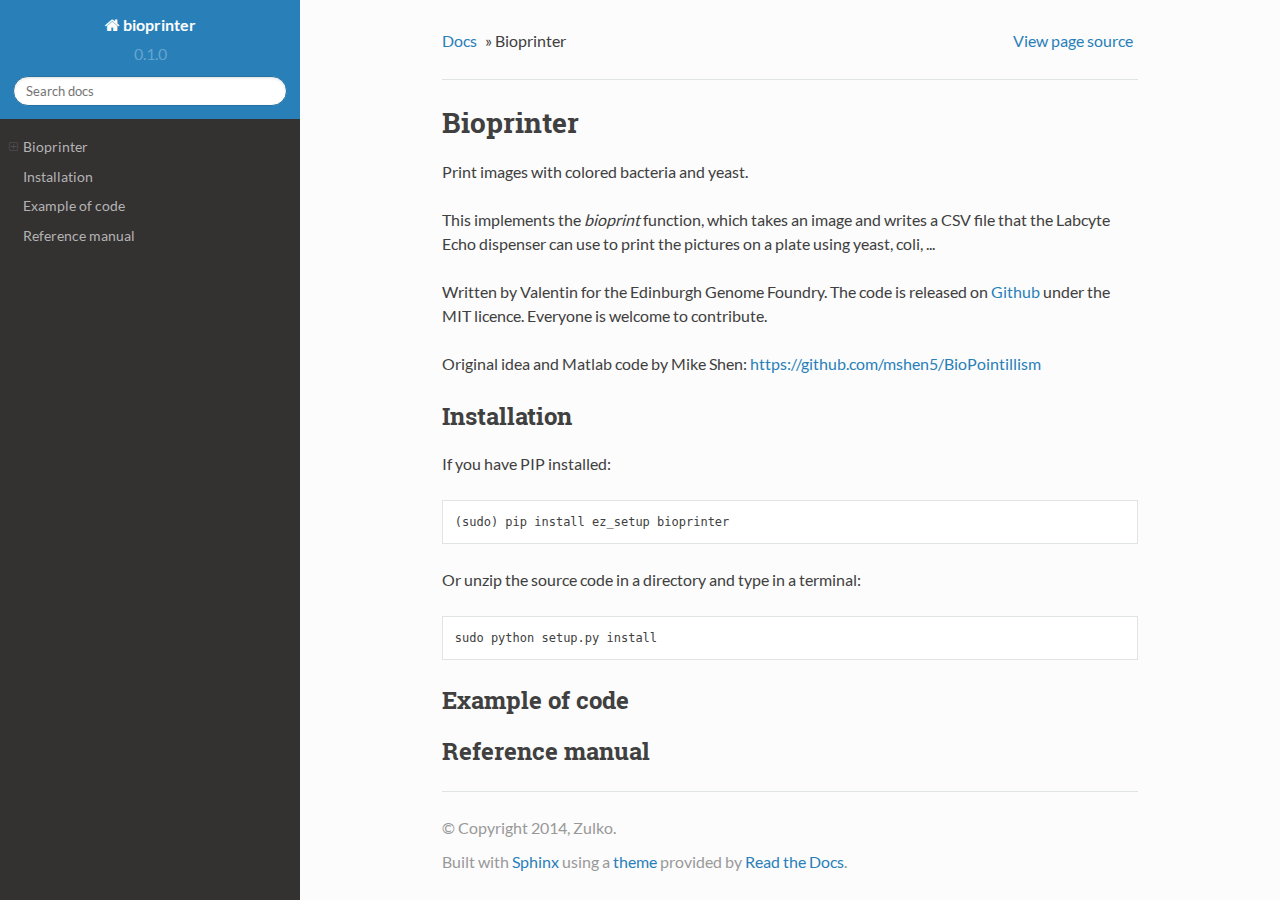
==== index.html @ d65697dc "First documentation commit" ====
<!DOCTYPE html>
<!--[if IE 8]><html class="no-js lt-ie9" lang="en" > <![endif]-->
<!--[if gt IE 8]><!--> <html class="no-js" lang="en" > <!--<![endif]-->
<head>
  <meta charset="utf-8">
  
  <meta name="viewport" content="width=device-width, initial-scale=1.0">
  
  <title>Bioprinter &mdash; bioprinter 0.1.0 documentation</title>
  

  
  

  

  
  
    

  

  
  
    <link rel="stylesheet" href="_static/css/theme.css" type="text/css" />
  

  

  
    <link rel="top" title="bioprinter 0.1.0 documentation" href="#"/> 

  
  <script src="_static/js/modernizr.min.js"></script>

</head>

<body class="wy-body-for-nav" role="document">

  <div class="wy-grid-for-nav">

    
    <nav data-toggle="wy-nav-shift" class="wy-nav-side">
      <div class="wy-side-scroll">
        <div class="wy-side-nav-search">
          

          
            <a href="#" class="icon icon-home"> bioprinter
          

          
          </a>

          
            
            
              <div class="version">
                0.1.0
              </div>
            
          

          
<div role="search">
  <form id="rtd-search-form" class="wy-form" action="search.html" method="get">
    <input type="text" name="q" placeholder="Search docs" />
    <input type="hidden" name="check_keywords" value="yes" />
    <input type="hidden" name="area" value="default" />
  </form>
</div>

          
        </div>

        <div class="wy-menu wy-menu-vertical" data-spy="affix" role="navigation" aria-label="main navigation">
          
            
            
                <!-- Local TOC -->
                <div class="local-toc"><ul>
<li><a class="reference internal" href="#">Bioprinter</a><ul>
<li><a class="reference internal" href="#installation">Installation</a></li>
<li><a class="reference internal" href="#example-of-code">Example of code</a></li>
<li><a class="reference internal" href="#reference-manual">Reference manual</a></li>
</ul>
</li>
</ul>
</div>
            
          
        </div>
      </div>
    </nav>

    <section data-toggle="wy-nav-shift" class="wy-nav-content-wrap">

      
      <nav class="wy-nav-top" role="navigation" aria-label="top navigation">
        <i data-toggle="wy-nav-top" class="fa fa-bars"></i>
        <a href="#">bioprinter</a>
      </nav>


      
      <div class="wy-nav-content">
        <div class="rst-content">
          

 



<div role="navigation" aria-label="breadcrumbs navigation">
  <ul class="wy-breadcrumbs">
    <li><a href="#">Docs</a> &raquo;</li>
      
    <li>Bioprinter</li>
      <li class="wy-breadcrumbs-aside">
        
          
            <a href="_sources/index.txt" rel="nofollow"> View page source</a>
          
        
      </li>
  </ul>
  <hr/>
</div>
          <div role="main" class="document" itemscope="itemscope" itemtype="http://schema.org/Article">
           <div itemprop="articleBody">
            
  <div class="section" id="bioprinter">
<h1>Bioprinter<a class="headerlink" href="#bioprinter" title="Permalink to this headline">¶</a></h1>
<p>Print images with colored bacteria and yeast.</p>
<p>This implements the <cite>bioprint</cite> function, which takes an image and writes a CSV
file that the Labcyte Echo dispenser can use to print the pictures on a plate
using yeast, coli, ...</p>
<p>Written by Valentin for the Edinburgh Genome Foundry. The code is released on <a class="reference external" href="https://github.com/Edinburgh-Genome-Foundry/bioprinter">Github</a> under the MIT licence. Everyone is welcome to contribute.</p>
<p>Original idea and Matlab code by Mike Shen:
<a class="reference external" href="https://github.com/mshen5/BioPointillism">https://github.com/mshen5/BioPointillism</a></p>
<div class="section" id="installation">
<h2>Installation<a class="headerlink" href="#installation" title="Permalink to this headline">¶</a></h2>
<p>If you have PIP installed:</p>
<div class="highlight-python"><div class="highlight"><pre>(sudo) pip install ez_setup bioprinter
</pre></div>
</div>
<p>Or unzip the source code in a directory and type in a terminal:</p>
<div class="highlight-python"><div class="highlight"><pre>sudo python setup.py install
</pre></div>
</div>
</div>
<div class="section" id="example-of-code">
<h2>Example of code<a class="headerlink" href="#example-of-code" title="Permalink to this headline">¶</a></h2>
</div>
<div class="section" id="reference-manual">
<h2>Reference manual<a class="headerlink" href="#reference-manual" title="Permalink to this headline">¶</a></h2>
</div>
</div>


           </div>
          </div>
          <footer>
  

  <hr/>

  <div role="contentinfo">
    <p>
        &copy; Copyright 2014, Zulko.

    </p>
  </div>
  Built with <a href="http://sphinx-doc.org/">Sphinx</a> using a <a href="https://github.com/snide/sphinx_rtd_theme">theme</a> provided by <a href="https://readthedocs.org">Read the Docs</a>. 

</footer>

        </div>
      </div>

    </section>

  </div>
  


  

    <script type="text/javascript">
        var DOCUMENTATION_OPTIONS = {
            URL_ROOT:'./',
            VERSION:'0.1.0',
            COLLAPSE_INDEX:false,
            FILE_SUFFIX:'.html',
            HAS_SOURCE:  true
        };
    </script>
      <script type="text/javascript" src="_static/jquery.js"></script>
      <script type="text/javascript" src="_static/underscore.js"></script>
      <script type="text/javascript" src="_static/doctools.js"></script>

  

  
  
    <script type="text/javascript" src="_static/js/theme.js"></script>
  

  
  
  <script type="text/javascript">
      jQuery(function () {
          SphinxRtdTheme.StickyNav.enable();
      });
  </script>
   

</body>
</html>
---- _static/css/theme.css ----
﻿*{-webkit-box-sizing:border-box;-moz-box-sizing:border-box;box-sizing:border-box}article,aside,details,figcaption,figure,footer,header,hgroup,nav,section{display:block}audio,canvas,video{display:inline-block;*display:inline;*zoom:1}audio:not([controls]){display:none}[hidden]{display:none}*{-webkit-box-sizing:border-box;-moz-box-sizing:border-box;box-sizing:border-box}html{font-size:100%;-webkit-text-size-adjust:100%;-ms-text-size-adjust:100%}body{margin:0}a:hover,a:active{outline:0}abbr[title]{border-bottom:1px dotted}b,strong{font-weight:bold}blockquote{margin:0}dfn{font-style:italic}ins{background:#ff9;color:#000;text-decoration:none}mark{background:#ff0;color:#000;font-style:italic;font-weight:bold}pre,code,.rst-content tt,.rst-content code,kbd,samp{font-family:monospace,serif;_font-family:"courier new",monospace;font-size:1em}pre{white-space:pre}q{quotes:none}q:before,q:after{content:"";content:none}small{font-size:85%}sub,sup{font-size:75%;line-height:0;position:relative;vertical-align:baseline}sup{top:-0.5em}sub{bottom:-0.25em}ul,ol,dl{margin:0;padding:0;list-style:none;list-style-image:none}li{list-style:none}dd{margin:0}img{border:0;-ms-interpolation-mode:bicubic;vertical-align:middle;max-width:100%}svg:not(:root){overflow:hidden}figure{margin:0}form{margin:0}fieldset{border:0;margin:0;padding:0}label{cursor:pointer}legend{border:0;*margin-left:-7px;padding:0;white-space:normal}button,input,select,textarea{font-size:100%;margin:0;vertical-align:baseline;*vertical-align:middle}button,input{line-height:normal}button,input[type="button"],input[type="reset"],input[type="submit"]{cursor:pointer;-webkit-appearance:button;*overflow:visible}button[disabled],input[disabled]{cursor:default}input[type="checkbox"],input[type="radio"]{box-sizing:border-box;padding:0;*width:13px;*height:13px}input[type="search"]{-webkit-appearance:textfield;-moz-box-sizing:content-box;-webkit-box-sizing:content-box;box-sizing:content-box}input[type="search"]::-webkit-search-decoration,input[type="search"]::-webkit-search-cancel-button{-webkit-appearance:none}button::-moz-focus-inner,input::-moz-focus-inner{border:0;padding:0}textarea{overflow:auto;vertical-align:top;resize:vertical}table{border-collapse:collapse;border-spacing:0}td{vertical-align:top}.chromeframe{margin:0.2em 0;background:#ccc;color:#000;padding:0.2em 0}.ir{display:block;border:0;text-indent:-999em;overflow:hidden;background-color:transparent;background-repeat:no-repeat;text-align:left;direction:ltr;*line-height:0}.ir br{display:none}.hidden{display:none !important;visibility:hidden}.visuallyhidden{border:0;clip:rect(0 0 0 0);height:1px;margin:-1px;overflow:hidden;padding:0;position:absolute;width:1px}.visuallyhidden.focusable:active,.visuallyhidden.focusable:focus{clip:auto;height:auto;margin:0;overflow:visible;position:static;width:auto}.invisible{visibility:hidden}.relative{position:relative}big,small{font-size:100%}@media print{html,body,section{background:none !important}*{box-shadow:none !important;text-shadow:none !important;filter:none !important;-ms-filter:none !important}a,a:visited{text-decoration:underline}.ir a:after,a[href^="javascript:"]:after,a[href^="#"]:after{content:""}pre,blockquote{page-break-inside:avoid}thead{display:table-header-group}tr,img{page-break-inside:avoid}img{max-width:100% !important}@page{margin:0.5cm}p,h2,.rst-content .toctree-wrapper p.caption,h3{orphans:3;widows:3}h2,.rst-content .toctree-wrapper p.caption,h3{page-break-after:avoid}}.fa:before,.wy-menu-vertical li span.toctree-expand:before,.wy-menu-vertical li.on a span.toctree-expand:before,.wy-menu-vertical li.current>a span.toctree-expand:before,.rst-content .admonition-title:before,.rst-content h1 .headerlink:before,.rst-content h2 .headerlink:before,.rst-content h3 .headerlink:before,.rst-content h4 .headerlink:before,.rst-content h5 .headerlink:before,.rst-content h6 .headerlink:before,.rst-content dl dt .headerlink:before,.rst-content p.caption .headerlink:before,.rst-content tt.download span:first-child:before,.rst-content code.download span:first-child:before,.icon:before,.wy-dropdown .caret:before,.wy-inline-validate.wy-inline-validate-success .wy-input-context:before,.wy-inline-validate.wy-inline-validate-danger .wy-input-context:before,.wy-inline-validate.wy-inline-validate-warning .wy-input-context:before,.wy-inline-validate.wy-inline-validate-info .wy-input-context:before,.wy-alert,.rst-content .note,.rst-content .attention,.rst-content .caution,.rst-content .danger,.rst-content .error,.rst-content .hint,.rst-content .important,.rst-content .tip,.rst-content .warning,.rst-content .seealso,.rst-content .admonition-todo,.btn,input[type="text"],input[type="password"],input[type="email"],input[type="url"],input[type="date"],input[type="month"],input[type="time"],input[type="datetime"],input[type="datetime-local"],input[type="week"],input[type="number"],input[type="search"],input[type="tel"],input[type="color"],select,textarea,.wy-menu-vertical li.on a,.wy-menu-vertical li.current>a,.wy-side-nav-search>a,.wy-side-nav-search .wy-dropdown>a,.wy-nav-top a{-webkit-font-smoothing:antialiased}.clearfix{*zoom:1}.clearfix:before,.clearfix:after{display:table;content:""}.clearfix:after{clear:both}/*!
 *  Font Awesome 4.2.0 by @davegandy - http://fontawesome.io - @fontawesome
 *  License - http://fontawesome.io/license (Font: SIL OFL 1.1, CSS: MIT License)
 */@font-face{font-family:'FontAwesome';src:url("../fonts/fontawesome-webfont.eot?v=4.2.0");src:url("../fonts/fontawesome-webfont.eot?#iefix&v=4.2.0") format("embedded-opentype"),url("../fonts/fontawesome-webfont.woff?v=4.2.0") format("woff"),url("../fonts/fontawesome-webfont.ttf?v=4.2.0") format("truetype"),url("../fonts/fontawesome-webfont.svg?v=4.2.0#fontawesomeregular") format("svg");font-weight:normal;font-style:normal}.fa,.wy-menu-vertical li span.toctree-expand,.wy-menu-vertical li.on a span.toctree-expand,.wy-menu-vertical li.current>a span.toctree-expand,.rst-content .admonition-title,.rst-content h1 .headerlink,.rst-content h2 .headerlink,.rst-content h3 .headerlink,.rst-content h4 .headerlink,.rst-content h5 .headerlink,.rst-content h6 .headerlink,.rst-content dl dt .headerlink,.rst-content p.caption .headerlink,.rst-content tt.download span:first-child,.rst-content code.download span:first-child,.icon{display:inline-block;font:normal normal normal 14px/1 FontAwesome;font-size:inherit;text-rendering:auto;-webkit-font-smoothing:antialiased;-moz-osx-font-smoothing:grayscale}.fa-lg{font-size:1.33333em;line-height:0.75em;vertical-align:-15%}.fa-2x{font-size:2em}.fa-3x{font-size:3em}.fa-4x{font-size:4em}.fa-5x{font-size:5em}.fa-fw{width:1.28571em;text-align:center}.fa-ul{padding-left:0;margin-left:2.14286em;list-style-type:none}.fa-ul>li{position:relative}.fa-li{position:absolute;left:-2.14286em;width:2.14286em;top:0.14286em;text-align:center}.fa-li.fa-lg{left:-1.85714em}.fa-border{padding:.2em .25em .15em;border:solid 0.08em #eee;border-radius:.1em}.pull-right{float:right}.pull-left{float:left}.fa.pull-left,.wy-menu-vertical li span.pull-left.toctree-expand,.wy-menu-vertical li.on a span.pull-left.toctree-expand,.wy-menu-vertical li.current>a span.pull-left.toctree-expand,.rst-content .pull-left.admonition-title,.rst-content h1 .pull-left.headerlink,.rst-content h2 .pull-left.headerlink,.rst-content h3 .pull-left.headerlink,.rst-content h4 .pull-left.headerlink,.rst-content h5 .pull-left.headerlink,.rst-content h6 .pull-left.headerlink,.rst-content dl dt .pull-left.headerlink,.rst-content p.caption .pull-left.headerlink,.rst-content tt.download span.pull-left:first-child,.rst-content code.download span.pull-left:first-child,.pull-left.icon{margin-right:.3em}.fa.pull-right,.wy-menu-vertical li span.pull-right.toctree-expand,.wy-menu-vertical li.on a span.pull-right.toctree-expand,.wy-menu-vertical li.current>a span.pull-right.toctree-expand,.rst-content .pull-right.admonition-title,.rst-content h1 .pull-right.headerlink,.rst-content h2 .pull-right.headerlink,.rst-content h3 .pull-right.headerlink,.rst-content h4 .pull-right.headerlink,.rst-content h5 .pull-right.headerlink,.rst-content h6 .pull-right.headerlink,.rst-content dl dt .pull-right.headerlink,.rst-content p.caption .pull-right.headerlink,.rst-content tt.download span.pull-right:first-child,.rst-content code.download span.pull-right:first-child,.pull-right.icon{margin-left:.3em}.fa-spin{-webkit-animation:fa-spin 2s infinite linear;animation:fa-spin 2s infinite linear}@-webkit-keyframes fa-spin{0%{-webkit-transform:rotate(0deg);transform:rotate(0deg)}100%{-webkit-transform:rotate(359deg);transform:rotate(359deg)}}@keyframes fa-spin{0%{-webkit-transform:rotate(0deg);transform:rotate(0deg)}100%{-webkit-transform:rotate(359deg);transform:rotate(359deg)}}.fa-rotate-90{filter:progid:DXImageTransform.Microsoft.BasicImage(rotation=1);-webkit-transform:rotate(90deg);-ms-transform:rotate(90deg);transform:rotate(90deg)}.fa-rotate-180{filter:progid:DXImageTransform.Microsoft.BasicImage(rotation=2);-webkit-transform:rotate(180deg);-ms-transform:rotate(180deg);transform:rotate(180deg)}.fa-rotate-270{filter:progid:DXImageTransform.Microsoft.BasicImage(rotation=3);-webkit-transform:rotate(270deg);-ms-transform:rotate(270deg);transform:rotate(270deg)}.fa-flip-horizontal{filter:progid:DXImageTransform.Microsoft.BasicImage(rotation=0);-webkit-transform:scale(-1, 1);-ms-transform:scale(-1, 1);transform:scale(-1, 1)}.fa-flip-vertical{filter:progid:DXImageTransform.Microsoft.BasicImage(rotation=2);-webkit-transform:scale(1, -1);-ms-transform:scale(1, -1);transform:scale(1, -1)}:root .fa-rotate-90,:root .fa-rotate-180,:root .fa-rotate-270,:root .fa-flip-horizontal,:root .fa-flip-vertical{filter:none}.fa-stack{position:relative;display:inline-block;width:2em;height:2em;line-height:2em;vertical-align:middle}.fa-stack-1x,.fa-stack-2x{position:absolute;left:0;width:100%;text-align:center}.fa-stack-1x{line-height:inherit}.fa-stack-2x{font-size:2em}.fa-inverse{color:#fff}.fa-glass:before{content:""}.fa-music:before{content:""}.fa-search:before,.icon-search:before{content:""}.fa-envelope-o:before{content:""}.fa-heart:before{content:""}.fa-star:before{content:""}.fa-star-o:before{content:""}.fa-user:before{content:""}.fa-film:before{content:""}.fa-th-large:before{content:""}.fa-th:before{content:""}.fa-th-list:before{content:""}.fa-check:before{content:""}.fa-remove:before,.fa-close:before,.fa-times:before{content:""}.fa-search-plus:before{content:""}.fa-search-minus:before{content:""}.fa-power-off:before{content:""}.fa-signal:before{content:""}.fa-gear:before,.fa-cog:before{content:""}.fa-trash-o:before{content:""}.fa-home:before,.icon-home:before{content:""}.fa-file-o:before{content:""}.fa-clock-o:before{content:""}.fa-road:before{content:""}.fa-download:before,.rst-content tt.download span:first-child:before,.rst-content code.download span:first-child:before{content:""}.fa-arrow-circle-o-down:before{content:""}.fa-arrow-circle-o-up:before{content:""}.fa-inbox:before{content:""}.fa-play-circle-o:before{content:""}.fa-rotate-right:before,.fa-repeat:before{content:""}.fa-refresh:before{content:""}.fa-list-alt:before{content:""}.fa-lock:before{content:""}.fa-flag:before{content:""}.fa-headphones:before{content:""}.fa-volume-off:before{content:""}.fa-volume-down:before{content:""}.fa-volume-up:before{content:""}.fa-qrcode:before{content:""}.fa-barcode:before{content:""}.fa-tag:before{content:""}.fa-tags:before{content:""}.fa-book:before,.icon-book:before{content:""}.fa-bookmark:before{content:""}.fa-print:before{content:""}.fa-camera:before{content:""}.fa-font:before{content:""}.fa-bold:before{content:""}.fa-italic:before{content:""}.fa-text-height:before{content:""}.fa-text-width:before{content:""}.fa-align-left:before{content:""}.fa-align-center:before{content:""}.fa-align-right:before{content:""}.fa-align-justify:before{content:""}.fa-list:before{content:""}.fa-dedent:before,.fa-outdent:before{content:""}.fa-indent:before{content:""}.fa-video-camera:before{content:""}.fa-photo:before,.fa-image:before,.fa-picture-o:before{content:""}.fa-pencil:before{content:""}.fa-map-marker:before{content:""}.fa-adjust:before{content:""}.fa-tint:before{content:""}.fa-edit:before,.fa-pencil-square-o:before{content:""}.fa-share-square-o:before{content:""}.fa-check-square-o:before{content:""}.fa-arrows:before{content:""}.fa-step-backward:before{content:""}.fa-fast-backward:before{content:""}.fa-backward:before{content:""}.fa-play:before{content:""}.fa-pause:before{content:""}.fa-stop:before{content:""}.fa-forward:before{content:""}.fa-fast-forward:before{content:""}.fa-step-forward:before{content:""}.fa-eject:before{content:""}.fa-chevron-left:before{content:""}.fa-chevron-right:before{content:""}.fa-plus-circle:before{content:""}.fa-minus-circle:before{content:""}.fa-times-circle:before,.wy-inline-validate.wy-inline-validate-danger .wy-input-context:before{content:""}.fa-check-circle:before,.wy-inline-validate.wy-inline-validate-success .wy-input-context:before{content:""}.fa-question-circle:before{content:""}.fa-info-circle:before{content:""}.fa-crosshairs:before{content:""}.fa-times-circle-o:before{content:""}.fa-check-circle-o:before{content:""}.fa-ban:before{content:""}.fa-arrow-left:before{content:""}.fa-arrow-right:before{content:""}.fa-arrow-up:before{content:""}.fa-arrow-down:before{content:""}.fa-mail-forward:before,.fa-share:before{content:""}.fa-expand:before{content:""}.fa-compress:before{content:""}.fa-plus:before{content:""}.fa-minus:before{content:""}.fa-asterisk:before{content:""}.fa-exclamation-circle:before,.wy-inline-validate.wy-inline-validate-warning .wy-input-context:before,.wy-inline-validate.wy-inline-validate-info .wy-input-context:before,.rst-content .admonition-title:before{content:""}.fa-gift:before{content:""}.fa-leaf:before{content:""}.fa-fire:before,.icon-fire:before{content:""}.fa-eye:before{content:""}.fa-eye-slash:before{content:""}.fa-warning:before,.fa-exclamation-triangle:before{content:""}.fa-plane:before{content:""}.fa-calendar:before{content:""}.fa-random:before{content:""}.fa-comment:before{content:""}.fa-magnet:before{content:""}.fa-chevron-up:before{content:""}.fa-chevron-down:before{content:""}.fa-retweet:before{content:""}.fa-shopping-cart:before{content:""}.fa-folder:before{content:""}.fa-folder-open:before{content:""}.fa-arrows-v:before{content:""}.fa-arrows-h:before{content:""}.fa-bar-chart-o:before,.fa-bar-chart:before{content:""}.fa-twitter-square:before{content:""}.fa-facebook-square:before{content:""}.fa-camera-retro:before{content:""}.fa-key:before{content:""}.fa-gears:before,.fa-cogs:before{content:""}.fa-comments:before{content:""}.fa-thumbs-o-up:before{content:""}.fa-thumbs-o-down:before{content:""}.fa-star-half:before{content:""}.fa-heart-o:before{content:""}.fa-sign-out:before{content:""}.fa-linkedin-square:before{content:""}.fa-thumb-tack:before{content:""}.fa-external-link:before{content:""}.fa-sign-in:before{content:""}.fa-trophy:before{content:""}.fa-github-square:before{content:""}.fa-upload:before{content:""}.fa-lemon-o:before{content:""}.fa-phone:before{content:""}.fa-square-o:before{content:""}.fa-bookmark-o:before{content:""}.fa-phone-square:before{content:""}.fa-twitter:before{content:""}.fa-facebook:before{content:""}.fa-github:before,.icon-github:before{content:""}.fa-unlock:before{content:""}.fa-credit-card:before{content:""}.fa-rss:before{content:""}.fa-hdd-o:before{content:""}.fa-bullhorn:before{content:""}.fa-bell:before{content:""}.fa-certificate:before{content:""}.fa-hand-o-right:before{content:""}.fa-hand-o-left:before{content:""}.fa-hand-o-up:before{content:""}.fa-hand-o-down:before{content:""}.fa-arrow-circle-left:before,.icon-circle-arrow-left:before{content:""}.fa-arrow-circle-right:before,.icon-circle-arrow-right:before{content:""}.fa-arrow-circle-up:before{content:""}.fa-arrow-circle-down:before{content:""}.fa-globe:before{content:""}.fa-wrench:before{content:""}.fa-tasks:before{content:""}.fa-filter:before{content:""}.fa-briefcase:before{content:""}.fa-arrows-alt:before{content:""}.fa-group:before,.fa-users:before{content:""}.fa-chain:before,.fa-link:before,.icon-link:before{content:""}.fa-cloud:before{content:""}.fa-flask:before{content:""}.fa-cut:before,.fa-scissors:before{content:""}.fa-copy:before,.fa-files-o:before{content:""}.fa-paperclip:before{content:""}.fa-save:before,.fa-floppy-o:before{content:""}.fa-square:before{content:""}.fa-navicon:before,.fa-reorder:before,.fa-bars:before{content:""}.fa-list-ul:before{content:""}.fa-list-ol:before{content:""}.fa-strikethrough:before{content:""}.fa-underline:before{content:""}.fa-table:before{content:""}.fa-magic:before{content:""}.fa-truck:before{content:""}.fa-pinterest:before{content:""}.fa-pinterest-square:before{content:""}.fa-google-plus-square:before{content:""}.fa-google-plus:before{content:""}.fa-money:before{content:""}.fa-caret-down:before,.wy-dropdown .caret:before,.icon-caret-down:before{content:""}.fa-caret-up:before{content:""}.fa-caret-left:before{content:""}.fa-caret-right:before{content:""}.fa-columns:before{content:""}.fa-unsorted:before,.fa-sort:before{content:""}.fa-sort-down:before,.fa-sort-desc:before{content:""}.fa-sort-up:before,.fa-sort-asc:before{content:""}.fa-envelope:before{content:""}.fa-linkedin:before{content:""}.fa-rotate-left:before,.fa-undo:before{content:""}.fa-legal:before,.fa-gavel:before{content:""}.fa-dashboard:before,.fa-tachometer:before{content:""}.fa-comment-o:before{content:""}.fa-comments-o:before{content:""}.fa-flash:before,.fa-bolt:before{content:""}.fa-sitemap:before{content:""}.fa-umbrella:before{content:""}.fa-paste:before,.fa-clipboard:before{content:""}.fa-lightbulb-o:before{content:""}.fa-exchange:before{content:""}.fa-cloud-download:before{content:""}.fa-cloud-upload:before{content:""}.fa-user-md:before{content:""}.fa-stethoscope:before{content:""}.fa-suitcase:before{content:""}.fa-bell-o:before{content:""}.fa-coffee:before{content:""}.fa-cutlery:before{content:""}.fa-file-text-o:before{content:""}.fa-building-o:before{content:""}.fa-hospital-o:before{content:""}.fa-ambulance:before{content:""}.fa-medkit:before{content:""}.fa-fighter-jet:before{content:""}.fa-beer:before{content:""}.fa-h-square:before{content:""}.fa-plus-square:before{content:""}.fa-angle-double-left:before{content:""}.fa-angle-double-right:before{content:""}.fa-angle-double-up:before{content:""}.fa-angle-double-down:before{content:""}.fa-angle-left:before{content:""}.fa-angle-right:before{content:""}.fa-angle-up:before{content:""}.fa-angle-down:before{content:""}.fa-desktop:before{content:""}.fa-laptop:before{content:""}.fa-tablet:before{content:""}.fa-mobile-phone:before,.fa-mobile:before{content:""}.fa-circle-o:before{content:""}.fa-quote-left:before{content:""}.fa-quote-right:before{content:""}.fa-spinner:before{content:""}.fa-circle:before{content:""}.fa-mail-reply:before,.fa-reply:before{content:""}.fa-github-alt:before{content:""}.fa-folder-o:before{content:""}.fa-folder-open-o:before{content:""}.fa-smile-o:before{content:""}.fa-frown-o:before{content:""}.fa-meh-o:before{content:""}.fa-gamepad:before{content:""}.fa-keyboard-o:before{content:""}.fa-flag-o:before{content:""}.fa-flag-checkered:before{content:""}.fa-terminal:before{content:""}.fa-code:before{content:""}.fa-mail-reply-all:before,.fa-reply-all:before{content:""}.fa-star-half-empty:before,.fa-star-half-full:before,.fa-star-half-o:before{content:""}.fa-location-arrow:before{content:""}.fa-crop:before{content:""}.fa-code-fork:before{content:""}.fa-unlink:before,.fa-chain-broken:before{content:""}.fa-question:before{content:""}.fa-info:before{content:""}.fa-exclamation:before{content:""}.fa-superscript:before{content:""}.fa-subscript:before{content:""}.fa-eraser:before{content:""}.fa-puzzle-piece:before{content:""}.fa-microphone:before{content:""}.fa-microphone-slash:before{content:""}.fa-shield:before{content:""}.fa-calendar-o:before{content:""}.fa-fire-extinguisher:before{content:""}.fa-rocket:before{content:""}.fa-maxcdn:before{content:""}.fa-chevron-circle-left:before{content:""}.fa-chevron-circle-right:before{content:""}.fa-chevron-circle-up:before{content:""}.fa-chevron-circle-down:before{content:""}.fa-html5:before{content:""}.fa-css3:before{content:""}.fa-anchor:before{content:""}.fa-unlock-alt:before{content:""}.fa-bullseye:before{content:""}.fa-ellipsis-h:before{content:""}.fa-ellipsis-v:before{content:""}.fa-rss-square:before{content:""}.fa-play-circle:before{content:""}.fa-ticket:before{content:""}.fa-minus-square:before{content:""}.fa-minus-square-o:before,.wy-menu-vertical li.on a span.toctree-expand:before,.wy-menu-vertical li.current>a span.toctree-expand:before{content:""}.fa-level-up:before{content:""}.fa-level-down:before{content:""}.fa-check-square:before{content:""}.fa-pencil-square:before{content:""}.fa-external-link-square:before{content:""}.fa-share-square:before{content:""}.fa-compass:before{content:""}.fa-toggle-down:before,.fa-caret-square-o-down:before{content:""}.fa-toggle-up:before,.fa-caret-square-o-up:before{content:""}.fa-toggle-right:before,.fa-caret-square-o-right:before{content:""}.fa-euro:before,.fa-eur:before{content:""}.fa-gbp:before{content:""}.fa-dollar:before,.fa-usd:before{content:""}.fa-rupee:before,.fa-inr:before{content:""}.fa-cny:before,.fa-rmb:before,.fa-yen:before,.fa-jpy:before{content:""}.fa-ruble:before,.fa-rouble:before,.fa-rub:before{content:""}.fa-won:before,.fa-krw:before{content:""}.fa-bitcoin:before,.fa-btc:before{content:""}.fa-file:before{content:""}.fa-file-text:before{content:""}.fa-sort-alpha-asc:before{content:""}.fa-sort-alpha-desc:before{content:""}.fa-sort-amount-asc:before{content:""}.fa-sort-amount-desc:before{content:""}.fa-sort-numeric-asc:before{content:""}.fa-sort-numeric-desc:before{content:""}.fa-thumbs-up:before{content:""}.fa-thumbs-down:before{content:""}.fa-youtube-square:before{content:""}.fa-youtube:before{content:""}.fa-xing:before{content:""}.fa-xing-square:before{content:""}.fa-youtube-play:before{content:""}.fa-dropbox:before{content:""}.fa-stack-overflow:before{content:""}.fa-instagram:before{content:""}.fa-flickr:before{content:""}.fa-adn:before{content:""}.fa-bitbucket:before,.icon-bitbucket:before{content:""}.fa-bitbucket-square:before{content:""}.fa-tumblr:before{content:""}.fa-tumblr-square:before{content:""}.fa-long-arrow-down:before{content:""}.fa-long-arrow-up:before{content:""}.fa-long-arrow-left:before{content:""}.fa-long-arrow-right:before{content:""}.fa-apple:before{content:""}.fa-windows:before{content:""}.fa-android:before{content:""}.fa-linux:before{content:""}.fa-dribbble:before{content:""}.fa-skype:before{content:""}.fa-foursquare:before{content:""}.fa-trello:before{content:""}.fa-female:before{content:""}.fa-male:before{content:""}.fa-gittip:before{content:""}.fa-sun-o:before{content:""}.fa-moon-o:before{content:""}.fa-archive:before{content:""}.fa-bug:before{content:""}.fa-vk:before{content:""}.fa-weibo:before{content:""}.fa-renren:before{content:""}.fa-pagelines:before{content:""}.fa-stack-exchange:before{content:""}.fa-arrow-circle-o-right:before{content:""}.fa-arrow-circle-o-left:before{content:""}.fa-toggle-left:before,.fa-caret-square-o-left:before{content:""}.fa-dot-circle-o:before{content:""}.fa-wheelchair:before{content:""}.fa-vimeo-square:before{content:""}.fa-turkish-lira:before,.fa-try:before{content:""}.fa-plus-square-o:before,.wy-menu-vertical li span.toctree-expand:before{content:""}.fa-space-shuttle:before{content:""}.fa-slack:before{content:""}.fa-envelope-square:before{content:""}.fa-wordpress:before{content:""}.fa-openid:before{content:""}.fa-institution:before,.fa-bank:before,.fa-university:before{content:""}.fa-mortar-board:before,.fa-graduation-cap:before{content:""}.fa-yahoo:before{content:""}.fa-google:before{content:""}.fa-reddit:before{content:""}.fa-reddit-square:before{content:""}.fa-stumbleupon-circle:before{content:""}.fa-stumbleupon:before{content:""}.fa-delicious:before{content:""}.fa-digg:before{content:""}.fa-pied-piper:before{content:""}.fa-pied-piper-alt:before{content:""}.fa-drupal:before{content:""}.fa-joomla:before{content:""}.fa-language:before{content:""}.fa-fax:before{content:""}.fa-building:before{content:""}.fa-child:before{content:""}.fa-paw:before{content:""}.fa-spoon:before{content:""}.fa-cube:before{content:""}.fa-cubes:before{content:""}.fa-behance:before{content:""}.fa-behance-square:before{content:""}.fa-steam:before{content:""}.fa-steam-square:before{content:""}.fa-recycle:before{content:""}.fa-automobile:before,.fa-car:before{content:""}.fa-cab:before,.fa-taxi:before{content:""}.fa-tree:before{content:""}.fa-spotify:before{content:""}.fa-deviantart:before{content:""}.fa-soundcloud:before{content:""}.fa-database:before{content:""}.fa-file-pdf-o:before{content:""}.fa-file-word-o:before{content:""}.fa-file-excel-o:before{content:""}.fa-file-powerpoint-o:before{content:""}.fa-file-photo-o:before,.fa-file-picture-o:before,.fa-file-image-o:before{content:""}.fa-file-zip-o:before,.fa-file-archive-o:before{content:""}.fa-file-sound-o:before,.fa-file-audio-o:before{content:""}.fa-file-movie-o:before,.fa-file-video-o:before{content:""}.fa-file-code-o:before{content:""}.fa-vine:before{content:""}.fa-codepen:before{content:""}.fa-jsfiddle:before{content:""}.fa-life-bouy:before,.fa-life-buoy:before,.fa-life-saver:before,.fa-support:before,.fa-life-ring:before{content:""}.fa-circle-o-notch:before{content:""}.fa-ra:before,.fa-rebel:before{content:""}.fa-ge:before,.fa-empire:before{content:""}.fa-git-square:before{content:""}.fa-git:before{content:""}.fa-hacker-news:before{content:""}.fa-tencent-weibo:before{content:""}.fa-qq:before{content:""}.fa-wechat:before,.fa-weixin:before{content:""}.fa-send:before,.fa-paper-plane:before{content:""}.fa-send-o:before,.fa-paper-plane-o:before{content:""}.fa-history:before{content:""}.fa-circle-thin:before{content:""}.fa-header:before{content:""}.fa-paragraph:before{content:""}.fa-sliders:before{content:""}.fa-share-alt:before{content:""}.fa-share-alt-square:before{content:""}.fa-bomb:before{content:""}.fa-soccer-ball-o:before,.fa-futbol-o:before{content:""}.fa-tty:before{content:""}.fa-binoculars:before{content:""}.fa-plug:before{content:""}.fa-slideshare:before{content:""}.fa-twitch:before{content:""}.fa-yelp:before{content:""}.fa-newspaper-o:before{content:""}.fa-wifi:before{content:""}.fa-calculator:before{content:""}.fa-paypal:before{content:""}.fa-google-wallet:before{content:""}.fa-cc-visa:before{content:""}.fa-cc-mastercard:before{content:""}.fa-cc-discover:before{content:""}.fa-cc-amex:before{content:""}.fa-cc-paypal:before{content:""}.fa-cc-stripe:before{content:""}.fa-bell-slash:before{content:""}.fa-bell-slash-o:before{content:""}.fa-trash:before{content:""}.fa-copyright:before{content:""}.fa-at:before{content:""}.fa-eyedropper:before{content:""}.fa-paint-brush:before{content:""}.fa-birthday-cake:before{content:""}.fa-area-chart:before{content:""}.fa-pie-chart:before{content:""}.fa-line-chart:before{content:""}.fa-lastfm:before{content:""}.fa-lastfm-square:before{content:""}.fa-toggle-off:before{content:""}.fa-toggle-on:before{content:""}.fa-bicycle:before{content:""}.fa-bus:before{content:""}.fa-ioxhost:before{content:""}.fa-angellist:before{content:""}.fa-cc:before{content:""}.fa-shekel:before,.fa-sheqel:before,.fa-ils:before{content:""}.fa-meanpath:before{content:""}.fa,.wy-menu-vertical li span.toctree-expand,.wy-menu-vertical li.on a span.toctree-expand,.wy-menu-vertical li.current>a span.toctree-expand,.rst-content .admonition-title,.rst-content h1 .headerlink,.rst-content h2 .headerlink,.rst-content h3 .headerlink,.rst-content h4 .headerlink,.rst-content h5 .headerlink,.rst-content h6 .headerlink,.rst-content dl dt .headerlink,.rst-content p.caption .headerlink,.rst-content tt.download span:first-child,.rst-content code.download span:first-child,.icon,.wy-dropdown .caret,.wy-inline-validate.wy-inline-validate-success .wy-input-context,.wy-inline-validate.wy-inline-validate-danger .wy-input-context,.wy-inline-validate.wy-inline-validate-warning .wy-input-context,.wy-inline-validate.wy-inline-validate-info .wy-input-context{font-family:inherit}.fa:before,.wy-menu-vertical li span.toctree-expand:before,.wy-menu-vertical li.on a span.toctree-expand:before,.wy-menu-vertical li.current>a span.toctree-expand:before,.rst-content .admonition-title:before,.rst-content h1 .headerlink:before,.rst-content h2 .headerlink:before,.rst-content h3 .headerlink:before,.rst-content h4 .headerlink:before,.rst-content h5 .headerlink:before,.rst-content h6 .headerlink:before,.rst-content dl dt .headerlink:before,.rst-content p.caption .headerlink:before,.rst-content tt.download span:first-child:before,.rst-content code.download span:first-child:before,.icon:before,.wy-dropdown .caret:before,.wy-inline-validate.wy-inline-validate-success .wy-input-context:before,.wy-inline-validate.wy-inline-validate-danger .wy-input-context:before,.wy-inline-validate.wy-inline-validate-warning .wy-input-context:before,.wy-inline-validate.wy-inline-validate-info .wy-input-context:before{font-family:"FontAwesome";display:inline-block;font-style:normal;font-weight:normal;line-height:1;text-decoration:inherit}a .fa,a .wy-menu-vertical li span.toctree-expand,.wy-menu-vertical li a span.toctree-expand,.wy-menu-vertical li.on a span.toctree-expand,.wy-menu-vertical li.current>a span.toctree-expand,a .rst-content .admonition-title,.rst-content a .admonition-title,a .rst-content h1 .headerlink,.rst-content h1 a .headerlink,a .rst-content h2 .headerlink,.rst-content h2 a .headerlink,a .rst-content h3 .headerlink,.rst-content h3 a .headerlink,a .rst-content h4 .headerlink,.rst-content h4 a .headerlink,a .rst-content h5 .headerlink,.rst-content h5 a .headerlink,a .rst-content h6 .headerlink,.rst-content h6 a .headerlink,a .rst-content dl dt .headerlink,.rst-content dl dt a .headerlink,a .rst-content p.caption .headerlink,.rst-content p.caption a .headerlink,a .rst-content tt.download span:first-child,.rst-content tt.download a span:first-child,a .rst-content code.download span:first-child,.rst-content code.download a span:first-child,a .icon{display:inline-block;text-decoration:inherit}.btn .fa,.btn .wy-menu-vertical li span.toctree-expand,.wy-menu-vertical li .btn span.toctree-expand,.btn .wy-menu-vertical li.on a span.toctree-expand,.wy-menu-vertical li.on a .btn span.toctree-expand,.btn .wy-menu-vertical li.current>a span.toctree-expand,.wy-menu-vertical li.current>a .btn span.toctree-expand,.btn .rst-content .admonition-title,.rst-content .btn .admonition-title,.btn .rst-content h1 .headerlink,.rst-content h1 .btn .headerlink,.btn .rst-content h2 .headerlink,.rst-content h2 .btn .headerlink,.btn .rst-content h3 .headerlink,.rst-content h3 .btn .headerlink,.btn .rst-content h4 .headerlink,.rst-content h4 .btn .headerlink,.btn .rst-content h5 .headerlink,.rst-content h5 .btn .headerlink,.btn .rst-content h6 .headerlink,.rst-content h6 .btn .headerlink,.btn .rst-content dl dt .headerlink,.rst-content dl dt .btn .headerlink,.btn .rst-content p.caption .headerlink,.rst-content p.caption .btn .headerlink,.btn .rst-content tt.download span:first-child,.rst-content tt.download .btn span:first-child,.btn .rst-content code.download span:first-child,.rst-content code.download .btn span:first-child,.btn .icon,.nav .fa,.nav .wy-menu-vertical li span.toctree-expand,.wy-menu-vertical li .nav span.toctree-expand,.nav .wy-menu-vertical li.on a span.toctree-expand,.wy-menu-vertical li.on a .nav span.toctree-expand,.nav .wy-menu-vertical li.current>a span.toctree-expand,.wy-menu-vertical li.current>a .nav span.toctree-expand,.nav .rst-content .admonition-title,.rst-content .nav .admonition-title,.nav .rst-content h1 .headerlink,.rst-content h1 .nav .headerlink,.nav .rst-content h2 .headerlink,.rst-content h2 .nav .headerlink,.nav .rst-content h3 .headerlink,.rst-content h3 .nav .headerlink,.nav .rst-content h4 .headerlink,.rst-content h4 .nav .headerlink,.nav .rst-content h5 .headerlink,.rst-content h5 .nav .headerlink,.nav .rst-content h6 .headerlink,.rst-content h6 .nav .headerlink,.nav .rst-content dl dt .headerlink,.rst-content dl dt .nav .headerlink,.nav .rst-content p.caption .headerlink,.rst-content p.caption .nav .headerlink,.nav .rst-content tt.download span:first-child,.rst-content tt.download .nav span:first-child,.nav .rst-content code.download span:first-child,.rst-content code.download .nav span:first-child,.nav .icon{display:inline}.btn .fa.fa-large,.btn .wy-menu-vertical li span.fa-large.toctree-expand,.wy-menu-vertical li .btn span.fa-large.toctree-expand,.btn .rst-content .fa-large.admonition-title,.rst-content .btn .fa-large.admonition-title,.btn .rst-content h1 .fa-large.headerlink,.rst-content h1 .btn .fa-large.headerlink,.btn .rst-content h2 .fa-large.headerlink,.rst-content h2 .btn .fa-large.headerlink,.btn .rst-content h3 .fa-large.headerlink,.rst-content h3 .btn .fa-large.headerlink,.btn .rst-content h4 .fa-large.headerlink,.rst-content h4 .btn .fa-large.headerlink,.btn .rst-content h5 .fa-large.headerlink,.rst-content h5 .btn .fa-large.headerlink,.btn .rst-content h6 .fa-large.headerlink,.rst-content h6 .btn .fa-large.headerlink,.btn .rst-content dl dt .fa-large.headerlink,.rst-content dl dt .btn .fa-large.headerlink,.btn .rst-content p.caption .fa-large.headerlink,.rst-content p.caption .btn .fa-large.headerlink,.btn .rst-content tt.download span.fa-large:first-child,.rst-content tt.download .btn span.fa-large:first-child,.btn .rst-content code.download span.fa-large:first-child,.rst-content code.download .btn span.fa-large:first-child,.btn .fa-large.icon,.nav .fa.fa-large,.nav .wy-menu-vertical li span.fa-large.toctree-expand,.wy-menu-vertical li .nav span.fa-large.toctree-expand,.nav .rst-content .fa-large.admonition-title,.rst-content .nav .fa-large.admonition-title,.nav .rst-content h1 .fa-large.headerlink,.rst-content h1 .nav .fa-large.headerlink,.nav .rst-content h2 .fa-large.headerlink,.rst-content h2 .nav .fa-large.headerlink,.nav .rst-content h3 .fa-large.headerlink,.rst-content h3 .nav .fa-large.headerlink,.nav .rst-content h4 .fa-large.headerlink,.rst-content h4 .nav .fa-large.headerlink,.nav .rst-content h5 .fa-large.headerlink,.rst-content h5 .nav .fa-large.headerlink,.nav .rst-content h6 .fa-large.headerlink,.rst-content h6 .nav .fa-large.headerlink,.nav .rst-content dl dt .fa-large.headerlink,.rst-content dl dt .nav .fa-large.headerlink,.nav .rst-content p.caption .fa-large.headerlink,.rst-content p.caption .nav .fa-large.headerlink,.nav .rst-content tt.download span.fa-large:first-child,.rst-content tt.download .nav span.fa-large:first-child,.nav .rst-content code.download span.fa-large:first-child,.rst-content code.download .nav span.fa-large:first-child,.nav .fa-large.icon{line-height:0.9em}.btn .fa.fa-spin,.btn .wy-menu-vertical li span.fa-spin.toctree-expand,.wy-menu-vertical li .btn span.fa-spin.toctree-expand,.btn .rst-content .fa-spin.admonition-title,.rst-content .btn .fa-spin.admonition-title,.btn .rst-content h1 .fa-spin.headerlink,.rst-content h1 .btn .fa-spin.headerlink,.btn .rst-content h2 .fa-spin.headerlink,.rst-content h2 .btn .fa-spin.headerlink,.btn .rst-content h3 .fa-spin.headerlink,.rst-content h3 .btn .fa-spin.headerlink,.btn .rst-content h4 .fa-spin.headerlink,.rst-content h4 .btn .fa-spin.headerlink,.btn .rst-content h5 .fa-spin.headerlink,.rst-content h5 .btn .fa-spin.headerlink,.btn .rst-content h6 .fa-spin.headerlink,.rst-content h6 .btn .fa-spin.headerlink,.btn .rst-content dl dt .fa-spin.headerlink,.rst-content dl dt .btn .fa-spin.headerlink,.btn .rst-content p.caption .fa-spin.headerlink,.rst-content p.caption .btn .fa-spin.headerlink,.btn .rst-content tt.download span.fa-spin:first-child,.rst-content tt.download .btn span.fa-spin:first-child,.btn .rst-content code.download span.fa-spin:first-child,.rst-content code.download .btn span.fa-spin:first-child,.btn .fa-spin.icon,.nav .fa.fa-spin,.nav .wy-menu-vertical li span.fa-spin.toctree-expand,.wy-menu-vertical li .nav span.fa-spin.toctree-expand,.nav .rst-content .fa-spin.admonition-title,.rst-content .nav .fa-spin.admonition-title,.nav .rst-content h1 .fa-spin.headerlink,.rst-content h1 .nav .fa-spin.headerlink,.nav .rst-content h2 .fa-spin.headerlink,.rst-content h2 .nav .fa-spin.headerlink,.nav .rst-content h3 .fa-spin.headerlink,.rst-content h3 .nav .fa-spin.headerlink,.nav .rst-content h4 .fa-spin.headerlink,.rst-content h4 .nav .fa-spin.headerlink,.nav .rst-content h5 .fa-spin.headerlink,.rst-content h5 .nav .fa-spin.headerlink,.nav .rst-content h6 .fa-spin.headerlink,.rst-content h6 .nav .fa-spin.headerlink,.nav .rst-content dl dt .fa-spin.headerlink,.rst-content dl dt .nav .fa-spin.headerlink,.nav .rst-content p.caption .fa-spin.headerlink,.rst-content p.caption .nav .fa-spin.headerlink,.nav .rst-content tt.download span.fa-spin:first-child,.rst-content tt.download .nav span.fa-spin:first-child,.nav .rst-content code.download span.fa-spin:first-child,.rst-content code.download .nav span.fa-spin:first-child,.nav .fa-spin.icon{display:inline-block}.btn.fa:before,.wy-menu-vertical li span.btn.toctree-expand:before,.rst-content .btn.admonition-title:before,.rst-content h1 .btn.headerlink:before,.rst-content h2 .btn.headerlink:before,.rst-content h3 .btn.headerlink:before,.rst-content h4 .btn.headerlink:before,.rst-content h5 .btn.headerlink:before,.rst-content h6 .btn.headerlink:before,.rst-content dl dt .btn.headerlink:before,.rst-content p.caption .btn.headerlink:before,.rst-content tt.download span.btn:first-child:before,.rst-content code.download span.btn:first-child:before,.btn.icon:before{opacity:0.5;-webkit-transition:opacity 0.05s ease-in;-moz-transition:opacity 0.05s ease-in;transition:opacity 0.05s ease-in}.btn.fa:hover:before,.wy-menu-vertical li span.btn.toctree-expand:hover:before,.rst-content .btn.admonition-title:hover:before,.rst-content h1 .btn.headerlink:hover:before,.rst-content h2 .btn.headerlink:hover:before,.rst-content h3 .btn.headerlink:hover:before,.rst-content h4 .btn.headerlink:hover:before,.rst-content h5 .btn.headerlink:hover:before,.rst-content h6 .btn.headerlink:hover:before,.rst-content dl dt .btn.headerlink:hover:before,.rst-content p.caption .btn.headerlink:hover:before,.rst-content tt.download span.btn:first-child:hover:before,.rst-content code.download span.btn:first-child:hover:before,.btn.icon:hover:before{opacity:1}.btn-mini .fa:before,.btn-mini .wy-menu-vertical li span.toctree-expand:before,.wy-menu-vertical li .btn-mini span.toctree-expand:before,.btn-mini .rst-content .admonition-title:before,.rst-content .btn-mini .admonition-title:before,.btn-mini .rst-content h1 .headerlink:before,.rst-content h1 .btn-mini .headerlink:before,.btn-mini .rst-content h2 .headerlink:before,.rst-content h2 .btn-mini .headerlink:before,.btn-mini .rst-content h3 .headerlink:before,.rst-content h3 .btn-mini .headerlink:before,.btn-mini .rst-content h4 .headerlink:before,.rst-content h4 .btn-mini .headerlink:before,.btn-mini .rst-content h5 .headerlink:before,.rst-content h5 .btn-mini .headerlink:before,.btn-mini .rst-content h6 .headerlink:before,.rst-content h6 .btn-mini .headerlink:before,.btn-mini .rst-content dl dt .headerlink:before,.rst-content dl dt .btn-mini .headerlink:before,.btn-mini .rst-content p.caption .headerlink:before,.rst-content p.caption .btn-mini .headerlink:before,.btn-mini .rst-content tt.download span:first-child:before,.rst-content tt.download .btn-mini span:first-child:before,.btn-mini .rst-content code.download span:first-child:before,.rst-content code.download .btn-mini span:first-child:before,.btn-mini .icon:before{font-size:14px;vertical-align:-15%}.wy-alert,.rst-content .note,.rst-content .attention,.rst-content .caution,.rst-content .danger,.rst-content .error,.rst-content .hint,.rst-content .important,.rst-content .tip,.rst-content .warning,.rst-content .seealso,.rst-content .admonition-todo{padding:12px;line-height:24px;margin-bottom:24px;background:#e7f2fa}.wy-alert-title,.rst-content .admonition-title{color:#fff;font-weight:bold;display:block;color:#fff;background:#6ab0de;margin:-12px;padding:6px 12px;margin-bottom:12px}.wy-alert.wy-alert-danger,.rst-content .wy-alert-danger.note,.rst-content .wy-alert-danger.attention,.rst-content .wy-alert-danger.caution,.rst-content .danger,.rst-content .error,.rst-content .wy-alert-danger.hint,.rst-content .wy-alert-danger.important,.rst-content .wy-alert-danger.tip,.rst-content .wy-alert-danger.warning,.rst-content .wy-alert-danger.seealso,.rst-content .wy-alert-danger.admonition-todo{background:#fdf3f2}.wy-alert.wy-alert-danger .wy-alert-title,.rst-content .wy-alert-danger.note .wy-alert-title,.rst-content .wy-alert-danger.attention .wy-alert-title,.rst-content .wy-alert-danger.caution .wy-alert-title,.rst-content .danger .wy-alert-title,.rst-content .error .wy-alert-title,.rst-content .wy-alert-danger.hint .wy-alert-title,.rst-content .wy-alert-danger.important .wy-alert-title,.rst-content .wy-alert-danger.tip .wy-alert-title,.rst-content .wy-alert-danger.warning .wy-alert-title,.rst-content .wy-alert-danger.seealso .wy-alert-title,.rst-content .wy-alert-danger.admonition-todo .wy-alert-title,.wy-alert.wy-alert-danger .rst-content .admonition-title,.rst-content .wy-alert.wy-alert-danger .admonition-title,.rst-content .wy-alert-danger.note .admonition-title,.rst-content .wy-alert-danger.attention .admonition-title,.rst-content .wy-alert-danger.caution .admonition-title,.rst-content .danger .admonition-title,.rst-content .error .admonition-title,.rst-content .wy-alert-danger.hint .admonition-title,.rst-content .wy-alert-danger.important .admonition-title,.rst-content .wy-alert-danger.tip .admonition-title,.rst-content .wy-alert-danger.warning .admonition-title,.rst-content .wy-alert-danger.seealso .admonition-title,.rst-content .wy-alert-danger.admonition-todo .admonition-title{background:#f29f97}.wy-alert.wy-alert-warning,.rst-content .wy-alert-warning.note,.rst-content .attention,.rst-content .caution,.rst-content .wy-alert-warning.danger,.rst-content .wy-alert-warning.error,.rst-content .wy-alert-warning.hint,.rst-content .wy-alert-warning.important,.rst-content .wy-alert-warning.tip,.rst-content .warning,.rst-content .wy-alert-warning.seealso,.rst-content .admonition-todo{background:#ffedcc}.wy-alert.wy-alert-warning .wy-alert-title,.rst-content .wy-alert-warning.note .wy-alert-title,.rst-content .attention .wy-alert-title,.rst-content .caution .wy-alert-title,.rst-content .wy-alert-warning.danger .wy-alert-title,.rst-content .wy-alert-warning.error .wy-alert-title,.rst-content .wy-alert-warning.hint .wy-alert-title,.rst-content .wy-alert-warning.important .wy-alert-title,.rst-content .wy-alert-warning.tip .wy-alert-title,.rst-content .warning .wy-alert-title,.rst-content .wy-alert-warning.seealso .wy-alert-title,.rst-content .admonition-todo .wy-alert-title,.wy-alert.wy-alert-warning .rst-content .admonition-title,.rst-content .wy-alert.wy-alert-warning .admonition-title,.rst-content .wy-alert-warning.note .admonition-title,.rst-content .attention .admonition-title,.rst-content .caution .admonition-title,.rst-content .wy-alert-warning.danger .admonition-title,.rst-content .wy-alert-warning.error .admonition-title,.rst-content .wy-alert-warning.hint .admonition-title,.rst-content .wy-alert-warning.important .admonition-title,.rst-content .wy-alert-warning.tip .admonition-title,.rst-content .warning .admonition-title,.rst-content .wy-alert-warning.seealso .admonition-title,.rst-content .admonition-todo .admonition-title{background:#f0b37e}.wy-alert.wy-alert-info,.rst-content .note,.rst-content .wy-alert-info.attention,.rst-content .wy-alert-info.caution,.rst-content .wy-alert-info.danger,.rst-content .wy-alert-info.error,.rst-content .wy-alert-info.hint,.rst-content .wy-alert-info.important,.rst-content .wy-alert-info.tip,.rst-content .wy-alert-info.warning,.rst-content .seealso,.rst-content .wy-alert-info.admonition-todo{background:#e7f2fa}.wy-alert.wy-alert-info .wy-alert-title,.rst-content .note .wy-alert-title,.rst-content .wy-alert-info.attention .wy-alert-title,.rst-content .wy-alert-info.caution .wy-alert-title,.rst-content .wy-alert-info.danger .wy-alert-title,.rst-content .wy-alert-info.error .wy-alert-title,.rst-content .wy-alert-info.hint .wy-alert-title,.rst-content .wy-alert-info.important .wy-alert-title,.rst-content .wy-alert-info.tip .wy-alert-title,.rst-content .wy-alert-info.warning .wy-alert-title,.rst-content .seealso .wy-alert-title,.rst-content .wy-alert-info.admonition-todo .wy-alert-title,.wy-alert.wy-alert-info .rst-content .admonition-title,.rst-content .wy-alert.wy-alert-info .admonition-title,.rst-content .note .admonition-title,.rst-content .wy-alert-info.attention .admonition-title,.rst-content .wy-alert-info.caution .admonition-title,.rst-content .wy-alert-info.danger .admonition-title,.rst-content .wy-alert-info.error .admonition-title,.rst-content .wy-alert-info.hint .admonition-title,.rst-content .wy-alert-info.important .admonition-title,.rst-content .wy-alert-info.tip .admonition-title,.rst-content .wy-alert-info.warning .admonition-title,.rst-content .seealso .admonition-title,.rst-content .wy-alert-info.admonition-todo .admonition-title{background:#6ab0de}.wy-alert.wy-alert-success,.rst-content .wy-alert-success.note,.rst-content .wy-alert-success.attention,.rst-content .wy-alert-success.caution,.rst-content .wy-alert-success.danger,.rst-content .wy-alert-success.error,.rst-content .hint,.rst-content .important,.rst-content .tip,.rst-content .wy-alert-success.warning,.rst-content .wy-alert-success.seealso,.rst-content .wy-alert-success.admonition-todo{background:#dbfaf4}.wy-alert.wy-alert-success .wy-alert-title,.rst-content .wy-alert-success.note .wy-alert-title,.rst-content .wy-alert-success.attention .wy-alert-title,.rst-content .wy-alert-success.caution .wy-alert-title,.rst-content .wy-alert-success.danger .wy-alert-title,.rst-content .wy-alert-success.error .wy-alert-title,.rst-content .hint .wy-alert-title,.rst-content .important .wy-alert-title,.rst-content .tip .wy-alert-title,.rst-content .wy-alert-success.warning .wy-alert-title,.rst-content .wy-alert-success.seealso .wy-alert-title,.rst-content .wy-alert-success.admonition-todo .wy-alert-title,.wy-alert.wy-alert-success .rst-content .admonition-title,.rst-content .wy-alert.wy-alert-success .admonition-title,.rst-content .wy-alert-success.note .admonition-title,.rst-content .wy-alert-success.attention .admonition-title,.rst-content .wy-alert-success.caution .admonition-title,.rst-content .wy-alert-success.danger .admonition-title,.rst-content .wy-alert-success.error .admonition-title,.rst-content .hint .admonition-title,.rst-content .important .admonition-title,.rst-content .tip .admonition-title,.rst-content .wy-alert-success.warning .admonition-title,.rst-content .wy-alert-success.seealso .admonition-title,.rst-content .wy-alert-success.admonition-todo .admonition-title{background:#1abc9c}.wy-alert.wy-alert-neutral,.rst-content .wy-alert-neutral.note,.rst-content .wy-alert-neutral.attention,.rst-content .wy-alert-neutral.caution,.rst-content .wy-alert-neutral.danger,.rst-content .wy-alert-neutral.error,.rst-content .wy-alert-neutral.hint,.rst-content .wy-alert-neutral.important,.rst-content .wy-alert-neutral.tip,.rst-content .wy-alert-neutral.warning,.rst-content .wy-alert-neutral.seealso,.rst-content .wy-alert-neutral.admonition-todo{background:#f3f6f6}.wy-alert.wy-alert-neutral .wy-alert-title,.rst-content .wy-alert-neutral.note .wy-alert-title,.rst-content .wy-alert-neutral.attention .wy-alert-title,.rst-content .wy-alert-neutral.caution .wy-alert-title,.rst-content .wy-alert-neutral.danger .wy-alert-title,.rst-content .wy-alert-neutral.error .wy-alert-title,.rst-content .wy-alert-neutral.hint .wy-alert-title,.rst-content .wy-alert-neutral.important .wy-alert-title,.rst-content .wy-alert-neutral.tip .wy-alert-title,.rst-content .wy-alert-neutral.warning .wy-alert-title,.rst-content .wy-alert-neutral.seealso .wy-alert-title,.rst-content .wy-alert-neutral.admonition-todo .wy-alert-title,.wy-alert.wy-alert-neutral .rst-content .admonition-title,.rst-content .wy-alert.wy-alert-neutral .admonition-title,.rst-content .wy-alert-neutral.note .admonition-title,.rst-content .wy-alert-neutral.attention .admonition-title,.rst-content .wy-alert-neutral.caution .admonition-title,.rst-content .wy-alert-neutral.danger .admonition-title,.rst-content .wy-alert-neutral.error .admonition-title,.rst-content .wy-alert-neutral.hint .admonition-title,.rst-content .wy-alert-neutral.important .admonition-title,.rst-content .wy-alert-neutral.tip .admonition-title,.rst-content .wy-alert-neutral.warning .admonition-title,.rst-content .wy-alert-neutral.seealso .admonition-title,.rst-content .wy-alert-neutral.admonition-todo .admonition-title{color:#404040;background:#e1e4e5}.wy-alert.wy-alert-neutral a,.rst-content .wy-alert-neutral.note a,.rst-content .wy-alert-neutral.attention a,.rst-content .wy-alert-neutral.caution a,.rst-content .wy-alert-neutral.danger a,.rst-content .wy-alert-neutral.error a,.rst-content .wy-alert-neutral.hint a,.rst-content .wy-alert-neutral.important a,.rst-content .wy-alert-neutral.tip a,.rst-content .wy-alert-neutral.warning a,.rst-content .wy-alert-neutral.seealso a,.rst-content .wy-alert-neutral.admonition-todo a{color:#2980B9}.wy-alert p:last-child,.rst-content .note p:last-child,.rst-content .attention p:last-child,.rst-content .caution p:last-child,.rst-content .danger p:last-child,.rst-content .error p:last-child,.rst-content .hint p:last-child,.rst-content .important p:last-child,.rst-content .tip p:last-child,.rst-content .warning p:last-child,.rst-content .seealso p:last-child,.rst-content .admonition-todo p:last-child{margin-bottom:0}.wy-tray-container{position:fixed;bottom:0px;left:0;z-index:600}.wy-tray-container li{display:block;width:300px;background:transparent;color:#fff;text-align:center;box-shadow:0 5px 5px 0 rgba(0,0,0,0.1);padding:0 24px;min-width:20%;opacity:0;height:0;line-height:56px;overflow:hidden;-webkit-transition:all 0.3s ease-in;-moz-transition:all 0.3s ease-in;transition:all 0.3s ease-in}.wy-tray-container li.wy-tray-item-success{background:#27AE60}.wy-tray-container li.wy-tray-item-info{background:#2980B9}.wy-tray-container li.wy-tray-item-warning{background:#E67E22}.wy-tray-container li.wy-tray-item-danger{background:#E74C3C}.wy-tray-container li.on{opacity:1;height:56px}@media screen and (max-width: 768px){.wy-tray-container{bottom:auto;top:0;width:100%}.wy-tray-container li{width:100%}}button{font-size:100%;margin:0;vertical-align:baseline;*vertical-align:middle;cursor:pointer;line-height:normal;-webkit-appearance:button;*overflow:visible}button::-moz-focus-inner,input::-moz-focus-inner{border:0;padding:0}button[disabled]{cursor:default}.btn{display:inline-block;border-radius:2px;line-height:normal;white-space:nowrap;text-align:center;cursor:pointer;font-size:100%;padding:6px 12px 8px 12px;color:#fff;border:1px solid rgba(0,0,0,0.1);background-color:#27AE60;text-decoration:none;font-weight:normal;font-family:"Lato","proxima-nova","Helvetica Neue",Arial,sans-serif;box-shadow:0px 1px 2px -1px rgba(255,255,255,0.5) inset,0px -2px 0px 0px rgba(0,0,0,0.1) inset;outline-none:false;vertical-align:middle;*display:inline;zoom:1;-webkit-user-drag:none;-webkit-user-select:none;-moz-user-select:none;-ms-user-select:none;user-select:none;-webkit-transition:all 0.1s linear;-moz-transition:all 0.1s linear;transition:all 0.1s linear}.btn-hover{background:#2e8ece;color:#fff}.btn:hover{background:#2cc36b;color:#fff}.btn:focus{background:#2cc36b;outline:0}.btn:active{box-shadow:0px -1px 0px 0px rgba(0,0,0,0.05) inset,0px 2px 0px 0px rgba(0,0,0,0.1) inset;padding:8px 12px 6px 12px}.btn:visited{color:#fff}.btn:disabled{background-image:none;filter:progid:DXImageTransform.Microsoft.gradient(enabled = false);filter:alpha(opacity=40);opacity:0.4;cursor:not-allowed;box-shadow:none}.btn-disabled{background-image:none;filter:progid:DXImageTransform.Microsoft.gradient(enabled = false);filter:alpha(opacity=40);opacity:0.4;cursor:not-allowed;box-shadow:none}.btn-disabled:hover,.btn-disabled:focus,.btn-disabled:active{background-image:none;filter:progid:DXImageTransform.Microsoft.gradient(enabled = false);filter:alpha(opacity=40);opacity:0.4;cursor:not-allowed;box-shadow:none}.btn::-moz-focus-inner{padding:0;border:0}.btn-small{font-size:80%}.btn-info{background-color:#2980B9 !important}.btn-info:hover{background-color:#2e8ece !important}.btn-neutral{background-color:#f3f6f6 !important;color:#404040 !important}.btn-neutral:hover{background-color:#e5ebeb !important;color:#404040}.btn-neutral:visited{color:#404040 !important}.btn-success{background-color:#27AE60 !important}.btn-success:hover{background-color:#295 !important}.btn-danger{background-color:#E74C3C !important}.btn-danger:hover{background-color:#ea6153 !important}.btn-warning{background-color:#E67E22 !important}.btn-warning:hover{background-color:#e98b39 !important}.btn-invert{background-color:#222}.btn-invert:hover{background-color:#2f2f2f !important}.btn-link{background-color:transparent !important;color:#2980B9;box-shadow:none;border-color:transparent !important}.btn-link:hover{background-color:transparent !important;color:#409ad5 !important;box-shadow:none}.btn-link:active{background-color:transparent !important;color:#409ad5 !important;box-shadow:none}.btn-link:visited{color:#9B59B6}.wy-btn-group .btn,.wy-control .btn{vertical-align:middle}.wy-btn-group{margin-bottom:24px;*zoom:1}.wy-btn-group:before,.wy-btn-group:after{display:table;content:""}.wy-btn-group:after{clear:both}.wy-dropdown{position:relative;display:inline-block}.wy-dropdown-active .wy-dropdown-menu{display:block}.wy-dropdown-menu{position:absolute;left:0;display:none;float:left;top:100%;min-width:100%;background:#fcfcfc;z-index:100;border:solid 1px #cfd7dd;box-shadow:0 2px 2px 0 rgba(0,0,0,0.1);padding:12px}.wy-dropdown-menu>dd>a{display:block;clear:both;color:#404040;white-space:nowrap;font-size:90%;padding:0 12px;cursor:pointer}.wy-dropdown-menu>dd>a:hover{background:#2980B9;color:#fff}.wy-dropdown-menu>dd.divider{border-top:solid 1px #cfd7dd;margin:6px 0}.wy-dropdown-menu>dd.search{padding-bottom:12px}.wy-dropdown-menu>dd.search input[type="search"]{width:100%}.wy-dropdown-menu>dd.call-to-action{background:#e3e3e3;text-transform:uppercase;font-weight:500;font-size:80%}.wy-dropdown-menu>dd.call-to-action:hover{background:#e3e3e3}.wy-dropdown-menu>dd.call-to-action .btn{color:#fff}.wy-dropdown.wy-dropdown-up .wy-dropdown-menu{bottom:100%;top:auto;left:auto;right:0}.wy-dropdown.wy-dropdown-bubble .wy-dropdown-menu{background:#fcfcfc;margin-top:2px}.wy-dropdown.wy-dropdown-bubble .wy-dropdown-menu a{padding:6px 12px}.wy-dropdown.wy-dropdown-bubble .wy-dropdown-menu a:hover{background:#2980B9;color:#fff}.wy-dropdown.wy-dropdown-left .wy-dropdown-menu{right:0;left:auto;text-align:right}.wy-dropdown-arrow:before{content:" ";border-bottom:5px solid #f5f5f5;border-left:5px solid transparent;border-right:5px solid transparent;position:absolute;display:block;top:-4px;left:50%;margin-left:-3px}.wy-dropdown-arrow.wy-dropdown-arrow-left:before{left:11px}.wy-form-stacked select{display:block}.wy-form-aligned input,.wy-form-aligned textarea,.wy-form-aligned select,.wy-form-aligned .wy-help-inline,.wy-form-aligned label{display:inline-block;*display:inline;*zoom:1;vertical-align:middle}.wy-form-aligned .wy-control-group>label{display:inline-block;vertical-align:middle;width:10em;margin:6px 12px 0 0;float:left}.wy-form-aligned .wy-control{float:left}.wy-form-aligned .wy-control label{display:block}.wy-form-aligned .wy-control select{margin-top:6px}fieldset{border:0;margin:0;padding:0}legend{display:block;width:100%;border:0;padding:0;white-space:normal;margin-bottom:24px;font-size:150%;*margin-left:-7px}label{display:block;margin:0 0 0.3125em 0;color:#333;font-size:90%}input,select,textarea{font-size:100%;margin:0;vertical-align:baseline;*vertical-align:middle}.wy-control-group{margin-bottom:24px;*zoom:1;max-width:68em;margin-left:auto;margin-right:auto;*zoom:1}.wy-control-group:before,.wy-control-group:after{display:table;content:""}.wy-control-group:after{clear:both}.wy-control-group:before,.wy-control-group:after{display:table;content:""}.wy-control-group:after{clear:both}.wy-control-group.wy-control-group-required>label:after{content:" *";color:#E74C3C}.wy-control-group .wy-form-full,.wy-control-group .wy-form-halves,.wy-control-group .wy-form-thirds{padding-bottom:12px}.wy-control-group .wy-form-full select,.wy-control-group .wy-form-halves select,.wy-control-group .wy-form-thirds select{width:100%}.wy-control-group .wy-form-full input[type="text"],.wy-control-group .wy-form-full input[type="password"],.wy-control-group .wy-form-full input[type="email"],.wy-control-group .wy-form-full input[type="url"],.wy-control-group .wy-form-full input[type="date"],.wy-control-group .wy-form-full input[type="month"],.wy-control-group .wy-form-full input[type="time"],.wy-control-group .wy-form-full input[type="datetime"],.wy-control-group .wy-form-full input[type="datetime-local"],.wy-control-group .wy-form-full input[type="week"],.wy-control-group .wy-form-full input[type="number"],.wy-control-group .wy-form-full input[type="search"],.wy-control-group .wy-form-full input[type="tel"],.wy-control-group .wy-form-full input[type="color"],.wy-control-group .wy-form-halves input[type="text"],.wy-control-group .wy-form-halves input[type="password"],.wy-control-group .wy-form-halves input[type="email"],.wy-control-group .wy-form-halves input[type="url"],.wy-control-group .wy-form-halves input[type="date"],.wy-control-group .wy-form-halves input[type="month"],.wy-control-group .wy-form-halves input[type="time"],.wy-control-group .wy-form-halves input[type="datetime"],.wy-control-group .wy-form-halves input[type="datetime-local"],.wy-control-group .wy-form-halves input[type="week"],.wy-control-group .wy-form-halves input[type="number"],.wy-control-group .wy-form-halves input[type="search"],.wy-control-group .wy-form-halves input[type="tel"],.wy-control-group .wy-form-halves input[type="color"],.wy-control-group .wy-form-thirds input[type="text"],.wy-control-group .wy-form-thirds input[type="password"],.wy-control-group .wy-form-thirds input[type="email"],.wy-control-group .wy-form-thirds input[type="url"],.wy-control-group .wy-form-thirds input[type="date"],.wy-control-group .wy-form-thirds input[type="month"],.wy-control-group .wy-form-thirds input[type="time"],.wy-control-group .wy-form-thirds input[type="datetime"],.wy-control-group .wy-form-thirds input[type="datetime-local"],.wy-control-group .wy-form-thirds input[type="week"],.wy-control-group .wy-form-thirds input[type="number"],.wy-control-group .wy-form-thirds input[type="search"],.wy-control-group .wy-form-thirds input[type="tel"],.wy-control-group .wy-form-thirds input[type="color"]{width:100%}.wy-control-group .wy-form-full{float:left;display:block;margin-right:2.35765%;width:100%;margin-right:0}.wy-control-group .wy-form-full:last-child{margin-right:0}.wy-control-group .wy-form-halves{float:left;display:block;margin-right:2.35765%;width:48.82117%}.wy-control-group .wy-form-halves:last-child{margin-right:0}.wy-control-group .wy-form-halves:nth-of-type(2n){margin-right:0}.wy-control-group .wy-form-halves:nth-of-type(2n+1){clear:left}.wy-control-group .wy-form-thirds{float:left;display:block;margin-right:2.35765%;width:31.76157%}.wy-control-group .wy-form-thirds:last-child{margin-right:0}.wy-control-group .wy-form-thirds:nth-of-type(3n){margin-right:0}.wy-control-group .wy-form-thirds:nth-of-type(3n+1){clear:left}.wy-control-group.wy-control-group-no-input .wy-control{margin:6px 0 0 0;font-size:90%}.wy-control-no-input{display:inline-block;margin:6px 0 0 0;font-size:90%}.wy-control-group.fluid-input input[type="text"],.wy-control-group.fluid-input input[type="password"],.wy-control-group.fluid-input input[type="email"],.wy-control-group.fluid-input input[type="url"],.wy-control-group.fluid-input input[type="date"],.wy-control-group.fluid-input input[type="month"],.wy-control-group.fluid-input input[type="time"],.wy-control-group.fluid-input input[type="datetime"],.wy-control-group.fluid-input input[type="datetime-local"],.wy-control-group.fluid-input input[type="week"],.wy-control-group.fluid-input input[type="number"],.wy-control-group.fluid-input input[type="search"],.wy-control-group.fluid-input input[type="tel"],.wy-control-group.fluid-input input[type="color"]{width:100%}.wy-form-message-inline{display:inline-block;padding-left:0.3em;color:#666;vertical-align:middle;font-size:90%}.wy-form-message{display:block;color:#999;font-size:70%;margin-top:0.3125em;font-style:italic}.wy-form-message p{font-size:inherit;font-style:italic;margin-bottom:6px}.wy-form-message p:last-child{margin-bottom:0}input{line-height:normal}input[type="button"],input[type="reset"],input[type="submit"]{-webkit-appearance:button;cursor:pointer;font-family:"Lato","proxima-nova","Helvetica Neue",Arial,sans-serif;*overflow:visible}input[type="text"],input[type="password"],input[type="email"],input[type="url"],input[type="date"],input[type="month"],input[type="time"],input[type="datetime"],input[type="datetime-local"],input[type="week"],input[type="number"],input[type="search"],input[type="tel"],input[type="color"]{-webkit-appearance:none;padding:6px;display:inline-block;border:1px solid #ccc;font-size:80%;font-family:"Lato","proxima-nova","Helvetica Neue",Arial,sans-serif;box-shadow:inset 0 1px 3px #ddd;border-radius:0;-webkit-transition:border 0.3s linear;-moz-transition:border 0.3s linear;transition:border 0.3s linear}input[type="datetime-local"]{padding:0.34375em 0.625em}input[disabled]{cursor:default}input[type="checkbox"],input[type="radio"]{-webkit-box-sizing:border-box;-moz-box-sizing:border-box;box-sizing:border-box;padding:0;margin-right:0.3125em;*height:13px;*width:13px}input[type="search"]{-webkit-box-sizing:border-box;-moz-box-sizing:border-box;box-sizing:border-box}input[type="search"]::-webkit-search-cancel-button,input[type="search"]::-webkit-search-decoration{-webkit-appearance:none}input[type="text"]:focus,input[type="password"]:focus,input[type="email"]:focus,input[type="url"]:focus,input[type="date"]:focus,input[type="month"]:focus,input[type="time"]:focus,input[type="datetime"]:focus,input[type="datetime-local"]:focus,input[type="week"]:focus,input[type="number"]:focus,input[type="search"]:focus,input[type="tel"]:focus,input[type="color"]:focus{outline:0;outline:thin dotted \9;border-color:#333}input.no-focus:focus{border-color:#ccc !important}input[type="file"]:focus,input[type="radio"]:focus,input[type="checkbox"]:focus{outline:thin dotted #333;outline:1px auto #129FEA}input[type="text"][disabled],input[type="password"][disabled],input[type="email"][disabled],input[type="url"][disabled],input[type="date"][disabled],input[type="month"][disabled],input[type="time"][disabled],input[type="datetime"][disabled],input[type="datetime-local"][disabled],input[type="week"][disabled],input[type="number"][disabled],input[type="search"][disabled],input[type="tel"][disabled],input[type="color"][disabled]{cursor:not-allowed;background-color:#fafafa}input:focus:invalid,textarea:focus:invalid,select:focus:invalid{color:#E74C3C;border:1px solid #E74C3C}input:focus:invalid:focus,textarea:focus:invalid:focus,select:focus:invalid:focus{border-color:#E74C3C}input[type="file"]:focus:invalid:focus,input[type="radio"]:focus:invalid:focus,input[type="checkbox"]:focus:invalid:focus{outline-color:#E74C3C}input.wy-input-large{padding:12px;font-size:100%}textarea{overflow:auto;vertical-align:top;width:100%;font-family:"Lato","proxima-nova","Helvetica Neue",Arial,sans-serif}select,textarea{padding:0.5em 0.625em;display:inline-block;border:1px solid #ccc;font-size:80%;box-shadow:inset 0 1px 3px #ddd;-webkit-transition:border 0.3s linear;-moz-transition:border 0.3s linear;transition:border 0.3s linear}select{border:1px solid #ccc;background-color:#fff}select[multiple]{height:auto}select:focus,textarea:focus{outline:0}select[disabled],textarea[disabled],input[readonly],select[readonly],textarea[readonly]{cursor:not-allowed;background-color:#fafafa}input[type="radio"][disabled],input[type="checkbox"][disabled]{cursor:not-allowed}.wy-checkbox,.wy-radio{margin:6px 0;color:#404040;display:block}.wy-checkbox input,.wy-radio input{vertical-align:baseline}.wy-form-message-inline{display:inline-block;*display:inline;*zoom:1;vertical-align:middle}.wy-input-prefix,.wy-input-suffix{white-space:nowrap;padding:6px}.wy-input-prefix .wy-input-context,.wy-input-suffix .wy-input-context{line-height:27px;padding:0 8px;display:inline-block;font-size:80%;background-color:#f3f6f6;border:solid 1px #ccc;color:#999}.wy-input-suffix .wy-input-context{border-left:0}.wy-input-prefix .wy-input-context{border-right:0}.wy-switch{width:36px;height:12px;margin:12px 0;position:relative;border-radius:4px;background:#ccc;cursor:pointer;-webkit-transition:all 0.2s ease-in-out;-moz-transition:all 0.2s ease-in-out;transition:all 0.2s ease-in-out}.wy-switch:before{position:absolute;content:"";display:block;width:18px;height:18px;border-radius:4px;background:#999;left:-3px;top:-3px;-webkit-transition:all 0.2s ease-in-out;-moz-transition:all 0.2s ease-in-out;transition:all 0.2s ease-in-out}.wy-switch:after{content:"false";position:absolute;left:48px;display:block;font-size:12px;color:#ccc}.wy-switch.active{background:#1e8449}.wy-switch.active:before{left:24px;background:#27AE60}.wy-switch.active:after{content:"true"}.wy-switch.disabled,.wy-switch.active.disabled{cursor:not-allowed}.wy-control-group.wy-control-group-error .wy-form-message,.wy-control-group.wy-control-group-error>label{color:#E74C3C}.wy-control-group.wy-control-group-error input[type="text"],.wy-control-group.wy-control-group-error input[type="password"],.wy-control-group.wy-control-group-error input[type="email"],.wy-control-group.wy-control-group-error input[type="url"],.wy-control-group.wy-control-group-error input[type="date"],.wy-control-group.wy-control-group-error input[type="month"],.wy-control-group.wy-control-group-error input[type="time"],.wy-control-group.wy-control-group-error input[type="datetime"],.wy-control-group.wy-control-group-error input[type="datetime-local"],.wy-control-group.wy-control-group-error input[type="week"],.wy-control-group.wy-control-group-error input[type="number"],.wy-control-group.wy-control-group-error input[type="search"],.wy-control-group.wy-control-group-error input[type="tel"],.wy-control-group.wy-control-group-error input[type="color"]{border:solid 1px #E74C3C}.wy-control-group.wy-control-group-error textarea{border:solid 1px #E74C3C}.wy-inline-validate{white-space:nowrap}.wy-inline-validate .wy-input-context{padding:0.5em 0.625em;display:inline-block;font-size:80%}.wy-inline-validate.wy-inline-validate-success .wy-input-context{color:#27AE60}.wy-inline-validate.wy-inline-validate-danger .wy-input-context{color:#E74C3C}.wy-inline-validate.wy-inline-validate-warning .wy-input-context{color:#E67E22}.wy-inline-validate.wy-inline-validate-info .wy-input-context{color:#2980B9}.rotate-90{-webkit-transform:rotate(90deg);-moz-transform:rotate(90deg);-ms-transform:rotate(90deg);-o-transform:rotate(90deg);transform:rotate(90deg)}.rotate-180{-webkit-transform:rotate(180deg);-moz-transform:rotate(180deg);-ms-transform:rotate(180deg);-o-transform:rotate(180deg);transform:rotate(180deg)}.rotate-270{-webkit-transform:rotate(270deg);-moz-transform:rotate(270deg);-ms-transform:rotate(270deg);-o-transform:rotate(270deg);transform:rotate(270deg)}.mirror{-webkit-transform:scaleX(-1);-moz-transform:scaleX(-1);-ms-transform:scaleX(-1);-o-transform:scaleX(-1);transform:scaleX(-1)}.mirror.rotate-90{-webkit-transform:scaleX(-1) rotate(90deg);-moz-transform:scaleX(-1) rotate(90deg);-ms-transform:scaleX(-1) rotate(90deg);-o-transform:scaleX(-1) rotate(90deg);transform:scaleX(-1) rotate(90deg)}.mirror.rotate-180{-webkit-transform:scaleX(-1) rotate(180deg);-moz-transform:scaleX(-1) rotate(180deg);-ms-transform:scaleX(-1) rotate(180deg);-o-transform:scaleX(-1) rotate(180deg);transform:scaleX(-1) rotate(180deg)}.mirror.rotate-270{-webkit-transform:scaleX(-1) rotate(270deg);-moz-transform:scaleX(-1) rotate(270deg);-ms-transform:scaleX(-1) rotate(270deg);-o-transform:scaleX(-1) rotate(270deg);transform:scaleX(-1) rotate(270deg)}@media only screen and (max-width: 480px){.wy-form button[type="submit"]{margin:0.7em 0 0}.wy-form input[type="text"],.wy-form input[type="password"],.wy-form input[type="email"],.wy-form input[type="url"],.wy-form input[type="date"],.wy-form input[type="month"],.wy-form input[type="time"],.wy-form input[type="datetime"],.wy-form input[type="datetime-local"],.wy-form input[type="week"],.wy-form input[type="number"],.wy-form input[type="search"],.wy-form input[type="tel"],.wy-form input[type="color"]{margin-bottom:0.3em;display:block}.wy-form label{margin-bottom:0.3em;display:block}.wy-form input[type="password"],.wy-form input[type="email"],.wy-form input[type="url"],.wy-form input[type="date"],.wy-form input[type="month"],.wy-form input[type="time"],.wy-form input[type="datetime"],.wy-form input[type="datetime-local"],.wy-form input[type="week"],.wy-form input[type="number"],.wy-form input[type="search"],.wy-form input[type="tel"],.wy-form input[type="color"]{margin-bottom:0}.wy-form-aligned .wy-control-group label{margin-bottom:0.3em;text-align:left;display:block;width:100%}.wy-form-aligned .wy-control{margin:1.5em 0 0 0}.wy-form .wy-help-inline,.wy-form-message-inline,.wy-form-message{display:block;font-size:80%;padding:6px 0}}@media screen and (max-width: 768px){.tablet-hide{display:none}}@media screen and (max-width: 480px){.mobile-hide{display:none}}.float-left{float:left}.float-right{float:right}.full-width{width:100%}.wy-table,.rst-content table.docutils,.rst-content table.field-list{border-collapse:collapse;border-spacing:0;empty-cells:show;margin-bottom:24px}.wy-table caption,.rst-content table.docutils caption,.rst-content table.field-list caption{color:#000;font:italic 85%/1 arial,sans-serif;padding:1em 0;text-align:center}.wy-table td,.rst-content table.docutils td,.rst-content table.field-list td,.wy-table th,.rst-content table.docutils th,.rst-content table.field-list th{font-size:90%;margin:0;overflow:visible;padding:8px 16px}.wy-table td:first-child,.rst-content table.docutils td:first-child,.rst-content table.field-list td:first-child,.wy-table th:first-child,.rst-content table.docutils th:first-child,.rst-content table.field-list th:first-child{border-left-width:0}.wy-table thead,.rst-content table.docutils thead,.rst-content table.field-list thead{color:#000;text-align:left;vertical-align:bottom;white-space:nowrap}.wy-table thead th,.rst-content table.docutils thead th,.rst-content table.field-list thead th{font-weight:bold;border-bottom:solid 2px #e1e4e5}.wy-table td,.rst-content table.docutils td,.rst-content table.field-list td{background-color:transparent;vertical-align:middle}.wy-table td p,.rst-content table.docutils td p,.rst-content table.field-list td p{line-height:18px}.wy-table td p:last-child,.rst-content table.docutils td p:last-child,.rst-content table.field-list td p:last-child{margin-bottom:0}.wy-table .wy-table-cell-min,.rst-content table.docutils .wy-table-cell-min,.rst-content table.field-list .wy-table-cell-min{width:1%;padding-right:0}.wy-table .wy-table-cell-min input[type=checkbox],.rst-content table.docutils .wy-table-cell-min input[type=checkbox],.rst-content table.field-list .wy-table-cell-min input[type=checkbox],.wy-table .wy-table-cell-min input[type=checkbox],.rst-content table.docutils .wy-table-cell-min input[type=checkbox],.rst-content table.field-list .wy-table-cell-min input[type=checkbox]{margin:0}.wy-table-secondary{color:gray;font-size:90%}.wy-table-tertiary{color:gray;font-size:80%}.wy-table-odd td,.wy-table-striped tr:nth-child(2n-1) td,.rst-content table.docutils:not(.field-list) tr:nth-child(2n-1) td{background-color:#f3f6f6}.wy-table-backed{background-color:#f3f6f6}.wy-table-bordered-all,.rst-content table.docutils{border:1px solid #e1e4e5}.wy-table-bordered-all td,.rst-content table.docutils td{border-bottom:1px solid #e1e4e5;border-left:1px solid #e1e4e5}.wy-table-bordered-all tbody>tr:last-child td,.rst-content table.docutils tbody>tr:last-child td{border-bottom-width:0}.wy-table-bordered{border:1px solid #e1e4e5}.wy-table-bordered-rows td{border-bottom:1px solid #e1e4e5}.wy-table-bordered-rows tbody>tr:last-child td{border-bottom-width:0}.wy-table-horizontal tbody>tr:last-child td{border-bottom-width:0}.wy-table-horizontal td,.wy-table-horizontal th{border-width:0 0 1px 0;border-bottom:1px solid #e1e4e5}.wy-table-horizontal tbody>tr:last-child td{border-bottom-width:0}.wy-table-responsive{margin-bottom:24px;max-width:100%;overflow:auto}.wy-table-responsive table{margin-bottom:0 !important}.wy-table-responsive table td,.wy-table-responsive table th{white-space:nowrap}a{color:#2980B9;text-decoration:none;cursor:pointer}a:hover{color:#3091d1}a:visited{color:#9B59B6}html{height:100%;overflow-x:hidden}body{font-family:"Lato","proxima-nova","Helvetica Neue",Arial,sans-serif;font-weight:normal;color:#404040;min-height:100%;overflow-x:hidden;background:#edf0f2}.wy-text-left{text-align:left}.wy-text-center{text-align:center}.wy-text-right{text-align:right}.wy-text-large{font-size:120%}.wy-text-normal{font-size:100%}.wy-text-small,small{font-size:80%}.wy-text-strike{text-decoration:line-through}.wy-text-warning{color:#E67E22 !important}a.wy-text-warning:hover{color:#eb9950 !important}.wy-text-info{color:#2980B9 !important}a.wy-text-info:hover{color:#409ad5 !important}.wy-text-success{color:#27AE60 !important}a.wy-text-success:hover{color:#36d278 !important}.wy-text-danger{color:#E74C3C !important}a.wy-text-danger:hover{color:#ed7669 !important}.wy-text-neutral{color:#404040 !important}a.wy-text-neutral:hover{color:#595959 !important}h1,h2,.rst-content .toctree-wrapper p.caption,h3,h4,h5,h6,legend{margin-top:0;font-weight:700;font-family:"Roboto Slab","ff-tisa-web-pro","Georgia",Arial,sans-serif}p{line-height:24px;margin:0;font-size:16px;margin-bottom:24px}h1{font-size:175%}h2,.rst-content .toctree-wrapper p.caption{font-size:150%}h3{font-size:125%}h4{font-size:115%}h5{font-size:110%}h6{font-size:100%}hr{display:block;height:1px;border:0;border-top:1px solid #e1e4e5;margin:24px 0;padding:0}code,.rst-content tt,.rst-content code{white-space:nowrap;max-width:100%;background:#fff;border:solid 1px #e1e4e5;font-size:75%;padding:0 5px;font-family:Consolas,"Andale Mono WT","Andale Mono","Lucida Console","Lucida Sans Typewriter","DejaVu Sans Mono","Bitstream Vera Sans Mono","Liberation Mono","Nimbus Mono L",Monaco,"Courier New",Courier,monospace;color:#E74C3C;overflow-x:auto}code.code-large,.rst-content tt.code-large{font-size:90%}.wy-plain-list-disc,.rst-content .section ul,.rst-content .toctree-wrapper ul,article ul{list-style:disc;line-height:24px;margin-bottom:24px}.wy-plain-list-disc li,.rst-content .section ul li,.rst-content .toctree-wrapper ul li,article ul li{list-style:disc;margin-left:24px}.wy-plain-list-disc li p:last-child,.rst-content .section ul li p:last-child,.rst-content .toctree-wrapper ul li p:last-child,article ul li p:last-child{margin-bottom:0}.wy-plain-list-disc li ul,.rst-content .section ul li ul,.rst-content .toctree-wrapper ul li ul,article ul li ul{margin-bottom:0}.wy-plain-list-disc li li,.rst-content .section ul li li,.rst-content .toctree-wrapper ul li li,article ul li li{list-style:circle}.wy-plain-list-disc li li li,.rst-content .section ul li li li,.rst-content .toctree-wrapper ul li li li,article ul li li li{list-style:square}.wy-plain-list-disc li ol li,.rst-content .section ul li ol li,.rst-content .toctree-wrapper ul li ol li,article ul li ol li{list-style:decimal}.wy-plain-list-decimal,.rst-content .section ol,.rst-content ol.arabic,article ol{list-style:decimal;line-height:24px;margin-bottom:24px}.wy-plain-list-decimal li,.rst-content .section ol li,.rst-content ol.arabic li,article ol li{list-style:decimal;margin-left:24px}.wy-plain-list-decimal li p:last-child,.rst-content .section ol li p:last-child,.rst-content ol.arabic li p:last-child,article ol li p:last-child{margin-bottom:0}.wy-plain-list-decimal li ul,.rst-content .section ol li ul,.rst-content ol.arabic li ul,article ol li ul{margin-bottom:0}.wy-plain-list-decimal li ul li,.rst-content .section ol li ul li,.rst-content ol.arabic li ul li,article ol li ul li{list-style:disc}.codeblock-example{border:1px solid #e1e4e5;border-bottom:none;padding:24px;padding-top:48px;font-weight:500;background:#fff;position:relative}.codeblock-example:after{content:"Example";position:absolute;top:0px;left:0px;background:#9B59B6;color:#fff;padding:6px 12px}.codeblock-example.prettyprint-example-only{border:1px solid #e1e4e5;margin-bottom:24px}.codeblock,pre.literal-block,.rst-content .literal-block,.rst-content pre.literal-block,div[class^='highlight']{border:1px solid #e1e4e5;padding:0px;overflow-x:auto;background:#fff;margin:1px 0 24px 0}.codeblock div[class^='highlight'],pre.literal-block div[class^='highlight'],.rst-content .literal-block div[class^='highlight'],div[class^='highlight'] div[class^='highlight']{border:none;background:none;margin:0}div[class^='highlight'] td.code{width:100%}.linenodiv pre{border-right:solid 1px #e6e9ea;margin:0;padding:12px 12px;font-family:Consolas,"Andale Mono WT","Andale Mono","Lucida Console","Lucida Sans Typewriter","DejaVu Sans Mono","Bitstream Vera Sans Mono","Liberation Mono","Nimbus Mono L",Monaco,"Courier New",Courier,monospace;font-size:12px;line-height:1.5;color:#d9d9d9}div[class^='highlight'] pre{white-space:pre;margin:0;padding:12px 12px;font-family:Consolas,"Andale Mono WT","Andale Mono","Lucida Console","Lucida Sans Typewriter","DejaVu Sans Mono","Bitstream Vera Sans Mono","Liberation Mono","Nimbus Mono L",Monaco,"Courier New",Courier,monospace;font-size:12px;line-height:1.5;display:block;overflow:auto;color:#404040}@media print{.codeblock,pre.literal-block,.rst-content .literal-block,.rst-content pre.literal-block,div[class^='highlight'],div[class^='highlight'] pre{white-space:pre-wrap}}.hll{background-color:#ffc;margin:0 -12px;padding:0 12px;display:block}.c{color:#998;font-style:italic}.err{color:#a61717;background-color:#e3d2d2}.k{font-weight:bold}.o{font-weight:bold}.cm{color:#998;font-style:italic}.cp{color:#999;font-weight:bold}.c1{color:#998;font-style:italic}.cs{color:#999;font-weight:bold;font-style:italic}.gd{color:#000;background-color:#fdd}.gd .x{color:#000;background-color:#faa}.ge{font-style:italic}.gr{color:#a00}.gh{color:#999}.gi{color:#000;background-color:#dfd}.gi .x{color:#000;background-color:#afa}.go{color:#888}.gp{color:#555}.gs{font-weight:bold}.gu{color:purple;font-weight:bold}.gt{color:#a00}.kc{font-weight:bold}.kd{font-weight:bold}.kn{font-weight:bold}.kp{font-weight:bold}.kr{font-weight:bold}.kt{color:#458;font-weight:bold}.m{color:#099}.s{color:#d14}.n{color:#333}.na{color:teal}.nb{color:#0086b3}.nc{color:#458;font-weight:bold}.no{color:teal}.ni{color:purple}.ne{color:#900;font-weight:bold}.nf{color:#900;font-weight:bold}.nn{color:#555}.nt{color:navy}.nv{color:teal}.ow{font-weight:bold}.w{color:#bbb}.mf{color:#099}.mh{color:#099}.mi{color:#099}.mo{color:#099}.sb{color:#d14}.sc{color:#d14}.sd{color:#d14}.s2{color:#d14}.se{color:#d14}.sh{color:#d14}.si{color:#d14}.sx{color:#d14}.sr{color:#009926}.s1{color:#d14}.ss{color:#990073}.bp{color:#999}.vc{color:teal}.vg{color:teal}.vi{color:teal}.il{color:#099}.gc{color:#999;background-color:#EAF2F5}.wy-breadcrumbs li{display:inline-block}.wy-breadcrumbs li.wy-breadcrumbs-aside{float:right}.wy-breadcrumbs li a{display:inline-block;padding:5px}.wy-breadcrumbs li a:first-child{padding-left:0}.wy-breadcrumbs li code,.wy-breadcrumbs li .rst-content tt,.rst-content .wy-breadcrumbs li tt{padding:5px;border:none;background:none}.wy-breadcrumbs li code.literal,.wy-breadcrumbs li .rst-content tt.literal,.rst-content .wy-breadcrumbs li tt.literal{color:#404040}.wy-breadcrumbs-extra{margin-bottom:0;color:#b3b3b3;font-size:80%;display:inline-block}@media screen and (max-width: 480px){.wy-breadcrumbs-extra{display:none}.wy-breadcrumbs li.wy-breadcrumbs-aside{display:none}}@media print{.wy-breadcrumbs li.wy-breadcrumbs-aside{display:none}}.wy-affix{position:fixed;top:1.618em}.wy-menu a:hover{text-decoration:none}.wy-menu-horiz{*zoom:1}.wy-menu-horiz:before,.wy-menu-horiz:after{display:table;content:""}.wy-menu-horiz:after{clear:both}.wy-menu-horiz ul,.wy-menu-horiz li{display:inline-block}.wy-menu-horiz li:hover{background:rgba(255,255,255,0.1)}.wy-menu-horiz li.divide-left{border-left:solid 1px #404040}.wy-menu-horiz li.divide-right{border-right:solid 1px #404040}.wy-menu-horiz a{height:32px;display:inline-block;line-height:32px;padding:0 16px}.wy-menu-vertical{width:300px}.wy-menu-vertical header,.wy-menu-vertical p.caption{height:32px;display:inline-block;line-height:32px;padding:0 1.618em;margin-bottom:0;display:block;font-weight:bold;text-transform:uppercase;font-size:80%;color:#555;white-space:nowrap}.wy-menu-vertical ul{margin-bottom:0}.wy-menu-vertical li.divide-top{border-top:solid 1px #404040}.wy-menu-vertical li.divide-bottom{border-bottom:solid 1px #404040}.wy-menu-vertical li.current{background:#e3e3e3}.wy-menu-vertical li.current a{color:gray;border-right:solid 1px #c9c9c9;padding:0.4045em 2.427em}.wy-menu-vertical li.current a:hover{background:#d6d6d6}.wy-menu-vertical li code,.wy-menu-vertical li .rst-content tt,.rst-content .wy-menu-vertical li tt{border:none;background:inherit;color:inherit;padding-left:0;padding-right:0}.wy-menu-vertical li span.toctree-expand{display:block;float:left;margin-left:-1.2em;font-size:0.8em;line-height:1.6em;color:#4d4d4d}.wy-menu-vertical li.on a,.wy-menu-vertical li.current>a{color:#404040;padding:0.4045em 1.618em;font-weight:bold;position:relative;background:#fcfcfc;border:none;border-bottom:solid 1px #c9c9c9;border-top:solid 1px #c9c9c9;padding-left:1.618em -4px}.wy-menu-vertical li.on a:hover,.wy-menu-vertical li.current>a:hover{background:#fcfcfc}.wy-menu-vertical li.on a:hover span.toctree-expand,.wy-menu-vertical li.current>a:hover span.toctree-expand{color:gray}.wy-menu-vertical li.on a span.toctree-expand,.wy-menu-vertical li.current>a span.toctree-expand{display:block;font-size:0.8em;line-height:1.6em;color:#333}.wy-menu-vertical li.toctree-l1.current li.toctree-l2>ul,.wy-menu-vertical li.toctree-l2.current li.toctree-l3>ul{display:none}.wy-menu-vertical li.toctree-l1.current li.toctree-l2.current>ul,.wy-menu-vertical li.toctree-l2.current li.toctree-l3.current>ul{display:block}.wy-menu-vertical li.toctree-l2.current>a{background:#c9c9c9;padding:0.4045em 2.427em}.wy-menu-vertical li.toctree-l2.current li.toctree-l3>a{display:block;background:#c9c9c9;padding:0.4045em 4.045em}.wy-menu-vertical li.toctree-l2 a:hover span.toctree-expand{color:gray}.wy-menu-vertical li.toctree-l2 span.toctree-expand{color:#a3a3a3}.wy-menu-vertical li.toctree-l3{font-size:0.9em}.wy-menu-vertical li.toctree-l3.current>a{background:#bdbdbd;padding:0.4045em 4.045em}.wy-menu-vertical li.toctree-l3.current li.toctree-l4>a{display:block;background:#bdbdbd;padding:0.4045em 5.663em;border-top:none;border-bottom:none}.wy-menu-vertical li.toctree-l3 a:hover span.toctree-expand{color:gray}.wy-menu-vertical li.toctree-l3 span.toctree-expand{color:#969696}.wy-menu-vertical li.toctree-l4{font-size:0.9em}.wy-menu-vertical li.current ul{display:block}.wy-menu-vertical li ul{margin-bottom:0;display:none}.wy-menu-vertical .local-toc li ul{display:block}.wy-menu-vertical li ul li a{margin-bottom:0;color:#b3b3b3;font-weight:normal}.wy-menu-vertical a{display:inline-block;line-height:18px;padding:0.4045em 1.618em;display:block;position:relative;font-size:90%;color:#b3b3b3}.wy-menu-vertical a:hover{background-color:#4e4a4a;cursor:pointer}.wy-menu-vertical a:hover span.toctree-expand{color:#b3b3b3}.wy-menu-vertical a:active{background-color:#2980B9;cursor:pointer;color:#fff}.wy-menu-vertical a:active span.toctree-expand{color:#fff}.wy-side-nav-search{display:block;width:300px;padding:0.809em;margin-bottom:0.809em;z-index:200;background-color:#2980B9;text-align:center;padding:0.809em;display:block;color:#fcfcfc;margin-bottom:0.809em}.wy-side-nav-search input[type=text]{width:100%;border-radius:50px;padding:6px 12px;border-color:#2472a4}.wy-side-nav-search img{display:block;margin:auto auto 0.809em auto;height:45px;width:45px;background-color:#2980B9;padding:5px;border-radius:100%}.wy-side-nav-search>a,.wy-side-nav-search .wy-dropdown>a{color:#fcfcfc;font-size:100%;font-weight:bold;display:inline-block;padding:4px 6px;margin-bottom:0.809em}.wy-side-nav-search>a:hover,.wy-side-nav-search .wy-dropdown>a:hover{background:rgba(255,255,255,0.1)}.wy-side-nav-search>a img.logo,.wy-side-nav-search .wy-dropdown>a img.logo{display:block;margin:0 auto;height:auto;width:auto;border-radius:0;max-width:100%;background:transparent}.wy-side-nav-search>a.icon img.logo,.wy-side-nav-search .wy-dropdown>a.icon img.logo{margin-top:0.85em}.wy-side-nav-search>div.version{margin-top:-0.4045em;margin-bottom:0.809em;font-weight:normal;color:rgba(255,255,255,0.3)}.wy-nav .wy-menu-vertical header{color:#2980B9}.wy-nav .wy-menu-vertical a{color:#b3b3b3}.wy-nav .wy-menu-vertical a:hover{background-color:#2980B9;color:#fff}[data-menu-wrap]{-webkit-transition:all 0.2s ease-in;-moz-transition:all 0.2s ease-in;transition:all 0.2s ease-in;position:absolute;opacity:1;width:100%;opacity:0}[data-menu-wrap].move-center{left:0;right:auto;opacity:1}[data-menu-wrap].move-left{right:auto;left:-100%;opacity:0}[data-menu-wrap].move-right{right:-100%;left:auto;opacity:0}.wy-body-for-nav{background:left repeat-y #fcfcfc;background-image:url([data-uri]);background-size:300px 1px}.wy-grid-for-nav{position:absolute;width:100%;height:100%}.wy-nav-side{position:fixed;top:0;bottom:0;left:0;padding-bottom:2em;width:300px;overflow-x:hidden;overflow-y:hidden;min-height:100%;background:#343131;z-index:200}.wy-side-scroll{width:320px;position:relative;overflow-x:hidden;overflow-y:scroll;height:100%}.wy-nav-top{display:none;background:#2980B9;color:#fff;padding:0.4045em 0.809em;position:relative;line-height:50px;text-align:center;font-size:100%;*zoom:1}.wy-nav-top:before,.wy-nav-top:after{display:table;content:""}.wy-nav-top:after{clear:both}.wy-nav-top a{color:#fff;font-weight:bold}.wy-nav-top img{margin-right:12px;height:45px;width:45px;background-color:#2980B9;padding:5px;border-radius:100%}.wy-nav-top i{font-size:30px;float:left;cursor:pointer}.wy-nav-content-wrap{margin-left:300px;background:#fcfcfc;min-height:100%}.wy-nav-content{padding:1.618em 3.236em;height:100%;max-width:800px;margin:auto}.wy-body-mask{position:fixed;width:100%;height:100%;background:rgba(0,0,0,0.2);display:none;z-index:499}.wy-body-mask.on{display:block}footer{color:#999}footer p{margin-bottom:12px}footer span.commit code,footer span.commit .rst-content tt,.rst-content footer span.commit tt{padding:0px;font-family:Consolas,"Andale Mono WT","Andale Mono","Lucida Console","Lucida Sans Typewriter","DejaVu Sans Mono","Bitstream Vera Sans Mono","Liberation Mono","Nimbus Mono L",Monaco,"Courier New",Courier,monospace;font-size:1em;background:none;border:none;color:#999}.rst-footer-buttons{*zoom:1}.rst-footer-buttons:before,.rst-footer-buttons:after{display:table;content:""}.rst-footer-buttons:after{clear:both}#search-results .search li{margin-bottom:24px;border-bottom:solid 1px #e1e4e5;padding-bottom:24px}#search-results .search li:first-child{border-top:solid 1px #e1e4e5;padding-top:24px}#search-results .search li a{font-size:120%;margin-bottom:12px;display:inline-block}#search-results .context{color:gray;font-size:90%}@media screen and (max-width: 768px){.wy-body-for-nav{background:#fcfcfc}.wy-nav-top{display:block}.wy-nav-side{left:-300px}.wy-nav-side.shift{width:85%;left:0}.wy-side-scroll{width:auto}.wy-side-nav-search{width:auto}.wy-menu.wy-menu-vertical{width:auto}.wy-nav-content-wrap{margin-left:0}.wy-nav-content-wrap .wy-nav-content{padding:1.618em}.wy-nav-content-wrap.shift{position:fixed;min-width:100%;left:85%;top:0;height:100%;overflow:hidden}}@media screen and (min-width: 1400px){.wy-nav-content-wrap{background:rgba(0,0,0,0.05)}.wy-nav-content{margin:0;background:#fcfcfc}}@media print{.rst-versions,footer,.wy-nav-side{display:none}.wy-nav-content-wrap{margin-left:0}}.rst-versions{position:fixed;bottom:0;left:0;width:300px;color:#fcfcfc;background:#1f1d1d;border-top:solid 10px #343131;font-family:"Lato","proxima-nova","Helvetica Neue",Arial,sans-serif;z-index:400}.rst-versions a{color:#2980B9;text-decoration:none}.rst-versions .rst-badge-small{display:none}.rst-versions .rst-current-version{padding:12px;background-color:#272525;display:block;text-align:right;font-size:90%;cursor:pointer;color:#27AE60;*zoom:1}.rst-versions .rst-current-version:before,.rst-versions .rst-current-version:after{display:table;content:""}.rst-versions .rst-current-version:after{clear:both}.rst-versions .rst-current-version .fa,.rst-versions .rst-current-version .wy-menu-vertical li span.toctree-expand,.wy-menu-vertical li .rst-versions .rst-current-version span.toctree-expand,.rst-versions .rst-current-version .rst-content .admonition-title,.rst-content .rst-versions .rst-current-version .admonition-title,.rst-versions .rst-current-version .rst-content h1 .headerlink,.rst-content h1 .rst-versions .rst-current-version .headerlink,.rst-versions .rst-current-version .rst-content h2 .headerlink,.rst-content h2 .rst-versions .rst-current-version .headerlink,.rst-versions .rst-current-version .rst-content h3 .headerlink,.rst-content h3 .rst-versions .rst-current-version .headerlink,.rst-versions .rst-current-version .rst-content h4 .headerlink,.rst-content h4 .rst-versions .rst-current-version .headerlink,.rst-versions .rst-current-version .rst-content h5 .headerlink,.rst-content h5 .rst-versions .rst-current-version .headerlink,.rst-versions .rst-current-version .rst-content h6 .headerlink,.rst-content h6 .rst-versions .rst-current-version .headerlink,.rst-versions .rst-current-version .rst-content dl dt .headerlink,.rst-content dl dt .rst-versions .rst-current-version .headerlink,.rst-versions .rst-current-version .rst-content p.caption .headerlink,.rst-content p.caption .rst-versions .rst-current-version .headerlink,.rst-versions .rst-current-version .rst-content tt.download span:first-child,.rst-content tt.download .rst-versions .rst-current-version span:first-child,.rst-versions .rst-current-version .rst-content code.download span:first-child,.rst-content code.download .rst-versions .rst-current-version span:first-child,.rst-versions .rst-current-version .icon{color:#fcfcfc}.rst-versions .rst-current-version .fa-book,.rst-versions .rst-current-version .icon-book{float:left}.rst-versions .rst-current-version .icon-book{float:left}.rst-versions .rst-current-version.rst-out-of-date{background-color:#E74C3C;color:#fff}.rst-versions .rst-current-version.rst-active-old-version{background-color:#F1C40F;color:#000}.rst-versions.shift-up .rst-other-versions{display:block}.rst-versions .rst-other-versions{font-size:90%;padding:12px;color:gray;display:none}.rst-versions .rst-other-versions hr{display:block;height:1px;border:0;margin:20px 0;padding:0;border-top:solid 1px #413d3d}.rst-versions .rst-other-versions dd{display:inline-block;margin:0}.rst-versions .rst-other-versions dd a{display:inline-block;padding:6px;color:#fcfcfc}.rst-versions.rst-badge{width:auto;bottom:20px;right:20px;left:auto;border:none;max-width:300px}.rst-versions.rst-badge .icon-book{float:none}.rst-versions.rst-badge .fa-book,.rst-versions.rst-badge .icon-book{float:none}.rst-versions.rst-badge.shift-up .rst-current-version{text-align:right}.rst-versions.rst-badge.shift-up .rst-current-version .fa-book,.rst-versions.rst-badge.shift-up .rst-current-version .icon-book{float:left}.rst-versions.rst-badge.shift-up .rst-current-version .icon-book{float:left}.rst-versions.rst-badge .rst-current-version{width:auto;height:30px;line-height:30px;padding:0 6px;display:block;text-align:center}@media screen and (max-width: 768px){.rst-versions{width:85%;display:none}.rst-versions.shift{display:block}img{width:100%;height:auto}}.rst-content img{max-width:100%;height:auto !important}.rst-content div.figure{margin-bottom:24px}.rst-content div.figure p.caption{font-style:italic}.rst-content div.figure.align-center{text-align:center}.rst-content .section>img,.rst-content .section>a>img{margin-bottom:24px}.rst-content blockquote{margin-left:24px;line-height:24px;margin-bottom:24px}.rst-content .note .last,.rst-content .attention .last,.rst-content .caution .last,.rst-content .danger .last,.rst-content .error .last,.rst-content .hint .last,.rst-content .important .last,.rst-content .tip .last,.rst-content .warning .last,.rst-content .seealso .last,.rst-content .admonition-todo .last{margin-bottom:0}.rst-content .admonition-title:before{margin-right:4px}.rst-content .admonition table{border-color:rgba(0,0,0,0.1)}.rst-content .admonition table td,.rst-content .admonition table th{background:transparent !important;border-color:rgba(0,0,0,0.1) !important}.rst-content .section ol.loweralpha,.rst-content .section ol.loweralpha li{list-style:lower-alpha}.rst-content .section ol.upperalpha,.rst-content .section ol.upperalpha li{list-style:upper-alpha}.rst-content .section ol p,.rst-content .section ul p{margin-bottom:12px}.rst-content .line-block{margin-left:24px}.rst-content .topic-title{font-weight:bold;margin-bottom:12px}.rst-content .toc-backref{color:#404040}.rst-content .align-right{float:right;margin:0px 0px 24px 24px}.rst-content .align-left{float:left;margin:0px 24px 24px 0px}.rst-content .align-center{margin:auto;display:block}.rst-content h1 .headerlink,.rst-content h2 .headerlink,.rst-content .toctree-wrapper p.caption .headerlink,.rst-content h3 .headerlink,.rst-content h4 .headerlink,.rst-content h5 .headerlink,.rst-content h6 .headerlink,.rst-content dl dt .headerlink,.rst-content p.caption .headerlink{display:none;visibility:hidden;font-size:14px}.rst-content h1 .headerlink:after,.rst-content h2 .headerlink:after,.rst-content .toctree-wrapper p.caption .headerlink:after,.rst-content h3 .headerlink:after,.rst-content h4 .headerlink:after,.rst-content h5 .headerlink:after,.rst-content h6 .headerlink:after,.rst-content dl dt .headerlink:after,.rst-content p.caption .headerlink:after{visibility:visible;content:"";font-family:FontAwesome;display:inline-block}.rst-content h1:hover .headerlink,.rst-content h2:hover .headerlink,.rst-content .toctree-wrapper p.caption:hover .headerlink,.rst-content h3:hover .headerlink,.rst-content h4:hover .headerlink,.rst-content h5:hover .headerlink,.rst-content h6:hover .headerlink,.rst-content dl dt:hover .headerlink,.rst-content p.caption:hover .headerlink{display:inline-block}.rst-content .sidebar{float:right;width:40%;display:block;margin:0 0 24px 24px;padding:24px;background:#f3f6f6;border:solid 1px #e1e4e5}.rst-content .sidebar p,.rst-content .sidebar ul,.rst-content .sidebar dl{font-size:90%}.rst-content .sidebar .last{margin-bottom:0}.rst-content .sidebar .sidebar-title{display:block;font-family:"Roboto Slab","ff-tisa-web-pro","Georgia",Arial,sans-serif;font-weight:bold;background:#e1e4e5;padding:6px 12px;margin:-24px;margin-bottom:24px;font-size:100%}.rst-content .highlighted{background:#F1C40F;display:inline-block;font-weight:bold;padding:0 6px}.rst-content .footnote-reference,.rst-content .citation-reference{vertical-align:super;font-size:90%}.rst-content table.docutils.citation,.rst-content table.docutils.footnote{background:none;border:none;color:#999}.rst-content table.docutils.citation td,.rst-content table.docutils.citation tr,.rst-content table.docutils.footnote td,.rst-content table.docutils.footnote tr{border:none;background-color:transparent !important;white-space:normal}.rst-content table.docutils.citation td.label,.rst-content table.docutils.footnote td.label{padding-left:0;padding-right:0;vertical-align:top}.rst-content table.docutils.citation tt,.rst-content table.docutils.citation code,.rst-content table.docutils.footnote tt,.rst-content table.docutils.footnote code{color:#555}.rst-content table.field-list{border:none}.rst-content table.field-list td{border:none;padding-top:5px}.rst-content table.field-list td>strong{display:inline-block;margin-top:3px}.rst-content table.field-list .field-name{padding-right:10px;text-align:left;white-space:nowrap}.rst-content table.field-list .field-body{text-align:left;padding-left:0}.rst-content tt,.rst-content tt,.rst-content code{color:#000;padding:2px 5px}.rst-content tt big,.rst-content tt em,.rst-content tt big,.rst-content code big,.rst-content tt em,.rst-content code em{font-size:100% !important;line-height:normal}.rst-content tt.literal,.rst-content tt.literal,.rst-content code.literal{color:#E74C3C}.rst-content tt.xref,a .rst-content tt,.rst-content tt.xref,.rst-content code.xref,a .rst-content tt,a .rst-content code{font-weight:bold;color:#404040}.rst-content a tt,.rst-content a tt,.rst-content a code{color:#2980B9}.rst-content dl{margin-bottom:24px}.rst-content dl dt{font-weight:bold}.rst-content dl p,.rst-content dl table,.rst-content dl ul,.rst-content dl ol{margin-bottom:12px !important}.rst-content dl dd{margin:0 0 12px 24px}.rst-content dl:not(.docutils){margin-bottom:24px}.rst-content dl:not(.docutils) dt{display:inline-block;margin:6px 0;font-size:90%;line-height:normal;background:#e7f2fa;color:#2980B9;border-top:solid 3px #6ab0de;padding:6px;position:relative}.rst-content dl:not(.docutils) dt:before{color:#6ab0de}.rst-content dl:not(.docutils) dt .headerlink{color:#404040;font-size:100% !important}.rst-content dl:not(.docutils) dl dt{margin-bottom:6px;border:none;border-left:solid 3px #ccc;background:#f0f0f0;color:#555}.rst-content dl:not(.docutils) dl dt .headerlink{color:#404040;font-size:100% !important}.rst-content dl:not(.docutils) dt:first-child{margin-top:0}.rst-content dl:not(.docutils) tt,.rst-content dl:not(.docutils) tt,.rst-content dl:not(.docutils) code{font-weight:bold}.rst-content dl:not(.docutils) tt.descname,.rst-content dl:not(.docutils) tt.descclassname,.rst-content dl:not(.docutils) tt.descname,.rst-content dl:not(.docutils) code.descname,.rst-content dl:not(.docutils) tt.descclassname,.rst-content dl:not(.docutils) code.descclassname{background-color:transparent;border:none;padding:0;font-size:100% !important}.rst-content dl:not(.docutils) tt.descname,.rst-content dl:not(.docutils) tt.descname,.rst-content dl:not(.docutils) code.descname{font-weight:bold}.rst-content dl:not(.docutils) .optional{display:inline-block;padding:0 4px;color:#000;font-weight:bold}.rst-content dl:not(.docutils) .property{display:inline-block;padding-right:8px}.rst-content .viewcode-link,.rst-content .viewcode-back{display:inline-block;color:#27AE60;font-size:80%;padding-left:24px}.rst-content .viewcode-back{display:block;float:right}.rst-content p.rubric{margin-bottom:12px;font-weight:bold}.rst-content tt.download,.rst-content code.download{background:inherit;padding:inherit;font-family:inherit;font-size:inherit;color:inherit;border:inherit;white-space:inherit}.rst-content tt.download span:first-child:before,.rst-content code.download span:first-child:before{margin-right:4px}@media screen and (max-width: 480px){.rst-content .sidebar{width:100%}}span[id*='MathJax-Span']{color:#404040}.math{text-align:center}@font-face{font-family:"Inconsolata";font-style:normal;font-weight:400;src:local("Inconsolata"),local("Inconsolata-Regular"),url(../fonts/Inconsolata-Regular.ttf) format("truetype")}@font-face{font-family:"Inconsolata";font-style:normal;font-weight:700;src:local("Inconsolata Bold"),local("Inconsolata-Bold"),url(../fonts/Inconsolata-Bold.ttf) format("truetype")}@font-face{font-family:"Lato";font-style:normal;font-weight:400;src:local("Lato Regular"),local("Lato-Regular"),url(../fonts/Lato-Regular.ttf) format("truetype")}@font-face{font-family:"Lato";font-style:normal;font-weight:700;src:local("Lato Bold"),local("Lato-Bold"),url(../fonts/Lato-Bold.ttf) format("truetype")}@font-face{font-family:"Roboto Slab";font-style:normal;font-weight:400;src:local("Roboto Slab Regular"),local("RobotoSlab-Regular"),url(../fonts/RobotoSlab-Regular.ttf) format("truetype")}@font-face{font-family:"Roboto Slab";font-style:normal;font-weight:700;src:local("Roboto Slab Bold"),local("RobotoSlab-Bold"),url(../fonts/RobotoSlab-Bold.ttf) format("truetype")}
/*# sourceMappingURL=theme.css.map */
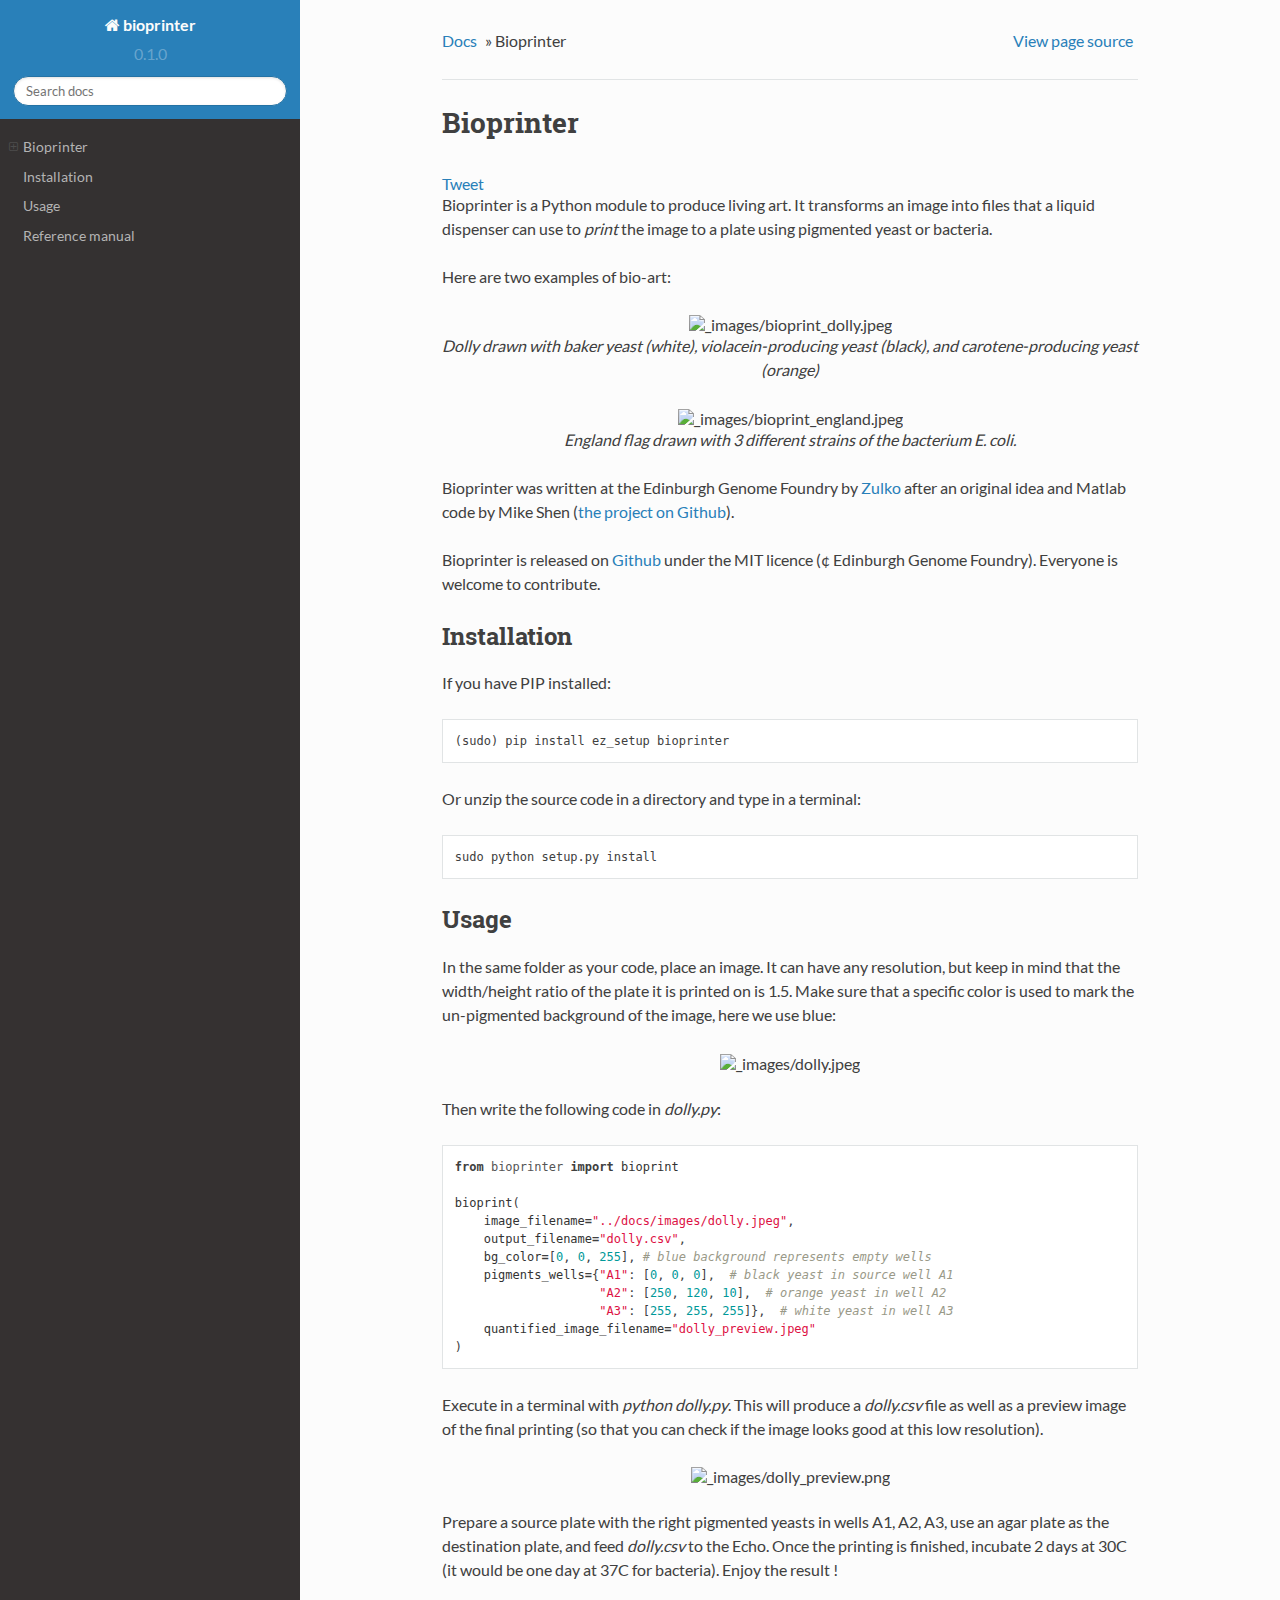
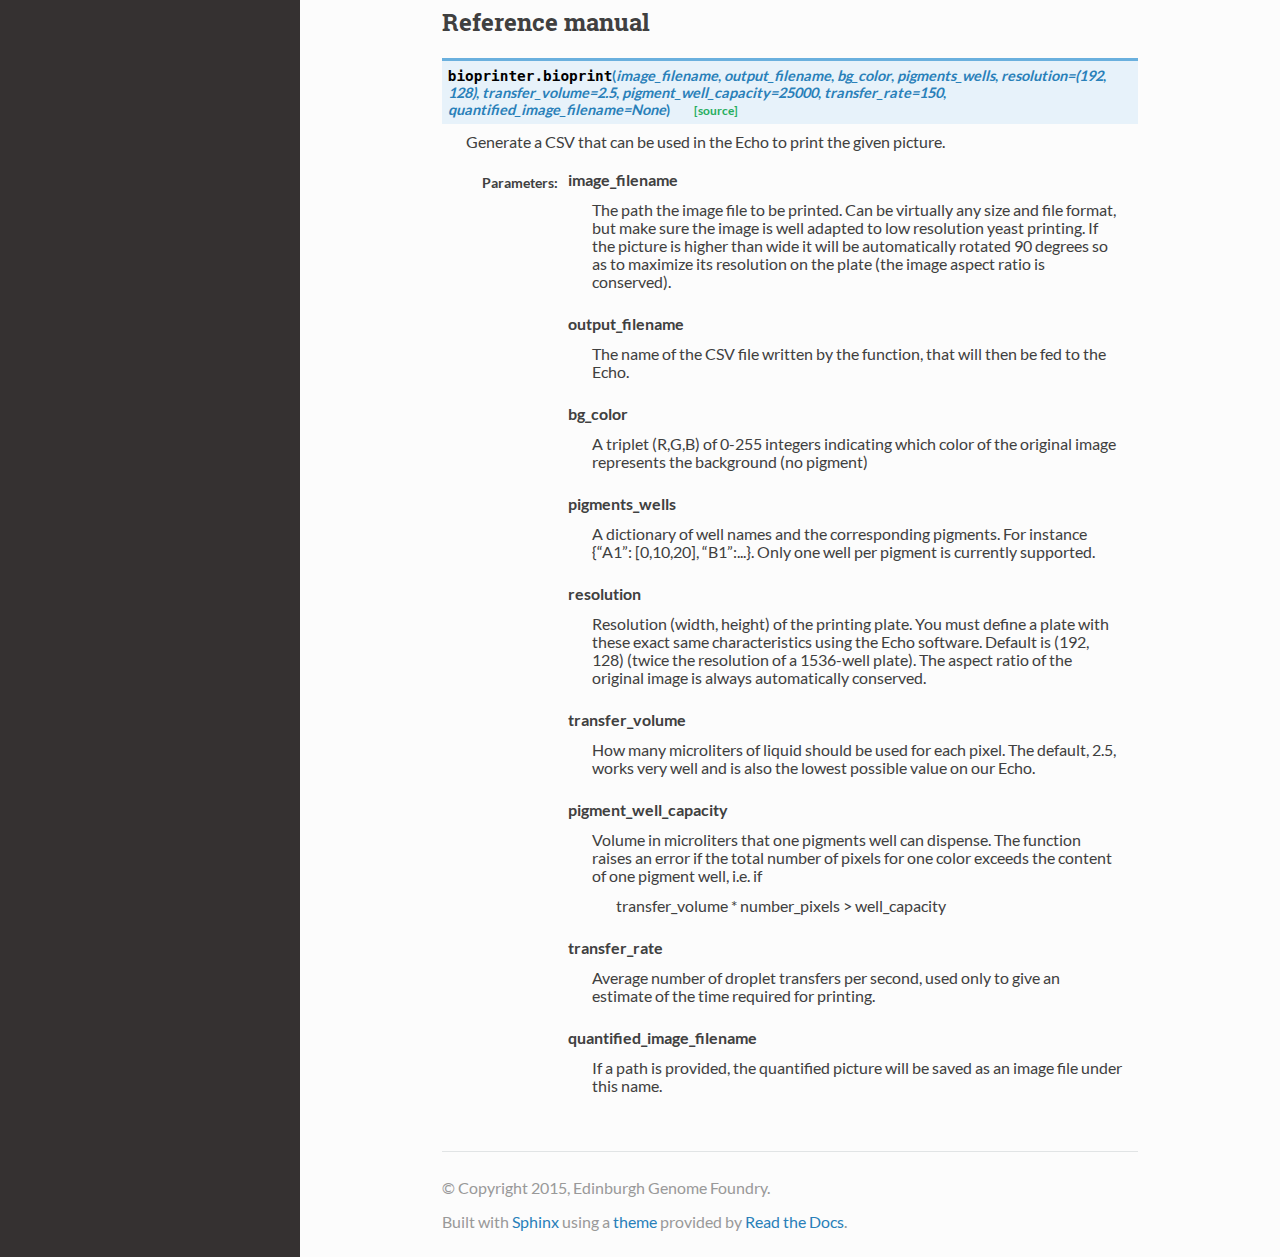
==== commit 90d1664f: "better docs" ====
--- a/index.html
+++ b/index.html
@@ -83,7 +83,7 @@
                 <div class="local-toc"><ul>
 <li><a class="reference internal" href="#">Bioprinter</a><ul>
 <li><a class="reference internal" href="#installation">Installation</a></li>
-<li><a class="reference internal" href="#example-of-code">Example of code</a></li>
+<li><a class="reference internal" href="#usage">Usage</a></li>
 <li><a class="reference internal" href="#reference-manual">Reference manual</a></li>
 </ul>
 </li>
@@ -133,13 +133,26 @@
             
   <div class="section" id="bioprinter">
 <h1>Bioprinter<a class="headerlink" href="#bioprinter" title="Permalink to this headline">¶</a></h1>
-<p>Print images with colored bacteria and yeast.</p>
-<p>This implements the <cite>bioprint</cite> function, which takes an image and writes a CSV
-file that the Labcyte Echo dispenser can use to print the pictures on a plate
-using yeast, coli, ...</p>
-<p>Written by Valentin for the Edinburgh Genome Foundry. The code is released on <a class="reference external" href="https://github.com/Edinburgh-Genome-Foundry/bioprinter">Github</a> under the MIT licence. Everyone is welcome to contribute.</p>
-<p>Original idea and Matlab code by Mike Shen:
-<a class="reference external" href="https://github.com/mshen5/BioPointillism">https://github.com/mshen5/BioPointillism</a></p>
+<a href="https://twitter.com/share" class="twitter-share-button"
+data-text="MoviePy - Video editing with Python" data-size="large" data-hashtags="Bioprinting">Tweet
+</a>
+<script>!function(d,s,id){var js,fjs=d.getElementsByTagName(s)[0],p=/^http:/.test(d.location)?'http':'https';
+if(!d.getElementById(id)){js=d.createElement(s);js.id=id;js.src=p+'://platform.twitter.com/widgets.js';
+fjs.parentNode.insertBefore(js,fjs);}}(document, 'script', 'twitter-wjs');
+</script>
+<iframe src="http://ghbtns.com/github-btn.html?user=Edinburgh-Genome-Foundry&repo=bioprinter&type=watch&count=true&size=large"
+allowtransparency="true" frameborder="0" scrolling="0" width="152px" height="30px" margin-bottom="30px"></iframe><p>Bioprinter is a Python module to produce living art. It transforms an image into files that a liquid dispenser can use to <em>print</em> the image to a plate using pigmented yeast or bacteria.</p>
+<p>Here are two examples of bio-art:</p>
+<div class="figure align-center" id="id1">
+<img alt="_images/bioprint_dolly.jpeg" src="_images/bioprint_dolly.jpeg" />
+<p class="caption"><span class="caption-text">Dolly drawn with baker yeast (white), violacein-producing yeast (black), and carotene-producing yeast (orange)</span></p>
+</div>
+<div class="figure align-center" id="id2">
+<img alt="_images/bioprint_england.jpeg" src="_images/bioprint_england.jpeg" />
+<p class="caption"><span class="caption-text">England flag drawn with 3 different strains of the bacterium <em>E. coli</em>.</span></p>
+</div>
+<p>Bioprinter was written at the Edinburgh Genome Foundry by <a class="reference external" href="https://github.com/Zulko/">Zulko</a> after an original idea and Matlab code by Mike Shen (<a class="reference external" href="https://github.com/mshen5/BioPointillism">the project on Github</a>).</p>
+<p>Bioprinter is released on <a class="reference external" href="https://github.com/Edinburgh-Genome-Foundry/bioprinter">Github</a> under the MIT licence (¢ Edinburgh Genome Foundry). Everyone is welcome to contribute.</p>
 <div class="section" id="installation">
 <h2>Installation<a class="headerlink" href="#installation" title="Permalink to this headline">¶</a></h2>
 <p>If you have PIP installed:</p>
@@ -151,11 +164,105 @@
 </pre></div>
 </div>
 </div>
-<div class="section" id="example-of-code">
-<h2>Example of code<a class="headerlink" href="#example-of-code" title="Permalink to this headline">¶</a></h2>
+<div class="section" id="usage">
+<h2>Usage<a class="headerlink" href="#usage" title="Permalink to this headline">¶</a></h2>
+<p>In the same folder as your code, place an image. It can have any resolution, but keep in mind that the width/height ratio of the plate it is printed on is 1.5. Make sure that a specific color is used to mark the un-pigmented background of the image, here we use blue:</p>
+<div class="figure align-center">
+<img alt="_images/dolly.jpeg" src="_images/dolly.jpeg" />
+</div>
+<p>Then write the following code in <cite>dolly.py</cite>:</p>
+<div class="highlight-python"><div class="highlight"><pre><span class="kn">from</span> <span class="nn">bioprinter</span> <span class="kn">import</span> <span class="n">bioprint</span>
+
+<span class="n">bioprint</span><span class="p">(</span>
+    <span class="n">image_filename</span><span class="o">=</span><span class="s">&quot;../docs/images/dolly.jpeg&quot;</span><span class="p">,</span>
+    <span class="n">output_filename</span><span class="o">=</span><span class="s">&quot;dolly.csv&quot;</span><span class="p">,</span>
+    <span class="n">bg_color</span><span class="o">=</span><span class="p">[</span><span class="mi">0</span><span class="p">,</span> <span class="mi">0</span><span class="p">,</span> <span class="mi">255</span><span class="p">],</span> <span class="c"># blue background represents empty wells</span>
+    <span class="n">pigments_wells</span><span class="o">=</span><span class="p">{</span><span class="s">&quot;A1&quot;</span><span class="p">:</span> <span class="p">[</span><span class="mi">0</span><span class="p">,</span> <span class="mi">0</span><span class="p">,</span> <span class="mi">0</span><span class="p">],</span>  <span class="c"># black yeast in source well A1</span>
+                    <span class="s">&quot;A2&quot;</span><span class="p">:</span> <span class="p">[</span><span class="mi">250</span><span class="p">,</span> <span class="mi">120</span><span class="p">,</span> <span class="mi">10</span><span class="p">],</span>  <span class="c"># orange yeast in well A2</span>
+                    <span class="s">&quot;A3&quot;</span><span class="p">:</span> <span class="p">[</span><span class="mi">255</span><span class="p">,</span> <span class="mi">255</span><span class="p">,</span> <span class="mi">255</span><span class="p">]},</span>  <span class="c"># white yeast in well A3</span>
+    <span class="n">quantified_image_filename</span><span class="o">=</span><span class="s">&quot;dolly_preview.jpeg&quot;</span>
+<span class="p">)</span>
+</pre></div>
+</div>
+<p>Execute in a terminal with <cite>python dolly.py</cite>. This will produce a <cite>dolly.csv</cite> file as well as a preview image of the final printing (so that you can check if the image looks good at this low resolution).</p>
+<div class="figure align-center">
+<img alt="_images/dolly_preview.png" src="_images/dolly_preview.png" />
+</div>
+<p>Prepare a source plate with the right pigmented yeasts in wells A1, A2, A3, use an agar plate as the destination plate, and feed <cite>dolly.csv</cite> to the Echo. Once the printing is finished, incubate 2 days at 30C (it would be one day at 37C for bacteria). Enjoy the result !</p>
 </div>
 <div class="section" id="reference-manual">
 <h2>Reference manual<a class="headerlink" href="#reference-manual" title="Permalink to this headline">¶</a></h2>
+<dl class="function">
+<dt id="bioprinter.bioprint">
+<code class="descclassname">bioprinter.</code><code class="descname">bioprint</code><span class="sig-paren">(</span><em>image_filename</em>, <em>output_filename</em>, <em>bg_color</em>, <em>pigments_wells</em>, <em>resolution=(192</em>, <em>128)</em>, <em>transfer_volume=2.5</em>, <em>pigment_well_capacity=25000</em>, <em>transfer_rate=150</em>, <em>quantified_image_filename=None</em><span class="sig-paren">)</span><a class="reference internal" href="_modules/bioprinter/bioprinter.html#bioprint"><span class="viewcode-link">[source]</span></a><a class="headerlink" href="#bioprinter.bioprint" title="Permalink to this definition">¶</a></dt>
+<dd><p>Generate a CSV that can be used in the Echo to print the given picture.</p>
+<table class="docutils field-list" frame="void" rules="none">
+<col class="field-name" />
+<col class="field-body" />
+<tbody valign="top">
+<tr class="field-odd field"><th class="field-name">Parameters:</th><td class="field-body"><p class="first"><strong>image_filename</strong></p>
+<blockquote>
+<div><p>The path the image file to be printed. Can be virtually any size
+and file format, but make sure the image is well adapted to low
+resolution yeast printing. If the picture is higher than wide it will
+be automatically rotated 90 degrees so as to maximize its resolution on
+the plate (the image aspect ratio is conserved).</p>
+</div></blockquote>
+<p><strong>output_filename</strong></p>
+<blockquote>
+<div><p>The name of the CSV file written by the function, that will then
+be fed to the Echo.</p>
+</div></blockquote>
+<p><strong>bg_color</strong></p>
+<blockquote>
+<div><p>A triplet (R,G,B) of 0-255 integers indicating which color
+of the original image represents the background (no pigment)</p>
+</div></blockquote>
+<p><strong>pigments_wells</strong></p>
+<blockquote>
+<div><p>A dictionary of well names and the corresponding pigments. For
+instance {&#8220;A1&#8221;: [0,10,20], &#8220;B1&#8221;:...}. Only one well per pigment
+is currently supported.</p>
+</div></blockquote>
+<p><strong>resolution</strong></p>
+<blockquote>
+<div><p>Resolution (width, height) of the printing plate. You must define a
+plate with these exact same characteristics using the Echo
+software. Default is (192, 128) (twice the resolution of a
+1536-well plate). The aspect ratio of the original image is always
+automatically conserved.</p>
+</div></blockquote>
+<p><strong>transfer_volume</strong></p>
+<blockquote>
+<div><p>How many microliters of liquid should be used for each pixel.
+The default, 2.5, works very well and is also the lowest possible
+value on our Echo.</p>
+</div></blockquote>
+<p><strong>pigment_well_capacity</strong></p>
+<blockquote>
+<div><p>Volume in microliters that one pigments well can dispense. The
+function raises an error if the total number of pixels for one
+color exceeds the content of one pigment well, i.e. if</p>
+<blockquote>
+<div><p>transfer_volume * number_pixels &gt; well_capacity</p>
+</div></blockquote>
+</div></blockquote>
+<p><strong>transfer_rate</strong></p>
+<blockquote>
+<div><p>Average number of droplet transfers per second, used only to
+give an estimate of the time required for printing.</p>
+</div></blockquote>
+<p><strong>quantified_image_filename</strong></p>
+<blockquote class="last">
+<div><p>If a path is provided, the quantified picture will be saved as an
+image file under this name.</p>
+</div></blockquote>
+</td>
+</tr>
+</tbody>
+</table>
+</dd></dl>
+
 </div>
 </div>
 
@@ -169,7 +276,7 @@
 
   <div role="contentinfo">
     <p>
-        &copy; Copyright 2014, Zulko.
+        &copy; Copyright 2015, Edinburgh Genome Foundry.
 
     </p>
   </div>
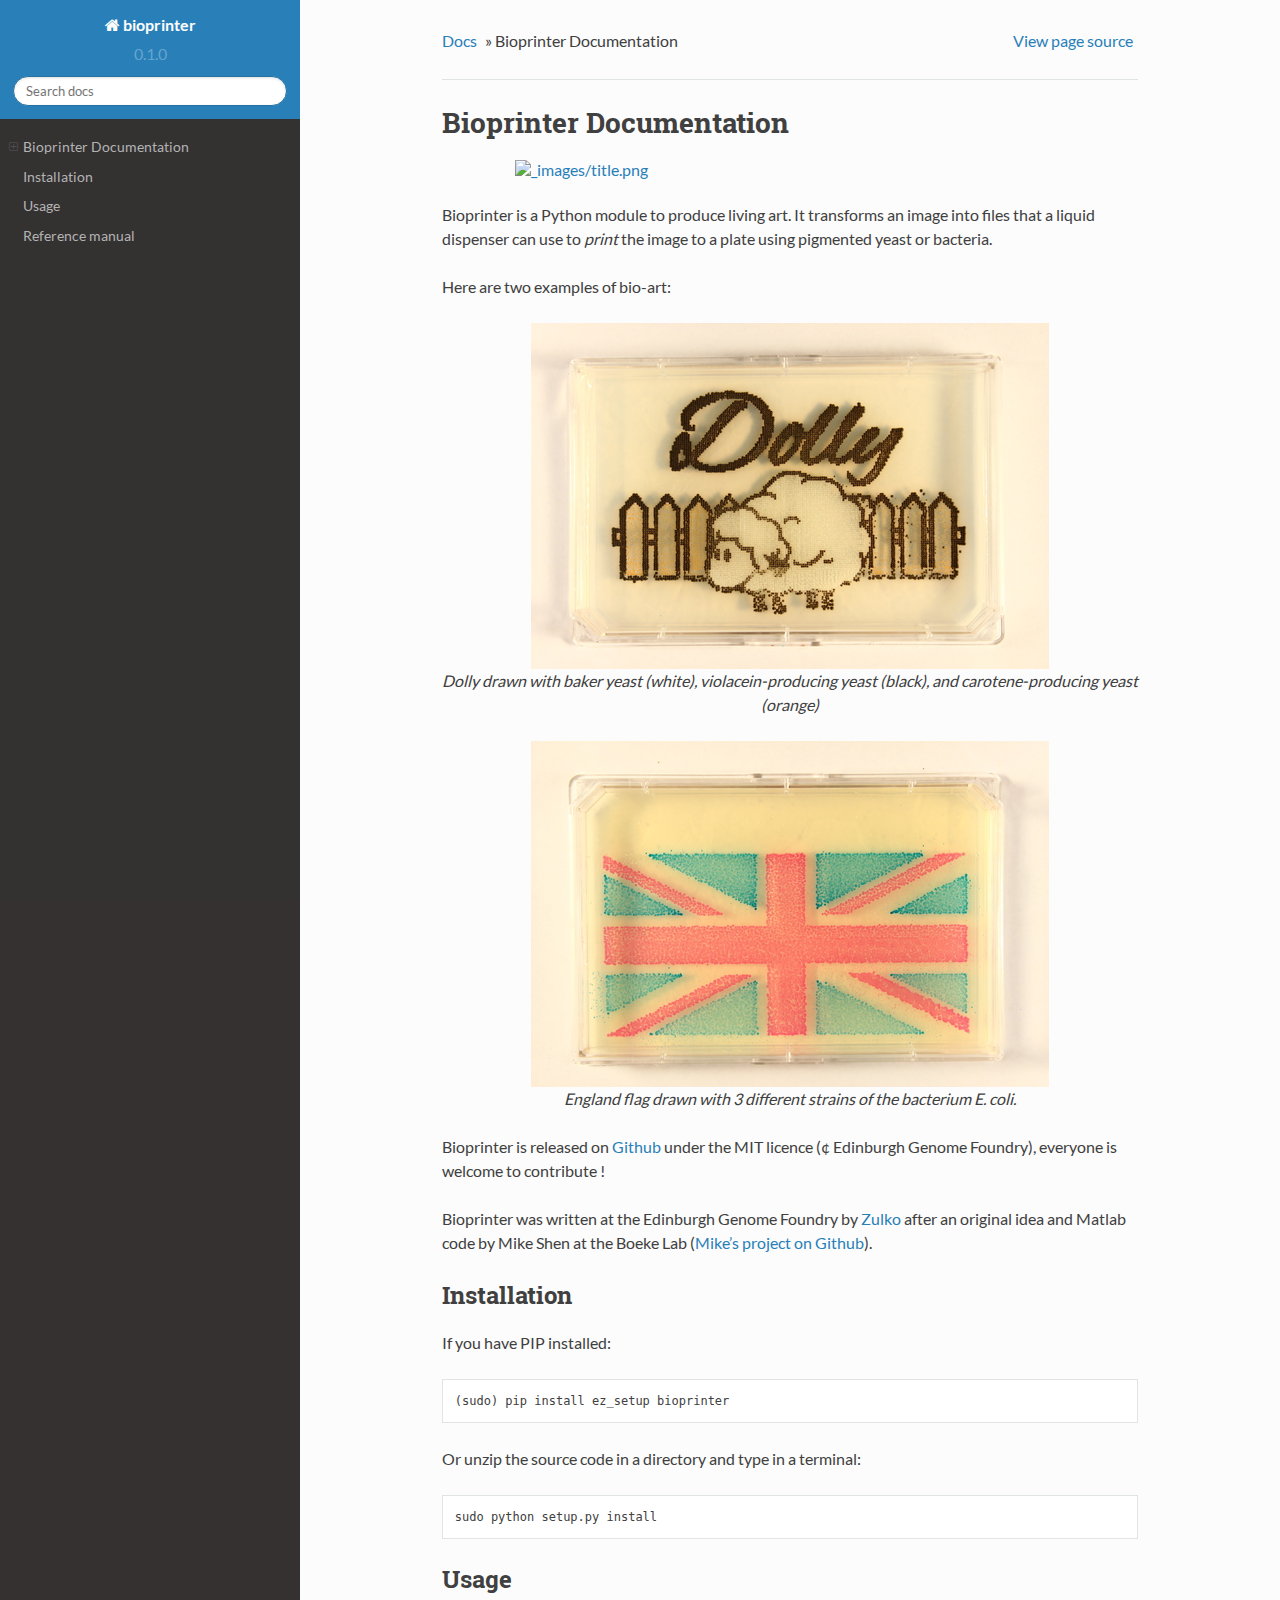
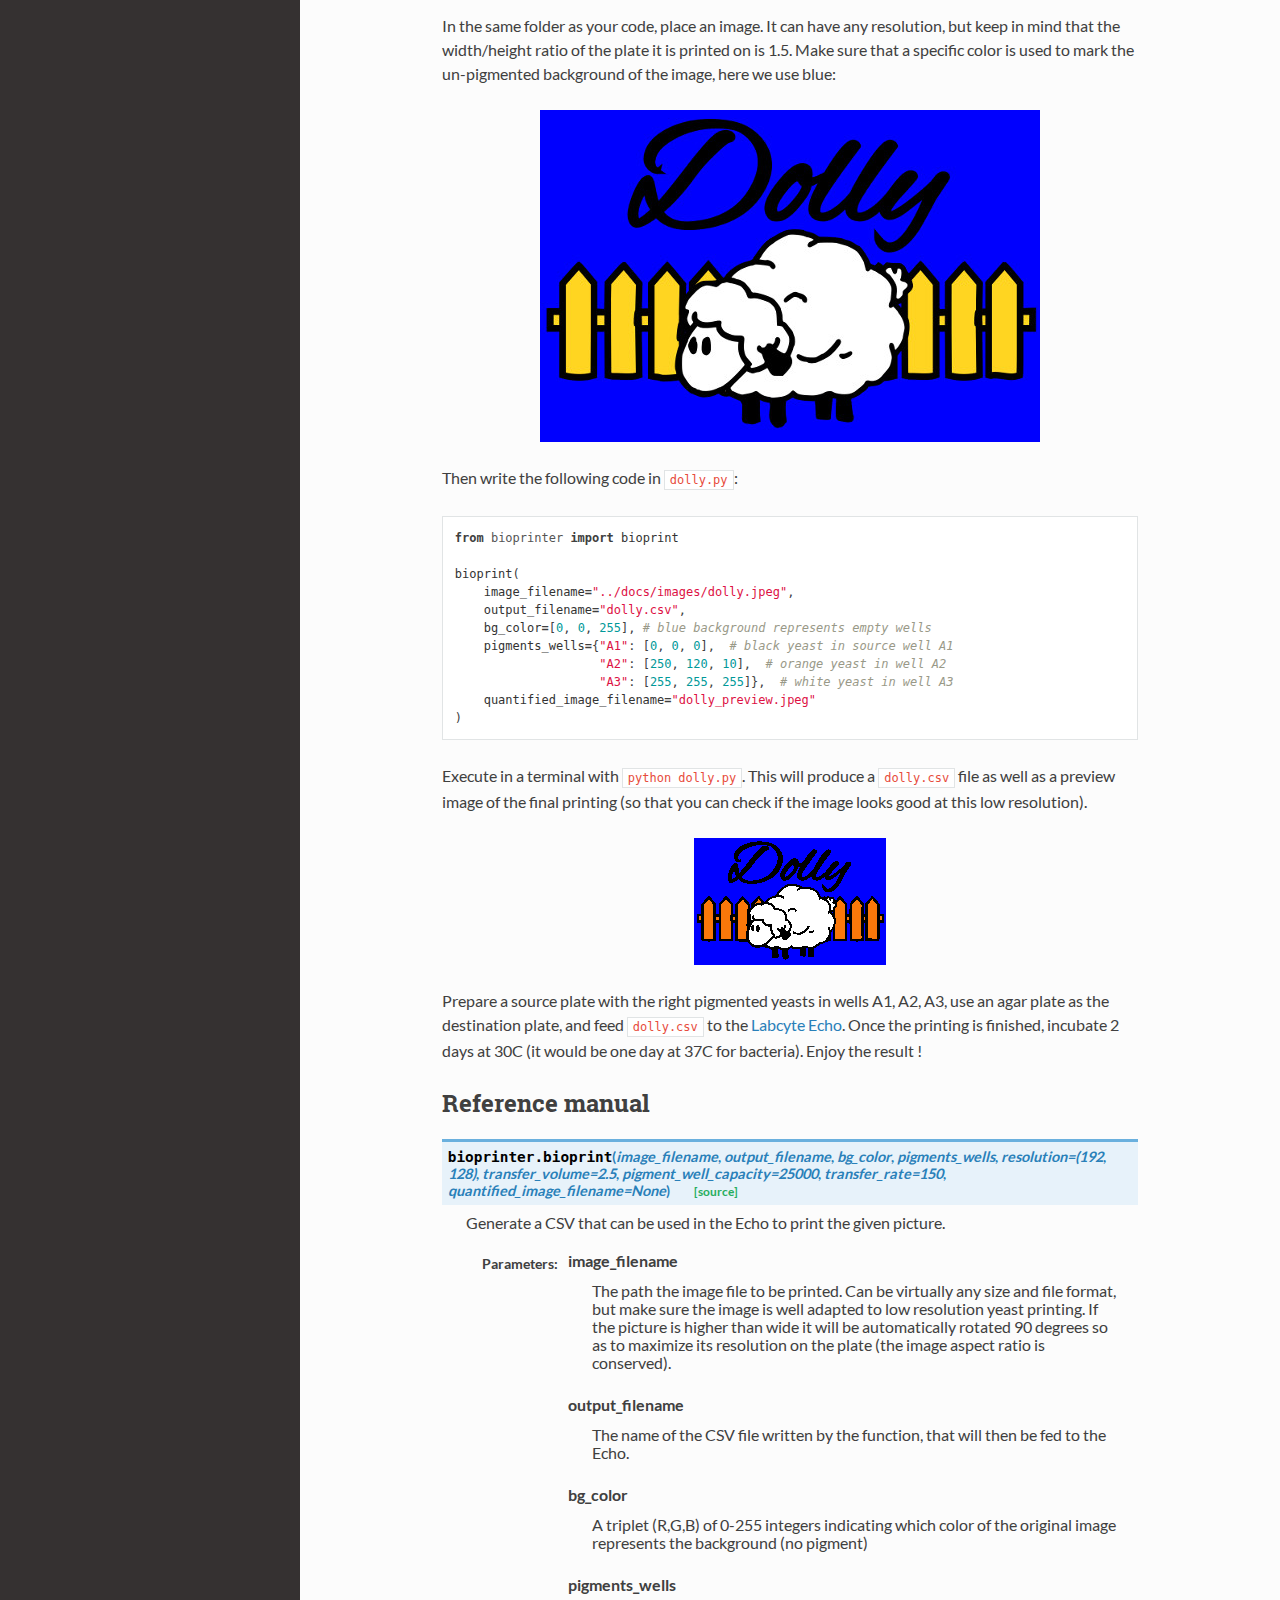
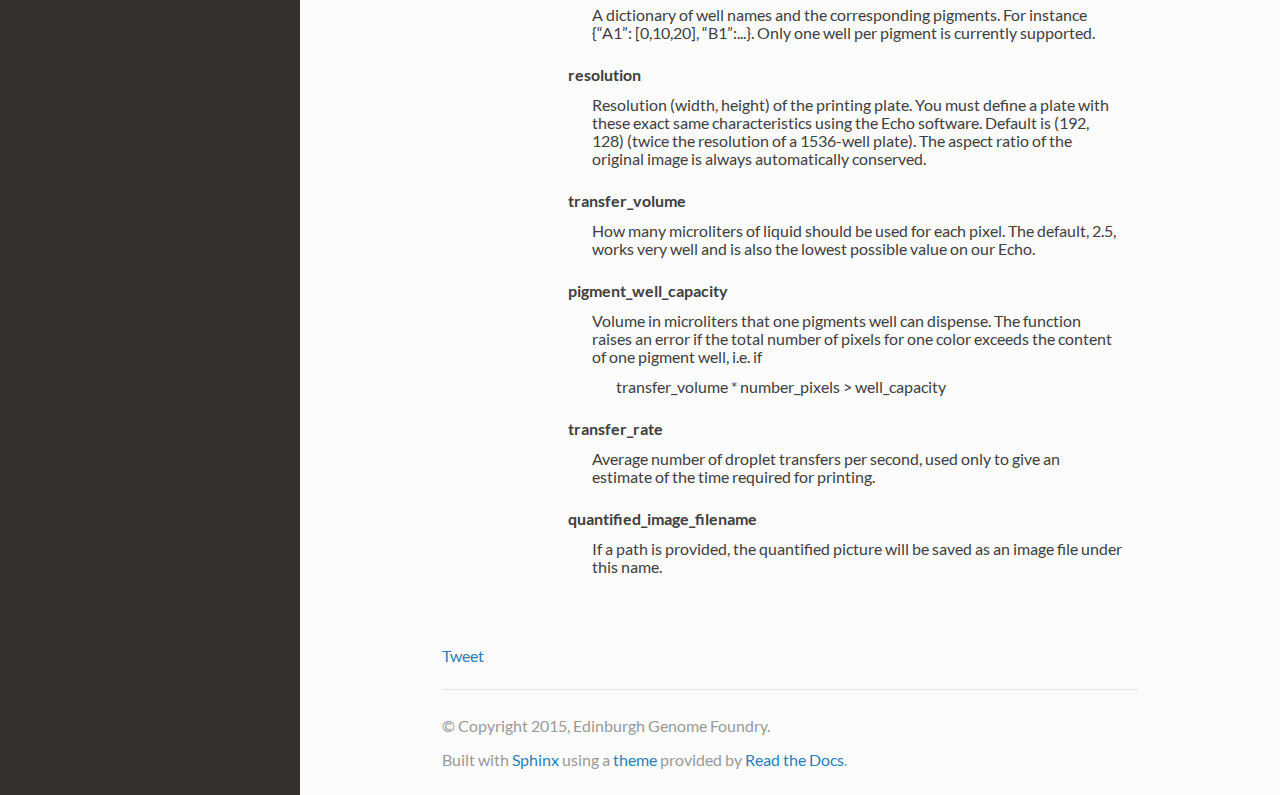
==== commit db409682: "New docs theme" ====
--- a/index.html
+++ b/index.html
@@ -8,7 +8,7 @@
   
   <meta name="viewport" content="width=device-width, initial-scale=1.0">
   
-  <title>Bioprinter &mdash; bioprinter 0.1.0 documentation</title>
+  <title>Bioprinter Documentation &mdash; bioprinter 0.1.0 documentation</title>
   
 
   
@@ -27,6 +27,8 @@
     <link rel="stylesheet" href="_static/css/theme.css" type="text/css" />
   
 
+  
+    <link rel="stylesheet" href="_static/css/main.css" type="text/css" />
   
 
   
@@ -81,7 +83,7 @@
             
                 <!-- Local TOC -->
                 <div class="local-toc"><ul>
-<li><a class="reference internal" href="#">Bioprinter</a><ul>
+<li><a class="reference internal" href="#">Bioprinter Documentation</a><ul>
 <li><a class="reference internal" href="#installation">Installation</a></li>
 <li><a class="reference internal" href="#usage">Usage</a></li>
 <li><a class="reference internal" href="#reference-manual">Reference manual</a></li>
@@ -117,7 +119,7 @@
   <ul class="wy-breadcrumbs">
     <li><a href="#">Docs</a> &raquo;</li>
       
-    <li>Bioprinter</li>
+    <li>Bioprinter Documentation</li>
       <li class="wy-breadcrumbs-aside">
         
           
@@ -131,17 +133,10 @@
           <div role="main" class="document" itemscope="itemscope" itemtype="http://schema.org/Article">
            <div itemprop="articleBody">
             
-  <div class="section" id="bioprinter">
-<h1>Bioprinter<a class="headerlink" href="#bioprinter" title="Permalink to this headline">¶</a></h1>
-<a href="https://twitter.com/share" class="twitter-share-button"
-data-text="MoviePy - Video editing with Python" data-size="large" data-hashtags="Bioprinting">Tweet
-</a>
-<script>!function(d,s,id){var js,fjs=d.getElementsByTagName(s)[0],p=/^http:/.test(d.location)?'http':'https';
-if(!d.getElementById(id)){js=d.createElement(s);js.id=id;js.src=p+'://platform.twitter.com/widgets.js';
-fjs.parentNode.insertBefore(js,fjs);}}(document, 'script', 'twitter-wjs');
-</script>
-<iframe src="http://ghbtns.com/github-btn.html?user=Edinburgh-Genome-Foundry&repo=bioprinter&type=watch&count=true&size=large"
-allowtransparency="true" frameborder="0" scrolling="0" width="152px" height="30px" margin-bottom="30px"></iframe><p>Bioprinter is a Python module to produce living art. It transforms an image into files that a liquid dispenser can use to <em>print</em> the image to a plate using pigmented yeast or bacteria.</p>
+  <div class="section" id="bioprinter-documentation">
+<h1>Bioprinter Documentation<a class="headerlink" href="#bioprinter-documentation" title="Permalink to this headline">¶</a></h1>
+<a class="reference internal image-reference" href="_images/title.png"><img alt="_images/title.png" class="align-center" src="_images/title.png" style="width: 550px;" /></a>
+<p>Bioprinter is a Python module to produce living art. It transforms an image into files that a liquid dispenser can use to <em>print</em> the image to a plate using pigmented yeast or bacteria.</p>
 <p>Here are two examples of bio-art:</p>
 <div class="figure align-center" id="id1">
 <img alt="_images/bioprint_dolly.jpeg" src="_images/bioprint_dolly.jpeg" />
@@ -151,8 +146,9 @@
 <img alt="_images/bioprint_england.jpeg" src="_images/bioprint_england.jpeg" />
 <p class="caption"><span class="caption-text">England flag drawn with 3 different strains of the bacterium <em>E. coli</em>.</span></p>
 </div>
-<p>Bioprinter was written at the Edinburgh Genome Foundry by <a class="reference external" href="https://github.com/Zulko/">Zulko</a> after an original idea and Matlab code by Mike Shen (<a class="reference external" href="https://github.com/mshen5/BioPointillism">the project on Github</a>).</p>
-<p>Bioprinter is released on <a class="reference external" href="https://github.com/Edinburgh-Genome-Foundry/bioprinter">Github</a> under the MIT licence (¢ Edinburgh Genome Foundry). Everyone is welcome to contribute.</p>
+<p>Bioprinter is released on <a class="reference external" href="https://github.com/Edinburgh-Genome-Foundry/bioprinter">Github</a> under the MIT licence (¢ Edinburgh Genome Foundry), everyone is welcome to contribute !</p>
+<p>Bioprinter was written at the Edinburgh Genome Foundry by <a class="reference external" href="https://github.com/Zulko/">Zulko</a> after an original idea
+and Matlab code by Mike Shen at the Boeke Lab (<a class="reference external" href="https://github.com/mshen5/BioPointillism">Mike&#8217;s project on Github</a>).</p>
 <div class="section" id="installation">
 <h2>Installation<a class="headerlink" href="#installation" title="Permalink to this headline">¶</a></h2>
 <p>If you have PIP installed:</p>
@@ -170,7 +166,7 @@
 <div class="figure align-center">
 <img alt="_images/dolly.jpeg" src="_images/dolly.jpeg" />
 </div>
-<p>Then write the following code in <cite>dolly.py</cite>:</p>
+<p>Then write the following code in <code class="docutils literal"><span class="pre">dolly.py</span></code>:</p>
 <div class="highlight-python"><div class="highlight"><pre><span class="kn">from</span> <span class="nn">bioprinter</span> <span class="kn">import</span> <span class="n">bioprint</span>
 
 <span class="n">bioprint</span><span class="p">(</span>
@@ -184,17 +180,17 @@
 <span class="p">)</span>
 </pre></div>
 </div>
-<p>Execute in a terminal with <cite>python dolly.py</cite>. This will produce a <cite>dolly.csv</cite> file as well as a preview image of the final printing (so that you can check if the image looks good at this low resolution).</p>
+<p>Execute in a terminal with <code class="docutils literal"><span class="pre">python</span> <span class="pre">dolly.py</span></code>. This will produce a <code class="docutils literal"><span class="pre">dolly.csv</span></code> file as well as a preview image of the final printing (so that you can check if the image looks good at this low resolution).</p>
 <div class="figure align-center">
 <img alt="_images/dolly_preview.png" src="_images/dolly_preview.png" />
 </div>
-<p>Prepare a source plate with the right pigmented yeasts in wells A1, A2, A3, use an agar plate as the destination plate, and feed <cite>dolly.csv</cite> to the Echo. Once the printing is finished, incubate 2 days at 30C (it would be one day at 37C for bacteria). Enjoy the result !</p>
+<p>Prepare a source plate with the right pigmented yeasts in wells A1, A2, A3, use an agar plate as the destination plate, and feed <code class="docutils literal"><span class="pre">dolly.csv</span></code> to the <a class="reference external" href="http://www.labcyte.com/products/liquidhandling/echo-555-liquid-handler">Labcyte Echo</a>. Once the printing is finished, incubate 2 days at 30C (it would be one day at 37C for bacteria). Enjoy the result !</p>
 </div>
 <div class="section" id="reference-manual">
 <h2>Reference manual<a class="headerlink" href="#reference-manual" title="Permalink to this headline">¶</a></h2>
 <dl class="function">
 <dt id="bioprinter.bioprint">
-<code class="descclassname">bioprinter.</code><code class="descname">bioprint</code><span class="sig-paren">(</span><em>image_filename</em>, <em>output_filename</em>, <em>bg_color</em>, <em>pigments_wells</em>, <em>resolution=(192</em>, <em>128)</em>, <em>transfer_volume=2.5</em>, <em>pigment_well_capacity=25000</em>, <em>transfer_rate=150</em>, <em>quantified_image_filename=None</em><span class="sig-paren">)</span><a class="reference internal" href="_modules/bioprinter/bioprinter.html#bioprint"><span class="viewcode-link">[source]</span></a><a class="headerlink" href="#bioprinter.bioprint" title="Permalink to this definition">¶</a></dt>
+<code class="descclassname">bioprinter.</code><code class="descname">bioprint</code><span class="sig-paren">(</span><em>image_filename</em>, <em>output_filename</em>, <em>bg_color</em>, <em>pigments_wells</em>, <em>resolution=(192</em>, <em>128)</em>, <em>transfer_volume=2.5</em>, <em>pigment_well_capacity=25000</em>, <em>transfer_rate=150</em>, <em>quantified_image_filename=None</em><span class="sig-paren">)</span><a class="reference internal" href="_modules/bioprinter.html#bioprint"><span class="viewcode-link">[source]</span></a><a class="headerlink" href="#bioprinter.bioprint" title="Permalink to this definition">¶</a></dt>
 <dd><p>Generate a CSV that can be used in the Echo to print the given picture.</p>
 <table class="docutils field-list" frame="void" rules="none">
 <col class="field-name" />
@@ -263,7 +259,15 @@
 </table>
 </dd></dl>
 
-</div>
+<a href="https://twitter.com/share" class="twitter-share-button"
+data-text="BioPrinter - A Python module for printing with living matter" data-size="large" data-hashtags="Bioprinting">Tweet
+</a>
+<script>!function(d,s,id){var js,fjs=d.getElementsByTagName(s)[0],p=/^http:/.test(d.location)?'http':'https';
+if(!d.getElementById(id)){js=d.createElement(s);js.id=id;js.src=p+'://platform.twitter.com/widgets.js';
+fjs.parentNode.insertBefore(js,fjs);}}(document, 'script', 'twitter-wjs');
+</script>
+<iframe src="http://ghbtns.com/github-btn.html?user=Edinburgh-Genome-Foundry&repo=bioprinter&type=watch&count=true&size=large"
+allowtransparency="true" frameborder="0" scrolling="0" width="152px" height="30px" margin-bottom="30px"></iframe></div>
 </div>
 
 
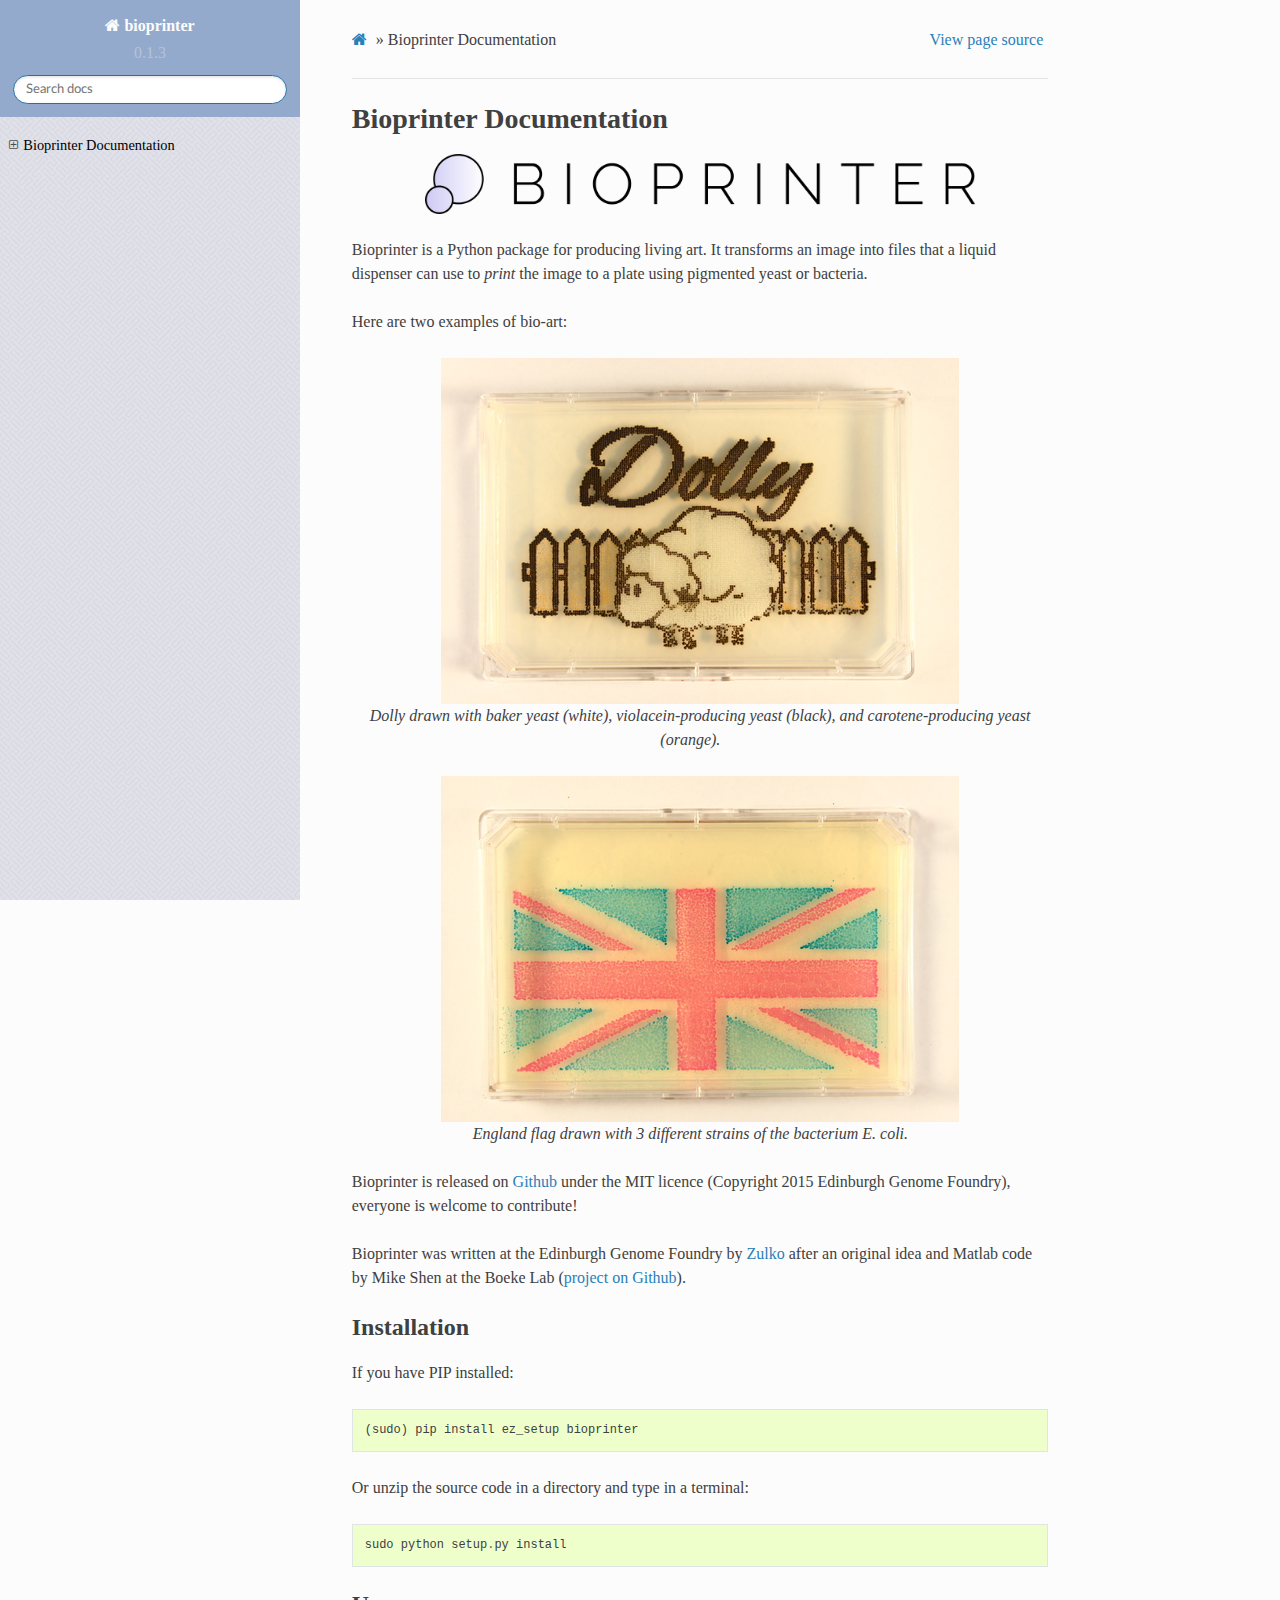
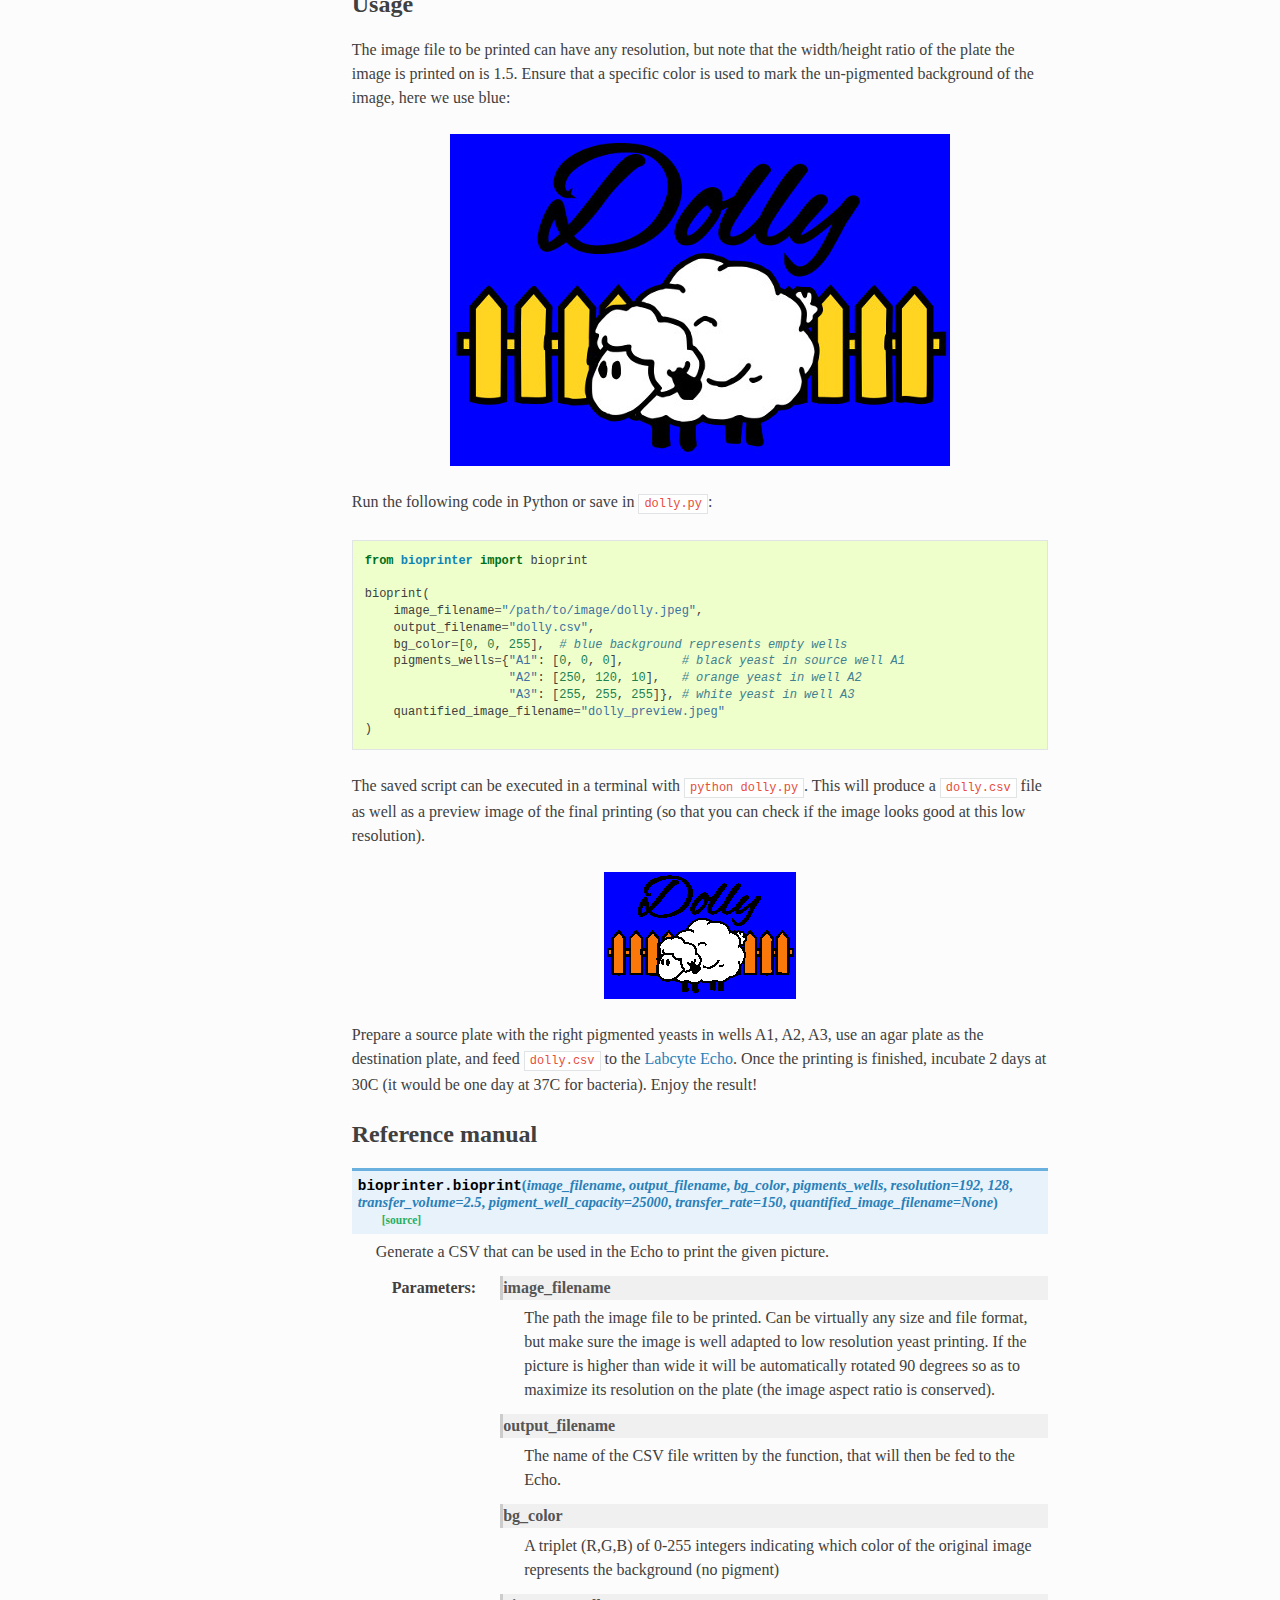
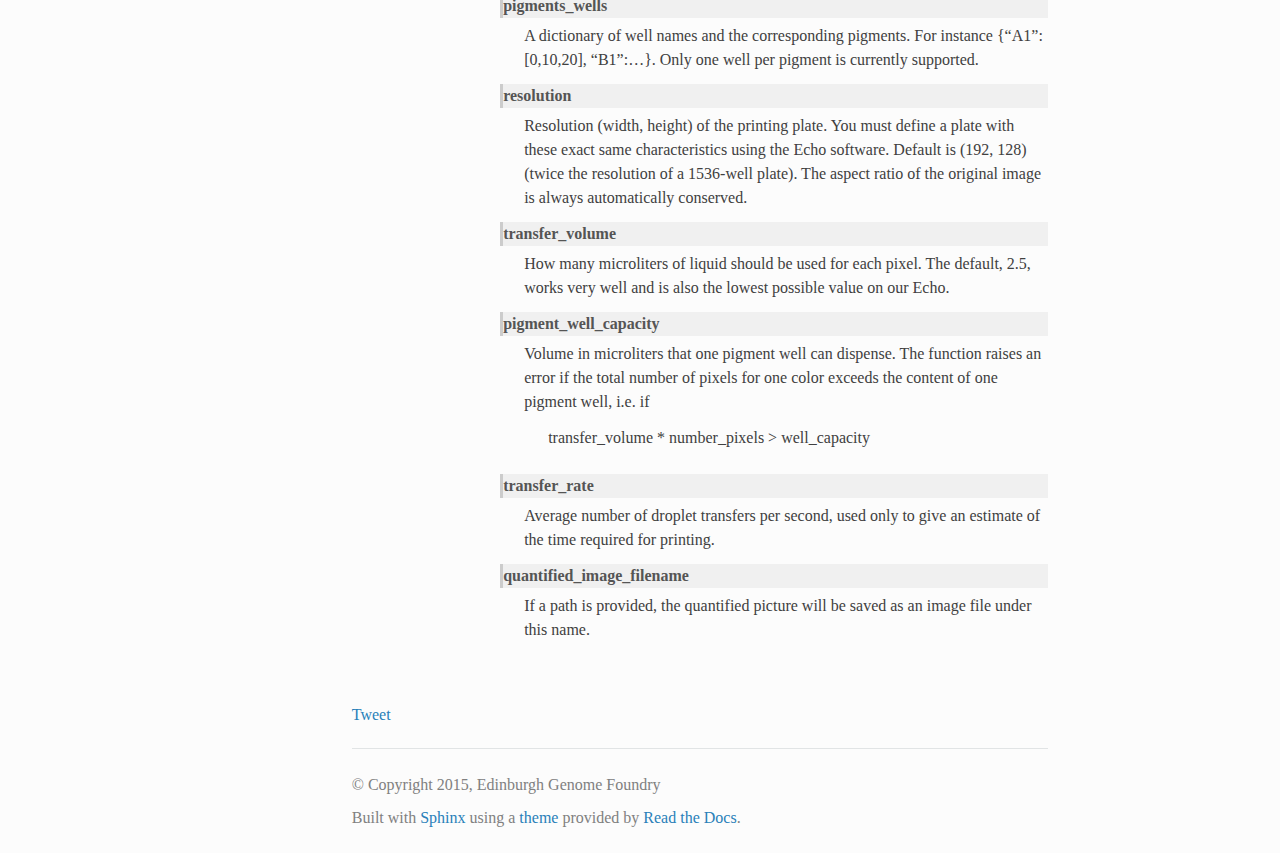
==== commit 35b3722f: "v0.1.3 docs" ====
--- a/index.html
+++ b/index.html
@@ -1,56 +1,56 @@
 
 
 <!DOCTYPE html>
-<!--[if IE 8]><html class="no-js lt-ie9" lang="en" > <![endif]-->
-<!--[if gt IE 8]><!--> <html class="no-js" lang="en" > <!--<![endif]-->
+<html class="writer-html5" lang="en" >
 <head>
   <meta charset="utf-8">
   
   <meta name="viewport" content="width=device-width, initial-scale=1.0">
   
-  <title>Bioprinter Documentation &mdash; bioprinter 0.1.0 documentation</title>
-  
-
-  
-  
-
-  
-
-  
-  
-    
-
-  
-
-  
-  
-    <link rel="stylesheet" href="_static/css/theme.css" type="text/css" />
-  
-
-  
-    <link rel="stylesheet" href="_static/css/main.css" type="text/css" />
-  
-
-  
-    <link rel="top" title="bioprinter 0.1.0 documentation" href="#"/> 
-
-  
-  <script src="_static/js/modernizr.min.js"></script>
-
+  <title>Bioprinter Documentation &mdash; bioprinter 0.1.3 documentation</title>
+  
+
+  
+  <link rel="stylesheet" href="_static/css/theme.css" type="text/css" />
+  <link rel="stylesheet" href="_static/pygments.css" type="text/css" />
+  <link rel="stylesheet" href="_static/css/main.css" type="text/css" />
+
+  
+  
+  
+  
+
+  
+  <!--[if lt IE 9]>
+    <script src="_static/js/html5shiv.min.js"></script>
+  <![endif]-->
+  
+    
+      <script type="text/javascript" id="documentation_options" data-url_root="./" src="_static/documentation_options.js"></script>
+        <script src="_static/jquery.js"></script>
+        <script src="_static/underscore.js"></script>
+        <script src="_static/doctools.js"></script>
+        <script src="_static/language_data.js"></script>
+    
+    <script type="text/javascript" src="_static/js/theme.js"></script>
+
+    
+    <link rel="index" title="Index" href="genindex.html" />
+    <link rel="search" title="Search" href="search.html" /> 
 </head>
 
-<body class="wy-body-for-nav" role="document">
-
+<body class="wy-body-for-nav">
+
+   
   <div class="wy-grid-for-nav">
-
     
     <nav data-toggle="wy-nav-shift" class="wy-nav-side">
       <div class="wy-side-scroll">
-        <div class="wy-side-nav-search">
-          
-
-          
-            <a href="#" class="icon icon-home"> bioprinter
+        <div class="wy-side-nav-search" >
+          
+
+          
+            <a href="#" class="icon icon-home" alt="Documentation Home"> bioprinter
           
 
           
@@ -60,7 +60,7 @@
             
             
               <div class="version">
-                0.1.0
+                0.1.3
               </div>
             
           
@@ -77,12 +77,16 @@
           
         </div>
 
+        
         <div class="wy-menu wy-menu-vertical" data-spy="affix" role="navigation" aria-label="main navigation">
           
             
             
-                <!-- Local TOC -->
-                <div class="local-toc"><ul>
+              
+            
+            
+              <!-- Local TOC -->
+              <div class="local-toc"><ul>
 <li><a class="reference internal" href="#">Bioprinter Documentation</a><ul>
 <li><a class="reference internal" href="#installation">Installation</a></li>
 <li><a class="reference internal" href="#usage">Usage</a></li>
@@ -94,40 +98,61 @@
             
           
         </div>
+        
       </div>
     </nav>
 
     <section data-toggle="wy-nav-shift" class="wy-nav-content-wrap">
 
       
-      <nav class="wy-nav-top" role="navigation" aria-label="top navigation">
-        <i data-toggle="wy-nav-top" class="fa fa-bars"></i>
-        <a href="#">bioprinter</a>
+      <nav class="wy-nav-top" aria-label="top navigation">
+        
+          <i data-toggle="wy-nav-top" class="fa fa-bars"></i>
+          <a href="#">bioprinter</a>
+        
       </nav>
 
 
-      
       <div class="wy-nav-content">
+        
         <div class="rst-content">
-          
-
- 
+        
+          
+
+
+
+
+
+
+
+
+
+
+
+
 
 
 
 <div role="navigation" aria-label="breadcrumbs navigation">
+
   <ul class="wy-breadcrumbs">
-    <li><a href="#">Docs</a> &raquo;</li>
-      
-    <li>Bioprinter Documentation</li>
+    
+      <li><a href="#" class="icon icon-home"></a> &raquo;</li>
+        
+      <li>Bioprinter Documentation</li>
+    
+    
       <li class="wy-breadcrumbs-aside">
         
-          
-            <a href="_sources/index.txt" rel="nofollow"> View page source</a>
+            
+            <a href="_sources/index.rst.txt" rel="nofollow"> View page source</a>
           
         
       </li>
+    
   </ul>
+
+  
   <hr/>
 </div>
           <div role="main" class="document" itemscope="itemscope" itemtype="http://schema.org/Article">
@@ -136,127 +161,107 @@
   <div class="section" id="bioprinter-documentation">
 <h1>Bioprinter Documentation<a class="headerlink" href="#bioprinter-documentation" title="Permalink to this headline">¶</a></h1>
 <a class="reference internal image-reference" href="_images/title.png"><img alt="_images/title.png" class="align-center" src="_images/title.png" style="width: 550px;" /></a>
-<p>Bioprinter is a Python module to produce living art. It transforms an image into files that a liquid dispenser can use to <em>print</em> the image to a plate using pigmented yeast or bacteria.</p>
+<p>Bioprinter is a Python package for producing living art. It transforms an image into files that a liquid dispenser can use to <em>print</em> the image to a plate using pigmented yeast or bacteria.</p>
 <p>Here are two examples of bio-art:</p>
 <div class="figure align-center" id="id1">
 <img alt="_images/bioprint_dolly.jpeg" src="_images/bioprint_dolly.jpeg" />
-<p class="caption"><span class="caption-text">Dolly drawn with baker yeast (white), violacein-producing yeast (black), and carotene-producing yeast (orange)</span></p>
+<p class="caption"><span class="caption-text">Dolly drawn with baker yeast (white), violacein-producing yeast (black), and carotene-producing yeast (orange).</span><a class="headerlink" href="#id1" title="Permalink to this image">¶</a></p>
 </div>
 <div class="figure align-center" id="id2">
 <img alt="_images/bioprint_england.jpeg" src="_images/bioprint_england.jpeg" />
-<p class="caption"><span class="caption-text">England flag drawn with 3 different strains of the bacterium <em>E. coli</em>.</span></p>
-</div>
-<p>Bioprinter is released on <a class="reference external" href="https://github.com/Edinburgh-Genome-Foundry/bioprinter">Github</a> under the MIT licence (¢ Edinburgh Genome Foundry), everyone is welcome to contribute !</p>
+<p class="caption"><span class="caption-text">England flag drawn with 3 different strains of the bacterium <em>E. coli</em>.</span><a class="headerlink" href="#id2" title="Permalink to this image">¶</a></p>
+</div>
+<p>Bioprinter is released on <a class="reference external" href="https://github.com/Edinburgh-Genome-Foundry/bioprinter">Github</a> under the MIT licence (Copyright 2015 Edinburgh Genome Foundry), everyone is welcome to contribute!</p>
 <p>Bioprinter was written at the Edinburgh Genome Foundry by <a class="reference external" href="https://github.com/Zulko/">Zulko</a> after an original idea
-and Matlab code by Mike Shen at the Boeke Lab (<a class="reference external" href="https://github.com/mshen5/BioPointillism">Mike&#8217;s project on Github</a>).</p>
+and Matlab code by Mike Shen at the Boeke Lab (<a class="reference external" href="https://github.com/mshen5/BioPointillism">project on Github</a>).</p>
 <div class="section" id="installation">
 <h2>Installation<a class="headerlink" href="#installation" title="Permalink to this headline">¶</a></h2>
 <p>If you have PIP installed:</p>
-<div class="highlight-python"><div class="highlight"><pre>(sudo) pip install ez_setup bioprinter
+<div class="highlight-default notranslate"><div class="highlight"><pre><span></span><span class="p">(</span><span class="n">sudo</span><span class="p">)</span> <span class="n">pip</span> <span class="n">install</span> <span class="n">ez_setup</span> <span class="n">bioprinter</span>
 </pre></div>
 </div>
 <p>Or unzip the source code in a directory and type in a terminal:</p>
-<div class="highlight-python"><div class="highlight"><pre>sudo python setup.py install
+<div class="highlight-default notranslate"><div class="highlight"><pre><span></span><span class="n">sudo</span> <span class="n">python</span> <span class="n">setup</span><span class="o">.</span><span class="n">py</span> <span class="n">install</span>
 </pre></div>
 </div>
 </div>
 <div class="section" id="usage">
 <h2>Usage<a class="headerlink" href="#usage" title="Permalink to this headline">¶</a></h2>
-<p>In the same folder as your code, place an image. It can have any resolution, but keep in mind that the width/height ratio of the plate it is printed on is 1.5. Make sure that a specific color is used to mark the un-pigmented background of the image, here we use blue:</p>
+<p>The image file to be printed can have any resolution, but note that the width/height ratio of the plate the image is printed on is 1.5. Ensure that a specific color is used to mark the un-pigmented background of the image, here we use blue:</p>
 <div class="figure align-center">
 <img alt="_images/dolly.jpeg" src="_images/dolly.jpeg" />
 </div>
-<p>Then write the following code in <code class="docutils literal"><span class="pre">dolly.py</span></code>:</p>
-<div class="highlight-python"><div class="highlight"><pre><span class="kn">from</span> <span class="nn">bioprinter</span> <span class="kn">import</span> <span class="n">bioprint</span>
+<p>Run the following code in Python or save in <code class="docutils literal notranslate"><span class="pre">dolly.py</span></code>:</p>
+<div class="highlight-default notranslate"><div class="highlight"><pre><span></span><span class="kn">from</span> <span class="nn">bioprinter</span> <span class="kn">import</span> <span class="n">bioprint</span>
 
 <span class="n">bioprint</span><span class="p">(</span>
-    <span class="n">image_filename</span><span class="o">=</span><span class="s">&quot;../docs/images/dolly.jpeg&quot;</span><span class="p">,</span>
-    <span class="n">output_filename</span><span class="o">=</span><span class="s">&quot;dolly.csv&quot;</span><span class="p">,</span>
-    <span class="n">bg_color</span><span class="o">=</span><span class="p">[</span><span class="mi">0</span><span class="p">,</span> <span class="mi">0</span><span class="p">,</span> <span class="mi">255</span><span class="p">],</span> <span class="c"># blue background represents empty wells</span>
-    <span class="n">pigments_wells</span><span class="o">=</span><span class="p">{</span><span class="s">&quot;A1&quot;</span><span class="p">:</span> <span class="p">[</span><span class="mi">0</span><span class="p">,</span> <span class="mi">0</span><span class="p">,</span> <span class="mi">0</span><span class="p">],</span>  <span class="c"># black yeast in source well A1</span>
-                    <span class="s">&quot;A2&quot;</span><span class="p">:</span> <span class="p">[</span><span class="mi">250</span><span class="p">,</span> <span class="mi">120</span><span class="p">,</span> <span class="mi">10</span><span class="p">],</span>  <span class="c"># orange yeast in well A2</span>
-                    <span class="s">&quot;A3&quot;</span><span class="p">:</span> <span class="p">[</span><span class="mi">255</span><span class="p">,</span> <span class="mi">255</span><span class="p">,</span> <span class="mi">255</span><span class="p">]},</span>  <span class="c"># white yeast in well A3</span>
-    <span class="n">quantified_image_filename</span><span class="o">=</span><span class="s">&quot;dolly_preview.jpeg&quot;</span>
+    <span class="n">image_filename</span><span class="o">=</span><span class="s2">&quot;/path/to/image/dolly.jpeg&quot;</span><span class="p">,</span>
+    <span class="n">output_filename</span><span class="o">=</span><span class="s2">&quot;dolly.csv&quot;</span><span class="p">,</span>
+    <span class="n">bg_color</span><span class="o">=</span><span class="p">[</span><span class="mi">0</span><span class="p">,</span> <span class="mi">0</span><span class="p">,</span> <span class="mi">255</span><span class="p">],</span>  <span class="c1"># blue background represents empty wells</span>
+    <span class="n">pigments_wells</span><span class="o">=</span><span class="p">{</span><span class="s2">&quot;A1&quot;</span><span class="p">:</span> <span class="p">[</span><span class="mi">0</span><span class="p">,</span> <span class="mi">0</span><span class="p">,</span> <span class="mi">0</span><span class="p">],</span>        <span class="c1"># black yeast in source well A1</span>
+                    <span class="s2">&quot;A2&quot;</span><span class="p">:</span> <span class="p">[</span><span class="mi">250</span><span class="p">,</span> <span class="mi">120</span><span class="p">,</span> <span class="mi">10</span><span class="p">],</span>   <span class="c1"># orange yeast in well A2</span>
+                    <span class="s2">&quot;A3&quot;</span><span class="p">:</span> <span class="p">[</span><span class="mi">255</span><span class="p">,</span> <span class="mi">255</span><span class="p">,</span> <span class="mi">255</span><span class="p">]},</span> <span class="c1"># white yeast in well A3</span>
+    <span class="n">quantified_image_filename</span><span class="o">=</span><span class="s2">&quot;dolly_preview.jpeg&quot;</span>
 <span class="p">)</span>
 </pre></div>
 </div>
-<p>Execute in a terminal with <code class="docutils literal"><span class="pre">python</span> <span class="pre">dolly.py</span></code>. This will produce a <code class="docutils literal"><span class="pre">dolly.csv</span></code> file as well as a preview image of the final printing (so that you can check if the image looks good at this low resolution).</p>
+<p>The saved script can be executed in a terminal with <code class="docutils literal notranslate"><span class="pre">python</span> <span class="pre">dolly.py</span></code>. This will produce a <code class="docutils literal notranslate"><span class="pre">dolly.csv</span></code> file as well as a preview image of the final printing (so that you can check if the image looks good at this low resolution).</p>
 <div class="figure align-center">
 <img alt="_images/dolly_preview.png" src="_images/dolly_preview.png" />
 </div>
-<p>Prepare a source plate with the right pigmented yeasts in wells A1, A2, A3, use an agar plate as the destination plate, and feed <code class="docutils literal"><span class="pre">dolly.csv</span></code> to the <a class="reference external" href="http://www.labcyte.com/products/liquidhandling/echo-555-liquid-handler">Labcyte Echo</a>. Once the printing is finished, incubate 2 days at 30C (it would be one day at 37C for bacteria). Enjoy the result !</p>
+<p>Prepare a source plate with the right pigmented yeasts in wells A1, A2, A3, use an agar plate as the destination plate, and feed <code class="docutils literal notranslate"><span class="pre">dolly.csv</span></code> to the <a class="reference external" href="http://www.labcyte.com/products/liquidhandling/echo-555-liquid-handler">Labcyte Echo</a>. Once the printing is finished, incubate 2 days at 30C (it would be one day at 37C for bacteria). Enjoy the result!</p>
 </div>
 <div class="section" id="reference-manual">
 <h2>Reference manual<a class="headerlink" href="#reference-manual" title="Permalink to this headline">¶</a></h2>
-<dl class="function">
+<dl class="py function">
 <dt id="bioprinter.bioprint">
-<code class="descclassname">bioprinter.</code><code class="descname">bioprint</code><span class="sig-paren">(</span><em>image_filename</em>, <em>output_filename</em>, <em>bg_color</em>, <em>pigments_wells</em>, <em>resolution=(192</em>, <em>128)</em>, <em>transfer_volume=2.5</em>, <em>pigment_well_capacity=25000</em>, <em>transfer_rate=150</em>, <em>quantified_image_filename=None</em><span class="sig-paren">)</span><a class="reference internal" href="_modules/bioprinter.html#bioprint"><span class="viewcode-link">[source]</span></a><a class="headerlink" href="#bioprinter.bioprint" title="Permalink to this definition">¶</a></dt>
+<code class="sig-prename descclassname">bioprinter.</code><code class="sig-name descname">bioprint</code><span class="sig-paren">(</span><em class="sig-param"><span class="n">image_filename</span></em>, <em class="sig-param"><span class="n">output_filename</span></em>, <em class="sig-param"><span class="n">bg_color</span></em>, <em class="sig-param"><span class="n">pigments_wells</span></em>, <em class="sig-param"><span class="n">resolution</span><span class="o">=</span><span class="default_value">192, 128</span></em>, <em class="sig-param"><span class="n">transfer_volume</span><span class="o">=</span><span class="default_value">2.5</span></em>, <em class="sig-param"><span class="n">pigment_well_capacity</span><span class="o">=</span><span class="default_value">25000</span></em>, <em class="sig-param"><span class="n">transfer_rate</span><span class="o">=</span><span class="default_value">150</span></em>, <em class="sig-param"><span class="n">quantified_image_filename</span><span class="o">=</span><span class="default_value">None</span></em><span class="sig-paren">)</span><a class="reference internal" href="_modules/bioprinter/bioprinter.html#bioprint"><span class="viewcode-link">[source]</span></a><a class="headerlink" href="#bioprinter.bioprint" title="Permalink to this definition">¶</a></dt>
 <dd><p>Generate a CSV that can be used in the Echo to print the given picture.</p>
-<table class="docutils field-list" frame="void" rules="none">
-<col class="field-name" />
-<col class="field-body" />
-<tbody valign="top">
-<tr class="field-odd field"><th class="field-name">Parameters:</th><td class="field-body"><p class="first"><strong>image_filename</strong></p>
-<blockquote>
-<div><p>The path the image file to be printed. Can be virtually any size
+<dl class="field-list">
+<dt class="field-odd">Parameters</dt>
+<dd class="field-odd"><dl>
+<dt><strong>image_filename</strong></dt><dd><p>The path the image file to be printed. Can be virtually any size
 and file format, but make sure the image is well adapted to low
 resolution yeast printing. If the picture is higher than wide it will
 be automatically rotated 90 degrees so as to maximize its resolution on
 the plate (the image aspect ratio is conserved).</p>
-</div></blockquote>
-<p><strong>output_filename</strong></p>
-<blockquote>
-<div><p>The name of the CSV file written by the function, that will then
+</dd>
+<dt><strong>output_filename</strong></dt><dd><p>The name of the CSV file written by the function, that will then
 be fed to the Echo.</p>
-</div></blockquote>
-<p><strong>bg_color</strong></p>
-<blockquote>
-<div><p>A triplet (R,G,B) of 0-255 integers indicating which color
+</dd>
+<dt><strong>bg_color</strong></dt><dd><p>A triplet (R,G,B) of 0-255 integers indicating which color
 of the original image represents the background (no pigment)</p>
-</div></blockquote>
-<p><strong>pigments_wells</strong></p>
-<blockquote>
-<div><p>A dictionary of well names and the corresponding pigments. For
-instance {&#8220;A1&#8221;: [0,10,20], &#8220;B1&#8221;:...}. Only one well per pigment
+</dd>
+<dt><strong>pigments_wells</strong></dt><dd><p>A dictionary of well names and the corresponding pigments. For
+instance {“A1”: [0,10,20], “B1”:…}. Only one well per pigment
 is currently supported.</p>
-</div></blockquote>
-<p><strong>resolution</strong></p>
-<blockquote>
-<div><p>Resolution (width, height) of the printing plate. You must define a
+</dd>
+<dt><strong>resolution</strong></dt><dd><p>Resolution (width, height) of the printing plate. You must define a
 plate with these exact same characteristics using the Echo
 software. Default is (192, 128) (twice the resolution of a
 1536-well plate). The aspect ratio of the original image is always
 automatically conserved.</p>
-</div></blockquote>
-<p><strong>transfer_volume</strong></p>
-<blockquote>
-<div><p>How many microliters of liquid should be used for each pixel.
+</dd>
+<dt><strong>transfer_volume</strong></dt><dd><p>How many microliters of liquid should be used for each pixel.
 The default, 2.5, works very well and is also the lowest possible
 value on our Echo.</p>
-</div></blockquote>
-<p><strong>pigment_well_capacity</strong></p>
-<blockquote>
-<div><p>Volume in microliters that one pigments well can dispense. The
+</dd>
+<dt><strong>pigment_well_capacity</strong></dt><dd><p>Volume in microliters that one pigment well can dispense. The
 function raises an error if the total number of pixels for one
 color exceeds the content of one pigment well, i.e. if</p>
 <blockquote>
 <div><p>transfer_volume * number_pixels &gt; well_capacity</p>
 </div></blockquote>
-</div></blockquote>
-<p><strong>transfer_rate</strong></p>
-<blockquote>
-<div><p>Average number of droplet transfers per second, used only to
+</dd>
+<dt><strong>transfer_rate</strong></dt><dd><p>Average number of droplet transfers per second, used only to
 give an estimate of the time required for printing.</p>
-</div></blockquote>
-<p><strong>quantified_image_filename</strong></p>
-<blockquote class="last">
-<div><p>If a path is provided, the quantified picture will be saved as an
+</dd>
+<dt><strong>quantified_image_filename</strong></dt><dd><p>If a path is provided, the quantified picture will be saved as an
 image file under this name.</p>
-</div></blockquote>
-</td>
-</tr>
-</tbody>
-</table>
+</dd>
+</dl>
+</dd>
+</dl>
 </dd></dl>
 
 <a href="https://twitter.com/share" class="twitter-share-button"
@@ -272,6 +277,7 @@
 
 
            </div>
+           
           </div>
           <footer>
   
@@ -280,11 +286,19 @@
 
   <div role="contentinfo">
     <p>
-        &copy; Copyright 2015, Edinburgh Genome Foundry.
+        
+        &copy; Copyright 2015, Edinburgh Genome Foundry
 
     </p>
   </div>
-  Built with <a href="http://sphinx-doc.org/">Sphinx</a> using a <a href="https://github.com/snide/sphinx_rtd_theme">theme</a> provided by <a href="https://readthedocs.org">Read the Docs</a>. 
+    
+    
+    
+    Built with <a href="http://sphinx-doc.org/">Sphinx</a> using a
+    
+    <a href="https://github.com/rtfd/sphinx_rtd_theme">theme</a>
+    
+    provided by <a href="https://readthedocs.org">Read the Docs</a>. 
 
 </footer>
 
@@ -296,36 +310,15 @@
   </div>
   
 
-
-  
-
-    <script type="text/javascript">
-        var DOCUMENTATION_OPTIONS = {
-            URL_ROOT:'./',
-            VERSION:'0.1.0',
-            COLLAPSE_INDEX:false,
-            FILE_SUFFIX:'.html',
-            HAS_SOURCE:  true
-        };
-    </script>
-      <script type="text/javascript" src="_static/jquery.js"></script>
-      <script type="text/javascript" src="_static/underscore.js"></script>
-      <script type="text/javascript" src="_static/doctools.js"></script>
-
-  
-
-  
-  
-    <script type="text/javascript" src="_static/js/theme.js"></script>
-  
-
-  
-  
   <script type="text/javascript">
       jQuery(function () {
-          SphinxRtdTheme.StickyNav.enable();
+          SphinxRtdTheme.Navigation.enable(true);
       });
   </script>
+
+  
+  
+    
    
 
 </body>
--- a/_static/css/theme.css
+++ b/_static/css/theme.css
@@ -1,5 +1,4 @@
-﻿*{-webkit-box-sizing:border-box;-moz-box-sizing:border-box;box-sizing:border-box}article,aside,details,figcaption,figure,footer,header,hgroup,nav,section{display:block}audio,canvas,video{display:inline-block;*display:inline;*zoom:1}audio:not([controls]){display:none}[hidden]{display:none}*{-webkit-box-sizing:border-box;-moz-box-sizing:border-box;box-sizing:border-box}html{font-size:100%;-webkit-text-size-adjust:100%;-ms-text-size-adjust:100%}body{margin:0}a:hover,a:active{outline:0}abbr[title]{border-bottom:1px dotted}b,strong{font-weight:bold}blockquote{margin:0}dfn{font-style:italic}ins{background:#ff9;color:#000;text-decoration:none}mark{background:#ff0;color:#000;font-style:italic;font-weight:bold}pre,code,.rst-content tt,.rst-content code,kbd,samp{font-family:monospace,serif;_font-family:"courier new",monospace;font-size:1em}pre{white-space:pre}q{quotes:none}q:before,q:after{content:"";content:none}small{font-size:85%}sub,sup{font-size:75%;line-height:0;position:relative;vertical-align:baseline}sup{top:-0.5em}sub{bottom:-0.25em}ul,ol,dl{margin:0;padding:0;list-style:none;list-style-image:none}li{list-style:none}dd{margin:0}img{border:0;-ms-interpolation-mode:bicubic;vertical-align:middle;max-width:100%}svg:not(:root){overflow:hidden}figure{margin:0}form{margin:0}fieldset{border:0;margin:0;padding:0}label{cursor:pointer}legend{border:0;*margin-left:-7px;padding:0;white-space:normal}button,input,select,textarea{font-size:100%;margin:0;vertical-align:baseline;*vertical-align:middle}button,input{line-height:normal}button,input[type="button"],input[type="reset"],input[type="submit"]{cursor:pointer;-webkit-appearance:button;*overflow:visible}button[disabled],input[disabled]{cursor:default}input[type="checkbox"],input[type="radio"]{box-sizing:border-box;padding:0;*width:13px;*height:13px}input[type="search"]{-webkit-appearance:textfield;-moz-box-sizing:content-box;-webkit-box-sizing:content-box;box-sizing:content-box}input[type="search"]::-webkit-search-decoration,input[type="search"]::-webkit-search-cancel-button{-webkit-appearance:none}button::-moz-focus-inner,input::-moz-focus-inner{border:0;padding:0}textarea{overflow:auto;vertical-align:top;resize:vertical}table{border-collapse:collapse;border-spacing:0}td{vertical-align:top}.chromeframe{margin:0.2em 0;background:#ccc;color:#000;padding:0.2em 0}.ir{display:block;border:0;text-indent:-999em;overflow:hidden;background-color:transparent;background-repeat:no-repeat;text-align:left;direction:ltr;*line-height:0}.ir br{display:none}.hidden{display:none !important;visibility:hidden}.visuallyhidden{border:0;clip:rect(0 0 0 0);height:1px;margin:-1px;overflow:hidden;padding:0;position:absolute;width:1px}.visuallyhidden.focusable:active,.visuallyhidden.focusable:focus{clip:auto;height:auto;margin:0;overflow:visible;position:static;width:auto}.invisible{visibility:hidden}.relative{position:relative}big,small{font-size:100%}@media print{html,body,section{background:none !important}*{box-shadow:none !important;text-shadow:none !important;filter:none !important;-ms-filter:none !important}a,a:visited{text-decoration:underline}.ir a:after,a[href^="javascript:"]:after,a[href^="#"]:after{content:""}pre,blockquote{page-break-inside:avoid}thead{display:table-header-group}tr,img{page-break-inside:avoid}img{max-width:100% !important}@page{margin:0.5cm}p,h2,.rst-content .toctree-wrapper p.caption,h3{orphans:3;widows:3}h2,.rst-content .toctree-wrapper p.caption,h3{page-break-after:avoid}}.fa:before,.wy-menu-vertical li span.toctree-expand:before,.wy-menu-vertical li.on a span.toctree-expand:before,.wy-menu-vertical li.current>a span.toctree-expand:before,.rst-content .admonition-title:before,.rst-content h1 .headerlink:before,.rst-content h2 .headerlink:before,.rst-content h3 .headerlink:before,.rst-content h4 .headerlink:before,.rst-content h5 .headerlink:before,.rst-content h6 .headerlink:before,.rst-content dl dt .headerlink:before,.rst-content p.caption .headerlink:before,.rst-content tt.download span:first-child:before,.rst-content code.download span:first-child:before,.icon:before,.wy-dropdown .caret:before,.wy-inline-validate.wy-inline-validate-success .wy-input-context:before,.wy-inline-validate.wy-inline-validate-danger .wy-input-context:before,.wy-inline-validate.wy-inline-validate-warning .wy-input-context:before,.wy-inline-validate.wy-inline-validate-info .wy-input-context:before,.wy-alert,.rst-content .note,.rst-content .attention,.rst-content .caution,.rst-content .danger,.rst-content .error,.rst-content .hint,.rst-content .important,.rst-content .tip,.rst-content .warning,.rst-content .seealso,.rst-content .admonition-todo,.btn,input[type="text"],input[type="password"],input[type="email"],input[type="url"],input[type="date"],input[type="month"],input[type="time"],input[type="datetime"],input[type="datetime-local"],input[type="week"],input[type="number"],input[type="search"],input[type="tel"],input[type="color"],select,textarea,.wy-menu-vertical li.on a,.wy-menu-vertical li.current>a,.wy-side-nav-search>a,.wy-side-nav-search .wy-dropdown>a,.wy-nav-top a{-webkit-font-smoothing:antialiased}.clearfix{*zoom:1}.clearfix:before,.clearfix:after{display:table;content:""}.clearfix:after{clear:both}/*!
- *  Font Awesome 4.2.0 by @davegandy - http://fontawesome.io - @fontawesome
+html{box-sizing:border-box}*,:after,:before{box-sizing:inherit}article,aside,details,figcaption,figure,footer,header,hgroup,nav,section{display:block}audio,canvas,video{display:inline-block;*display:inline;*zoom:1}[hidden],audio:not([controls]){display:none}*{-webkit-box-sizing:border-box;-moz-box-sizing:border-box;box-sizing:border-box}html{font-size:100%;-webkit-text-size-adjust:100%;-ms-text-size-adjust:100%}body{margin:0}a:active,a:hover{outline:0}abbr[title]{border-bottom:1px dotted}b,strong{font-weight:700}blockquote{margin:0}dfn{font-style:italic}ins{background:#ff9;text-decoration:none}ins,mark{color:#000}mark{background:#ff0;font-style:italic;font-weight:700}.rst-content code,.rst-content tt,code,kbd,pre,samp{font-family:monospace,serif;_font-family:courier new,monospace;font-size:1em}pre{white-space:pre}q{quotes:none}q:after,q:before{content:"";content:none}small{font-size:85%}sub,sup{font-size:75%;line-height:0;position:relative;vertical-align:baseline}sup{top:-.5em}sub{bottom:-.25em}dl,ol,ul{margin:0;padding:0;list-style:none;list-style-image:none}li{list-style:none}dd{margin:0}img{border:0;-ms-interpolation-mode:bicubic;vertical-align:middle;max-width:100%}svg:not(:root){overflow:hidden}figure,form{margin:0}label{cursor:pointer}button,input,select,textarea{font-size:100%;margin:0;vertical-align:baseline;*vertical-align:middle}button,input{line-height:normal}button,input[type=button],input[type=reset],input[type=submit]{cursor:pointer;-webkit-appearance:button;*overflow:visible}button[disabled],input[disabled]{cursor:default}input[type=search]{-webkit-appearance:textfield;-moz-box-sizing:content-box;-webkit-box-sizing:content-box;box-sizing:content-box}textarea{resize:vertical}table{border-collapse:collapse;border-spacing:0}td{vertical-align:top}.chromeframe{margin:.2em 0;background:#ccc;color:#000;padding:.2em 0}.ir{display:block;border:0;text-indent:-999em;overflow:hidden;background-color:transparent;background-repeat:no-repeat;text-align:left;direction:ltr;*line-height:0}.ir br{display:none}.hidden{display:none!important;visibility:hidden}.visuallyhidden{border:0;clip:rect(0 0 0 0);height:1px;margin:-1px;overflow:hidden;padding:0;position:absolute;width:1px}.visuallyhidden.focusable:active,.visuallyhidden.focusable:focus{clip:auto;height:auto;margin:0;overflow:visible;position:static;width:auto}.invisible{visibility:hidden}.relative{position:relative}big,small{font-size:100%}@media print{body,html,section{background:none!important}*{box-shadow:none!important;text-shadow:none!important;filter:none!important;-ms-filter:none!important}a,a:visited{text-decoration:underline}.ir a:after,a[href^="#"]:after,a[href^="javascript:"]:after{content:""}blockquote,pre{page-break-inside:avoid}thead{display:table-header-group}img,tr{page-break-inside:avoid}img{max-width:100%!important}@page{margin:.5cm}.rst-content .toctree-wrapper>p.caption,h2,h3,p{orphans:3;widows:3}.rst-content .toctree-wrapper>p.caption,h2,h3{page-break-after:avoid}}.btn,.fa:before,.icon:before,.rst-content .admonition,.rst-content .admonition-title:before,.rst-content .admonition-todo,.rst-content .attention,.rst-content .caution,.rst-content .code-block-caption .headerlink:before,.rst-content .danger,.rst-content .error,.rst-content .hint,.rst-content .important,.rst-content .note,.rst-content .seealso,.rst-content .tip,.rst-content .warning,.rst-content code.download span:first-child:before,.rst-content dl dt .headerlink:before,.rst-content h1 .headerlink:before,.rst-content h2 .headerlink:before,.rst-content h3 .headerlink:before,.rst-content h4 .headerlink:before,.rst-content h5 .headerlink:before,.rst-content h6 .headerlink:before,.rst-content p.caption .headerlink:before,.rst-content table>caption .headerlink:before,.rst-content tt.download span:first-child:before,.wy-alert,.wy-dropdown .caret:before,.wy-inline-validate.wy-inline-validate-danger .wy-input-context:before,.wy-inline-validate.wy-inline-validate-info .wy-input-context:before,.wy-inline-validate.wy-inline-validate-success .wy-input-context:before,.wy-inline-validate.wy-inline-validate-warning .wy-input-context:before,.wy-menu-vertical li.current>a,.wy-menu-vertical li.current>a span.toctree-expand:before,.wy-menu-vertical li.on a,.wy-menu-vertical li.on a span.toctree-expand:before,.wy-menu-vertical li span.toctree-expand:before,.wy-nav-top a,.wy-side-nav-search .wy-dropdown>a,.wy-side-nav-search>a,input[type=color],input[type=date],input[type=datetime-local],input[type=datetime],input[type=email],input[type=month],input[type=number],input[type=password],input[type=search],input[type=tel],input[type=text],input[type=time],input[type=url],input[type=week],select,textarea{-webkit-font-smoothing:antialiased}.clearfix{*zoom:1}.clearfix:after,.clearfix:before{display:table;content:""}.clearfix:after{clear:both}/*!
+ *  Font Awesome 4.7.0 by @davegandy - http://fontawesome.io - @fontawesome
  *  License - http://fontawesome.io/license (Font: SIL OFL 1.1, CSS: MIT License)
- */@font-face{font-family:'FontAwesome';src:url("../fonts/fontawesome-webfont.eot?v=4.2.0");src:url("../fonts/fontawesome-webfont.eot?#iefix&v=4.2.0") format("embedded-opentype"),url("../fonts/fontawesome-webfont.woff?v=4.2.0") format("woff"),url("../fonts/fontawesome-webfont.ttf?v=4.2.0") format("truetype"),url("../fonts/fontawesome-webfont.svg?v=4.2.0#fontawesomeregular") format("svg");font-weight:normal;font-style:normal}.fa,.wy-menu-vertical li span.toctree-expand,.wy-menu-vertical li.on a span.toctree-expand,.wy-menu-vertical li.current>a span.toctree-expand,.rst-content .admonition-title,.rst-content h1 .headerlink,.rst-content h2 .headerlink,.rst-content h3 .headerlink,.rst-content h4 .headerlink,.rst-content h5 .headerlink,.rst-content h6 .headerlink,.rst-content dl dt .headerlink,.rst-content p.caption .headerlink,.rst-content tt.download span:first-child,.rst-content code.download span:first-child,.icon{display:inline-block;font:normal normal normal 14px/1 FontAwesome;font-size:inherit;text-rendering:auto;-webkit-font-smoothing:antialiased;-moz-osx-font-smoothing:grayscale}.fa-lg{font-size:1.33333em;line-height:0.75em;vertical-align:-15%}.fa-2x{font-size:2em}.fa-3x{font-size:3em}.fa-4x{font-size:4em}.fa-5x{font-size:5em}.fa-fw{width:1.28571em;text-align:center}.fa-ul{padding-left:0;margin-left:2.14286em;list-style-type:none}.fa-ul>li{position:relative}.fa-li{position:absolute;left:-2.14286em;width:2.14286em;top:0.14286em;text-align:center}.fa-li.fa-lg{left:-1.85714em}.fa-border{padding:.2em .25em .15em;border:solid 0.08em #eee;border-radius:.1em}.pull-right{float:right}.pull-left{float:left}.fa.pull-left,.wy-menu-vertical li span.pull-left.toctree-expand,.wy-menu-vertical li.on a span.pull-left.toctree-expand,.wy-menu-vertical li.current>a span.pull-left.toctree-expand,.rst-content .pull-left.admonition-title,.rst-content h1 .pull-left.headerlink,.rst-content h2 .pull-left.headerlink,.rst-content h3 .pull-left.headerlink,.rst-content h4 .pull-left.headerlink,.rst-content h5 .pull-left.headerlink,.rst-content h6 .pull-left.headerlink,.rst-content dl dt .pull-left.headerlink,.rst-content p.caption .pull-left.headerlink,.rst-content tt.download span.pull-left:first-child,.rst-content code.download span.pull-left:first-child,.pull-left.icon{margin-right:.3em}.fa.pull-right,.wy-menu-vertical li span.pull-right.toctree-expand,.wy-menu-vertical li.on a span.pull-right.toctree-expand,.wy-menu-vertical li.current>a span.pull-right.toctree-expand,.rst-content .pull-right.admonition-title,.rst-content h1 .pull-right.headerlink,.rst-content h2 .pull-right.headerlink,.rst-content h3 .pull-right.headerlink,.rst-content h4 .pull-right.headerlink,.rst-content h5 .pull-right.headerlink,.rst-content h6 .pull-right.headerlink,.rst-content dl dt .pull-right.headerlink,.rst-content p.caption .pull-right.headerlink,.rst-content tt.download span.pull-right:first-child,.rst-content code.download span.pull-right:first-child,.pull-right.icon{margin-left:.3em}.fa-spin{-webkit-animation:fa-spin 2s infinite linear;animation:fa-spin 2s infinite linear}@-webkit-keyframes fa-spin{0%{-webkit-transform:rotate(0deg);transform:rotate(0deg)}100%{-webkit-transform:rotate(359deg);transform:rotate(359deg)}}@keyframes fa-spin{0%{-webkit-transform:rotate(0deg);transform:rotate(0deg)}100%{-webkit-transform:rotate(359deg);transform:rotate(359deg)}}.fa-rotate-90{filter:progid:DXImageTransform.Microsoft.BasicImage(rotation=1);-webkit-transform:rotate(90deg);-ms-transform:rotate(90deg);transform:rotate(90deg)}.fa-rotate-180{filter:progid:DXImageTransform.Microsoft.BasicImage(rotation=2);-webkit-transform:rotate(180deg);-ms-transform:rotate(180deg);transform:rotate(180deg)}.fa-rotate-270{filter:progid:DXImageTransform.Microsoft.BasicImage(rotation=3);-webkit-transform:rotate(270deg);-ms-transform:rotate(270deg);transform:rotate(270deg)}.fa-flip-horizontal{filter:progid:DXImageTransform.Microsoft.BasicImage(rotation=0);-webkit-transform:scale(-1, 1);-ms-transform:scale(-1, 1);transform:scale(-1, 1)}.fa-flip-vertical{filter:progid:DXImageTransform.Microsoft.BasicImage(rotation=2);-webkit-transform:scale(1, -1);-ms-transform:scale(1, -1);transform:scale(1, -1)}:root .fa-rotate-90,:root .fa-rotate-180,:root .fa-rotate-270,:root .fa-flip-horizontal,:root .fa-flip-vertical{filter:none}.fa-stack{position:relative;display:inline-block;width:2em;height:2em;line-height:2em;vertical-align:middle}.fa-stack-1x,.fa-stack-2x{position:absolute;left:0;width:100%;text-align:center}.fa-stack-1x{line-height:inherit}.fa-stack-2x{font-size:2em}.fa-inverse{color:#fff}.fa-glass:before{content:""}.fa-music:before{content:""}.fa-search:before,.icon-search:before{content:""}.fa-envelope-o:before{content:""}.fa-heart:before{content:""}.fa-star:before{content:""}.fa-star-o:before{content:""}.fa-user:before{content:""}.fa-film:before{content:""}.fa-th-large:before{content:""}.fa-th:before{content:""}.fa-th-list:before{content:""}.fa-check:before{content:""}.fa-remove:before,.fa-close:before,.fa-times:before{content:""}.fa-search-plus:before{content:""}.fa-search-minus:before{content:""}.fa-power-off:before{content:""}.fa-signal:before{content:""}.fa-gear:before,.fa-cog:before{content:""}.fa-trash-o:before{content:""}.fa-home:before,.icon-home:before{content:""}.fa-file-o:before{content:""}.fa-clock-o:before{content:""}.fa-road:before{content:""}.fa-download:before,.rst-content tt.download span:first-child:before,.rst-content code.download span:first-child:before{content:""}.fa-arrow-circle-o-down:before{content:""}.fa-arrow-circle-o-up:before{content:""}.fa-inbox:before{content:""}.fa-play-circle-o:before{content:""}.fa-rotate-right:before,.fa-repeat:before{content:""}.fa-refresh:before{content:""}.fa-list-alt:before{content:""}.fa-lock:before{content:""}.fa-flag:before{content:""}.fa-headphones:before{content:""}.fa-volume-off:before{content:""}.fa-volume-down:before{content:""}.fa-volume-up:before{content:""}.fa-qrcode:before{content:""}.fa-barcode:before{content:""}.fa-tag:before{content:""}.fa-tags:before{content:""}.fa-book:before,.icon-book:before{content:""}.fa-bookmark:before{content:""}.fa-print:before{content:""}.fa-camera:before{content:""}.fa-font:before{content:""}.fa-bold:before{content:""}.fa-italic:before{content:""}.fa-text-height:before{content:""}.fa-text-width:before{content:""}.fa-align-left:before{content:""}.fa-align-center:before{content:""}.fa-align-right:before{content:""}.fa-align-justify:before{content:""}.fa-list:before{content:""}.fa-dedent:before,.fa-outdent:before{content:""}.fa-indent:before{content:""}.fa-video-camera:before{content:""}.fa-photo:before,.fa-image:before,.fa-picture-o:before{content:""}.fa-pencil:before{content:""}.fa-map-marker:before{content:""}.fa-adjust:before{content:""}.fa-tint:before{content:""}.fa-edit:before,.fa-pencil-square-o:before{content:""}.fa-share-square-o:before{content:""}.fa-check-square-o:before{content:""}.fa-arrows:before{content:""}.fa-step-backward:before{content:""}.fa-fast-backward:before{content:""}.fa-backward:before{content:""}.fa-play:before{content:""}.fa-pause:before{content:""}.fa-stop:before{content:""}.fa-forward:before{content:""}.fa-fast-forward:before{content:""}.fa-step-forward:before{content:""}.fa-eject:before{content:""}.fa-chevron-left:before{content:""}.fa-chevron-right:before{content:""}.fa-plus-circle:before{content:""}.fa-minus-circle:before{content:""}.fa-times-circle:before,.wy-inline-validate.wy-inline-validate-danger .wy-input-context:before{content:""}.fa-check-circle:before,.wy-inline-validate.wy-inline-validate-success .wy-input-context:before{content:""}.fa-question-circle:before{content:""}.fa-info-circle:before{content:""}.fa-crosshairs:before{content:""}.fa-times-circle-o:before{content:""}.fa-check-circle-o:before{content:""}.fa-ban:before{content:""}.fa-arrow-left:before{content:""}.fa-arrow-right:before{content:""}.fa-arrow-up:before{content:""}.fa-arrow-down:before{content:""}.fa-mail-forward:before,.fa-share:before{content:""}.fa-expand:before{content:""}.fa-compress:before{content:""}.fa-plus:before{content:""}.fa-minus:before{content:""}.fa-asterisk:before{content:""}.fa-exclamation-circle:before,.wy-inline-validate.wy-inline-validate-warning .wy-input-context:before,.wy-inline-validate.wy-inline-validate-info .wy-input-context:before,.rst-content .admonition-title:before{content:""}.fa-gift:before{content:""}.fa-leaf:before{content:""}.fa-fire:before,.icon-fire:before{content:""}.fa-eye:before{content:""}.fa-eye-slash:before{content:""}.fa-warning:before,.fa-exclamation-triangle:before{content:""}.fa-plane:before{content:""}.fa-calendar:before{content:""}.fa-random:before{content:""}.fa-comment:before{content:""}.fa-magnet:before{content:""}.fa-chevron-up:before{content:""}.fa-chevron-down:before{content:""}.fa-retweet:before{content:""}.fa-shopping-cart:before{content:""}.fa-folder:before{content:""}.fa-folder-open:before{content:""}.fa-arrows-v:before{content:""}.fa-arrows-h:before{content:""}.fa-bar-chart-o:before,.fa-bar-chart:before{content:""}.fa-twitter-square:before{content:""}.fa-facebook-square:before{content:""}.fa-camera-retro:before{content:""}.fa-key:before{content:""}.fa-gears:before,.fa-cogs:before{content:""}.fa-comments:before{content:""}.fa-thumbs-o-up:before{content:""}.fa-thumbs-o-down:before{content:""}.fa-star-half:before{content:""}.fa-heart-o:before{content:""}.fa-sign-out:before{content:""}.fa-linkedin-square:before{content:""}.fa-thumb-tack:before{content:""}.fa-external-link:before{content:""}.fa-sign-in:before{content:""}.fa-trophy:before{content:""}.fa-github-square:before{content:""}.fa-upload:before{content:""}.fa-lemon-o:before{content:""}.fa-phone:before{content:""}.fa-square-o:before{content:""}.fa-bookmark-o:before{content:""}.fa-phone-square:before{content:""}.fa-twitter:before{content:""}.fa-facebook:before{content:""}.fa-github:before,.icon-github:before{content:""}.fa-unlock:before{content:""}.fa-credit-card:before{content:""}.fa-rss:before{content:""}.fa-hdd-o:before{content:""}.fa-bullhorn:before{content:""}.fa-bell:before{content:""}.fa-certificate:before{content:""}.fa-hand-o-right:before{content:""}.fa-hand-o-left:before{content:""}.fa-hand-o-up:before{content:""}.fa-hand-o-down:before{content:""}.fa-arrow-circle-left:before,.icon-circle-arrow-left:before{content:""}.fa-arrow-circle-right:before,.icon-circle-arrow-right:before{content:""}.fa-arrow-circle-up:before{content:""}.fa-arrow-circle-down:before{content:""}.fa-globe:before{content:""}.fa-wrench:before{content:""}.fa-tasks:before{content:""}.fa-filter:before{content:""}.fa-briefcase:before{content:""}.fa-arrows-alt:before{content:""}.fa-group:before,.fa-users:before{content:""}.fa-chain:before,.fa-link:before,.icon-link:before{content:""}.fa-cloud:before{content:""}.fa-flask:before{content:""}.fa-cut:before,.fa-scissors:before{content:""}.fa-copy:before,.fa-files-o:before{content:""}.fa-paperclip:before{content:""}.fa-save:before,.fa-floppy-o:before{content:""}.fa-square:before{content:""}.fa-navicon:before,.fa-reorder:before,.fa-bars:before{content:""}.fa-list-ul:before{content:""}.fa-list-ol:before{content:""}.fa-strikethrough:before{content:""}.fa-underline:before{content:""}.fa-table:before{content:""}.fa-magic:before{content:""}.fa-truck:before{content:""}.fa-pinterest:before{content:""}.fa-pinterest-square:before{content:""}.fa-google-plus-square:before{content:""}.fa-google-plus:before{content:""}.fa-money:before{content:""}.fa-caret-down:before,.wy-dropdown .caret:before,.icon-caret-down:before{content:""}.fa-caret-up:before{content:""}.fa-caret-left:before{content:""}.fa-caret-right:before{content:""}.fa-columns:before{content:""}.fa-unsorted:before,.fa-sort:before{content:""}.fa-sort-down:before,.fa-sort-desc:before{content:""}.fa-sort-up:before,.fa-sort-asc:before{content:""}.fa-envelope:before{content:""}.fa-linkedin:before{content:""}.fa-rotate-left:before,.fa-undo:before{content:""}.fa-legal:before,.fa-gavel:before{content:""}.fa-dashboard:before,.fa-tachometer:before{content:""}.fa-comment-o:before{content:""}.fa-comments-o:before{content:""}.fa-flash:before,.fa-bolt:before{content:""}.fa-sitemap:before{content:""}.fa-umbrella:before{content:""}.fa-paste:before,.fa-clipboard:before{content:""}.fa-lightbulb-o:before{content:""}.fa-exchange:before{content:""}.fa-cloud-download:before{content:""}.fa-cloud-upload:before{content:""}.fa-user-md:before{content:""}.fa-stethoscope:before{content:""}.fa-suitcase:before{content:""}.fa-bell-o:before{content:""}.fa-coffee:before{content:""}.fa-cutlery:before{content:""}.fa-file-text-o:before{content:""}.fa-building-o:before{content:""}.fa-hospital-o:before{content:""}.fa-ambulance:before{content:""}.fa-medkit:before{content:""}.fa-fighter-jet:before{content:""}.fa-beer:before{content:""}.fa-h-square:before{content:""}.fa-plus-square:before{content:""}.fa-angle-double-left:before{content:""}.fa-angle-double-right:before{content:""}.fa-angle-double-up:before{content:""}.fa-angle-double-down:before{content:""}.fa-angle-left:before{content:""}.fa-angle-right:before{content:""}.fa-angle-up:before{content:""}.fa-angle-down:before{content:""}.fa-desktop:before{content:""}.fa-laptop:before{content:""}.fa-tablet:before{content:""}.fa-mobile-phone:before,.fa-mobile:before{content:""}.fa-circle-o:before{content:""}.fa-quote-left:before{content:""}.fa-quote-right:before{content:""}.fa-spinner:before{content:""}.fa-circle:before{content:""}.fa-mail-reply:before,.fa-reply:before{content:""}.fa-github-alt:before{content:""}.fa-folder-o:before{content:""}.fa-folder-open-o:before{content:""}.fa-smile-o:before{content:""}.fa-frown-o:before{content:""}.fa-meh-o:before{content:""}.fa-gamepad:before{content:""}.fa-keyboard-o:before{content:""}.fa-flag-o:before{content:""}.fa-flag-checkered:before{content:""}.fa-terminal:before{content:""}.fa-code:before{content:""}.fa-mail-reply-all:before,.fa-reply-all:before{content:""}.fa-star-half-empty:before,.fa-star-half-full:before,.fa-star-half-o:before{content:""}.fa-location-arrow:before{content:""}.fa-crop:before{content:""}.fa-code-fork:before{content:""}.fa-unlink:before,.fa-chain-broken:before{content:""}.fa-question:before{content:""}.fa-info:before{content:""}.fa-exclamation:before{content:""}.fa-superscript:before{content:""}.fa-subscript:before{content:""}.fa-eraser:before{content:""}.fa-puzzle-piece:before{content:""}.fa-microphone:before{content:""}.fa-microphone-slash:before{content:""}.fa-shield:before{content:""}.fa-calendar-o:before{content:""}.fa-fire-extinguisher:before{content:""}.fa-rocket:before{content:""}.fa-maxcdn:before{content:""}.fa-chevron-circle-left:before{content:""}.fa-chevron-circle-right:before{content:""}.fa-chevron-circle-up:before{content:""}.fa-chevron-circle-down:before{content:""}.fa-html5:before{content:""}.fa-css3:before{content:""}.fa-anchor:before{content:""}.fa-unlock-alt:before{content:""}.fa-bullseye:before{content:""}.fa-ellipsis-h:before{content:""}.fa-ellipsis-v:before{content:""}.fa-rss-square:before{content:""}.fa-play-circle:before{content:""}.fa-ticket:before{content:""}.fa-minus-square:before{content:""}.fa-minus-square-o:before,.wy-menu-vertical li.on a span.toctree-expand:before,.wy-menu-vertical li.current>a span.toctree-expand:before{content:""}.fa-level-up:before{content:""}.fa-level-down:before{content:""}.fa-check-square:before{content:""}.fa-pencil-square:before{content:""}.fa-external-link-square:before{content:""}.fa-share-square:before{content:""}.fa-compass:before{content:""}.fa-toggle-down:before,.fa-caret-square-o-down:before{content:""}.fa-toggle-up:before,.fa-caret-square-o-up:before{content:""}.fa-toggle-right:before,.fa-caret-square-o-right:before{content:""}.fa-euro:before,.fa-eur:before{content:""}.fa-gbp:before{content:""}.fa-dollar:before,.fa-usd:before{content:""}.fa-rupee:before,.fa-inr:before{content:""}.fa-cny:before,.fa-rmb:before,.fa-yen:before,.fa-jpy:before{content:""}.fa-ruble:before,.fa-rouble:before,.fa-rub:before{content:""}.fa-won:before,.fa-krw:before{content:""}.fa-bitcoin:before,.fa-btc:before{content:""}.fa-file:before{content:""}.fa-file-text:before{content:""}.fa-sort-alpha-asc:before{content:""}.fa-sort-alpha-desc:before{content:""}.fa-sort-amount-asc:before{content:""}.fa-sort-amount-desc:before{content:""}.fa-sort-numeric-asc:before{content:""}.fa-sort-numeric-desc:before{content:""}.fa-thumbs-up:before{content:""}.fa-thumbs-down:before{content:""}.fa-youtube-square:before{content:""}.fa-youtube:before{content:""}.fa-xing:before{content:""}.fa-xing-square:before{content:""}.fa-youtube-play:before{content:""}.fa-dropbox:before{content:""}.fa-stack-overflow:before{content:""}.fa-instagram:before{content:""}.fa-flickr:before{content:""}.fa-adn:before{content:""}.fa-bitbucket:before,.icon-bitbucket:before{content:""}.fa-bitbucket-square:before{content:""}.fa-tumblr:before{content:""}.fa-tumblr-square:before{content:""}.fa-long-arrow-down:before{content:""}.fa-long-arrow-up:before{content:""}.fa-long-arrow-left:before{content:""}.fa-long-arrow-right:before{content:""}.fa-apple:before{content:""}.fa-windows:before{content:""}.fa-android:before{content:""}.fa-linux:before{content:""}.fa-dribbble:before{content:""}.fa-skype:before{content:""}.fa-foursquare:before{content:""}.fa-trello:before{content:""}.fa-female:before{content:""}.fa-male:before{content:""}.fa-gittip:before{content:""}.fa-sun-o:before{content:""}.fa-moon-o:before{content:""}.fa-archive:before{content:""}.fa-bug:before{content:""}.fa-vk:before{content:""}.fa-weibo:before{content:""}.fa-renren:before{content:""}.fa-pagelines:before{content:""}.fa-stack-exchange:before{content:""}.fa-arrow-circle-o-right:before{content:""}.fa-arrow-circle-o-left:before{content:""}.fa-toggle-left:before,.fa-caret-square-o-left:before{content:""}.fa-dot-circle-o:before{content:""}.fa-wheelchair:before{content:""}.fa-vimeo-square:before{content:""}.fa-turkish-lira:before,.fa-try:before{content:""}.fa-plus-square-o:before,.wy-menu-vertical li span.toctree-expand:before{content:""}.fa-space-shuttle:before{content:""}.fa-slack:before{content:""}.fa-envelope-square:before{content:""}.fa-wordpress:before{content:""}.fa-openid:before{content:""}.fa-institution:before,.fa-bank:before,.fa-university:before{content:""}.fa-mortar-board:before,.fa-graduation-cap:before{content:""}.fa-yahoo:before{content:""}.fa-google:before{content:""}.fa-reddit:before{content:""}.fa-reddit-square:before{content:""}.fa-stumbleupon-circle:before{content:""}.fa-stumbleupon:before{content:""}.fa-delicious:before{content:""}.fa-digg:before{content:""}.fa-pied-piper:before{content:""}.fa-pied-piper-alt:before{content:""}.fa-drupal:before{content:""}.fa-joomla:before{content:""}.fa-language:before{content:""}.fa-fax:before{content:""}.fa-building:before{content:""}.fa-child:before{content:""}.fa-paw:before{content:""}.fa-spoon:before{content:""}.fa-cube:before{content:""}.fa-cubes:before{content:""}.fa-behance:before{content:""}.fa-behance-square:before{content:""}.fa-steam:before{content:""}.fa-steam-square:before{content:""}.fa-recycle:before{content:""}.fa-automobile:before,.fa-car:before{content:""}.fa-cab:before,.fa-taxi:before{content:""}.fa-tree:before{content:""}.fa-spotify:before{content:""}.fa-deviantart:before{content:""}.fa-soundcloud:before{content:""}.fa-database:before{content:""}.fa-file-pdf-o:before{content:""}.fa-file-word-o:before{content:""}.fa-file-excel-o:before{content:""}.fa-file-powerpoint-o:before{content:""}.fa-file-photo-o:before,.fa-file-picture-o:before,.fa-file-image-o:before{content:""}.fa-file-zip-o:before,.fa-file-archive-o:before{content:""}.fa-file-sound-o:before,.fa-file-audio-o:before{content:""}.fa-file-movie-o:before,.fa-file-video-o:before{content:""}.fa-file-code-o:before{content:""}.fa-vine:before{content:""}.fa-codepen:before{content:""}.fa-jsfiddle:before{content:""}.fa-life-bouy:before,.fa-life-buoy:before,.fa-life-saver:before,.fa-support:before,.fa-life-ring:before{content:""}.fa-circle-o-notch:before{content:""}.fa-ra:before,.fa-rebel:before{content:""}.fa-ge:before,.fa-empire:before{content:""}.fa-git-square:before{content:""}.fa-git:before{content:""}.fa-hacker-news:before{content:""}.fa-tencent-weibo:before{content:""}.fa-qq:before{content:""}.fa-wechat:before,.fa-weixin:before{content:""}.fa-send:before,.fa-paper-plane:before{content:""}.fa-send-o:before,.fa-paper-plane-o:before{content:""}.fa-history:before{content:""}.fa-circle-thin:before{content:""}.fa-header:before{content:""}.fa-paragraph:before{content:""}.fa-sliders:before{content:""}.fa-share-alt:before{content:""}.fa-share-alt-square:before{content:""}.fa-bomb:before{content:""}.fa-soccer-ball-o:before,.fa-futbol-o:before{content:""}.fa-tty:before{content:""}.fa-binoculars:before{content:""}.fa-plug:before{content:""}.fa-slideshare:before{content:""}.fa-twitch:before{content:""}.fa-yelp:before{content:""}.fa-newspaper-o:before{content:""}.fa-wifi:before{content:""}.fa-calculator:before{content:""}.fa-paypal:before{content:""}.fa-google-wallet:before{content:""}.fa-cc-visa:before{content:""}.fa-cc-mastercard:before{content:""}.fa-cc-discover:before{content:""}.fa-cc-amex:before{content:""}.fa-cc-paypal:before{content:""}.fa-cc-stripe:before{content:""}.fa-bell-slash:before{content:""}.fa-bell-slash-o:before{content:""}.fa-trash:before{content:""}.fa-copyright:before{content:""}.fa-at:before{content:""}.fa-eyedropper:before{content:""}.fa-paint-brush:before{content:""}.fa-birthday-cake:before{content:""}.fa-area-chart:before{content:""}.fa-pie-chart:before{content:""}.fa-line-chart:before{content:""}.fa-lastfm:before{content:""}.fa-lastfm-square:before{content:""}.fa-toggle-off:before{content:""}.fa-toggle-on:before{content:""}.fa-bicycle:before{content:""}.fa-bus:before{content:""}.fa-ioxhost:before{content:""}.fa-angellist:before{content:""}.fa-cc:before{content:""}.fa-shekel:before,.fa-sheqel:before,.fa-ils:before{content:""}.fa-meanpath:before{content:""}.fa,.wy-menu-vertical li span.toctree-expand,.wy-menu-vertical li.on a span.toctree-expand,.wy-menu-vertical li.current>a span.toctree-expand,.rst-content .admonition-title,.rst-content h1 .headerlink,.rst-content h2 .headerlink,.rst-content h3 .headerlink,.rst-content h4 .headerlink,.rst-content h5 .headerlink,.rst-content h6 .headerlink,.rst-content dl dt .headerlink,.rst-content p.caption .headerlink,.rst-content tt.download span:first-child,.rst-content code.download span:first-child,.icon,.wy-dropdown .caret,.wy-inline-validate.wy-inline-validate-success .wy-input-context,.wy-inline-validate.wy-inline-validate-danger .wy-input-context,.wy-inline-validate.wy-inline-validate-warning .wy-input-context,.wy-inline-validate.wy-inline-validate-info .wy-input-context{font-family:inherit}.fa:before,.wy-menu-vertical li span.toctree-expand:before,.wy-menu-vertical li.on a span.toctree-expand:before,.wy-menu-vertical li.current>a span.toctree-expand:before,.rst-content .admonition-title:before,.rst-content h1 .headerlink:before,.rst-content h2 .headerlink:before,.rst-content h3 .headerlink:before,.rst-content h4 .headerlink:before,.rst-content h5 .headerlink:before,.rst-content h6 .headerlink:before,.rst-content dl dt .headerlink:before,.rst-content p.caption .headerlink:before,.rst-content tt.download span:first-child:before,.rst-content code.download span:first-child:before,.icon:before,.wy-dropdown .caret:before,.wy-inline-validate.wy-inline-validate-success .wy-input-context:before,.wy-inline-validate.wy-inline-validate-danger .wy-input-context:before,.wy-inline-validate.wy-inline-validate-warning .wy-input-context:before,.wy-inline-validate.wy-inline-validate-info .wy-input-context:before{font-family:"FontAwesome";display:inline-block;font-style:normal;font-weight:normal;line-height:1;text-decoration:inherit}a .fa,a .wy-menu-vertical li span.toctree-expand,.wy-menu-vertical li a span.toctree-expand,.wy-menu-vertical li.on a span.toctree-expand,.wy-menu-vertical li.current>a span.toctree-expand,a .rst-content .admonition-title,.rst-content a .admonition-title,a .rst-content h1 .headerlink,.rst-content h1 a .headerlink,a .rst-content h2 .headerlink,.rst-content h2 a .headerlink,a .rst-content h3 .headerlink,.rst-content h3 a .headerlink,a .rst-content h4 .headerlink,.rst-content h4 a .headerlink,a .rst-content h5 .headerlink,.rst-content h5 a .headerlink,a .rst-content h6 .headerlink,.rst-content h6 a .headerlink,a .rst-content dl dt .headerlink,.rst-content dl dt a .headerlink,a .rst-content p.caption .headerlink,.rst-content p.caption a .headerlink,a .rst-content tt.download span:first-child,.rst-content tt.download a span:first-child,a .rst-content code.download span:first-child,.rst-content code.download a span:first-child,a .icon{display:inline-block;text-decoration:inherit}.btn .fa,.btn .wy-menu-vertical li span.toctree-expand,.wy-menu-vertical li .btn span.toctree-expand,.btn .wy-menu-vertical li.on a span.toctree-expand,.wy-menu-vertical li.on a .btn span.toctree-expand,.btn .wy-menu-vertical li.current>a span.toctree-expand,.wy-menu-vertical li.current>a .btn span.toctree-expand,.btn .rst-content .admonition-title,.rst-content .btn .admonition-title,.btn .rst-content h1 .headerlink,.rst-content h1 .btn .headerlink,.btn .rst-content h2 .headerlink,.rst-content h2 .btn .headerlink,.btn .rst-content h3 .headerlink,.rst-content h3 .btn .headerlink,.btn .rst-content h4 .headerlink,.rst-content h4 .btn .headerlink,.btn .rst-content h5 .headerlink,.rst-content h5 .btn .headerlink,.btn .rst-content h6 .headerlink,.rst-content h6 .btn .headerlink,.btn .rst-content dl dt .headerlink,.rst-content dl dt .btn .headerlink,.btn .rst-content p.caption .headerlink,.rst-content p.caption .btn .headerlink,.btn .rst-content tt.download span:first-child,.rst-content tt.download .btn span:first-child,.btn .rst-content code.download span:first-child,.rst-content code.download .btn span:first-child,.btn .icon,.nav .fa,.nav .wy-menu-vertical li span.toctree-expand,.wy-menu-vertical li .nav span.toctree-expand,.nav .wy-menu-vertical li.on a span.toctree-expand,.wy-menu-vertical li.on a .nav span.toctree-expand,.nav .wy-menu-vertical li.current>a span.toctree-expand,.wy-menu-vertical li.current>a .nav span.toctree-expand,.nav .rst-content .admonition-title,.rst-content .nav .admonition-title,.nav .rst-content h1 .headerlink,.rst-content h1 .nav .headerlink,.nav .rst-content h2 .headerlink,.rst-content h2 .nav .headerlink,.nav .rst-content h3 .headerlink,.rst-content h3 .nav .headerlink,.nav .rst-content h4 .headerlink,.rst-content h4 .nav .headerlink,.nav .rst-content h5 .headerlink,.rst-content h5 .nav .headerlink,.nav .rst-content h6 .headerlink,.rst-content h6 .nav .headerlink,.nav .rst-content dl dt .headerlink,.rst-content dl dt .nav .headerlink,.nav .rst-content p.caption .headerlink,.rst-content p.caption .nav .headerlink,.nav .rst-content tt.download span:first-child,.rst-content tt.download .nav span:first-child,.nav .rst-content code.download span:first-child,.rst-content code.download .nav span:first-child,.nav .icon{display:inline}.btn .fa.fa-large,.btn .wy-menu-vertical li span.fa-large.toctree-expand,.wy-menu-vertical li .btn span.fa-large.toctree-expand,.btn .rst-content .fa-large.admonition-title,.rst-content .btn .fa-large.admonition-title,.btn .rst-content h1 .fa-large.headerlink,.rst-content h1 .btn .fa-large.headerlink,.btn .rst-content h2 .fa-large.headerlink,.rst-content h2 .btn .fa-large.headerlink,.btn .rst-content h3 .fa-large.headerlink,.rst-content h3 .btn .fa-large.headerlink,.btn .rst-content h4 .fa-large.headerlink,.rst-content h4 .btn .fa-large.headerlink,.btn .rst-content h5 .fa-large.headerlink,.rst-content h5 .btn .fa-large.headerlink,.btn .rst-content h6 .fa-large.headerlink,.rst-content h6 .btn .fa-large.headerlink,.btn .rst-content dl dt .fa-large.headerlink,.rst-content dl dt .btn .fa-large.headerlink,.btn .rst-content p.caption .fa-large.headerlink,.rst-content p.caption .btn .fa-large.headerlink,.btn .rst-content tt.download span.fa-large:first-child,.rst-content tt.download .btn span.fa-large:first-child,.btn .rst-content code.download span.fa-large:first-child,.rst-content code.download .btn span.fa-large:first-child,.btn .fa-large.icon,.nav .fa.fa-large,.nav .wy-menu-vertical li span.fa-large.toctree-expand,.wy-menu-vertical li .nav span.fa-large.toctree-expand,.nav .rst-content .fa-large.admonition-title,.rst-content .nav .fa-large.admonition-title,.nav .rst-content h1 .fa-large.headerlink,.rst-content h1 .nav .fa-large.headerlink,.nav .rst-content h2 .fa-large.headerlink,.rst-content h2 .nav .fa-large.headerlink,.nav .rst-content h3 .fa-large.headerlink,.rst-content h3 .nav .fa-large.headerlink,.nav .rst-content h4 .fa-large.headerlink,.rst-content h4 .nav .fa-large.headerlink,.nav .rst-content h5 .fa-large.headerlink,.rst-content h5 .nav .fa-large.headerlink,.nav .rst-content h6 .fa-large.headerlink,.rst-content h6 .nav .fa-large.headerlink,.nav .rst-content dl dt .fa-large.headerlink,.rst-content dl dt .nav .fa-large.headerlink,.nav .rst-content p.caption .fa-large.headerlink,.rst-content p.caption .nav .fa-large.headerlink,.nav .rst-content tt.download span.fa-large:first-child,.rst-content tt.download .nav span.fa-large:first-child,.nav .rst-content code.download span.fa-large:first-child,.rst-content code.download .nav span.fa-large:first-child,.nav .fa-large.icon{line-height:0.9em}.btn .fa.fa-spin,.btn .wy-menu-vertical li span.fa-spin.toctree-expand,.wy-menu-vertical li .btn span.fa-spin.toctree-expand,.btn .rst-content .fa-spin.admonition-title,.rst-content .btn .fa-spin.admonition-title,.btn .rst-content h1 .fa-spin.headerlink,.rst-content h1 .btn .fa-spin.headerlink,.btn .rst-content h2 .fa-spin.headerlink,.rst-content h2 .btn .fa-spin.headerlink,.btn .rst-content h3 .fa-spin.headerlink,.rst-content h3 .btn .fa-spin.headerlink,.btn .rst-content h4 .fa-spin.headerlink,.rst-content h4 .btn .fa-spin.headerlink,.btn .rst-content h5 .fa-spin.headerlink,.rst-content h5 .btn .fa-spin.headerlink,.btn .rst-content h6 .fa-spin.headerlink,.rst-content h6 .btn .fa-spin.headerlink,.btn .rst-content dl dt .fa-spin.headerlink,.rst-content dl dt .btn .fa-spin.headerlink,.btn .rst-content p.caption .fa-spin.headerlink,.rst-content p.caption .btn .fa-spin.headerlink,.btn .rst-content tt.download span.fa-spin:first-child,.rst-content tt.download .btn span.fa-spin:first-child,.btn .rst-content code.download span.fa-spin:first-child,.rst-content code.download .btn span.fa-spin:first-child,.btn .fa-spin.icon,.nav .fa.fa-spin,.nav .wy-menu-vertical li span.fa-spin.toctree-expand,.wy-menu-vertical li .nav span.fa-spin.toctree-expand,.nav .rst-content .fa-spin.admonition-title,.rst-content .nav .fa-spin.admonition-title,.nav .rst-content h1 .fa-spin.headerlink,.rst-content h1 .nav .fa-spin.headerlink,.nav .rst-content h2 .fa-spin.headerlink,.rst-content h2 .nav .fa-spin.headerlink,.nav .rst-content h3 .fa-spin.headerlink,.rst-content h3 .nav .fa-spin.headerlink,.nav .rst-content h4 .fa-spin.headerlink,.rst-content h4 .nav .fa-spin.headerlink,.nav .rst-content h5 .fa-spin.headerlink,.rst-content h5 .nav .fa-spin.headerlink,.nav .rst-content h6 .fa-spin.headerlink,.rst-content h6 .nav .fa-spin.headerlink,.nav .rst-content dl dt .fa-spin.headerlink,.rst-content dl dt .nav .fa-spin.headerlink,.nav .rst-content p.caption .fa-spin.headerlink,.rst-content p.caption .nav .fa-spin.headerlink,.nav .rst-content tt.download span.fa-spin:first-child,.rst-content tt.download .nav span.fa-spin:first-child,.nav .rst-content code.download span.fa-spin:first-child,.rst-content code.download .nav span.fa-spin:first-child,.nav .fa-spin.icon{display:inline-block}.btn.fa:before,.wy-menu-vertical li span.btn.toctree-expand:before,.rst-content .btn.admonition-title:before,.rst-content h1 .btn.headerlink:before,.rst-content h2 .btn.headerlink:before,.rst-content h3 .btn.headerlink:before,.rst-content h4 .btn.headerlink:before,.rst-content h5 .btn.headerlink:before,.rst-content h6 .btn.headerlink:before,.rst-content dl dt .btn.headerlink:before,.rst-content p.caption .btn.headerlink:before,.rst-content tt.download span.btn:first-child:before,.rst-content code.download span.btn:first-child:before,.btn.icon:before{opacity:0.5;-webkit-transition:opacity 0.05s ease-in;-moz-transition:opacity 0.05s ease-in;transition:opacity 0.05s ease-in}.btn.fa:hover:before,.wy-menu-vertical li span.btn.toctree-expand:hover:before,.rst-content .btn.admonition-title:hover:before,.rst-content h1 .btn.headerlink:hover:before,.rst-content h2 .btn.headerlink:hover:before,.rst-content h3 .btn.headerlink:hover:before,.rst-content h4 .btn.headerlink:hover:before,.rst-content h5 .btn.headerlink:hover:before,.rst-content h6 .btn.headerlink:hover:before,.rst-content dl dt .btn.headerlink:hover:before,.rst-content p.caption .btn.headerlink:hover:before,.rst-content tt.download span.btn:first-child:hover:before,.rst-content code.download span.btn:first-child:hover:before,.btn.icon:hover:before{opacity:1}.btn-mini .fa:before,.btn-mini .wy-menu-vertical li span.toctree-expand:before,.wy-menu-vertical li .btn-mini span.toctree-expand:before,.btn-mini .rst-content .admonition-title:before,.rst-content .btn-mini .admonition-title:before,.btn-mini .rst-content h1 .headerlink:before,.rst-content h1 .btn-mini .headerlink:before,.btn-mini .rst-content h2 .headerlink:before,.rst-content h2 .btn-mini .headerlink:before,.btn-mini .rst-content h3 .headerlink:before,.rst-content h3 .btn-mini .headerlink:before,.btn-mini .rst-content h4 .headerlink:before,.rst-content h4 .btn-mini .headerlink:before,.btn-mini .rst-content h5 .headerlink:before,.rst-content h5 .btn-mini .headerlink:before,.btn-mini .rst-content h6 .headerlink:before,.rst-content h6 .btn-mini .headerlink:before,.btn-mini .rst-content dl dt .headerlink:before,.rst-content dl dt .btn-mini .headerlink:before,.btn-mini .rst-content p.caption .headerlink:before,.rst-content p.caption .btn-mini .headerlink:before,.btn-mini .rst-content tt.download span:first-child:before,.rst-content tt.download .btn-mini span:first-child:before,.btn-mini .rst-content code.download span:first-child:before,.rst-content code.download .btn-mini span:first-child:before,.btn-mini .icon:before{font-size:14px;vertical-align:-15%}.wy-alert,.rst-content .note,.rst-content .attention,.rst-content .caution,.rst-content .danger,.rst-content .error,.rst-content .hint,.rst-content .important,.rst-content .tip,.rst-content .warning,.rst-content .seealso,.rst-content .admonition-todo{padding:12px;line-height:24px;margin-bottom:24px;background:#e7f2fa}.wy-alert-title,.rst-content .admonition-title{color:#fff;font-weight:bold;display:block;color:#fff;background:#6ab0de;margin:-12px;padding:6px 12px;margin-bottom:12px}.wy-alert.wy-alert-danger,.rst-content .wy-alert-danger.note,.rst-content .wy-alert-danger.attention,.rst-content .wy-alert-danger.caution,.rst-content .danger,.rst-content .error,.rst-content .wy-alert-danger.hint,.rst-content .wy-alert-danger.important,.rst-content .wy-alert-danger.tip,.rst-content .wy-alert-danger.warning,.rst-content .wy-alert-danger.seealso,.rst-content .wy-alert-danger.admonition-todo{background:#fdf3f2}.wy-alert.wy-alert-danger .wy-alert-title,.rst-content .wy-alert-danger.note .wy-alert-title,.rst-content .wy-alert-danger.attention .wy-alert-title,.rst-content .wy-alert-danger.caution .wy-alert-title,.rst-content .danger .wy-alert-title,.rst-content .error .wy-alert-title,.rst-content .wy-alert-danger.hint .wy-alert-title,.rst-content .wy-alert-danger.important .wy-alert-title,.rst-content .wy-alert-danger.tip .wy-alert-title,.rst-content .wy-alert-danger.warning .wy-alert-title,.rst-content .wy-alert-danger.seealso .wy-alert-title,.rst-content .wy-alert-danger.admonition-todo .wy-alert-title,.wy-alert.wy-alert-danger .rst-content .admonition-title,.rst-content .wy-alert.wy-alert-danger .admonition-title,.rst-content .wy-alert-danger.note .admonition-title,.rst-content .wy-alert-danger.attention .admonition-title,.rst-content .wy-alert-danger.caution .admonition-title,.rst-content .danger .admonition-title,.rst-content .error .admonition-title,.rst-content .wy-alert-danger.hint .admonition-title,.rst-content .wy-alert-danger.important .admonition-title,.rst-content .wy-alert-danger.tip .admonition-title,.rst-content .wy-alert-danger.warning .admonition-title,.rst-content .wy-alert-danger.seealso .admonition-title,.rst-content .wy-alert-danger.admonition-todo .admonition-title{background:#f29f97}.wy-alert.wy-alert-warning,.rst-content .wy-alert-warning.note,.rst-content .attention,.rst-content .caution,.rst-content .wy-alert-warning.danger,.rst-content .wy-alert-warning.error,.rst-content .wy-alert-warning.hint,.rst-content .wy-alert-warning.important,.rst-content .wy-alert-warning.tip,.rst-content .warning,.rst-content .wy-alert-warning.seealso,.rst-content .admonition-todo{background:#ffedcc}.wy-alert.wy-alert-warning .wy-alert-title,.rst-content .wy-alert-warning.note .wy-alert-title,.rst-content .attention .wy-alert-title,.rst-content .caution .wy-alert-title,.rst-content .wy-alert-warning.danger .wy-alert-title,.rst-content .wy-alert-warning.error .wy-alert-title,.rst-content .wy-alert-warning.hint .wy-alert-title,.rst-content .wy-alert-warning.important .wy-alert-title,.rst-content .wy-alert-warning.tip .wy-alert-title,.rst-content .warning .wy-alert-title,.rst-content .wy-alert-warning.seealso .wy-alert-title,.rst-content .admonition-todo .wy-alert-title,.wy-alert.wy-alert-warning .rst-content .admonition-title,.rst-content .wy-alert.wy-alert-warning .admonition-title,.rst-content .wy-alert-warning.note .admonition-title,.rst-content .attention .admonition-title,.rst-content .caution .admonition-title,.rst-content .wy-alert-warning.danger .admonition-title,.rst-content .wy-alert-warning.error .admonition-title,.rst-content .wy-alert-warning.hint .admonition-title,.rst-content .wy-alert-warning.important .admonition-title,.rst-content .wy-alert-warning.tip .admonition-title,.rst-content .warning .admonition-title,.rst-content .wy-alert-warning.seealso .admonition-title,.rst-content .admonition-todo .admonition-title{background:#f0b37e}.wy-alert.wy-alert-info,.rst-content .note,.rst-content .wy-alert-info.attention,.rst-content .wy-alert-info.caution,.rst-content .wy-alert-info.danger,.rst-content .wy-alert-info.error,.rst-content .wy-alert-info.hint,.rst-content .wy-alert-info.important,.rst-content .wy-alert-info.tip,.rst-content .wy-alert-info.warning,.rst-content .seealso,.rst-content .wy-alert-info.admonition-todo{background:#e7f2fa}.wy-alert.wy-alert-info .wy-alert-title,.rst-content .note .wy-alert-title,.rst-content .wy-alert-info.attention .wy-alert-title,.rst-content .wy-alert-info.caution .wy-alert-title,.rst-content .wy-alert-info.danger .wy-alert-title,.rst-content .wy-alert-info.error .wy-alert-title,.rst-content .wy-alert-info.hint .wy-alert-title,.rst-content .wy-alert-info.important .wy-alert-title,.rst-content .wy-alert-info.tip .wy-alert-title,.rst-content .wy-alert-info.warning .wy-alert-title,.rst-content .seealso .wy-alert-title,.rst-content .wy-alert-info.admonition-todo .wy-alert-title,.wy-alert.wy-alert-info .rst-content .admonition-title,.rst-content .wy-alert.wy-alert-info .admonition-title,.rst-content .note .admonition-title,.rst-content .wy-alert-info.attention .admonition-title,.rst-content .wy-alert-info.caution .admonition-title,.rst-content .wy-alert-info.danger .admonition-title,.rst-content .wy-alert-info.error .admonition-title,.rst-content .wy-alert-info.hint .admonition-title,.rst-content .wy-alert-info.important .admonition-title,.rst-content .wy-alert-info.tip .admonition-title,.rst-content .wy-alert-info.warning .admonition-title,.rst-content .seealso .admonition-title,.rst-content .wy-alert-info.admonition-todo .admonition-title{background:#6ab0de}.wy-alert.wy-alert-success,.rst-content .wy-alert-success.note,.rst-content .wy-alert-success.attention,.rst-content .wy-alert-success.caution,.rst-content .wy-alert-success.danger,.rst-content .wy-alert-success.error,.rst-content .hint,.rst-content .important,.rst-content .tip,.rst-content .wy-alert-success.warning,.rst-content .wy-alert-success.seealso,.rst-content .wy-alert-success.admonition-todo{background:#dbfaf4}.wy-alert.wy-alert-success .wy-alert-title,.rst-content .wy-alert-success.note .wy-alert-title,.rst-content .wy-alert-success.attention .wy-alert-title,.rst-content .wy-alert-success.caution .wy-alert-title,.rst-content .wy-alert-success.danger .wy-alert-title,.rst-content .wy-alert-success.error .wy-alert-title,.rst-content .hint .wy-alert-title,.rst-content .important .wy-alert-title,.rst-content .tip .wy-alert-title,.rst-content .wy-alert-success.warning .wy-alert-title,.rst-content .wy-alert-success.seealso .wy-alert-title,.rst-content .wy-alert-success.admonition-todo .wy-alert-title,.wy-alert.wy-alert-success .rst-content .admonition-title,.rst-content .wy-alert.wy-alert-success .admonition-title,.rst-content .wy-alert-success.note .admonition-title,.rst-content .wy-alert-success.attention .admonition-title,.rst-content .wy-alert-success.caution .admonition-title,.rst-content .wy-alert-success.danger .admonition-title,.rst-content .wy-alert-success.error .admonition-title,.rst-content .hint .admonition-title,.rst-content .important .admonition-title,.rst-content .tip .admonition-title,.rst-content .wy-alert-success.warning .admonition-title,.rst-content .wy-alert-success.seealso .admonition-title,.rst-content .wy-alert-success.admonition-todo .admonition-title{background:#1abc9c}.wy-alert.wy-alert-neutral,.rst-content .wy-alert-neutral.note,.rst-content .wy-alert-neutral.attention,.rst-content .wy-alert-neutral.caution,.rst-content .wy-alert-neutral.danger,.rst-content .wy-alert-neutral.error,.rst-content .wy-alert-neutral.hint,.rst-content .wy-alert-neutral.important,.rst-content .wy-alert-neutral.tip,.rst-content .wy-alert-neutral.warning,.rst-content .wy-alert-neutral.seealso,.rst-content .wy-alert-neutral.admonition-todo{background:#f3f6f6}.wy-alert.wy-alert-neutral .wy-alert-title,.rst-content .wy-alert-neutral.note .wy-alert-title,.rst-content .wy-alert-neutral.attention .wy-alert-title,.rst-content .wy-alert-neutral.caution .wy-alert-title,.rst-content .wy-alert-neutral.danger .wy-alert-title,.rst-content .wy-alert-neutral.error .wy-alert-title,.rst-content .wy-alert-neutral.hint .wy-alert-title,.rst-content .wy-alert-neutral.important .wy-alert-title,.rst-content .wy-alert-neutral.tip .wy-alert-title,.rst-content .wy-alert-neutral.warning .wy-alert-title,.rst-content .wy-alert-neutral.seealso .wy-alert-title,.rst-content .wy-alert-neutral.admonition-todo .wy-alert-title,.wy-alert.wy-alert-neutral .rst-content .admonition-title,.rst-content .wy-alert.wy-alert-neutral .admonition-title,.rst-content .wy-alert-neutral.note .admonition-title,.rst-content .wy-alert-neutral.attention .admonition-title,.rst-content .wy-alert-neutral.caution .admonition-title,.rst-content .wy-alert-neutral.danger .admonition-title,.rst-content .wy-alert-neutral.error .admonition-title,.rst-content .wy-alert-neutral.hint .admonition-title,.rst-content .wy-alert-neutral.important .admonition-title,.rst-content .wy-alert-neutral.tip .admonition-title,.rst-content .wy-alert-neutral.warning .admonition-title,.rst-content .wy-alert-neutral.seealso .admonition-title,.rst-content .wy-alert-neutral.admonition-todo .admonition-title{color:#404040;background:#e1e4e5}.wy-alert.wy-alert-neutral a,.rst-content .wy-alert-neutral.note a,.rst-content .wy-alert-neutral.attention a,.rst-content .wy-alert-neutral.caution a,.rst-content .wy-alert-neutral.danger a,.rst-content .wy-alert-neutral.error a,.rst-content .wy-alert-neutral.hint a,.rst-content .wy-alert-neutral.important a,.rst-content .wy-alert-neutral.tip a,.rst-content .wy-alert-neutral.warning a,.rst-content .wy-alert-neutral.seealso a,.rst-content .wy-alert-neutral.admonition-todo a{color:#2980B9}.wy-alert p:last-child,.rst-content .note p:last-child,.rst-content .attention p:last-child,.rst-content .caution p:last-child,.rst-content .danger p:last-child,.rst-content .error p:last-child,.rst-content .hint p:last-child,.rst-content .important p:last-child,.rst-content .tip p:last-child,.rst-content .warning p:last-child,.rst-content .seealso p:last-child,.rst-content .admonition-todo p:last-child{margin-bottom:0}.wy-tray-container{position:fixed;bottom:0px;left:0;z-index:600}.wy-tray-container li{display:block;width:300px;background:transparent;color:#fff;text-align:center;box-shadow:0 5px 5px 0 rgba(0,0,0,0.1);padding:0 24px;min-width:20%;opacity:0;height:0;line-height:56px;overflow:hidden;-webkit-transition:all 0.3s ease-in;-moz-transition:all 0.3s ease-in;transition:all 0.3s ease-in}.wy-tray-container li.wy-tray-item-success{background:#27AE60}.wy-tray-container li.wy-tray-item-info{background:#2980B9}.wy-tray-container li.wy-tray-item-warning{background:#E67E22}.wy-tray-container li.wy-tray-item-danger{background:#E74C3C}.wy-tray-container li.on{opacity:1;height:56px}@media screen and (max-width: 768px){.wy-tray-container{bottom:auto;top:0;width:100%}.wy-tray-container li{width:100%}}button{font-size:100%;margin:0;vertical-align:baseline;*vertical-align:middle;cursor:pointer;line-height:normal;-webkit-appearance:button;*overflow:visible}button::-moz-focus-inner,input::-moz-focus-inner{border:0;padding:0}button[disabled]{cursor:default}.btn{display:inline-block;border-radius:2px;line-height:normal;white-space:nowrap;text-align:center;cursor:pointer;font-size:100%;padding:6px 12px 8px 12px;color:#fff;border:1px solid rgba(0,0,0,0.1);background-color:#27AE60;text-decoration:none;font-weight:normal;font-family:"Lato","proxima-nova","Helvetica Neue",Arial,sans-serif;box-shadow:0px 1px 2px -1px rgba(255,255,255,0.5) inset,0px -2px 0px 0px rgba(0,0,0,0.1) inset;outline-none:false;vertical-align:middle;*display:inline;zoom:1;-webkit-user-drag:none;-webkit-user-select:none;-moz-user-select:none;-ms-user-select:none;user-select:none;-webkit-transition:all 0.1s linear;-moz-transition:all 0.1s linear;transition:all 0.1s linear}.btn-hover{background:#2e8ece;color:#fff}.btn:hover{background:#2cc36b;color:#fff}.btn:focus{background:#2cc36b;outline:0}.btn:active{box-shadow:0px -1px 0px 0px rgba(0,0,0,0.05) inset,0px 2px 0px 0px rgba(0,0,0,0.1) inset;padding:8px 12px 6px 12px}.btn:visited{color:#fff}.btn:disabled{background-image:none;filter:progid:DXImageTransform.Microsoft.gradient(enabled = false);filter:alpha(opacity=40);opacity:0.4;cursor:not-allowed;box-shadow:none}.btn-disabled{background-image:none;filter:progid:DXImageTransform.Microsoft.gradient(enabled = false);filter:alpha(opacity=40);opacity:0.4;cursor:not-allowed;box-shadow:none}.btn-disabled:hover,.btn-disabled:focus,.btn-disabled:active{background-image:none;filter:progid:DXImageTransform.Microsoft.gradient(enabled = false);filter:alpha(opacity=40);opacity:0.4;cursor:not-allowed;box-shadow:none}.btn::-moz-focus-inner{padding:0;border:0}.btn-small{font-size:80%}.btn-info{background-color:#2980B9 !important}.btn-info:hover{background-color:#2e8ece !important}.btn-neutral{background-color:#f3f6f6 !important;color:#404040 !important}.btn-neutral:hover{background-color:#e5ebeb !important;color:#404040}.btn-neutral:visited{color:#404040 !important}.btn-success{background-color:#27AE60 !important}.btn-success:hover{background-color:#295 !important}.btn-danger{background-color:#E74C3C !important}.btn-danger:hover{background-color:#ea6153 !important}.btn-warning{background-color:#E67E22 !important}.btn-warning:hover{background-color:#e98b39 !important}.btn-invert{background-color:#222}.btn-invert:hover{background-color:#2f2f2f !important}.btn-link{background-color:transparent !important;color:#2980B9;box-shadow:none;border-color:transparent !important}.btn-link:hover{background-color:transparent !important;color:#409ad5 !important;box-shadow:none}.btn-link:active{background-color:transparent !important;color:#409ad5 !important;box-shadow:none}.btn-link:visited{color:#9B59B6}.wy-btn-group .btn,.wy-control .btn{vertical-align:middle}.wy-btn-group{margin-bottom:24px;*zoom:1}.wy-btn-group:before,.wy-btn-group:after{display:table;content:""}.wy-btn-group:after{clear:both}.wy-dropdown{position:relative;display:inline-block}.wy-dropdown-active .wy-dropdown-menu{display:block}.wy-dropdown-menu{position:absolute;left:0;display:none;float:left;top:100%;min-width:100%;background:#fcfcfc;z-index:100;border:solid 1px #cfd7dd;box-shadow:0 2px 2px 0 rgba(0,0,0,0.1);padding:12px}.wy-dropdown-menu>dd>a{display:block;clear:both;color:#404040;white-space:nowrap;font-size:90%;padding:0 12px;cursor:pointer}.wy-dropdown-menu>dd>a:hover{background:#2980B9;color:#fff}.wy-dropdown-menu>dd.divider{border-top:solid 1px #cfd7dd;margin:6px 0}.wy-dropdown-menu>dd.search{padding-bottom:12px}.wy-dropdown-menu>dd.search input[type="search"]{width:100%}.wy-dropdown-menu>dd.call-to-action{background:#e3e3e3;text-transform:uppercase;font-weight:500;font-size:80%}.wy-dropdown-menu>dd.call-to-action:hover{background:#e3e3e3}.wy-dropdown-menu>dd.call-to-action .btn{color:#fff}.wy-dropdown.wy-dropdown-up .wy-dropdown-menu{bottom:100%;top:auto;left:auto;right:0}.wy-dropdown.wy-dropdown-bubble .wy-dropdown-menu{background:#fcfcfc;margin-top:2px}.wy-dropdown.wy-dropdown-bubble .wy-dropdown-menu a{padding:6px 12px}.wy-dropdown.wy-dropdown-bubble .wy-dropdown-menu a:hover{background:#2980B9;color:#fff}.wy-dropdown.wy-dropdown-left .wy-dropdown-menu{right:0;left:auto;text-align:right}.wy-dropdown-arrow:before{content:" ";border-bottom:5px solid #f5f5f5;border-left:5px solid transparent;border-right:5px solid transparent;position:absolute;display:block;top:-4px;left:50%;margin-left:-3px}.wy-dropdown-arrow.wy-dropdown-arrow-left:before{left:11px}.wy-form-stacked select{display:block}.wy-form-aligned input,.wy-form-aligned textarea,.wy-form-aligned select,.wy-form-aligned .wy-help-inline,.wy-form-aligned label{display:inline-block;*display:inline;*zoom:1;vertical-align:middle}.wy-form-aligned .wy-control-group>label{display:inline-block;vertical-align:middle;width:10em;margin:6px 12px 0 0;float:left}.wy-form-aligned .wy-control{float:left}.wy-form-aligned .wy-control label{display:block}.wy-form-aligned .wy-control select{margin-top:6px}fieldset{border:0;margin:0;padding:0}legend{display:block;width:100%;border:0;padding:0;white-space:normal;margin-bottom:24px;font-size:150%;*margin-left:-7px}label{display:block;margin:0 0 0.3125em 0;color:#333;font-size:90%}input,select,textarea{font-size:100%;margin:0;vertical-align:baseline;*vertical-align:middle}.wy-control-group{margin-bottom:24px;*zoom:1;max-width:68em;margin-left:auto;margin-right:auto;*zoom:1}.wy-control-group:before,.wy-control-group:after{display:table;content:""}.wy-control-group:after{clear:both}.wy-control-group:before,.wy-control-group:after{display:table;content:""}.wy-control-group:after{clear:both}.wy-control-group.wy-control-group-required>label:after{content:" *";color:#E74C3C}.wy-control-group .wy-form-full,.wy-control-group .wy-form-halves,.wy-control-group .wy-form-thirds{padding-bottom:12px}.wy-control-group .wy-form-full select,.wy-control-group .wy-form-halves select,.wy-control-group .wy-form-thirds select{width:100%}.wy-control-group .wy-form-full input[type="text"],.wy-control-group .wy-form-full input[type="password"],.wy-control-group .wy-form-full input[type="email"],.wy-control-group .wy-form-full input[type="url"],.wy-control-group .wy-form-full input[type="date"],.wy-control-group .wy-form-full input[type="month"],.wy-control-group .wy-form-full input[type="time"],.wy-control-group .wy-form-full input[type="datetime"],.wy-control-group .wy-form-full input[type="datetime-local"],.wy-control-group .wy-form-full input[type="week"],.wy-control-group .wy-form-full input[type="number"],.wy-control-group .wy-form-full input[type="search"],.wy-control-group .wy-form-full input[type="tel"],.wy-control-group .wy-form-full input[type="color"],.wy-control-group .wy-form-halves input[type="text"],.wy-control-group .wy-form-halves input[type="password"],.wy-control-group .wy-form-halves input[type="email"],.wy-control-group .wy-form-halves input[type="url"],.wy-control-group .wy-form-halves input[type="date"],.wy-control-group .wy-form-halves input[type="month"],.wy-control-group .wy-form-halves input[type="time"],.wy-control-group .wy-form-halves input[type="datetime"],.wy-control-group .wy-form-halves input[type="datetime-local"],.wy-control-group .wy-form-halves input[type="week"],.wy-control-group .wy-form-halves input[type="number"],.wy-control-group .wy-form-halves input[type="search"],.wy-control-group .wy-form-halves input[type="tel"],.wy-control-group .wy-form-halves input[type="color"],.wy-control-group .wy-form-thirds input[type="text"],.wy-control-group .wy-form-thirds input[type="password"],.wy-control-group .wy-form-thirds input[type="email"],.wy-control-group .wy-form-thirds input[type="url"],.wy-control-group .wy-form-thirds input[type="date"],.wy-control-group .wy-form-thirds input[type="month"],.wy-control-group .wy-form-thirds input[type="time"],.wy-control-group .wy-form-thirds input[type="datetime"],.wy-control-group .wy-form-thirds input[type="datetime-local"],.wy-control-group .wy-form-thirds input[type="week"],.wy-control-group .wy-form-thirds input[type="number"],.wy-control-group .wy-form-thirds input[type="search"],.wy-control-group .wy-form-thirds input[type="tel"],.wy-control-group .wy-form-thirds input[type="color"]{width:100%}.wy-control-group .wy-form-full{float:left;display:block;margin-right:2.35765%;width:100%;margin-right:0}.wy-control-group .wy-form-full:last-child{margin-right:0}.wy-control-group .wy-form-halves{float:left;display:block;margin-right:2.35765%;width:48.82117%}.wy-control-group .wy-form-halves:last-child{margin-right:0}.wy-control-group .wy-form-halves:nth-of-type(2n){margin-right:0}.wy-control-group .wy-form-halves:nth-of-type(2n+1){clear:left}.wy-control-group .wy-form-thirds{float:left;display:block;margin-right:2.35765%;width:31.76157%}.wy-control-group .wy-form-thirds:last-child{margin-right:0}.wy-control-group .wy-form-thirds:nth-of-type(3n){margin-right:0}.wy-control-group .wy-form-thirds:nth-of-type(3n+1){clear:left}.wy-control-group.wy-control-group-no-input .wy-control{margin:6px 0 0 0;font-size:90%}.wy-control-no-input{display:inline-block;margin:6px 0 0 0;font-size:90%}.wy-control-group.fluid-input input[type="text"],.wy-control-group.fluid-input input[type="password"],.wy-control-group.fluid-input input[type="email"],.wy-control-group.fluid-input input[type="url"],.wy-control-group.fluid-input input[type="date"],.wy-control-group.fluid-input input[type="month"],.wy-control-group.fluid-input input[type="time"],.wy-control-group.fluid-input input[type="datetime"],.wy-control-group.fluid-input input[type="datetime-local"],.wy-control-group.fluid-input input[type="week"],.wy-control-group.fluid-input input[type="number"],.wy-control-group.fluid-input input[type="search"],.wy-control-group.fluid-input input[type="tel"],.wy-control-group.fluid-input input[type="color"]{width:100%}.wy-form-message-inline{display:inline-block;padding-left:0.3em;color:#666;vertical-align:middle;font-size:90%}.wy-form-message{display:block;color:#999;font-size:70%;margin-top:0.3125em;font-style:italic}.wy-form-message p{font-size:inherit;font-style:italic;margin-bottom:6px}.wy-form-message p:last-child{margin-bottom:0}input{line-height:normal}input[type="button"],input[type="reset"],input[type="submit"]{-webkit-appearance:button;cursor:pointer;font-family:"Lato","proxima-nova","Helvetica Neue",Arial,sans-serif;*overflow:visible}input[type="text"],input[type="password"],input[type="email"],input[type="url"],input[type="date"],input[type="month"],input[type="time"],input[type="datetime"],input[type="datetime-local"],input[type="week"],input[type="number"],input[type="search"],input[type="tel"],input[type="color"]{-webkit-appearance:none;padding:6px;display:inline-block;border:1px solid #ccc;font-size:80%;font-family:"Lato","proxima-nova","Helvetica Neue",Arial,sans-serif;box-shadow:inset 0 1px 3px #ddd;border-radius:0;-webkit-transition:border 0.3s linear;-moz-transition:border 0.3s linear;transition:border 0.3s linear}input[type="datetime-local"]{padding:0.34375em 0.625em}input[disabled]{cursor:default}input[type="checkbox"],input[type="radio"]{-webkit-box-sizing:border-box;-moz-box-sizing:border-box;box-sizing:border-box;padding:0;margin-right:0.3125em;*height:13px;*width:13px}input[type="search"]{-webkit-box-sizing:border-box;-moz-box-sizing:border-box;box-sizing:border-box}input[type="search"]::-webkit-search-cancel-button,input[type="search"]::-webkit-search-decoration{-webkit-appearance:none}input[type="text"]:focus,input[type="password"]:focus,input[type="email"]:focus,input[type="url"]:focus,input[type="date"]:focus,input[type="month"]:focus,input[type="time"]:focus,input[type="datetime"]:focus,input[type="datetime-local"]:focus,input[type="week"]:focus,input[type="number"]:focus,input[type="search"]:focus,input[type="tel"]:focus,input[type="color"]:focus{outline:0;outline:thin dotted \9;border-color:#333}input.no-focus:focus{border-color:#ccc !important}input[type="file"]:focus,input[type="radio"]:focus,input[type="checkbox"]:focus{outline:thin dotted #333;outline:1px auto #129FEA}input[type="text"][disabled],input[type="password"][disabled],input[type="email"][disabled],input[type="url"][disabled],input[type="date"][disabled],input[type="month"][disabled],input[type="time"][disabled],input[type="datetime"][disabled],input[type="datetime-local"][disabled],input[type="week"][disabled],input[type="number"][disabled],input[type="search"][disabled],input[type="tel"][disabled],input[type="color"][disabled]{cursor:not-allowed;background-color:#fafafa}input:focus:invalid,textarea:focus:invalid,select:focus:invalid{color:#E74C3C;border:1px solid #E74C3C}input:focus:invalid:focus,textarea:focus:invalid:focus,select:focus:invalid:focus{border-color:#E74C3C}input[type="file"]:focus:invalid:focus,input[type="radio"]:focus:invalid:focus,input[type="checkbox"]:focus:invalid:focus{outline-color:#E74C3C}input.wy-input-large{padding:12px;font-size:100%}textarea{overflow:auto;vertical-align:top;width:100%;font-family:"Lato","proxima-nova","Helvetica Neue",Arial,sans-serif}select,textarea{padding:0.5em 0.625em;display:inline-block;border:1px solid #ccc;font-size:80%;box-shadow:inset 0 1px 3px #ddd;-webkit-transition:border 0.3s linear;-moz-transition:border 0.3s linear;transition:border 0.3s linear}select{border:1px solid #ccc;background-color:#fff}select[multiple]{height:auto}select:focus,textarea:focus{outline:0}select[disabled],textarea[disabled],input[readonly],select[readonly],textarea[readonly]{cursor:not-allowed;background-color:#fafafa}input[type="radio"][disabled],input[type="checkbox"][disabled]{cursor:not-allowed}.wy-checkbox,.wy-radio{margin:6px 0;color:#404040;display:block}.wy-checkbox input,.wy-radio input{vertical-align:baseline}.wy-form-message-inline{display:inline-block;*display:inline;*zoom:1;vertical-align:middle}.wy-input-prefix,.wy-input-suffix{white-space:nowrap;padding:6px}.wy-input-prefix .wy-input-context,.wy-input-suffix .wy-input-context{line-height:27px;padding:0 8px;display:inline-block;font-size:80%;background-color:#f3f6f6;border:solid 1px #ccc;color:#999}.wy-input-suffix .wy-input-context{border-left:0}.wy-input-prefix .wy-input-context{border-right:0}.wy-switch{width:36px;height:12px;margin:12px 0;position:relative;border-radius:4px;background:#ccc;cursor:pointer;-webkit-transition:all 0.2s ease-in-out;-moz-transition:all 0.2s ease-in-out;transition:all 0.2s ease-in-out}.wy-switch:before{position:absolute;content:"";display:block;width:18px;height:18px;border-radius:4px;background:#999;left:-3px;top:-3px;-webkit-transition:all 0.2s ease-in-out;-moz-transition:all 0.2s ease-in-out;transition:all 0.2s ease-in-out}.wy-switch:after{content:"false";position:absolute;left:48px;display:block;font-size:12px;color:#ccc}.wy-switch.active{background:#1e8449}.wy-switch.active:before{left:24px;background:#27AE60}.wy-switch.active:after{content:"true"}.wy-switch.disabled,.wy-switch.active.disabled{cursor:not-allowed}.wy-control-group.wy-control-group-error .wy-form-message,.wy-control-group.wy-control-group-error>label{color:#E74C3C}.wy-control-group.wy-control-group-error input[type="text"],.wy-control-group.wy-control-group-error input[type="password"],.wy-control-group.wy-control-group-error input[type="email"],.wy-control-group.wy-control-group-error input[type="url"],.wy-control-group.wy-control-group-error input[type="date"],.wy-control-group.wy-control-group-error input[type="month"],.wy-control-group.wy-control-group-error input[type="time"],.wy-control-group.wy-control-group-error input[type="datetime"],.wy-control-group.wy-control-group-error input[type="datetime-local"],.wy-control-group.wy-control-group-error input[type="week"],.wy-control-group.wy-control-group-error input[type="number"],.wy-control-group.wy-control-group-error input[type="search"],.wy-control-group.wy-control-group-error input[type="tel"],.wy-control-group.wy-control-group-error input[type="color"]{border:solid 1px #E74C3C}.wy-control-group.wy-control-group-error textarea{border:solid 1px #E74C3C}.wy-inline-validate{white-space:nowrap}.wy-inline-validate .wy-input-context{padding:0.5em 0.625em;display:inline-block;font-size:80%}.wy-inline-validate.wy-inline-validate-success .wy-input-context{color:#27AE60}.wy-inline-validate.wy-inline-validate-danger .wy-input-context{color:#E74C3C}.wy-inline-validate.wy-inline-validate-warning .wy-input-context{color:#E67E22}.wy-inline-validate.wy-inline-validate-info .wy-input-context{color:#2980B9}.rotate-90{-webkit-transform:rotate(90deg);-moz-transform:rotate(90deg);-ms-transform:rotate(90deg);-o-transform:rotate(90deg);transform:rotate(90deg)}.rotate-180{-webkit-transform:rotate(180deg);-moz-transform:rotate(180deg);-ms-transform:rotate(180deg);-o-transform:rotate(180deg);transform:rotate(180deg)}.rotate-270{-webkit-transform:rotate(270deg);-moz-transform:rotate(270deg);-ms-transform:rotate(270deg);-o-transform:rotate(270deg);transform:rotate(270deg)}.mirror{-webkit-transform:scaleX(-1);-moz-transform:scaleX(-1);-ms-transform:scaleX(-1);-o-transform:scaleX(-1);transform:scaleX(-1)}.mirror.rotate-90{-webkit-transform:scaleX(-1) rotate(90deg);-moz-transform:scaleX(-1) rotate(90deg);-ms-transform:scaleX(-1) rotate(90deg);-o-transform:scaleX(-1) rotate(90deg);transform:scaleX(-1) rotate(90deg)}.mirror.rotate-180{-webkit-transform:scaleX(-1) rotate(180deg);-moz-transform:scaleX(-1) rotate(180deg);-ms-transform:scaleX(-1) rotate(180deg);-o-transform:scaleX(-1) rotate(180deg);transform:scaleX(-1) rotate(180deg)}.mirror.rotate-270{-webkit-transform:scaleX(-1) rotate(270deg);-moz-transform:scaleX(-1) rotate(270deg);-ms-transform:scaleX(-1) rotate(270deg);-o-transform:scaleX(-1) rotate(270deg);transform:scaleX(-1) rotate(270deg)}@media only screen and (max-width: 480px){.wy-form button[type="submit"]{margin:0.7em 0 0}.wy-form input[type="text"],.wy-form input[type="password"],.wy-form input[type="email"],.wy-form input[type="url"],.wy-form input[type="date"],.wy-form input[type="month"],.wy-form input[type="time"],.wy-form input[type="datetime"],.wy-form input[type="datetime-local"],.wy-form input[type="week"],.wy-form input[type="number"],.wy-form input[type="search"],.wy-form input[type="tel"],.wy-form input[type="color"]{margin-bottom:0.3em;display:block}.wy-form label{margin-bottom:0.3em;display:block}.wy-form input[type="password"],.wy-form input[type="email"],.wy-form input[type="url"],.wy-form input[type="date"],.wy-form input[type="month"],.wy-form input[type="time"],.wy-form input[type="datetime"],.wy-form input[type="datetime-local"],.wy-form input[type="week"],.wy-form input[type="number"],.wy-form input[type="search"],.wy-form input[type="tel"],.wy-form input[type="color"]{margin-bottom:0}.wy-form-aligned .wy-control-group label{margin-bottom:0.3em;text-align:left;display:block;width:100%}.wy-form-aligned .wy-control{margin:1.5em 0 0 0}.wy-form .wy-help-inline,.wy-form-message-inline,.wy-form-message{display:block;font-size:80%;padding:6px 0}}@media screen and (max-width: 768px){.tablet-hide{display:none}}@media screen and (max-width: 480px){.mobile-hide{display:none}}.float-left{float:left}.float-right{float:right}.full-width{width:100%}.wy-table,.rst-content table.docutils,.rst-content table.field-list{border-collapse:collapse;border-spacing:0;empty-cells:show;margin-bottom:24px}.wy-table caption,.rst-content table.docutils caption,.rst-content table.field-list caption{color:#000;font:italic 85%/1 arial,sans-serif;padding:1em 0;text-align:center}.wy-table td,.rst-content table.docutils td,.rst-content table.field-list td,.wy-table th,.rst-content table.docutils th,.rst-content table.field-list th{font-size:90%;margin:0;overflow:visible;padding:8px 16px}.wy-table td:first-child,.rst-content table.docutils td:first-child,.rst-content table.field-list td:first-child,.wy-table th:first-child,.rst-content table.docutils th:first-child,.rst-content table.field-list th:first-child{border-left-width:0}.wy-table thead,.rst-content table.docutils thead,.rst-content table.field-list thead{color:#000;text-align:left;vertical-align:bottom;white-space:nowrap}.wy-table thead th,.rst-content table.docutils thead th,.rst-content table.field-list thead th{font-weight:bold;border-bottom:solid 2px #e1e4e5}.wy-table td,.rst-content table.docutils td,.rst-content table.field-list td{background-color:transparent;vertical-align:middle}.wy-table td p,.rst-content table.docutils td p,.rst-content table.field-list td p{line-height:18px}.wy-table td p:last-child,.rst-content table.docutils td p:last-child,.rst-content table.field-list td p:last-child{margin-bottom:0}.wy-table .wy-table-cell-min,.rst-content table.docutils .wy-table-cell-min,.rst-content table.field-list .wy-table-cell-min{width:1%;padding-right:0}.wy-table .wy-table-cell-min input[type=checkbox],.rst-content table.docutils .wy-table-cell-min input[type=checkbox],.rst-content table.field-list .wy-table-cell-min input[type=checkbox],.wy-table .wy-table-cell-min input[type=checkbox],.rst-content table.docutils .wy-table-cell-min input[type=checkbox],.rst-content table.field-list .wy-table-cell-min input[type=checkbox]{margin:0}.wy-table-secondary{color:gray;font-size:90%}.wy-table-tertiary{color:gray;font-size:80%}.wy-table-odd td,.wy-table-striped tr:nth-child(2n-1) td,.rst-content table.docutils:not(.field-list) tr:nth-child(2n-1) td{background-color:#f3f6f6}.wy-table-backed{background-color:#f3f6f6}.wy-table-bordered-all,.rst-content table.docutils{border:1px solid #e1e4e5}.wy-table-bordered-all td,.rst-content table.docutils td{border-bottom:1px solid #e1e4e5;border-left:1px solid #e1e4e5}.wy-table-bordered-all tbody>tr:last-child td,.rst-content table.docutils tbody>tr:last-child td{border-bottom-width:0}.wy-table-bordered{border:1px solid #e1e4e5}.wy-table-bordered-rows td{border-bottom:1px solid #e1e4e5}.wy-table-bordered-rows tbody>tr:last-child td{border-bottom-width:0}.wy-table-horizontal tbody>tr:last-child td{border-bottom-width:0}.wy-table-horizontal td,.wy-table-horizontal th{border-width:0 0 1px 0;border-bottom:1px solid #e1e4e5}.wy-table-horizontal tbody>tr:last-child td{border-bottom-width:0}.wy-table-responsive{margin-bottom:24px;max-width:100%;overflow:auto}.wy-table-responsive table{margin-bottom:0 !important}.wy-table-responsive table td,.wy-table-responsive table th{white-space:nowrap}a{color:#2980B9;text-decoration:none;cursor:pointer}a:hover{color:#3091d1}a:visited{color:#9B59B6}html{height:100%;overflow-x:hidden}body{font-family:"Lato","proxima-nova","Helvetica Neue",Arial,sans-serif;font-weight:normal;color:#404040;min-height:100%;overflow-x:hidden;background:#edf0f2}.wy-text-left{text-align:left}.wy-text-center{text-align:center}.wy-text-right{text-align:right}.wy-text-large{font-size:120%}.wy-text-normal{font-size:100%}.wy-text-small,small{font-size:80%}.wy-text-strike{text-decoration:line-through}.wy-text-warning{color:#E67E22 !important}a.wy-text-warning:hover{color:#eb9950 !important}.wy-text-info{color:#2980B9 !important}a.wy-text-info:hover{color:#409ad5 !important}.wy-text-success{color:#27AE60 !important}a.wy-text-success:hover{color:#36d278 !important}.wy-text-danger{color:#E74C3C !important}a.wy-text-danger:hover{color:#ed7669 !important}.wy-text-neutral{color:#404040 !important}a.wy-text-neutral:hover{color:#595959 !important}h1,h2,.rst-content .toctree-wrapper p.caption,h3,h4,h5,h6,legend{margin-top:0;font-weight:700;font-family:"Roboto Slab","ff-tisa-web-pro","Georgia",Arial,sans-serif}p{line-height:24px;margin:0;font-size:16px;margin-bottom:24px}h1{font-size:175%}h2,.rst-content .toctree-wrapper p.caption{font-size:150%}h3{font-size:125%}h4{font-size:115%}h5{font-size:110%}h6{font-size:100%}hr{display:block;height:1px;border:0;border-top:1px solid #e1e4e5;margin:24px 0;padding:0}code,.rst-content tt,.rst-content code{white-space:nowrap;max-width:100%;background:#fff;border:solid 1px #e1e4e5;font-size:75%;padding:0 5px;font-family:Consolas,"Andale Mono WT","Andale Mono","Lucida Console","Lucida Sans Typewriter","DejaVu Sans Mono","Bitstream Vera Sans Mono","Liberation Mono","Nimbus Mono L",Monaco,"Courier New",Courier,monospace;color:#E74C3C;overflow-x:auto}code.code-large,.rst-content tt.code-large{font-size:90%}.wy-plain-list-disc,.rst-content .section ul,.rst-content .toctree-wrapper ul,article ul{list-style:disc;line-height:24px;margin-bottom:24px}.wy-plain-list-disc li,.rst-content .section ul li,.rst-content .toctree-wrapper ul li,article ul li{list-style:disc;margin-left:24px}.wy-plain-list-disc li p:last-child,.rst-content .section ul li p:last-child,.rst-content .toctree-wrapper ul li p:last-child,article ul li p:last-child{margin-bottom:0}.wy-plain-list-disc li ul,.rst-content .section ul li ul,.rst-content .toctree-wrapper ul li ul,article ul li ul{margin-bottom:0}.wy-plain-list-disc li li,.rst-content .section ul li li,.rst-content .toctree-wrapper ul li li,article ul li li{list-style:circle}.wy-plain-list-disc li li li,.rst-content .section ul li li li,.rst-content .toctree-wrapper ul li li li,article ul li li li{list-style:square}.wy-plain-list-disc li ol li,.rst-content .section ul li ol li,.rst-content .toctree-wrapper ul li ol li,article ul li ol li{list-style:decimal}.wy-plain-list-decimal,.rst-content .section ol,.rst-content ol.arabic,article ol{list-style:decimal;line-height:24px;margin-bottom:24px}.wy-plain-list-decimal li,.rst-content .section ol li,.rst-content ol.arabic li,article ol li{list-style:decimal;margin-left:24px}.wy-plain-list-decimal li p:last-child,.rst-content .section ol li p:last-child,.rst-content ol.arabic li p:last-child,article ol li p:last-child{margin-bottom:0}.wy-plain-list-decimal li ul,.rst-content .section ol li ul,.rst-content ol.arabic li ul,article ol li ul{margin-bottom:0}.wy-plain-list-decimal li ul li,.rst-content .section ol li ul li,.rst-content ol.arabic li ul li,article ol li ul li{list-style:disc}.codeblock-example{border:1px solid #e1e4e5;border-bottom:none;padding:24px;padding-top:48px;font-weight:500;background:#fff;position:relative}.codeblock-example:after{content:"Example";position:absolute;top:0px;left:0px;background:#9B59B6;color:#fff;padding:6px 12px}.codeblock-example.prettyprint-example-only{border:1px solid #e1e4e5;margin-bottom:24px}.codeblock,pre.literal-block,.rst-content .literal-block,.rst-content pre.literal-block,div[class^='highlight']{border:1px solid #e1e4e5;padding:0px;overflow-x:auto;background:#fff;margin:1px 0 24px 0}.codeblock div[class^='highlight'],pre.literal-block div[class^='highlight'],.rst-content .literal-block div[class^='highlight'],div[class^='highlight'] div[class^='highlight']{border:none;background:none;margin:0}div[class^='highlight'] td.code{width:100%}.linenodiv pre{border-right:solid 1px #e6e9ea;margin:0;padding:12px 12px;font-family:Consolas,"Andale Mono WT","Andale Mono","Lucida Console","Lucida Sans Typewriter","DejaVu Sans Mono","Bitstream Vera Sans Mono","Liberation Mono","Nimbus Mono L",Monaco,"Courier New",Courier,monospace;font-size:12px;line-height:1.5;color:#d9d9d9}div[class^='highlight'] pre{white-space:pre;margin:0;padding:12px 12px;font-family:Consolas,"Andale Mono WT","Andale Mono","Lucida Console","Lucida Sans Typewriter","DejaVu Sans Mono","Bitstream Vera Sans Mono","Liberation Mono","Nimbus Mono L",Monaco,"Courier New",Courier,monospace;font-size:12px;line-height:1.5;display:block;overflow:auto;color:#404040}@media print{.codeblock,pre.literal-block,.rst-content .literal-block,.rst-content pre.literal-block,div[class^='highlight'],div[class^='highlight'] pre{white-space:pre-wrap}}.hll{background-color:#ffc;margin:0 -12px;padding:0 12px;display:block}.c{color:#998;font-style:italic}.err{color:#a61717;background-color:#e3d2d2}.k{font-weight:bold}.o{font-weight:bold}.cm{color:#998;font-style:italic}.cp{color:#999;font-weight:bold}.c1{color:#998;font-style:italic}.cs{color:#999;font-weight:bold;font-style:italic}.gd{color:#000;background-color:#fdd}.gd .x{color:#000;background-color:#faa}.ge{font-style:italic}.gr{color:#a00}.gh{color:#999}.gi{color:#000;background-color:#dfd}.gi .x{color:#000;background-color:#afa}.go{color:#888}.gp{color:#555}.gs{font-weight:bold}.gu{color:purple;font-weight:bold}.gt{color:#a00}.kc{font-weight:bold}.kd{font-weight:bold}.kn{font-weight:bold}.kp{font-weight:bold}.kr{font-weight:bold}.kt{color:#458;font-weight:bold}.m{color:#099}.s{color:#d14}.n{color:#333}.na{color:teal}.nb{color:#0086b3}.nc{color:#458;font-weight:bold}.no{color:teal}.ni{color:purple}.ne{color:#900;font-weight:bold}.nf{color:#900;font-weight:bold}.nn{color:#555}.nt{color:navy}.nv{color:teal}.ow{font-weight:bold}.w{color:#bbb}.mf{color:#099}.mh{color:#099}.mi{color:#099}.mo{color:#099}.sb{color:#d14}.sc{color:#d14}.sd{color:#d14}.s2{color:#d14}.se{color:#d14}.sh{color:#d14}.si{color:#d14}.sx{color:#d14}.sr{color:#009926}.s1{color:#d14}.ss{color:#990073}.bp{color:#999}.vc{color:teal}.vg{color:teal}.vi{color:teal}.il{color:#099}.gc{color:#999;background-color:#EAF2F5}.wy-breadcrumbs li{display:inline-block}.wy-breadcrumbs li.wy-breadcrumbs-aside{float:right}.wy-breadcrumbs li a{display:inline-block;padding:5px}.wy-breadcrumbs li a:first-child{padding-left:0}.wy-breadcrumbs li code,.wy-breadcrumbs li .rst-content tt,.rst-content .wy-breadcrumbs li tt{padding:5px;border:none;background:none}.wy-breadcrumbs li code.literal,.wy-breadcrumbs li .rst-content tt.literal,.rst-content .wy-breadcrumbs li tt.literal{color:#404040}.wy-breadcrumbs-extra{margin-bottom:0;color:#b3b3b3;font-size:80%;display:inline-block}@media screen and (max-width: 480px){.wy-breadcrumbs-extra{display:none}.wy-breadcrumbs li.wy-breadcrumbs-aside{display:none}}@media print{.wy-breadcrumbs li.wy-breadcrumbs-aside{display:none}}.wy-affix{position:fixed;top:1.618em}.wy-menu a:hover{text-decoration:none}.wy-menu-horiz{*zoom:1}.wy-menu-horiz:before,.wy-menu-horiz:after{display:table;content:""}.wy-menu-horiz:after{clear:both}.wy-menu-horiz ul,.wy-menu-horiz li{display:inline-block}.wy-menu-horiz li:hover{background:rgba(255,255,255,0.1)}.wy-menu-horiz li.divide-left{border-left:solid 1px #404040}.wy-menu-horiz li.divide-right{border-right:solid 1px #404040}.wy-menu-horiz a{height:32px;display:inline-block;line-height:32px;padding:0 16px}.wy-menu-vertical{width:300px}.wy-menu-vertical header,.wy-menu-vertical p.caption{height:32px;display:inline-block;line-height:32px;padding:0 1.618em;margin-bottom:0;display:block;font-weight:bold;text-transform:uppercase;font-size:80%;color:#555;white-space:nowrap}.wy-menu-vertical ul{margin-bottom:0}.wy-menu-vertical li.divide-top{border-top:solid 1px #404040}.wy-menu-vertical li.divide-bottom{border-bottom:solid 1px #404040}.wy-menu-vertical li.current{background:#e3e3e3}.wy-menu-vertical li.current a{color:gray;border-right:solid 1px #c9c9c9;padding:0.4045em 2.427em}.wy-menu-vertical li.current a:hover{background:#d6d6d6}.wy-menu-vertical li code,.wy-menu-vertical li .rst-content tt,.rst-content .wy-menu-vertical li tt{border:none;background:inherit;color:inherit;padding-left:0;padding-right:0}.wy-menu-vertical li span.toctree-expand{display:block;float:left;margin-left:-1.2em;font-size:0.8em;line-height:1.6em;color:#4d4d4d}.wy-menu-vertical li.on a,.wy-menu-vertical li.current>a{color:#404040;padding:0.4045em 1.618em;font-weight:bold;position:relative;background:#fcfcfc;border:none;border-bottom:solid 1px #c9c9c9;border-top:solid 1px #c9c9c9;padding-left:1.618em -4px}.wy-menu-vertical li.on a:hover,.wy-menu-vertical li.current>a:hover{background:#fcfcfc}.wy-menu-vertical li.on a:hover span.toctree-expand,.wy-menu-vertical li.current>a:hover span.toctree-expand{color:gray}.wy-menu-vertical li.on a span.toctree-expand,.wy-menu-vertical li.current>a span.toctree-expand{display:block;font-size:0.8em;line-height:1.6em;color:#333}.wy-menu-vertical li.toctree-l1.current li.toctree-l2>ul,.wy-menu-vertical li.toctree-l2.current li.toctree-l3>ul{display:none}.wy-menu-vertical li.toctree-l1.current li.toctree-l2.current>ul,.wy-menu-vertical li.toctree-l2.current li.toctree-l3.current>ul{display:block}.wy-menu-vertical li.toctree-l2.current>a{background:#c9c9c9;padding:0.4045em 2.427em}.wy-menu-vertical li.toctree-l2.current li.toctree-l3>a{display:block;background:#c9c9c9;padding:0.4045em 4.045em}.wy-menu-vertical li.toctree-l2 a:hover span.toctree-expand{color:gray}.wy-menu-vertical li.toctree-l2 span.toctree-expand{color:#a3a3a3}.wy-menu-vertical li.toctree-l3{font-size:0.9em}.wy-menu-vertical li.toctree-l3.current>a{background:#bdbdbd;padding:0.4045em 4.045em}.wy-menu-vertical li.toctree-l3.current li.toctree-l4>a{display:block;background:#bdbdbd;padding:0.4045em 5.663em;border-top:none;border-bottom:none}.wy-menu-vertical li.toctree-l3 a:hover span.toctree-expand{color:gray}.wy-menu-vertical li.toctree-l3 span.toctree-expand{color:#969696}.wy-menu-vertical li.toctree-l4{font-size:0.9em}.wy-menu-vertical li.current ul{display:block}.wy-menu-vertical li ul{margin-bottom:0;display:none}.wy-menu-vertical .local-toc li ul{display:block}.wy-menu-vertical li ul li a{margin-bottom:0;color:#b3b3b3;font-weight:normal}.wy-menu-vertical a{display:inline-block;line-height:18px;padding:0.4045em 1.618em;display:block;position:relative;font-size:90%;color:#b3b3b3}.wy-menu-vertical a:hover{background-color:#4e4a4a;cursor:pointer}.wy-menu-vertical a:hover span.toctree-expand{color:#b3b3b3}.wy-menu-vertical a:active{background-color:#2980B9;cursor:pointer;color:#fff}.wy-menu-vertical a:active span.toctree-expand{color:#fff}.wy-side-nav-search{display:block;width:300px;padding:0.809em;margin-bottom:0.809em;z-index:200;background-color:#2980B9;text-align:center;padding:0.809em;display:block;color:#fcfcfc;margin-bottom:0.809em}.wy-side-nav-search input[type=text]{width:100%;border-radius:50px;padding:6px 12px;border-color:#2472a4}.wy-side-nav-search img{display:block;margin:auto auto 0.809em auto;height:45px;width:45px;background-color:#2980B9;padding:5px;border-radius:100%}.wy-side-nav-search>a,.wy-side-nav-search .wy-dropdown>a{color:#fcfcfc;font-size:100%;font-weight:bold;display:inline-block;padding:4px 6px;margin-bottom:0.809em}.wy-side-nav-search>a:hover,.wy-side-nav-search .wy-dropdown>a:hover{background:rgba(255,255,255,0.1)}.wy-side-nav-search>a img.logo,.wy-side-nav-search .wy-dropdown>a img.logo{display:block;margin:0 auto;height:auto;width:auto;border-radius:0;max-width:100%;background:transparent}.wy-side-nav-search>a.icon img.logo,.wy-side-nav-search .wy-dropdown>a.icon img.logo{margin-top:0.85em}.wy-side-nav-search>div.version{margin-top:-0.4045em;margin-bottom:0.809em;font-weight:normal;color:rgba(255,255,255,0.3)}.wy-nav .wy-menu-vertical header{color:#2980B9}.wy-nav .wy-menu-vertical a{color:#b3b3b3}.wy-nav .wy-menu-vertical a:hover{background-color:#2980B9;color:#fff}[data-menu-wrap]{-webkit-transition:all 0.2s ease-in;-moz-transition:all 0.2s ease-in;transition:all 0.2s ease-in;position:absolute;opacity:1;width:100%;opacity:0}[data-menu-wrap].move-center{left:0;right:auto;opacity:1}[data-menu-wrap].move-left{right:auto;left:-100%;opacity:0}[data-menu-wrap].move-right{right:-100%;left:auto;opacity:0}.wy-body-for-nav{background:left repeat-y #fcfcfc;background-image:url([data-uri]);background-size:300px 1px}.wy-grid-for-nav{position:absolute;width:100%;height:100%}.wy-nav-side{position:fixed;top:0;bottom:0;left:0;padding-bottom:2em;width:300px;overflow-x:hidden;overflow-y:hidden;min-height:100%;background:#343131;z-index:200}.wy-side-scroll{width:320px;position:relative;overflow-x:hidden;overflow-y:scroll;height:100%}.wy-nav-top{display:none;background:#2980B9;color:#fff;padding:0.4045em 0.809em;position:relative;line-height:50px;text-align:center;font-size:100%;*zoom:1}.wy-nav-top:before,.wy-nav-top:after{display:table;content:""}.wy-nav-top:after{clear:both}.wy-nav-top a{color:#fff;font-weight:bold}.wy-nav-top img{margin-right:12px;height:45px;width:45px;background-color:#2980B9;padding:5px;border-radius:100%}.wy-nav-top i{font-size:30px;float:left;cursor:pointer}.wy-nav-content-wrap{margin-left:300px;background:#fcfcfc;min-height:100%}.wy-nav-content{padding:1.618em 3.236em;height:100%;max-width:800px;margin:auto}.wy-body-mask{position:fixed;width:100%;height:100%;background:rgba(0,0,0,0.2);display:none;z-index:499}.wy-body-mask.on{display:block}footer{color:#999}footer p{margin-bottom:12px}footer span.commit code,footer span.commit .rst-content tt,.rst-content footer span.commit tt{padding:0px;font-family:Consolas,"Andale Mono WT","Andale Mono","Lucida Console","Lucida Sans Typewriter","DejaVu Sans Mono","Bitstream Vera Sans Mono","Liberation Mono","Nimbus Mono L",Monaco,"Courier New",Courier,monospace;font-size:1em;background:none;border:none;color:#999}.rst-footer-buttons{*zoom:1}.rst-footer-buttons:before,.rst-footer-buttons:after{display:table;content:""}.rst-footer-buttons:after{clear:both}#search-results .search li{margin-bottom:24px;border-bottom:solid 1px #e1e4e5;padding-bottom:24px}#search-results .search li:first-child{border-top:solid 1px #e1e4e5;padding-top:24px}#search-results .search li a{font-size:120%;margin-bottom:12px;display:inline-block}#search-results .context{color:gray;font-size:90%}@media screen and (max-width: 768px){.wy-body-for-nav{background:#fcfcfc}.wy-nav-top{display:block}.wy-nav-side{left:-300px}.wy-nav-side.shift{width:85%;left:0}.wy-side-scroll{width:auto}.wy-side-nav-search{width:auto}.wy-menu.wy-menu-vertical{width:auto}.wy-nav-content-wrap{margin-left:0}.wy-nav-content-wrap .wy-nav-content{padding:1.618em}.wy-nav-content-wrap.shift{position:fixed;min-width:100%;left:85%;top:0;height:100%;overflow:hidden}}@media screen and (min-width: 1400px){.wy-nav-content-wrap{background:rgba(0,0,0,0.05)}.wy-nav-content{margin:0;background:#fcfcfc}}@media print{.rst-versions,footer,.wy-nav-side{display:none}.wy-nav-content-wrap{margin-left:0}}.rst-versions{position:fixed;bottom:0;left:0;width:300px;color:#fcfcfc;background:#1f1d1d;border-top:solid 10px #343131;font-family:"Lato","proxima-nova","Helvetica Neue",Arial,sans-serif;z-index:400}.rst-versions a{color:#2980B9;text-decoration:none}.rst-versions .rst-badge-small{display:none}.rst-versions .rst-current-version{padding:12px;background-color:#272525;display:block;text-align:right;font-size:90%;cursor:pointer;color:#27AE60;*zoom:1}.rst-versions .rst-current-version:before,.rst-versions .rst-current-version:after{display:table;content:""}.rst-versions .rst-current-version:after{clear:both}.rst-versions .rst-current-version .fa,.rst-versions .rst-current-version .wy-menu-vertical li span.toctree-expand,.wy-menu-vertical li .rst-versions .rst-current-version span.toctree-expand,.rst-versions .rst-current-version .rst-content .admonition-title,.rst-content .rst-versions .rst-current-version .admonition-title,.rst-versions .rst-current-version .rst-content h1 .headerlink,.rst-content h1 .rst-versions .rst-current-version .headerlink,.rst-versions .rst-current-version .rst-content h2 .headerlink,.rst-content h2 .rst-versions .rst-current-version .headerlink,.rst-versions .rst-current-version .rst-content h3 .headerlink,.rst-content h3 .rst-versions .rst-current-version .headerlink,.rst-versions .rst-current-version .rst-content h4 .headerlink,.rst-content h4 .rst-versions .rst-current-version .headerlink,.rst-versions .rst-current-version .rst-content h5 .headerlink,.rst-content h5 .rst-versions .rst-current-version .headerlink,.rst-versions .rst-current-version .rst-content h6 .headerlink,.rst-content h6 .rst-versions .rst-current-version .headerlink,.rst-versions .rst-current-version .rst-content dl dt .headerlink,.rst-content dl dt .rst-versions .rst-current-version .headerlink,.rst-versions .rst-current-version .rst-content p.caption .headerlink,.rst-content p.caption .rst-versions .rst-current-version .headerlink,.rst-versions .rst-current-version .rst-content tt.download span:first-child,.rst-content tt.download .rst-versions .rst-current-version span:first-child,.rst-versions .rst-current-version .rst-content code.download span:first-child,.rst-content code.download .rst-versions .rst-current-version span:first-child,.rst-versions .rst-current-version .icon{color:#fcfcfc}.rst-versions .rst-current-version .fa-book,.rst-versions .rst-current-version .icon-book{float:left}.rst-versions .rst-current-version .icon-book{float:left}.rst-versions .rst-current-version.rst-out-of-date{background-color:#E74C3C;color:#fff}.rst-versions .rst-current-version.rst-active-old-version{background-color:#F1C40F;color:#000}.rst-versions.shift-up .rst-other-versions{display:block}.rst-versions .rst-other-versions{font-size:90%;padding:12px;color:gray;display:none}.rst-versions .rst-other-versions hr{display:block;height:1px;border:0;margin:20px 0;padding:0;border-top:solid 1px #413d3d}.rst-versions .rst-other-versions dd{display:inline-block;margin:0}.rst-versions .rst-other-versions dd a{display:inline-block;padding:6px;color:#fcfcfc}.rst-versions.rst-badge{width:auto;bottom:20px;right:20px;left:auto;border:none;max-width:300px}.rst-versions.rst-badge .icon-book{float:none}.rst-versions.rst-badge .fa-book,.rst-versions.rst-badge .icon-book{float:none}.rst-versions.rst-badge.shift-up .rst-current-version{text-align:right}.rst-versions.rst-badge.shift-up .rst-current-version .fa-book,.rst-versions.rst-badge.shift-up .rst-current-version .icon-book{float:left}.rst-versions.rst-badge.shift-up .rst-current-version .icon-book{float:left}.rst-versions.rst-badge .rst-current-version{width:auto;height:30px;line-height:30px;padding:0 6px;display:block;text-align:center}@media screen and (max-width: 768px){.rst-versions{width:85%;display:none}.rst-versions.shift{display:block}img{width:100%;height:auto}}.rst-content img{max-width:100%;height:auto !important}.rst-content div.figure{margin-bottom:24px}.rst-content div.figure p.caption{font-style:italic}.rst-content div.figure.align-center{text-align:center}.rst-content .section>img,.rst-content .section>a>img{margin-bottom:24px}.rst-content blockquote{margin-left:24px;line-height:24px;margin-bottom:24px}.rst-content .note .last,.rst-content .attention .last,.rst-content .caution .last,.rst-content .danger .last,.rst-content .error .last,.rst-content .hint .last,.rst-content .important .last,.rst-content .tip .last,.rst-content .warning .last,.rst-content .seealso .last,.rst-content .admonition-todo .last{margin-bottom:0}.rst-content .admonition-title:before{margin-right:4px}.rst-content .admonition table{border-color:rgba(0,0,0,0.1)}.rst-content .admonition table td,.rst-content .admonition table th{background:transparent !important;border-color:rgba(0,0,0,0.1) !important}.rst-content .section ol.loweralpha,.rst-content .section ol.loweralpha li{list-style:lower-alpha}.rst-content .section ol.upperalpha,.rst-content .section ol.upperalpha li{list-style:upper-alpha}.rst-content .section ol p,.rst-content .section ul p{margin-bottom:12px}.rst-content .line-block{margin-left:24px}.rst-content .topic-title{font-weight:bold;margin-bottom:12px}.rst-content .toc-backref{color:#404040}.rst-content .align-right{float:right;margin:0px 0px 24px 24px}.rst-content .align-left{float:left;margin:0px 24px 24px 0px}.rst-content .align-center{margin:auto;display:block}.rst-content h1 .headerlink,.rst-content h2 .headerlink,.rst-content .toctree-wrapper p.caption .headerlink,.rst-content h3 .headerlink,.rst-content h4 .headerlink,.rst-content h5 .headerlink,.rst-content h6 .headerlink,.rst-content dl dt .headerlink,.rst-content p.caption .headerlink{display:none;visibility:hidden;font-size:14px}.rst-content h1 .headerlink:after,.rst-content h2 .headerlink:after,.rst-content .toctree-wrapper p.caption .headerlink:after,.rst-content h3 .headerlink:after,.rst-content h4 .headerlink:after,.rst-content h5 .headerlink:after,.rst-content h6 .headerlink:after,.rst-content dl dt .headerlink:after,.rst-content p.caption .headerlink:after{visibility:visible;content:"";font-family:FontAwesome;display:inline-block}.rst-content h1:hover .headerlink,.rst-content h2:hover .headerlink,.rst-content .toctree-wrapper p.caption:hover .headerlink,.rst-content h3:hover .headerlink,.rst-content h4:hover .headerlink,.rst-content h5:hover .headerlink,.rst-content h6:hover .headerlink,.rst-content dl dt:hover .headerlink,.rst-content p.caption:hover .headerlink{display:inline-block}.rst-content .sidebar{float:right;width:40%;display:block;margin:0 0 24px 24px;padding:24px;background:#f3f6f6;border:solid 1px #e1e4e5}.rst-content .sidebar p,.rst-content .sidebar ul,.rst-content .sidebar dl{font-size:90%}.rst-content .sidebar .last{margin-bottom:0}.rst-content .sidebar .sidebar-title{display:block;font-family:"Roboto Slab","ff-tisa-web-pro","Georgia",Arial,sans-serif;font-weight:bold;background:#e1e4e5;padding:6px 12px;margin:-24px;margin-bottom:24px;font-size:100%}.rst-content .highlighted{background:#F1C40F;display:inline-block;font-weight:bold;padding:0 6px}.rst-content .footnote-reference,.rst-content .citation-reference{vertical-align:super;font-size:90%}.rst-content table.docutils.citation,.rst-content table.docutils.footnote{background:none;border:none;color:#999}.rst-content table.docutils.citation td,.rst-content table.docutils.citation tr,.rst-content table.docutils.footnote td,.rst-content table.docutils.footnote tr{border:none;background-color:transparent !important;white-space:normal}.rst-content table.docutils.citation td.label,.rst-content table.docutils.footnote td.label{padding-left:0;padding-right:0;vertical-align:top}.rst-content table.docutils.citation tt,.rst-content table.docutils.citation code,.rst-content table.docutils.footnote tt,.rst-content table.docutils.footnote code{color:#555}.rst-content table.field-list{border:none}.rst-content table.field-list td{border:none;padding-top:5px}.rst-content table.field-list td>strong{display:inline-block;margin-top:3px}.rst-content table.field-list .field-name{padding-right:10px;text-align:left;white-space:nowrap}.rst-content table.field-list .field-body{text-align:left;padding-left:0}.rst-content tt,.rst-content tt,.rst-content code{color:#000;padding:2px 5px}.rst-content tt big,.rst-content tt em,.rst-content tt big,.rst-content code big,.rst-content tt em,.rst-content code em{font-size:100% !important;line-height:normal}.rst-content tt.literal,.rst-content tt.literal,.rst-content code.literal{color:#E74C3C}.rst-content tt.xref,a .rst-content tt,.rst-content tt.xref,.rst-content code.xref,a .rst-content tt,a .rst-content code{font-weight:bold;color:#404040}.rst-content a tt,.rst-content a tt,.rst-content a code{color:#2980B9}.rst-content dl{margin-bottom:24px}.rst-content dl dt{font-weight:bold}.rst-content dl p,.rst-content dl table,.rst-content dl ul,.rst-content dl ol{margin-bottom:12px !important}.rst-content dl dd{margin:0 0 12px 24px}.rst-content dl:not(.docutils){margin-bottom:24px}.rst-content dl:not(.docutils) dt{display:inline-block;margin:6px 0;font-size:90%;line-height:normal;background:#e7f2fa;color:#2980B9;border-top:solid 3px #6ab0de;padding:6px;position:relative}.rst-content dl:not(.docutils) dt:before{color:#6ab0de}.rst-content dl:not(.docutils) dt .headerlink{color:#404040;font-size:100% !important}.rst-content dl:not(.docutils) dl dt{margin-bottom:6px;border:none;border-left:solid 3px #ccc;background:#f0f0f0;color:#555}.rst-content dl:not(.docutils) dl dt .headerlink{color:#404040;font-size:100% !important}.rst-content dl:not(.docutils) dt:first-child{margin-top:0}.rst-content dl:not(.docutils) tt,.rst-content dl:not(.docutils) tt,.rst-content dl:not(.docutils) code{font-weight:bold}.rst-content dl:not(.docutils) tt.descname,.rst-content dl:not(.docutils) tt.descclassname,.rst-content dl:not(.docutils) tt.descname,.rst-content dl:not(.docutils) code.descname,.rst-content dl:not(.docutils) tt.descclassname,.rst-content dl:not(.docutils) code.descclassname{background-color:transparent;border:none;padding:0;font-size:100% !important}.rst-content dl:not(.docutils) tt.descname,.rst-content dl:not(.docutils) tt.descname,.rst-content dl:not(.docutils) code.descname{font-weight:bold}.rst-content dl:not(.docutils) .optional{display:inline-block;padding:0 4px;color:#000;font-weight:bold}.rst-content dl:not(.docutils) .property{display:inline-block;padding-right:8px}.rst-content .viewcode-link,.rst-content .viewcode-back{display:inline-block;color:#27AE60;font-size:80%;padding-left:24px}.rst-content .viewcode-back{display:block;float:right}.rst-content p.rubric{margin-bottom:12px;font-weight:bold}.rst-content tt.download,.rst-content code.download{background:inherit;padding:inherit;font-family:inherit;font-size:inherit;color:inherit;border:inherit;white-space:inherit}.rst-content tt.download span:first-child:before,.rst-content code.download span:first-child:before{margin-right:4px}@media screen and (max-width: 480px){.rst-content .sidebar{width:100%}}span[id*='MathJax-Span']{color:#404040}.math{text-align:center}@font-face{font-family:"Inconsolata";font-style:normal;font-weight:400;src:local("Inconsolata"),local("Inconsolata-Regular"),url(../fonts/Inconsolata-Regular.ttf) format("truetype")}@font-face{font-family:"Inconsolata";font-style:normal;font-weight:700;src:local("Inconsolata Bold"),local("Inconsolata-Bold"),url(../fonts/Inconsolata-Bold.ttf) format("truetype")}@font-face{font-family:"Lato";font-style:normal;font-weight:400;src:local("Lato Regular"),local("Lato-Regular"),url(../fonts/Lato-Regular.ttf) format("truetype")}@font-face{font-family:"Lato";font-style:normal;font-weight:700;src:local("Lato Bold"),local("Lato-Bold"),url(../fonts/Lato-Bold.ttf) format("truetype")}@font-face{font-family:"Roboto Slab";font-style:normal;font-weight:400;src:local("Roboto Slab Regular"),local("RobotoSlab-Regular"),url(../fonts/RobotoSlab-Regular.ttf) format("truetype")}@font-face{font-family:"Roboto Slab";font-style:normal;font-weight:700;src:local("Roboto Slab Bold"),local("RobotoSlab-Bold"),url(../fonts/RobotoSlab-Bold.ttf) format("truetype")}
-/*# sourceMappingURL=theme.css.map */
+ */@font-face{font-family:FontAwesome;src:url(fonts/fontawesome-webfont.eot?674f50d287a8c48dc19ba404d20fe713);src:url(fonts/fontawesome-webfont.eot?674f50d287a8c48dc19ba404d20fe713?#iefix&v=4.7.0) format("embedded-opentype"),url(fonts/fontawesome-webfont.woff2?af7ae505a9eed503f8b8e6982036873e) format("woff2"),url(fonts/fontawesome-webfont.woff?fee66e712a8a08eef5805a46892932ad) format("woff"),url(fonts/fontawesome-webfont.ttf?b06871f281fee6b241d60582ae9369b9) format("truetype"),url(fonts/fontawesome-webfont.svg?912ec66d7572ff821749319396470bde#fontawesomeregular) format("svg");font-weight:400;font-style:normal}.fa,.icon,.rst-content .admonition-title,.rst-content .code-block-caption .headerlink,.rst-content code.download span:first-child,.rst-content dl dt .headerlink,.rst-content h1 .headerlink,.rst-content h2 .headerlink,.rst-content h3 .headerlink,.rst-content h4 .headerlink,.rst-content h5 .headerlink,.rst-content h6 .headerlink,.rst-content p.caption .headerlink,.rst-content table>caption .headerlink,.rst-content tt.download span:first-child,.wy-menu-vertical li.current>a span.toctree-expand,.wy-menu-vertical li.on a span.toctree-expand,.wy-menu-vertical li span.toctree-expand{display:inline-block;font:normal normal normal 14px/1 FontAwesome;font-size:inherit;text-rendering:auto;-webkit-font-smoothing:antialiased;-moz-osx-font-smoothing:grayscale}.fa-lg{font-size:1.33333em;line-height:.75em;vertical-align:-15%}.fa-2x{font-size:2em}.fa-3x{font-size:3em}.fa-4x{font-size:4em}.fa-5x{font-size:5em}.fa-fw{width:1.28571em;text-align:center}.fa-ul{padding-left:0;margin-left:2.14286em;list-style-type:none}.fa-ul>li{position:relative}.fa-li{position:absolute;left:-2.14286em;width:2.14286em;top:.14286em;text-align:center}.fa-li.fa-lg{left:-1.85714em}.fa-border{padding:.2em .25em .15em;border:.08em solid #eee;border-radius:.1em}.fa-pull-left{float:left}.fa-pull-right{float:right}.fa-pull-left.icon,.fa.fa-pull-left,.rst-content .code-block-caption .fa-pull-left.headerlink,.rst-content .fa-pull-left.admonition-title,.rst-content code.download span.fa-pull-left:first-child,.rst-content dl dt .fa-pull-left.headerlink,.rst-content h1 .fa-pull-left.headerlink,.rst-content h2 .fa-pull-left.headerlink,.rst-content h3 .fa-pull-left.headerlink,.rst-content h4 .fa-pull-left.headerlink,.rst-content h5 .fa-pull-left.headerlink,.rst-content h6 .fa-pull-left.headerlink,.rst-content p.caption .fa-pull-left.headerlink,.rst-content table>caption .fa-pull-left.headerlink,.rst-content tt.download span.fa-pull-left:first-child,.wy-menu-vertical li.current>a span.fa-pull-left.toctree-expand,.wy-menu-vertical li.on a span.fa-pull-left.toctree-expand,.wy-menu-vertical li span.fa-pull-left.toctree-expand{margin-right:.3em}.fa-pull-right.icon,.fa.fa-pull-right,.rst-content .code-block-caption .fa-pull-right.headerlink,.rst-content .fa-pull-right.admonition-title,.rst-content code.download span.fa-pull-right:first-child,.rst-content dl dt .fa-pull-right.headerlink,.rst-content h1 .fa-pull-right.headerlink,.rst-content h2 .fa-pull-right.headerlink,.rst-content h3 .fa-pull-right.headerlink,.rst-content h4 .fa-pull-right.headerlink,.rst-content h5 .fa-pull-right.headerlink,.rst-content h6 .fa-pull-right.headerlink,.rst-content p.caption .fa-pull-right.headerlink,.rst-content table>caption .fa-pull-right.headerlink,.rst-content tt.download span.fa-pull-right:first-child,.wy-menu-vertical li.current>a span.fa-pull-right.toctree-expand,.wy-menu-vertical li.on a span.fa-pull-right.toctree-expand,.wy-menu-vertical li span.fa-pull-right.toctree-expand{margin-left:.3em}.pull-right{float:right}.pull-left{float:left}.fa.pull-left,.pull-left.icon,.rst-content .code-block-caption .pull-left.headerlink,.rst-content .pull-left.admonition-title,.rst-content code.download span.pull-left:first-child,.rst-content dl dt .pull-left.headerlink,.rst-content h1 .pull-left.headerlink,.rst-content h2 .pull-left.headerlink,.rst-content h3 .pull-left.headerlink,.rst-content h4 .pull-left.headerlink,.rst-content h5 .pull-left.headerlink,.rst-content h6 .pull-left.headerlink,.rst-content p.caption .pull-left.headerlink,.rst-content table>caption .pull-left.headerlink,.rst-content tt.download span.pull-left:first-child,.wy-menu-vertical li.current>a span.pull-left.toctree-expand,.wy-menu-vertical li.on a span.pull-left.toctree-expand,.wy-menu-vertical li span.pull-left.toctree-expand{margin-right:.3em}.fa.pull-right,.pull-right.icon,.rst-content .code-block-caption .pull-right.headerlink,.rst-content .pull-right.admonition-title,.rst-content code.download span.pull-right:first-child,.rst-content dl dt .pull-right.headerlink,.rst-content h1 .pull-right.headerlink,.rst-content h2 .pull-right.headerlink,.rst-content h3 .pull-right.headerlink,.rst-content h4 .pull-right.headerlink,.rst-content h5 .pull-right.headerlink,.rst-content h6 .pull-right.headerlink,.rst-content p.caption .pull-right.headerlink,.rst-content table>caption .pull-right.headerlink,.rst-content tt.download span.pull-right:first-child,.wy-menu-vertical li.current>a span.pull-right.toctree-expand,.wy-menu-vertical li.on a span.pull-right.toctree-expand,.wy-menu-vertical li span.pull-right.toctree-expand{margin-left:.3em}.fa-spin{-webkit-animation:fa-spin 2s linear infinite;animation:fa-spin 2s linear infinite}.fa-pulse{-webkit-animation:fa-spin 1s steps(8) infinite;animation:fa-spin 1s steps(8) infinite}@-webkit-keyframes fa-spin{0%{-webkit-transform:rotate(0deg);transform:rotate(0deg)}to{-webkit-transform:rotate(359deg);transform:rotate(359deg)}}@keyframes fa-spin{0%{-webkit-transform:rotate(0deg);transform:rotate(0deg)}to{-webkit-transform:rotate(359deg);transform:rotate(359deg)}}.fa-rotate-90{-ms-filter:"progid:DXImageTransform.Microsoft.BasicImage(rotation=1)";-webkit-transform:rotate(90deg);-ms-transform:rotate(90deg);transform:rotate(90deg)}.fa-rotate-180{-ms-filter:"progid:DXImageTransform.Microsoft.BasicImage(rotation=2)";-webkit-transform:rotate(180deg);-ms-transform:rotate(180deg);transform:rotate(180deg)}.fa-rotate-270{-ms-filter:"progid:DXImageTransform.Microsoft.BasicImage(rotation=3)";-webkit-transform:rotate(270deg);-ms-transform:rotate(270deg);transform:rotate(270deg)}.fa-flip-horizontal{-ms-filter:"progid:DXImageTransform.Microsoft.BasicImage(rotation=0, mirror=1)";-webkit-transform:scaleX(-1);-ms-transform:scaleX(-1);transform:scaleX(-1)}.fa-flip-vertical{-ms-filter:"progid:DXImageTransform.Microsoft.BasicImage(rotation=2, mirror=1)";-webkit-transform:scaleY(-1);-ms-transform:scaleY(-1);transform:scaleY(-1)}:root .fa-flip-horizontal,:root .fa-flip-vertical,:root .fa-rotate-90,:root .fa-rotate-180,:root .fa-rotate-270{filter:none}.fa-stack{position:relative;display:inline-block;width:2em;height:2em;line-height:2em;vertical-align:middle}.fa-stack-1x,.fa-stack-2x{position:absolute;left:0;width:100%;text-align:center}.fa-stack-1x{line-height:inherit}.fa-stack-2x{font-size:2em}.fa-inverse{color:#fff}.fa-glass:before{content:""}.fa-music:before{content:""}.fa-search:before,.icon-search:before{content:""}.fa-envelope-o:before{content:""}.fa-heart:before{content:""}.fa-star:before{content:""}.fa-star-o:before{content:""}.fa-user:before{content:""}.fa-film:before{content:""}.fa-th-large:before{content:""}.fa-th:before{content:""}.fa-th-list:before{content:""}.fa-check:before{content:""}.fa-close:before,.fa-remove:before,.fa-times:before{content:""}.fa-search-plus:before{content:""}.fa-search-minus:before{content:""}.fa-power-off:before{content:""}.fa-signal:before{content:""}.fa-cog:before,.fa-gear:before{content:""}.fa-trash-o:before{content:""}.fa-home:before,.icon-home:before{content:""}.fa-file-o:before{content:""}.fa-clock-o:before{content:""}.fa-road:before{content:""}.fa-download:before,.rst-content code.download span:first-child:before,.rst-content tt.download span:first-child:before{content:""}.fa-arrow-circle-o-down:before{content:""}.fa-arrow-circle-o-up:before{content:""}.fa-inbox:before{content:""}.fa-play-circle-o:before{content:""}.fa-repeat:before,.fa-rotate-right:before{content:""}.fa-refresh:before{content:""}.fa-list-alt:before{content:""}.fa-lock:before{content:""}.fa-flag:before{content:""}.fa-headphones:before{content:""}.fa-volume-off:before{content:""}.fa-volume-down:before{content:""}.fa-volume-up:before{content:""}.fa-qrcode:before{content:""}.fa-barcode:before{content:""}.fa-tag:before{content:""}.fa-tags:before{content:""}.fa-book:before,.icon-book:before{content:""}.fa-bookmark:before{content:""}.fa-print:before{content:""}.fa-camera:before{content:""}.fa-font:before{content:""}.fa-bold:before{content:""}.fa-italic:before{content:""}.fa-text-height:before{content:""}.fa-text-width:before{content:""}.fa-align-left:before{content:""}.fa-align-center:before{content:""}.fa-align-right:before{content:""}.fa-align-justify:before{content:""}.fa-list:before{content:""}.fa-dedent:before,.fa-outdent:before{content:""}.fa-indent:before{content:""}.fa-video-camera:before{content:""}.fa-image:before,.fa-photo:before,.fa-picture-o:before{content:""}.fa-pencil:before{content:""}.fa-map-marker:before{content:""}.fa-adjust:before{content:""}.fa-tint:before{content:""}.fa-edit:before,.fa-pencil-square-o:before{content:""}.fa-share-square-o:before{content:""}.fa-check-square-o:before{content:""}.fa-arrows:before{content:""}.fa-step-backward:before{content:""}.fa-fast-backward:before{content:""}.fa-backward:before{content:""}.fa-play:before{content:""}.fa-pause:before{content:""}.fa-stop:before{content:""}.fa-forward:before{content:""}.fa-fast-forward:before{content:""}.fa-step-forward:before{content:""}.fa-eject:before{content:""}.fa-chevron-left:before{content:""}.fa-chevron-right:before{content:""}.fa-plus-circle:before{content:""}.fa-minus-circle:before{content:""}.fa-times-circle:before,.wy-inline-validate.wy-inline-validate-danger .wy-input-context:before{content:""}.fa-check-circle:before,.wy-inline-validate.wy-inline-validate-success .wy-input-context:before{content:""}.fa-question-circle:before{content:""}.fa-info-circle:before{content:""}.fa-crosshairs:before{content:""}.fa-times-circle-o:before{content:""}.fa-check-circle-o:before{content:""}.fa-ban:before{content:""}.fa-arrow-left:before{content:""}.fa-arrow-right:before{content:""}.fa-arrow-up:before{content:""}.fa-arrow-down:before{content:""}.fa-mail-forward:before,.fa-share:before{content:""}.fa-expand:before{content:""}.fa-compress:before{content:""}.fa-plus:before{content:""}.fa-minus:before{content:""}.fa-asterisk:before{content:""}.fa-exclamation-circle:before,.rst-content .admonition-title:before,.wy-inline-validate.wy-inline-validate-info .wy-input-context:before,.wy-inline-validate.wy-inline-validate-warning .wy-input-context:before{content:""}.fa-gift:before{content:""}.fa-leaf:before{content:""}.fa-fire:before,.icon-fire:before{content:""}.fa-eye:before{content:""}.fa-eye-slash:before{content:""}.fa-exclamation-triangle:before,.fa-warning:before{content:""}.fa-plane:before{content:""}.fa-calendar:before{content:""}.fa-random:before{content:""}.fa-comment:before{content:""}.fa-magnet:before{content:""}.fa-chevron-up:before{content:""}.fa-chevron-down:before{content:""}.fa-retweet:before{content:""}.fa-shopping-cart:before{content:""}.fa-folder:before{content:""}.fa-folder-open:before{content:""}.fa-arrows-v:before{content:""}.fa-arrows-h:before{content:""}.fa-bar-chart-o:before,.fa-bar-chart:before{content:""}.fa-twitter-square:before{content:""}.fa-facebook-square:before{content:""}.fa-camera-retro:before{content:""}.fa-key:before{content:""}.fa-cogs:before,.fa-gears:before{content:""}.fa-comments:before{content:""}.fa-thumbs-o-up:before{content:""}.fa-thumbs-o-down:before{content:""}.fa-star-half:before{content:""}.fa-heart-o:before{content:""}.fa-sign-out:before{content:""}.fa-linkedin-square:before{content:""}.fa-thumb-tack:before{content:""}.fa-external-link:before{content:""}.fa-sign-in:before{content:""}.fa-trophy:before{content:""}.fa-github-square:before{content:""}.fa-upload:before{content:""}.fa-lemon-o:before{content:""}.fa-phone:before{content:""}.fa-square-o:before{content:""}.fa-bookmark-o:before{content:""}.fa-phone-square:before{content:""}.fa-twitter:before{content:""}.fa-facebook-f:before,.fa-facebook:before{content:""}.fa-github:before,.icon-github:before{content:""}.fa-unlock:before{content:""}.fa-credit-card:before{content:""}.fa-feed:before,.fa-rss:before{content:""}.fa-hdd-o:before{content:""}.fa-bullhorn:before{content:""}.fa-bell:before{content:""}.fa-certificate:before{content:""}.fa-hand-o-right:before{content:""}.fa-hand-o-left:before{content:""}.fa-hand-o-up:before{content:""}.fa-hand-o-down:before{content:""}.fa-arrow-circle-left:before,.icon-circle-arrow-left:before{content:""}.fa-arrow-circle-right:before,.icon-circle-arrow-right:before{content:""}.fa-arrow-circle-up:before{content:""}.fa-arrow-circle-down:before{content:""}.fa-globe:before{content:""}.fa-wrench:before{content:""}.fa-tasks:before{content:""}.fa-filter:before{content:""}.fa-briefcase:before{content:""}.fa-arrows-alt:before{content:""}.fa-group:before,.fa-users:before{content:""}.fa-chain:before,.fa-link:before,.icon-link:before{content:""}.fa-cloud:before{content:""}.fa-flask:before{content:""}.fa-cut:before,.fa-scissors:before{content:""}.fa-copy:before,.fa-files-o:before{content:""}.fa-paperclip:before{content:""}.fa-floppy-o:before,.fa-save:before{content:""}.fa-square:before{content:""}.fa-bars:before,.fa-navicon:before,.fa-reorder:before{content:""}.fa-list-ul:before{content:""}.fa-list-ol:before{content:""}.fa-strikethrough:before{content:""}.fa-underline:before{content:""}.fa-table:before{content:""}.fa-magic:before{content:""}.fa-truck:before{content:""}.fa-pinterest:before{content:""}.fa-pinterest-square:before{content:""}.fa-google-plus-square:before{content:""}.fa-google-plus:before{content:""}.fa-money:before{content:""}.fa-caret-down:before,.icon-caret-down:before,.wy-dropdown .caret:before{content:""}.fa-caret-up:before{content:""}.fa-caret-left:before{content:""}.fa-caret-right:before{content:""}.fa-columns:before{content:""}.fa-sort:before,.fa-unsorted:before{content:""}.fa-sort-desc:before,.fa-sort-down:before{content:""}.fa-sort-asc:before,.fa-sort-up:before{content:""}.fa-envelope:before{content:""}.fa-linkedin:before{content:""}.fa-rotate-left:before,.fa-undo:before{content:""}.fa-gavel:before,.fa-legal:before{content:""}.fa-dashboard:before,.fa-tachometer:before{content:""}.fa-comment-o:before{content:""}.fa-comments-o:before{content:""}.fa-bolt:before,.fa-flash:before{content:""}.fa-sitemap:before{content:""}.fa-umbrella:before{content:""}.fa-clipboard:before,.fa-paste:before{content:""}.fa-lightbulb-o:before{content:""}.fa-exchange:before{content:""}.fa-cloud-download:before{content:""}.fa-cloud-upload:before{content:""}.fa-user-md:before{content:""}.fa-stethoscope:before{content:""}.fa-suitcase:before{content:""}.fa-bell-o:before{content:""}.fa-coffee:before{content:""}.fa-cutlery:before{content:""}.fa-file-text-o:before{content:""}.fa-building-o:before{content:""}.fa-hospital-o:before{content:""}.fa-ambulance:before{content:""}.fa-medkit:before{content:""}.fa-fighter-jet:before{content:""}.fa-beer:before{content:""}.fa-h-square:before{content:""}.fa-plus-square:before{content:""}.fa-angle-double-left:before{content:""}.fa-angle-double-right:before{content:""}.fa-angle-double-up:before{content:""}.fa-angle-double-down:before{content:""}.fa-angle-left:before{content:""}.fa-angle-right:before{content:""}.fa-angle-up:before{content:""}.fa-angle-down:before{content:""}.fa-desktop:before{content:""}.fa-laptop:before{content:""}.fa-tablet:before{content:""}.fa-mobile-phone:before,.fa-mobile:before{content:""}.fa-circle-o:before{content:""}.fa-quote-left:before{content:""}.fa-quote-right:before{content:""}.fa-spinner:before{content:""}.fa-circle:before{content:""}.fa-mail-reply:before,.fa-reply:before{content:""}.fa-github-alt:before{content:""}.fa-folder-o:before{content:""}.fa-folder-open-o:before{content:""}.fa-smile-o:before{content:""}.fa-frown-o:before{content:""}.fa-meh-o:before{content:""}.fa-gamepad:before{content:""}.fa-keyboard-o:before{content:""}.fa-flag-o:before{content:""}.fa-flag-checkered:before{content:""}.fa-terminal:before{content:""}.fa-code:before{content:""}.fa-mail-reply-all:before,.fa-reply-all:before{content:""}.fa-star-half-empty:before,.fa-star-half-full:before,.fa-star-half-o:before{content:""}.fa-location-arrow:before{content:""}.fa-crop:before{content:""}.fa-code-fork:before{content:""}.fa-chain-broken:before,.fa-unlink:before{content:""}.fa-question:before{content:""}.fa-info:before{content:""}.fa-exclamation:before{content:""}.fa-superscript:before{content:""}.fa-subscript:before{content:""}.fa-eraser:before{content:""}.fa-puzzle-piece:before{content:""}.fa-microphone:before{content:""}.fa-microphone-slash:before{content:""}.fa-shield:before{content:""}.fa-calendar-o:before{content:""}.fa-fire-extinguisher:before{content:""}.fa-rocket:before{content:""}.fa-maxcdn:before{content:""}.fa-chevron-circle-left:before{content:""}.fa-chevron-circle-right:before{content:""}.fa-chevron-circle-up:before{content:""}.fa-chevron-circle-down:before{content:""}.fa-html5:before{content:""}.fa-css3:before{content:""}.fa-anchor:before{content:""}.fa-unlock-alt:before{content:""}.fa-bullseye:before{content:""}.fa-ellipsis-h:before{content:""}.fa-ellipsis-v:before{content:""}.fa-rss-square:before{content:""}.fa-play-circle:before{content:""}.fa-ticket:before{content:""}.fa-minus-square:before{content:""}.fa-minus-square-o:before,.wy-menu-vertical li.current>a span.toctree-expand:before,.wy-menu-vertical li.on a span.toctree-expand:before{content:""}.fa-level-up:before{content:""}.fa-level-down:before{content:""}.fa-check-square:before{content:""}.fa-pencil-square:before{content:""}.fa-external-link-square:before{content:""}.fa-share-square:before{content:""}.fa-compass:before{content:""}.fa-caret-square-o-down:before,.fa-toggle-down:before{content:""}.fa-caret-square-o-up:before,.fa-toggle-up:before{content:""}.fa-caret-square-o-right:before,.fa-toggle-right:before{content:""}.fa-eur:before,.fa-euro:before{content:""}.fa-gbp:before{content:""}.fa-dollar:before,.fa-usd:before{content:""}.fa-inr:before,.fa-rupee:before{content:""}.fa-cny:before,.fa-jpy:before,.fa-rmb:before,.fa-yen:before{content:""}.fa-rouble:before,.fa-rub:before,.fa-ruble:before{content:""}.fa-krw:before,.fa-won:before{content:""}.fa-bitcoin:before,.fa-btc:before{content:""}.fa-file:before{content:""}.fa-file-text:before{content:""}.fa-sort-alpha-asc:before{content:""}.fa-sort-alpha-desc:before{content:""}.fa-sort-amount-asc:before{content:""}.fa-sort-amount-desc:before{content:""}.fa-sort-numeric-asc:before{content:""}.fa-sort-numeric-desc:before{content:""}.fa-thumbs-up:before{content:""}.fa-thumbs-down:before{content:""}.fa-youtube-square:before{content:""}.fa-youtube:before{content:""}.fa-xing:before{content:""}.fa-xing-square:before{content:""}.fa-youtube-play:before{content:""}.fa-dropbox:before{content:""}.fa-stack-overflow:before{content:""}.fa-instagram:before{content:""}.fa-flickr:before{content:""}.fa-adn:before{content:""}.fa-bitbucket:before,.icon-bitbucket:before{content:""}.fa-bitbucket-square:before{content:""}.fa-tumblr:before{content:""}.fa-tumblr-square:before{content:""}.fa-long-arrow-down:before{content:""}.fa-long-arrow-up:before{content:""}.fa-long-arrow-left:before{content:""}.fa-long-arrow-right:before{content:""}.fa-apple:before{content:""}.fa-windows:before{content:""}.fa-android:before{content:""}.fa-linux:before{content:""}.fa-dribbble:before{content:""}.fa-skype:before{content:""}.fa-foursquare:before{content:""}.fa-trello:before{content:""}.fa-female:before{content:""}.fa-male:before{content:""}.fa-gittip:before,.fa-gratipay:before{content:""}.fa-sun-o:before{content:""}.fa-moon-o:before{content:""}.fa-archive:before{content:""}.fa-bug:before{content:""}.fa-vk:before{content:""}.fa-weibo:before{content:""}.fa-renren:before{content:""}.fa-pagelines:before{content:""}.fa-stack-exchange:before{content:""}.fa-arrow-circle-o-right:before{content:""}.fa-arrow-circle-o-left:before{content:""}.fa-caret-square-o-left:before,.fa-toggle-left:before{content:""}.fa-dot-circle-o:before{content:""}.fa-wheelchair:before{content:""}.fa-vimeo-square:before{content:""}.fa-try:before,.fa-turkish-lira:before{content:""}.fa-plus-square-o:before,.wy-menu-vertical li span.toctree-expand:before{content:""}.fa-space-shuttle:before{content:""}.fa-slack:before{content:""}.fa-envelope-square:before{content:""}.fa-wordpress:before{content:""}.fa-openid:before{content:""}.fa-bank:before,.fa-institution:before,.fa-university:before{content:""}.fa-graduation-cap:before,.fa-mortar-board:before{content:""}.fa-yahoo:before{content:""}.fa-google:before{content:""}.fa-reddit:before{content:""}.fa-reddit-square:before{content:""}.fa-stumbleupon-circle:before{content:""}.fa-stumbleupon:before{content:""}.fa-delicious:before{content:""}.fa-digg:before{content:""}.fa-pied-piper-pp:before{content:""}.fa-pied-piper-alt:before{content:""}.fa-drupal:before{content:""}.fa-joomla:before{content:""}.fa-language:before{content:""}.fa-fax:before{content:""}.fa-building:before{content:""}.fa-child:before{content:""}.fa-paw:before{content:""}.fa-spoon:before{content:""}.fa-cube:before{content:""}.fa-cubes:before{content:""}.fa-behance:before{content:""}.fa-behance-square:before{content:""}.fa-steam:before{content:""}.fa-steam-square:before{content:""}.fa-recycle:before{content:""}.fa-automobile:before,.fa-car:before{content:""}.fa-cab:before,.fa-taxi:before{content:""}.fa-tree:before{content:""}.fa-spotify:before{content:""}.fa-deviantart:before{content:""}.fa-soundcloud:before{content:""}.fa-database:before{content:""}.fa-file-pdf-o:before{content:""}.fa-file-word-o:before{content:""}.fa-file-excel-o:before{content:""}.fa-file-powerpoint-o:before{content:""}.fa-file-image-o:before,.fa-file-photo-o:before,.fa-file-picture-o:before{content:""}.fa-file-archive-o:before,.fa-file-zip-o:before{content:""}.fa-file-audio-o:before,.fa-file-sound-o:before{content:""}.fa-file-movie-o:before,.fa-file-video-o:before{content:""}.fa-file-code-o:before{content:""}.fa-vine:before{content:""}.fa-codepen:before{content:""}.fa-jsfiddle:before{content:""}.fa-life-bouy:before,.fa-life-buoy:before,.fa-life-ring:before,.fa-life-saver:before,.fa-support:before{content:""}.fa-circle-o-notch:before{content:""}.fa-ra:before,.fa-rebel:before,.fa-resistance:before{content:""}.fa-empire:before,.fa-ge:before{content:""}.fa-git-square:before{content:""}.fa-git:before{content:""}.fa-hacker-news:before,.fa-y-combinator-square:before,.fa-yc-square:before{content:""}.fa-tencent-weibo:before{content:""}.fa-qq:before{content:""}.fa-wechat:before,.fa-weixin:before{content:""}.fa-paper-plane:before,.fa-send:before{content:""}.fa-paper-plane-o:before,.fa-send-o:before{content:""}.fa-history:before{content:""}.fa-circle-thin:before{content:""}.fa-header:before{content:""}.fa-paragraph:before{content:""}.fa-sliders:before{content:""}.fa-share-alt:before{content:""}.fa-share-alt-square:before{content:""}.fa-bomb:before{content:""}.fa-futbol-o:before,.fa-soccer-ball-o:before{content:""}.fa-tty:before{content:""}.fa-binoculars:before{content:""}.fa-plug:before{content:""}.fa-slideshare:before{content:""}.fa-twitch:before{content:""}.fa-yelp:before{content:""}.fa-newspaper-o:before{content:""}.fa-wifi:before{content:""}.fa-calculator:before{content:""}.fa-paypal:before{content:""}.fa-google-wallet:before{content:""}.fa-cc-visa:before{content:""}.fa-cc-mastercard:before{content:""}.fa-cc-discover:before{content:""}.fa-cc-amex:before{content:""}.fa-cc-paypal:before{content:""}.fa-cc-stripe:before{content:""}.fa-bell-slash:before{content:""}.fa-bell-slash-o:before{content:""}.fa-trash:before{content:""}.fa-copyright:before{content:""}.fa-at:before{content:""}.fa-eyedropper:before{content:""}.fa-paint-brush:before{content:""}.fa-birthday-cake:before{content:""}.fa-area-chart:before{content:""}.fa-pie-chart:before{content:""}.fa-line-chart:before{content:""}.fa-lastfm:before{content:""}.fa-lastfm-square:before{content:""}.fa-toggle-off:before{content:""}.fa-toggle-on:before{content:""}.fa-bicycle:before{content:""}.fa-bus:before{content:""}.fa-ioxhost:before{content:""}.fa-angellist:before{content:""}.fa-cc:before{content:""}.fa-ils:before,.fa-shekel:before,.fa-sheqel:before{content:""}.fa-meanpath:before{content:""}.fa-buysellads:before{content:""}.fa-connectdevelop:before{content:""}.fa-dashcube:before{content:""}.fa-forumbee:before{content:""}.fa-leanpub:before{content:""}.fa-sellsy:before{content:""}.fa-shirtsinbulk:before{content:""}.fa-simplybuilt:before{content:""}.fa-skyatlas:before{content:""}.fa-cart-plus:before{content:""}.fa-cart-arrow-down:before{content:""}.fa-diamond:before{content:""}.fa-ship:before{content:""}.fa-user-secret:before{content:""}.fa-motorcycle:before{content:""}.fa-street-view:before{content:""}.fa-heartbeat:before{content:""}.fa-venus:before{content:""}.fa-mars:before{content:""}.fa-mercury:before{content:""}.fa-intersex:before,.fa-transgender:before{content:""}.fa-transgender-alt:before{content:""}.fa-venus-double:before{content:""}.fa-mars-double:before{content:""}.fa-venus-mars:before{content:""}.fa-mars-stroke:before{content:""}.fa-mars-stroke-v:before{content:""}.fa-mars-stroke-h:before{content:""}.fa-neuter:before{content:""}.fa-genderless:before{content:""}.fa-facebook-official:before{content:""}.fa-pinterest-p:before{content:""}.fa-whatsapp:before{content:""}.fa-server:before{content:""}.fa-user-plus:before{content:""}.fa-user-times:before{content:""}.fa-bed:before,.fa-hotel:before{content:""}.fa-viacoin:before{content:""}.fa-train:before{content:""}.fa-subway:before{content:""}.fa-medium:before{content:""}.fa-y-combinator:before,.fa-yc:before{content:""}.fa-optin-monster:before{content:""}.fa-opencart:before{content:""}.fa-expeditedssl:before{content:""}.fa-battery-4:before,.fa-battery-full:before,.fa-battery:before{content:""}.fa-battery-3:before,.fa-battery-three-quarters:before{content:""}.fa-battery-2:before,.fa-battery-half:before{content:""}.fa-battery-1:before,.fa-battery-quarter:before{content:""}.fa-battery-0:before,.fa-battery-empty:before{content:""}.fa-mouse-pointer:before{content:""}.fa-i-cursor:before{content:""}.fa-object-group:before{content:""}.fa-object-ungroup:before{content:""}.fa-sticky-note:before{content:""}.fa-sticky-note-o:before{content:""}.fa-cc-jcb:before{content:""}.fa-cc-diners-club:before{content:""}.fa-clone:before{content:""}.fa-balance-scale:before{content:""}.fa-hourglass-o:before{content:""}.fa-hourglass-1:before,.fa-hourglass-start:before{content:""}.fa-hourglass-2:before,.fa-hourglass-half:before{content:""}.fa-hourglass-3:before,.fa-hourglass-end:before{content:""}.fa-hourglass:before{content:""}.fa-hand-grab-o:before,.fa-hand-rock-o:before{content:""}.fa-hand-paper-o:before,.fa-hand-stop-o:before{content:""}.fa-hand-scissors-o:before{content:""}.fa-hand-lizard-o:before{content:""}.fa-hand-spock-o:before{content:""}.fa-hand-pointer-o:before{content:""}.fa-hand-peace-o:before{content:""}.fa-trademark:before{content:""}.fa-registered:before{content:""}.fa-creative-commons:before{content:""}.fa-gg:before{content:""}.fa-gg-circle:before{content:""}.fa-tripadvisor:before{content:""}.fa-odnoklassniki:before{content:""}.fa-odnoklassniki-square:before{content:""}.fa-get-pocket:before{content:""}.fa-wikipedia-w:before{content:""}.fa-safari:before{content:""}.fa-chrome:before{content:""}.fa-firefox:before{content:""}.fa-opera:before{content:""}.fa-internet-explorer:before{content:""}.fa-television:before,.fa-tv:before{content:""}.fa-contao:before{content:""}.fa-500px:before{content:""}.fa-amazon:before{content:""}.fa-calendar-plus-o:before{content:""}.fa-calendar-minus-o:before{content:""}.fa-calendar-times-o:before{content:""}.fa-calendar-check-o:before{content:""}.fa-industry:before{content:""}.fa-map-pin:before{content:""}.fa-map-signs:before{content:""}.fa-map-o:before{content:""}.fa-map:before{content:""}.fa-commenting:before{content:""}.fa-commenting-o:before{content:""}.fa-houzz:before{content:""}.fa-vimeo:before{content:""}.fa-black-tie:before{content:""}.fa-fonticons:before{content:""}.fa-reddit-alien:before{content:""}.fa-edge:before{content:""}.fa-credit-card-alt:before{content:""}.fa-codiepie:before{content:""}.fa-modx:before{content:""}.fa-fort-awesome:before{content:""}.fa-usb:before{content:""}.fa-product-hunt:before{content:""}.fa-mixcloud:before{content:""}.fa-scribd:before{content:""}.fa-pause-circle:before{content:""}.fa-pause-circle-o:before{content:""}.fa-stop-circle:before{content:""}.fa-stop-circle-o:before{content:""}.fa-shopping-bag:before{content:""}.fa-shopping-basket:before{content:""}.fa-hashtag:before{content:""}.fa-bluetooth:before{content:""}.fa-bluetooth-b:before{content:""}.fa-percent:before{content:""}.fa-gitlab:before,.icon-gitlab:before{content:""}.fa-wpbeginner:before{content:""}.fa-wpforms:before{content:""}.fa-envira:before{content:""}.fa-universal-access:before{content:""}.fa-wheelchair-alt:before{content:""}.fa-question-circle-o:before{content:""}.fa-blind:before{content:""}.fa-audio-description:before{content:""}.fa-volume-control-phone:before{content:""}.fa-braille:before{content:""}.fa-assistive-listening-systems:before{content:""}.fa-american-sign-language-interpreting:before,.fa-asl-interpreting:before{content:""}.fa-deaf:before,.fa-deafness:before,.fa-hard-of-hearing:before{content:""}.fa-glide:before{content:""}.fa-glide-g:before{content:""}.fa-sign-language:before,.fa-signing:before{content:""}.fa-low-vision:before{content:""}.fa-viadeo:before{content:""}.fa-viadeo-square:before{content:""}.fa-snapchat:before{content:""}.fa-snapchat-ghost:before{content:""}.fa-snapchat-square:before{content:""}.fa-pied-piper:before{content:""}.fa-first-order:before{content:""}.fa-yoast:before{content:""}.fa-themeisle:before{content:""}.fa-google-plus-circle:before,.fa-google-plus-official:before{content:""}.fa-fa:before,.fa-font-awesome:before{content:""}.fa-handshake-o:before{content:""}.fa-envelope-open:before{content:""}.fa-envelope-open-o:before{content:""}.fa-linode:before{content:""}.fa-address-book:before{content:""}.fa-address-book-o:before{content:""}.fa-address-card:before,.fa-vcard:before{content:""}.fa-address-card-o:before,.fa-vcard-o:before{content:""}.fa-user-circle:before{content:""}.fa-user-circle-o:before{content:""}.fa-user-o:before{content:""}.fa-id-badge:before{content:""}.fa-drivers-license:before,.fa-id-card:before{content:""}.fa-drivers-license-o:before,.fa-id-card-o:before{content:""}.fa-quora:before{content:""}.fa-free-code-camp:before{content:""}.fa-telegram:before{content:""}.fa-thermometer-4:before,.fa-thermometer-full:before,.fa-thermometer:before{content:""}.fa-thermometer-3:before,.fa-thermometer-three-quarters:before{content:""}.fa-thermometer-2:before,.fa-thermometer-half:before{content:""}.fa-thermometer-1:before,.fa-thermometer-quarter:before{content:""}.fa-thermometer-0:before,.fa-thermometer-empty:before{content:""}.fa-shower:before{content:""}.fa-bath:before,.fa-bathtub:before,.fa-s15:before{content:""}.fa-podcast:before{content:""}.fa-window-maximize:before{content:""}.fa-window-minimize:before{content:""}.fa-window-restore:before{content:""}.fa-times-rectangle:before,.fa-window-close:before{content:""}.fa-times-rectangle-o:before,.fa-window-close-o:before{content:""}.fa-bandcamp:before{content:""}.fa-grav:before{content:""}.fa-etsy:before{content:""}.fa-imdb:before{content:""}.fa-ravelry:before{content:""}.fa-eercast:before{content:""}.fa-microchip:before{content:""}.fa-snowflake-o:before{content:""}.fa-superpowers:before{content:""}.fa-wpexplorer:before{content:""}.fa-meetup:before{content:""}.sr-only{position:absolute;width:1px;height:1px;padding:0;margin:-1px;overflow:hidden;clip:rect(0,0,0,0);border:0}.sr-only-focusable:active,.sr-only-focusable:focus{position:static;width:auto;height:auto;margin:0;overflow:visible;clip:auto}.fa,.icon,.rst-content .admonition-title,.rst-content .code-block-caption .headerlink,.rst-content code.download span:first-child,.rst-content dl dt .headerlink,.rst-content h1 .headerlink,.rst-content h2 .headerlink,.rst-content h3 .headerlink,.rst-content h4 .headerlink,.rst-content h5 .headerlink,.rst-content h6 .headerlink,.rst-content p.caption .headerlink,.rst-content table>caption .headerlink,.rst-content tt.download span:first-child,.wy-dropdown .caret,.wy-inline-validate.wy-inline-validate-danger .wy-input-context,.wy-inline-validate.wy-inline-validate-info .wy-input-context,.wy-inline-validate.wy-inline-validate-success .wy-input-context,.wy-inline-validate.wy-inline-validate-warning .wy-input-context,.wy-menu-vertical li.current>a span.toctree-expand,.wy-menu-vertical li.on a span.toctree-expand,.wy-menu-vertical li span.toctree-expand{font-family:inherit}.fa:before,.icon:before,.rst-content .admonition-title:before,.rst-content .code-block-caption .headerlink:before,.rst-content code.download span:first-child:before,.rst-content dl dt .headerlink:before,.rst-content h1 .headerlink:before,.rst-content h2 .headerlink:before,.rst-content h3 .headerlink:before,.rst-content h4 .headerlink:before,.rst-content h5 .headerlink:before,.rst-content h6 .headerlink:before,.rst-content p.caption .headerlink:before,.rst-content table>caption .headerlink:before,.rst-content tt.download span:first-child:before,.wy-dropdown .caret:before,.wy-inline-validate.wy-inline-validate-danger .wy-input-context:before,.wy-inline-validate.wy-inline-validate-info .wy-input-context:before,.wy-inline-validate.wy-inline-validate-success .wy-input-context:before,.wy-inline-validate.wy-inline-validate-warning .wy-input-context:before,.wy-menu-vertical li.current>a span.toctree-expand:before,.wy-menu-vertical li.on a span.toctree-expand:before,.wy-menu-vertical li span.toctree-expand:before{font-family:FontAwesome;display:inline-block;font-style:normal;font-weight:400;line-height:1;text-decoration:inherit}.rst-content .code-block-caption a .headerlink,.rst-content a .admonition-title,.rst-content code.download a span:first-child,.rst-content dl dt a .headerlink,.rst-content h1 a .headerlink,.rst-content h2 a .headerlink,.rst-content h3 a .headerlink,.rst-content h4 a .headerlink,.rst-content h5 a .headerlink,.rst-content h6 a .headerlink,.rst-content p.caption a .headerlink,.rst-content table>caption a .headerlink,.rst-content tt.download a span:first-child,.wy-menu-vertical li.current>a span.toctree-expand,.wy-menu-vertical li.on a span.toctree-expand,.wy-menu-vertical li a span.toctree-expand,a .fa,a .icon,a .rst-content .admonition-title,a .rst-content .code-block-caption .headerlink,a .rst-content code.download span:first-child,a .rst-content dl dt .headerlink,a .rst-content h1 .headerlink,a .rst-content h2 .headerlink,a .rst-content h3 .headerlink,a .rst-content h4 .headerlink,a .rst-content h5 .headerlink,a .rst-content h6 .headerlink,a .rst-content p.caption .headerlink,a .rst-content table>caption .headerlink,a .rst-content tt.download span:first-child,a .wy-menu-vertical li span.toctree-expand{display:inline-block;text-decoration:inherit}.btn .fa,.btn .icon,.btn .rst-content .admonition-title,.btn .rst-content .code-block-caption .headerlink,.btn .rst-content code.download span:first-child,.btn .rst-content dl dt .headerlink,.btn .rst-content h1 .headerlink,.btn .rst-content h2 .headerlink,.btn .rst-content h3 .headerlink,.btn .rst-content h4 .headerlink,.btn .rst-content h5 .headerlink,.btn .rst-content h6 .headerlink,.btn .rst-content p.caption .headerlink,.btn .rst-content table>caption .headerlink,.btn .rst-content tt.download span:first-child,.btn .wy-menu-vertical li.current>a span.toctree-expand,.btn .wy-menu-vertical li.on a span.toctree-expand,.btn .wy-menu-vertical li span.toctree-expand,.nav .fa,.nav .icon,.nav .rst-content .admonition-title,.nav .rst-content .code-block-caption .headerlink,.nav .rst-content code.download span:first-child,.nav .rst-content dl dt .headerlink,.nav .rst-content h1 .headerlink,.nav .rst-content h2 .headerlink,.nav .rst-content h3 .headerlink,.nav .rst-content h4 .headerlink,.nav .rst-content h5 .headerlink,.nav .rst-content h6 .headerlink,.nav .rst-content p.caption .headerlink,.nav .rst-content table>caption .headerlink,.nav .rst-content tt.download span:first-child,.nav .wy-menu-vertical li.current>a span.toctree-expand,.nav .wy-menu-vertical li.on a span.toctree-expand,.nav .wy-menu-vertical li span.toctree-expand,.rst-content .btn .admonition-title,.rst-content .code-block-caption .btn .headerlink,.rst-content .code-block-caption .nav .headerlink,.rst-content .nav .admonition-title,.rst-content code.download .btn span:first-child,.rst-content code.download .nav span:first-child,.rst-content dl dt .btn .headerlink,.rst-content dl dt .nav .headerlink,.rst-content h1 .btn .headerlink,.rst-content h1 .nav .headerlink,.rst-content h2 .btn .headerlink,.rst-content h2 .nav .headerlink,.rst-content h3 .btn .headerlink,.rst-content h3 .nav .headerlink,.rst-content h4 .btn .headerlink,.rst-content h4 .nav .headerlink,.rst-content h5 .btn .headerlink,.rst-content h5 .nav .headerlink,.rst-content h6 .btn .headerlink,.rst-content h6 .nav .headerlink,.rst-content p.caption .btn .headerlink,.rst-content p.caption .nav .headerlink,.rst-content table>caption .btn .headerlink,.rst-content table>caption .nav .headerlink,.rst-content tt.download .btn span:first-child,.rst-content tt.download .nav span:first-child,.wy-menu-vertical li .btn span.toctree-expand,.wy-menu-vertical li.current>a .btn span.toctree-expand,.wy-menu-vertical li.current>a .nav span.toctree-expand,.wy-menu-vertical li .nav span.toctree-expand,.wy-menu-vertical li.on a .btn span.toctree-expand,.wy-menu-vertical li.on a .nav span.toctree-expand{display:inline}.btn .fa-large.icon,.btn .fa.fa-large,.btn .rst-content .code-block-caption .fa-large.headerlink,.btn .rst-content .fa-large.admonition-title,.btn .rst-content code.download span.fa-large:first-child,.btn .rst-content dl dt .fa-large.headerlink,.btn .rst-content h1 .fa-large.headerlink,.btn .rst-content h2 .fa-large.headerlink,.btn .rst-content h3 .fa-large.headerlink,.btn .rst-content h4 .fa-large.headerlink,.btn .rst-content h5 .fa-large.headerlink,.btn .rst-content h6 .fa-large.headerlink,.btn .rst-content p.caption .fa-large.headerlink,.btn .rst-content table>caption .fa-large.headerlink,.btn .rst-content tt.download span.fa-large:first-child,.btn .wy-menu-vertical li span.fa-large.toctree-expand,.nav .fa-large.icon,.nav .fa.fa-large,.nav .rst-content .code-block-caption .fa-large.headerlink,.nav .rst-content .fa-large.admonition-title,.nav .rst-content code.download span.fa-large:first-child,.nav .rst-content dl dt .fa-large.headerlink,.nav .rst-content h1 .fa-large.headerlink,.nav .rst-content h2 .fa-large.headerlink,.nav .rst-content h3 .fa-large.headerlink,.nav .rst-content h4 .fa-large.headerlink,.nav .rst-content h5 .fa-large.headerlink,.nav .rst-content h6 .fa-large.headerlink,.nav .rst-content p.caption .fa-large.headerlink,.nav .rst-content table>caption .fa-large.headerlink,.nav .rst-content tt.download span.fa-large:first-child,.nav .wy-menu-vertical li span.fa-large.toctree-expand,.rst-content .btn .fa-large.admonition-title,.rst-content .code-block-caption .btn .fa-large.headerlink,.rst-content .code-block-caption .nav .fa-large.headerlink,.rst-content .nav .fa-large.admonition-title,.rst-content code.download .btn span.fa-large:first-child,.rst-content code.download .nav span.fa-large:first-child,.rst-content dl dt .btn .fa-large.headerlink,.rst-content dl dt .nav .fa-large.headerlink,.rst-content h1 .btn .fa-large.headerlink,.rst-content h1 .nav .fa-large.headerlink,.rst-content h2 .btn .fa-large.headerlink,.rst-content h2 .nav .fa-large.headerlink,.rst-content h3 .btn .fa-large.headerlink,.rst-content h3 .nav .fa-large.headerlink,.rst-content h4 .btn .fa-large.headerlink,.rst-content h4 .nav .fa-large.headerlink,.rst-content h5 .btn .fa-large.headerlink,.rst-content h5 .nav .fa-large.headerlink,.rst-content h6 .btn .fa-large.headerlink,.rst-content h6 .nav .fa-large.headerlink,.rst-content p.caption .btn .fa-large.headerlink,.rst-content p.caption .nav .fa-large.headerlink,.rst-content table>caption .btn .fa-large.headerlink,.rst-content table>caption .nav .fa-large.headerlink,.rst-content tt.download .btn span.fa-large:first-child,.rst-content tt.download .nav span.fa-large:first-child,.wy-menu-vertical li .btn span.fa-large.toctree-expand,.wy-menu-vertical li .nav span.fa-large.toctree-expand{line-height:.9em}.btn .fa-spin.icon,.btn .fa.fa-spin,.btn .rst-content .code-block-caption .fa-spin.headerlink,.btn .rst-content .fa-spin.admonition-title,.btn .rst-content code.download span.fa-spin:first-child,.btn .rst-content dl dt .fa-spin.headerlink,.btn .rst-content h1 .fa-spin.headerlink,.btn .rst-content h2 .fa-spin.headerlink,.btn .rst-content h3 .fa-spin.headerlink,.btn .rst-content h4 .fa-spin.headerlink,.btn .rst-content h5 .fa-spin.headerlink,.btn .rst-content h6 .fa-spin.headerlink,.btn .rst-content p.caption .fa-spin.headerlink,.btn .rst-content table>caption .fa-spin.headerlink,.btn .rst-content tt.download span.fa-spin:first-child,.btn .wy-menu-vertical li span.fa-spin.toctree-expand,.nav .fa-spin.icon,.nav .fa.fa-spin,.nav .rst-content .code-block-caption .fa-spin.headerlink,.nav .rst-content .fa-spin.admonition-title,.nav .rst-content code.download span.fa-spin:first-child,.nav .rst-content dl dt .fa-spin.headerlink,.nav .rst-content h1 .fa-spin.headerlink,.nav .rst-content h2 .fa-spin.headerlink,.nav .rst-content h3 .fa-spin.headerlink,.nav .rst-content h4 .fa-spin.headerlink,.nav .rst-content h5 .fa-spin.headerlink,.nav .rst-content h6 .fa-spin.headerlink,.nav .rst-content p.caption .fa-spin.headerlink,.nav .rst-content table>caption .fa-spin.headerlink,.nav .rst-content tt.download span.fa-spin:first-child,.nav .wy-menu-vertical li span.fa-spin.toctree-expand,.rst-content .btn .fa-spin.admonition-title,.rst-content .code-block-caption .btn .fa-spin.headerlink,.rst-content .code-block-caption .nav .fa-spin.headerlink,.rst-content .nav .fa-spin.admonition-title,.rst-content code.download .btn span.fa-spin:first-child,.rst-content code.download .nav span.fa-spin:first-child,.rst-content dl dt .btn .fa-spin.headerlink,.rst-content dl dt .nav .fa-spin.headerlink,.rst-content h1 .btn .fa-spin.headerlink,.rst-content h1 .nav .fa-spin.headerlink,.rst-content h2 .btn .fa-spin.headerlink,.rst-content h2 .nav .fa-spin.headerlink,.rst-content h3 .btn .fa-spin.headerlink,.rst-content h3 .nav .fa-spin.headerlink,.rst-content h4 .btn .fa-spin.headerlink,.rst-content h4 .nav .fa-spin.headerlink,.rst-content h5 .btn .fa-spin.headerlink,.rst-content h5 .nav .fa-spin.headerlink,.rst-content h6 .btn .fa-spin.headerlink,.rst-content h6 .nav .fa-spin.headerlink,.rst-content p.caption .btn .fa-spin.headerlink,.rst-content p.caption .nav .fa-spin.headerlink,.rst-content table>caption .btn .fa-spin.headerlink,.rst-content table>caption .nav .fa-spin.headerlink,.rst-content tt.download .btn span.fa-spin:first-child,.rst-content tt.download .nav span.fa-spin:first-child,.wy-menu-vertical li .btn span.fa-spin.toctree-expand,.wy-menu-vertical li .nav span.fa-spin.toctree-expand{display:inline-block}.btn.fa:before,.btn.icon:before,.rst-content .btn.admonition-title:before,.rst-content .code-block-caption .btn.headerlink:before,.rst-content code.download span.btn:first-child:before,.rst-content dl dt .btn.headerlink:before,.rst-content h1 .btn.headerlink:before,.rst-content h2 .btn.headerlink:before,.rst-content h3 .btn.headerlink:before,.rst-content h4 .btn.headerlink:before,.rst-content h5 .btn.headerlink:before,.rst-content h6 .btn.headerlink:before,.rst-content p.caption .btn.headerlink:before,.rst-content table>caption .btn.headerlink:before,.rst-content tt.download span.btn:first-child:before,.wy-menu-vertical li span.btn.toctree-expand:before{opacity:.5;-webkit-transition:opacity .05s ease-in;-moz-transition:opacity .05s ease-in;transition:opacity .05s ease-in}.btn.fa:hover:before,.btn.icon:hover:before,.rst-content .btn.admonition-title:hover:before,.rst-content .code-block-caption .btn.headerlink:hover:before,.rst-content code.download span.btn:first-child:hover:before,.rst-content dl dt .btn.headerlink:hover:before,.rst-content h1 .btn.headerlink:hover:before,.rst-content h2 .btn.headerlink:hover:before,.rst-content h3 .btn.headerlink:hover:before,.rst-content h4 .btn.headerlink:hover:before,.rst-content h5 .btn.headerlink:hover:before,.rst-content h6 .btn.headerlink:hover:before,.rst-content p.caption .btn.headerlink:hover:before,.rst-content table>caption .btn.headerlink:hover:before,.rst-content tt.download span.btn:first-child:hover:before,.wy-menu-vertical li span.btn.toctree-expand:hover:before{opacity:1}.btn-mini .fa:before,.btn-mini .icon:before,.btn-mini .rst-content .admonition-title:before,.btn-mini .rst-content .code-block-caption .headerlink:before,.btn-mini .rst-content code.download span:first-child:before,.btn-mini .rst-content dl dt .headerlink:before,.btn-mini .rst-content h1 .headerlink:before,.btn-mini .rst-content h2 .headerlink:before,.btn-mini .rst-content h3 .headerlink:before,.btn-mini .rst-content h4 .headerlink:before,.btn-mini .rst-content h5 .headerlink:before,.btn-mini .rst-content h6 .headerlink:before,.btn-mini .rst-content p.caption .headerlink:before,.btn-mini .rst-content table>caption .headerlink:before,.btn-mini .rst-content tt.download span:first-child:before,.btn-mini .wy-menu-vertical li span.toctree-expand:before,.rst-content .btn-mini .admonition-title:before,.rst-content .code-block-caption .btn-mini .headerlink:before,.rst-content code.download .btn-mini span:first-child:before,.rst-content dl dt .btn-mini .headerlink:before,.rst-content h1 .btn-mini .headerlink:before,.rst-content h2 .btn-mini .headerlink:before,.rst-content h3 .btn-mini .headerlink:before,.rst-content h4 .btn-mini .headerlink:before,.rst-content h5 .btn-mini .headerlink:before,.rst-content h6 .btn-mini .headerlink:before,.rst-content p.caption .btn-mini .headerlink:before,.rst-content table>caption .btn-mini .headerlink:before,.rst-content tt.download .btn-mini span:first-child:before,.wy-menu-vertical li .btn-mini span.toctree-expand:before{font-size:14px;vertical-align:-15%}.rst-content .admonition,.rst-content .admonition-todo,.rst-content .attention,.rst-content .caution,.rst-content .danger,.rst-content .error,.rst-content .hint,.rst-content .important,.rst-content .note,.rst-content .seealso,.rst-content .tip,.rst-content .warning,.wy-alert{padding:12px;line-height:24px;margin-bottom:24px;background:#e7f2fa}.rst-content .admonition-title,.wy-alert-title{font-weight:700;display:block;color:#fff;background:#6ab0de;padding:6px 12px;margin:-12px -12px 12px}.rst-content .danger,.rst-content .error,.rst-content .wy-alert-danger.admonition,.rst-content .wy-alert-danger.admonition-todo,.rst-content .wy-alert-danger.attention,.rst-content .wy-alert-danger.caution,.rst-content .wy-alert-danger.hint,.rst-content .wy-alert-danger.important,.rst-content .wy-alert-danger.note,.rst-content .wy-alert-danger.seealso,.rst-content .wy-alert-danger.tip,.rst-content .wy-alert-danger.warning,.wy-alert.wy-alert-danger{background:#fdf3f2}.rst-content .danger .admonition-title,.rst-content .danger .wy-alert-title,.rst-content .error .admonition-title,.rst-content .error .wy-alert-title,.rst-content .wy-alert-danger.admonition-todo .admonition-title,.rst-content .wy-alert-danger.admonition-todo .wy-alert-title,.rst-content .wy-alert-danger.admonition .admonition-title,.rst-content .wy-alert-danger.admonition .wy-alert-title,.rst-content .wy-alert-danger.attention .admonition-title,.rst-content .wy-alert-danger.attention .wy-alert-title,.rst-content .wy-alert-danger.caution .admonition-title,.rst-content .wy-alert-danger.caution .wy-alert-title,.rst-content .wy-alert-danger.hint .admonition-title,.rst-content .wy-alert-danger.hint .wy-alert-title,.rst-content .wy-alert-danger.important .admonition-title,.rst-content .wy-alert-danger.important .wy-alert-title,.rst-content .wy-alert-danger.note .admonition-title,.rst-content .wy-alert-danger.note .wy-alert-title,.rst-content .wy-alert-danger.seealso .admonition-title,.rst-content .wy-alert-danger.seealso .wy-alert-title,.rst-content .wy-alert-danger.tip .admonition-title,.rst-content .wy-alert-danger.tip .wy-alert-title,.rst-content .wy-alert-danger.warning .admonition-title,.rst-content .wy-alert-danger.warning .wy-alert-title,.rst-content .wy-alert.wy-alert-danger .admonition-title,.wy-alert.wy-alert-danger .rst-content .admonition-title,.wy-alert.wy-alert-danger .wy-alert-title{background:#f29f97}.rst-content .admonition-todo,.rst-content .attention,.rst-content .caution,.rst-content .warning,.rst-content .wy-alert-warning.admonition,.rst-content .wy-alert-warning.danger,.rst-content .wy-alert-warning.error,.rst-content .wy-alert-warning.hint,.rst-content .wy-alert-warning.important,.rst-content .wy-alert-warning.note,.rst-content .wy-alert-warning.seealso,.rst-content .wy-alert-warning.tip,.wy-alert.wy-alert-warning{background:#ffedcc}.rst-content .admonition-todo .admonition-title,.rst-content .admonition-todo .wy-alert-title,.rst-content .attention .admonition-title,.rst-content .attention .wy-alert-title,.rst-content .caution .admonition-title,.rst-content .caution .wy-alert-title,.rst-content .warning .admonition-title,.rst-content .warning .wy-alert-title,.rst-content .wy-alert-warning.admonition .admonition-title,.rst-content .wy-alert-warning.admonition .wy-alert-title,.rst-content .wy-alert-warning.danger .admonition-title,.rst-content .wy-alert-warning.danger .wy-alert-title,.rst-content .wy-alert-warning.error .admonition-title,.rst-content .wy-alert-warning.error .wy-alert-title,.rst-content .wy-alert-warning.hint .admonition-title,.rst-content .wy-alert-warning.hint .wy-alert-title,.rst-content .wy-alert-warning.important .admonition-title,.rst-content .wy-alert-warning.important .wy-alert-title,.rst-content .wy-alert-warning.note .admonition-title,.rst-content .wy-alert-warning.note .wy-alert-title,.rst-content .wy-alert-warning.seealso .admonition-title,.rst-content .wy-alert-warning.seealso .wy-alert-title,.rst-content .wy-alert-warning.tip .admonition-title,.rst-content .wy-alert-warning.tip .wy-alert-title,.rst-content .wy-alert.wy-alert-warning .admonition-title,.wy-alert.wy-alert-warning .rst-content .admonition-title,.wy-alert.wy-alert-warning .wy-alert-title{background:#f0b37e}.rst-content .note,.rst-content .seealso,.rst-content .wy-alert-info.admonition,.rst-content .wy-alert-info.admonition-todo,.rst-content .wy-alert-info.attention,.rst-content .wy-alert-info.caution,.rst-content .wy-alert-info.danger,.rst-content .wy-alert-info.error,.rst-content .wy-alert-info.hint,.rst-content .wy-alert-info.important,.rst-content .wy-alert-info.tip,.rst-content .wy-alert-info.warning,.wy-alert.wy-alert-info{background:#e7f2fa}.rst-content .note .admonition-title,.rst-content .note .wy-alert-title,.rst-content .seealso .admonition-title,.rst-content .seealso .wy-alert-title,.rst-content .wy-alert-info.admonition-todo .admonition-title,.rst-content .wy-alert-info.admonition-todo .wy-alert-title,.rst-content .wy-alert-info.admonition .admonition-title,.rst-content .wy-alert-info.admonition .wy-alert-title,.rst-content .wy-alert-info.attention .admonition-title,.rst-content .wy-alert-info.attention .wy-alert-title,.rst-content .wy-alert-info.caution .admonition-title,.rst-content .wy-alert-info.caution .wy-alert-title,.rst-content .wy-alert-info.danger .admonition-title,.rst-content .wy-alert-info.danger .wy-alert-title,.rst-content .wy-alert-info.error .admonition-title,.rst-content .wy-alert-info.error .wy-alert-title,.rst-content .wy-alert-info.hint .admonition-title,.rst-content .wy-alert-info.hint .wy-alert-title,.rst-content .wy-alert-info.important .admonition-title,.rst-content .wy-alert-info.important .wy-alert-title,.rst-content .wy-alert-info.tip .admonition-title,.rst-content .wy-alert-info.tip .wy-alert-title,.rst-content .wy-alert-info.warning .admonition-title,.rst-content .wy-alert-info.warning .wy-alert-title,.rst-content .wy-alert.wy-alert-info .admonition-title,.wy-alert.wy-alert-info .rst-content .admonition-title,.wy-alert.wy-alert-info .wy-alert-title{background:#6ab0de}.rst-content .hint,.rst-content .important,.rst-content .tip,.rst-content .wy-alert-success.admonition,.rst-content .wy-alert-success.admonition-todo,.rst-content .wy-alert-success.attention,.rst-content .wy-alert-success.caution,.rst-content .wy-alert-success.danger,.rst-content .wy-alert-success.error,.rst-content .wy-alert-success.note,.rst-content .wy-alert-success.seealso,.rst-content .wy-alert-success.warning,.wy-alert.wy-alert-success{background:#dbfaf4}.rst-content .hint .admonition-title,.rst-content .hint .wy-alert-title,.rst-content .important .admonition-title,.rst-content .important .wy-alert-title,.rst-content .tip .admonition-title,.rst-content .tip .wy-alert-title,.rst-content .wy-alert-success.admonition-todo .admonition-title,.rst-content .wy-alert-success.admonition-todo .wy-alert-title,.rst-content .wy-alert-success.admonition .admonition-title,.rst-content .wy-alert-success.admonition .wy-alert-title,.rst-content .wy-alert-success.attention .admonition-title,.rst-content .wy-alert-success.attention .wy-alert-title,.rst-content .wy-alert-success.caution .admonition-title,.rst-content .wy-alert-success.caution .wy-alert-title,.rst-content .wy-alert-success.danger .admonition-title,.rst-content .wy-alert-success.danger .wy-alert-title,.rst-content .wy-alert-success.error .admonition-title,.rst-content .wy-alert-success.error .wy-alert-title,.rst-content .wy-alert-success.note .admonition-title,.rst-content .wy-alert-success.note .wy-alert-title,.rst-content .wy-alert-success.seealso .admonition-title,.rst-content .wy-alert-success.seealso .wy-alert-title,.rst-content .wy-alert-success.warning .admonition-title,.rst-content .wy-alert-success.warning .wy-alert-title,.rst-content .wy-alert.wy-alert-success .admonition-title,.wy-alert.wy-alert-success .rst-content .admonition-title,.wy-alert.wy-alert-success .wy-alert-title{background:#1abc9c}.rst-content .wy-alert-neutral.admonition,.rst-content .wy-alert-neutral.admonition-todo,.rst-content .wy-alert-neutral.attention,.rst-content .wy-alert-neutral.caution,.rst-content .wy-alert-neutral.danger,.rst-content .wy-alert-neutral.error,.rst-content .wy-alert-neutral.hint,.rst-content .wy-alert-neutral.important,.rst-content .wy-alert-neutral.note,.rst-content .wy-alert-neutral.seealso,.rst-content .wy-alert-neutral.tip,.rst-content .wy-alert-neutral.warning,.wy-alert.wy-alert-neutral{background:#f3f6f6}.rst-content .wy-alert-neutral.admonition-todo .admonition-title,.rst-content .wy-alert-neutral.admonition-todo .wy-alert-title,.rst-content .wy-alert-neutral.admonition .admonition-title,.rst-content .wy-alert-neutral.admonition .wy-alert-title,.rst-content .wy-alert-neutral.attention .admonition-title,.rst-content .wy-alert-neutral.attention .wy-alert-title,.rst-content .wy-alert-neutral.caution .admonition-title,.rst-content .wy-alert-neutral.caution .wy-alert-title,.rst-content .wy-alert-neutral.danger .admonition-title,.rst-content .wy-alert-neutral.danger .wy-alert-title,.rst-content .wy-alert-neutral.error .admonition-title,.rst-content .wy-alert-neutral.error .wy-alert-title,.rst-content .wy-alert-neutral.hint .admonition-title,.rst-content .wy-alert-neutral.hint .wy-alert-title,.rst-content .wy-alert-neutral.important .admonition-title,.rst-content .wy-alert-neutral.important .wy-alert-title,.rst-content .wy-alert-neutral.note .admonition-title,.rst-content .wy-alert-neutral.note .wy-alert-title,.rst-content .wy-alert-neutral.seealso .admonition-title,.rst-content .wy-alert-neutral.seealso .wy-alert-title,.rst-content .wy-alert-neutral.tip .admonition-title,.rst-content .wy-alert-neutral.tip .wy-alert-title,.rst-content .wy-alert-neutral.warning .admonition-title,.rst-content .wy-alert-neutral.warning .wy-alert-title,.rst-content .wy-alert.wy-alert-neutral .admonition-title,.wy-alert.wy-alert-neutral .rst-content .admonition-title,.wy-alert.wy-alert-neutral .wy-alert-title{color:#404040;background:#e1e4e5}.rst-content .wy-alert-neutral.admonition-todo a,.rst-content .wy-alert-neutral.admonition a,.rst-content .wy-alert-neutral.attention a,.rst-content .wy-alert-neutral.caution a,.rst-content .wy-alert-neutral.danger a,.rst-content .wy-alert-neutral.error a,.rst-content .wy-alert-neutral.hint a,.rst-content .wy-alert-neutral.important a,.rst-content .wy-alert-neutral.note a,.rst-content .wy-alert-neutral.seealso a,.rst-content .wy-alert-neutral.tip a,.rst-content .wy-alert-neutral.warning a,.wy-alert.wy-alert-neutral a{color:#2980b9}.rst-content .admonition-todo p:last-child,.rst-content .admonition p:last-child,.rst-content .attention p:last-child,.rst-content .caution p:last-child,.rst-content .danger p:last-child,.rst-content .error p:last-child,.rst-content .hint p:last-child,.rst-content .important p:last-child,.rst-content .note p:last-child,.rst-content .seealso p:last-child,.rst-content .tip p:last-child,.rst-content .warning p:last-child,.wy-alert p:last-child{margin-bottom:0}.wy-tray-container{position:fixed;bottom:0;left:0;z-index:600}.wy-tray-container li{display:block;width:300px;background:transparent;color:#fff;text-align:center;box-shadow:0 5px 5px 0 rgba(0,0,0,.1);padding:0 24px;min-width:20%;opacity:0;height:0;line-height:56px;overflow:hidden;-webkit-transition:all .3s ease-in;-moz-transition:all .3s ease-in;transition:all .3s ease-in}.wy-tray-container li.wy-tray-item-success{background:#27ae60}.wy-tray-container li.wy-tray-item-info{background:#2980b9}.wy-tray-container li.wy-tray-item-warning{background:#e67e22}.wy-tray-container li.wy-tray-item-danger{background:#e74c3c}.wy-tray-container li.on{opacity:1;height:56px}@media screen and (max-width:768px){.wy-tray-container{bottom:auto;top:0;width:100%}.wy-tray-container li{width:100%}}button{font-size:100%;margin:0;vertical-align:baseline;*vertical-align:middle;cursor:pointer;line-height:normal;-webkit-appearance:button;*overflow:visible}button::-moz-focus-inner,input::-moz-focus-inner{border:0;padding:0}button[disabled]{cursor:default}.btn{display:inline-block;border-radius:2px;line-height:normal;white-space:nowrap;text-align:center;cursor:pointer;font-size:100%;padding:6px 12px 8px;color:#fff;border:1px solid rgba(0,0,0,.1);background-color:#27ae60;text-decoration:none;font-weight:400;font-family:Lato,proxima-nova,Helvetica Neue,Arial,sans-serif;box-shadow:inset 0 1px 2px -1px hsla(0,0%,100%,.5),inset 0 -2px 0 0 rgba(0,0,0,.1);outline-none:false;vertical-align:middle;*display:inline;zoom:1;-webkit-user-drag:none;-webkit-user-select:none;-moz-user-select:none;-ms-user-select:none;user-select:none;-webkit-transition:all .1s linear;-moz-transition:all .1s linear;transition:all .1s linear}.btn-hover{background:#2e8ece;color:#fff}.btn:hover{background:#2cc36b;color:#fff}.btn:focus{background:#2cc36b;outline:0}.btn:active{box-shadow:inset 0 -1px 0 0 rgba(0,0,0,.05),inset 0 2px 0 0 rgba(0,0,0,.1);padding:8px 12px 6px}.btn:visited{color:#fff}.btn-disabled,.btn-disabled:active,.btn-disabled:focus,.btn-disabled:hover,.btn:disabled{background-image:none;filter:progid:DXImageTransform.Microsoft.gradient(enabled = false);filter:alpha(opacity=40);opacity:.4;cursor:not-allowed;box-shadow:none}.btn::-moz-focus-inner{padding:0;border:0}.btn-small{font-size:80%}.btn-info{background-color:#2980b9!important}.btn-info:hover{background-color:#2e8ece!important}.btn-neutral{background-color:#f3f6f6!important;color:#404040!important}.btn-neutral:hover{background-color:#e5ebeb!important;color:#404040}.btn-neutral:visited{color:#404040!important}.btn-success{background-color:#27ae60!important}.btn-success:hover{background-color:#295!important}.btn-danger{background-color:#e74c3c!important}.btn-danger:hover{background-color:#ea6153!important}.btn-warning{background-color:#e67e22!important}.btn-warning:hover{background-color:#e98b39!important}.btn-invert{background-color:#222}.btn-invert:hover{background-color:#2f2f2f!important}.btn-link{background-color:transparent!important;color:#2980b9;box-shadow:none;border-color:transparent!important}.btn-link:active,.btn-link:hover{background-color:transparent!important;color:#409ad5!important;box-shadow:none}.btn-link:visited{color:#9b59b6}.wy-btn-group .btn,.wy-control .btn{vertical-align:middle}.wy-btn-group{margin-bottom:24px;*zoom:1}.wy-btn-group:after,.wy-btn-group:before{display:table;content:""}.wy-btn-group:after{clear:both}.wy-dropdown{position:relative;display:inline-block}.wy-dropdown-active .wy-dropdown-menu{display:block}.wy-dropdown-menu{position:absolute;left:0;display:none;float:left;top:100%;min-width:100%;background:#fcfcfc;z-index:100;border:1px solid #cfd7dd;box-shadow:0 2px 2px 0 rgba(0,0,0,.1);padding:12px}.wy-dropdown-menu>dd>a{display:block;clear:both;color:#404040;white-space:nowrap;font-size:90%;padding:0 12px;cursor:pointer}.wy-dropdown-menu>dd>a:hover{background:#2980b9;color:#fff}.wy-dropdown-menu>dd.divider{border-top:1px solid #cfd7dd;margin:6px 0}.wy-dropdown-menu>dd.search{padding-bottom:12px}.wy-dropdown-menu>dd.search input[type=search]{width:100%}.wy-dropdown-menu>dd.call-to-action{background:#e3e3e3;text-transform:uppercase;font-weight:500;font-size:80%}.wy-dropdown-menu>dd.call-to-action:hover{background:#e3e3e3}.wy-dropdown-menu>dd.call-to-action .btn{color:#fff}.wy-dropdown.wy-dropdown-up .wy-dropdown-menu{bottom:100%;top:auto;left:auto;right:0}.wy-dropdown.wy-dropdown-bubble .wy-dropdown-menu{background:#fcfcfc;margin-top:2px}.wy-dropdown.wy-dropdown-bubble .wy-dropdown-menu a{padding:6px 12px}.wy-dropdown.wy-dropdown-bubble .wy-dropdown-menu a:hover{background:#2980b9;color:#fff}.wy-dropdown.wy-dropdown-left .wy-dropdown-menu{right:0;left:auto;text-align:right}.wy-dropdown-arrow:before{content:" ";border-bottom:5px solid #f5f5f5;border-left:5px solid transparent;border-right:5px solid transparent;position:absolute;display:block;top:-4px;left:50%;margin-left:-3px}.wy-dropdown-arrow.wy-dropdown-arrow-left:before{left:11px}.wy-form-stacked select{display:block}.wy-form-aligned .wy-help-inline,.wy-form-aligned input,.wy-form-aligned label,.wy-form-aligned select,.wy-form-aligned textarea{display:inline-block;*display:inline;*zoom:1;vertical-align:middle}.wy-form-aligned .wy-control-group>label{display:inline-block;vertical-align:middle;width:10em;margin:6px 12px 0 0;float:left}.wy-form-aligned .wy-control{float:left}.wy-form-aligned .wy-control label{display:block}.wy-form-aligned .wy-control select{margin-top:6px}fieldset{margin:0}fieldset,legend{border:0;padding:0}legend{width:100%;white-space:normal;margin-bottom:24px;font-size:150%;*margin-left:-7px}label,legend{display:block}label{margin:0 0 .3125em;color:#333;font-size:90%}input,select,textarea{font-size:100%;margin:0;vertical-align:baseline;*vertical-align:middle}.wy-control-group{margin-bottom:24px;max-width:1200px;margin-left:auto;margin-right:auto;*zoom:1}.wy-control-group:after,.wy-control-group:before{display:table;content:""}.wy-control-group:after{clear:both}.wy-control-group.wy-control-group-required>label:after{content:" *";color:#e74c3c}.wy-control-group .wy-form-full,.wy-control-group .wy-form-halves,.wy-control-group .wy-form-thirds{padding-bottom:12px}.wy-control-group .wy-form-full input[type=color],.wy-control-group .wy-form-full input[type=date],.wy-control-group .wy-form-full input[type=datetime-local],.wy-control-group .wy-form-full input[type=datetime],.wy-control-group .wy-form-full input[type=email],.wy-control-group .wy-form-full input[type=month],.wy-control-group .wy-form-full input[type=number],.wy-control-group .wy-form-full input[type=password],.wy-control-group .wy-form-full input[type=search],.wy-control-group .wy-form-full input[type=tel],.wy-control-group .wy-form-full input[type=text],.wy-control-group .wy-form-full input[type=time],.wy-control-group .wy-form-full input[type=url],.wy-control-group .wy-form-full input[type=week],.wy-control-group .wy-form-full select,.wy-control-group .wy-form-halves input[type=color],.wy-control-group .wy-form-halves input[type=date],.wy-control-group .wy-form-halves input[type=datetime-local],.wy-control-group .wy-form-halves input[type=datetime],.wy-control-group .wy-form-halves input[type=email],.wy-control-group .wy-form-halves input[type=month],.wy-control-group .wy-form-halves input[type=number],.wy-control-group .wy-form-halves input[type=password],.wy-control-group .wy-form-halves input[type=search],.wy-control-group .wy-form-halves input[type=tel],.wy-control-group .wy-form-halves input[type=text],.wy-control-group .wy-form-halves input[type=time],.wy-control-group .wy-form-halves input[type=url],.wy-control-group .wy-form-halves input[type=week],.wy-control-group .wy-form-halves select,.wy-control-group .wy-form-thirds input[type=color],.wy-control-group .wy-form-thirds input[type=date],.wy-control-group .wy-form-thirds input[type=datetime-local],.wy-control-group .wy-form-thirds input[type=datetime],.wy-control-group .wy-form-thirds input[type=email],.wy-control-group .wy-form-thirds input[type=month],.wy-control-group .wy-form-thirds input[type=number],.wy-control-group .wy-form-thirds input[type=password],.wy-control-group .wy-form-thirds input[type=search],.wy-control-group .wy-form-thirds input[type=tel],.wy-control-group .wy-form-thirds input[type=text],.wy-control-group .wy-form-thirds input[type=time],.wy-control-group .wy-form-thirds input[type=url],.wy-control-group .wy-form-thirds input[type=week],.wy-control-group .wy-form-thirds select{width:100%}.wy-control-group .wy-form-full{float:left;display:block;width:100%;margin-right:0}.wy-control-group .wy-form-full:last-child{margin-right:0}.wy-control-group .wy-form-halves{float:left;display:block;margin-right:2.35765%;width:48.82117%}.wy-control-group .wy-form-halves:last-child,.wy-control-group .wy-form-halves:nth-of-type(2n){margin-right:0}.wy-control-group .wy-form-halves:nth-of-type(odd){clear:left}.wy-control-group .wy-form-thirds{float:left;display:block;margin-right:2.35765%;width:31.76157%}.wy-control-group .wy-form-thirds:last-child,.wy-control-group .wy-form-thirds:nth-of-type(3n){margin-right:0}.wy-control-group .wy-form-thirds:nth-of-type(3n+1){clear:left}.wy-control-group.wy-control-group-no-input .wy-control,.wy-control-no-input{margin:6px 0 0;font-size:90%}.wy-control-no-input{display:inline-block}.wy-control-group.fluid-input input[type=color],.wy-control-group.fluid-input input[type=date],.wy-control-group.fluid-input input[type=datetime-local],.wy-control-group.fluid-input input[type=datetime],.wy-control-group.fluid-input input[type=email],.wy-control-group.fluid-input input[type=month],.wy-control-group.fluid-input input[type=number],.wy-control-group.fluid-input input[type=password],.wy-control-group.fluid-input input[type=search],.wy-control-group.fluid-input input[type=tel],.wy-control-group.fluid-input input[type=text],.wy-control-group.fluid-input input[type=time],.wy-control-group.fluid-input input[type=url],.wy-control-group.fluid-input input[type=week]{width:100%}.wy-form-message-inline{padding-left:.3em;color:#666;font-size:90%}.wy-form-message{display:block;color:#999;font-size:70%;margin-top:.3125em;font-style:italic}.wy-form-message p{font-size:inherit;font-style:italic;margin-bottom:6px}.wy-form-message p:last-child{margin-bottom:0}input{line-height:normal}input[type=button],input[type=reset],input[type=submit]{-webkit-appearance:button;cursor:pointer;font-family:Lato,proxima-nova,Helvetica Neue,Arial,sans-serif;*overflow:visible}input[type=color],input[type=date],input[type=datetime-local],input[type=datetime],input[type=email],input[type=month],input[type=number],input[type=password],input[type=search],input[type=tel],input[type=text],input[type=time],input[type=url],input[type=week]{-webkit-appearance:none;padding:6px;display:inline-block;border:1px solid #ccc;font-size:80%;font-family:Lato,proxima-nova,Helvetica Neue,Arial,sans-serif;box-shadow:inset 0 1px 3px #ddd;border-radius:0;-webkit-transition:border .3s linear;-moz-transition:border .3s linear;transition:border .3s linear}input[type=datetime-local]{padding:.34375em .625em}input[disabled]{cursor:default}input[type=checkbox],input[type=radio]{padding:0;margin-right:.3125em;*height:13px;*width:13px}input[type=checkbox],input[type=radio],input[type=search]{-webkit-box-sizing:border-box;-moz-box-sizing:border-box;box-sizing:border-box}input[type=search]::-webkit-search-cancel-button,input[type=search]::-webkit-search-decoration{-webkit-appearance:none}input[type=color]:focus,input[type=date]:focus,input[type=datetime-local]:focus,input[type=datetime]:focus,input[type=email]:focus,input[type=month]:focus,input[type=number]:focus,input[type=password]:focus,input[type=search]:focus,input[type=tel]:focus,input[type=text]:focus,input[type=time]:focus,input[type=url]:focus,input[type=week]:focus{outline:0;outline:thin dotted\9;border-color:#333}input.no-focus:focus{border-color:#ccc!important}input[type=checkbox]:focus,input[type=file]:focus,input[type=radio]:focus{outline:thin dotted #333;outline:1px auto #129fea}input[type=color][disabled],input[type=date][disabled],input[type=datetime-local][disabled],input[type=datetime][disabled],input[type=email][disabled],input[type=month][disabled],input[type=number][disabled],input[type=password][disabled],input[type=search][disabled],input[type=tel][disabled],input[type=text][disabled],input[type=time][disabled],input[type=url][disabled],input[type=week][disabled]{cursor:not-allowed;background-color:#fafafa}input:focus:invalid,select:focus:invalid,textarea:focus:invalid{color:#e74c3c;border:1px solid #e74c3c}input:focus:invalid:focus,select:focus:invalid:focus,textarea:focus:invalid:focus{border-color:#e74c3c}input[type=checkbox]:focus:invalid:focus,input[type=file]:focus:invalid:focus,input[type=radio]:focus:invalid:focus{outline-color:#e74c3c}input.wy-input-large{padding:12px;font-size:100%}textarea{overflow:auto;vertical-align:top;width:100%;font-family:Lato,proxima-nova,Helvetica Neue,Arial,sans-serif}select,textarea{padding:.5em .625em;display:inline-block;border:1px solid #ccc;font-size:80%;box-shadow:inset 0 1px 3px #ddd;-webkit-transition:border .3s linear;-moz-transition:border .3s linear;transition:border .3s linear}select{border:1px solid #ccc;background-color:#fff}select[multiple]{height:auto}select:focus,textarea:focus{outline:0}input[readonly],select[disabled],select[readonly],textarea[disabled],textarea[readonly]{cursor:not-allowed;background-color:#fafafa}input[type=checkbox][disabled],input[type=radio][disabled]{cursor:not-allowed}.wy-checkbox,.wy-radio{margin:6px 0;color:#404040;display:block}.wy-checkbox input,.wy-radio input{vertical-align:baseline}.wy-form-message-inline{display:inline-block;*display:inline;*zoom:1;vertical-align:middle}.wy-input-prefix,.wy-input-suffix{white-space:nowrap;padding:6px}.wy-input-prefix .wy-input-context,.wy-input-suffix .wy-input-context{line-height:27px;padding:0 8px;display:inline-block;font-size:80%;background-color:#f3f6f6;border:1px solid #ccc;color:#999}.wy-input-suffix .wy-input-context{border-left:0}.wy-input-prefix .wy-input-context{border-right:0}.wy-switch{position:relative;display:block;height:24px;margin-top:12px;cursor:pointer}.wy-switch:before{left:0;top:0;width:36px;height:12px;background:#ccc}.wy-switch:after,.wy-switch:before{position:absolute;content:"";display:block;border-radius:4px;-webkit-transition:all .2s ease-in-out;-moz-transition:all .2s ease-in-out;transition:all .2s ease-in-out}.wy-switch:after{width:18px;height:18px;background:#999;left:-3px;top:-3px}.wy-switch span{position:absolute;left:48px;display:block;font-size:12px;color:#ccc;line-height:1}.wy-switch.active:before{background:#1e8449}.wy-switch.active:after{left:24px;background:#27ae60}.wy-switch.disabled{cursor:not-allowed;opacity:.8}.wy-control-group.wy-control-group-error .wy-form-message,.wy-control-group.wy-control-group-error>label{color:#e74c3c}.wy-control-group.wy-control-group-error input[type=color],.wy-control-group.wy-control-group-error input[type=date],.wy-control-group.wy-control-group-error input[type=datetime-local],.wy-control-group.wy-control-group-error input[type=datetime],.wy-control-group.wy-control-group-error input[type=email],.wy-control-group.wy-control-group-error input[type=month],.wy-control-group.wy-control-group-error input[type=number],.wy-control-group.wy-control-group-error input[type=password],.wy-control-group.wy-control-group-error input[type=search],.wy-control-group.wy-control-group-error input[type=tel],.wy-control-group.wy-control-group-error input[type=text],.wy-control-group.wy-control-group-error input[type=time],.wy-control-group.wy-control-group-error input[type=url],.wy-control-group.wy-control-group-error input[type=week],.wy-control-group.wy-control-group-error textarea{border:1px solid #e74c3c}.wy-inline-validate{white-space:nowrap}.wy-inline-validate .wy-input-context{padding:.5em .625em;display:inline-block;font-size:80%}.wy-inline-validate.wy-inline-validate-success .wy-input-context{color:#27ae60}.wy-inline-validate.wy-inline-validate-danger .wy-input-context{color:#e74c3c}.wy-inline-validate.wy-inline-validate-warning .wy-input-context{color:#e67e22}.wy-inline-validate.wy-inline-validate-info .wy-input-context{color:#2980b9}.rotate-90{-webkit-transform:rotate(90deg);-moz-transform:rotate(90deg);-ms-transform:rotate(90deg);-o-transform:rotate(90deg);transform:rotate(90deg)}.rotate-180{-webkit-transform:rotate(180deg);-moz-transform:rotate(180deg);-ms-transform:rotate(180deg);-o-transform:rotate(180deg);transform:rotate(180deg)}.rotate-270{-webkit-transform:rotate(270deg);-moz-transform:rotate(270deg);-ms-transform:rotate(270deg);-o-transform:rotate(270deg);transform:rotate(270deg)}.mirror{-webkit-transform:scaleX(-1);-moz-transform:scaleX(-1);-ms-transform:scaleX(-1);-o-transform:scaleX(-1);transform:scaleX(-1)}.mirror.rotate-90{-webkit-transform:scaleX(-1) rotate(90deg);-moz-transform:scaleX(-1) rotate(90deg);-ms-transform:scaleX(-1) rotate(90deg);-o-transform:scaleX(-1) rotate(90deg);transform:scaleX(-1) rotate(90deg)}.mirror.rotate-180{-webkit-transform:scaleX(-1) rotate(180deg);-moz-transform:scaleX(-1) rotate(180deg);-ms-transform:scaleX(-1) rotate(180deg);-o-transform:scaleX(-1) rotate(180deg);transform:scaleX(-1) rotate(180deg)}.mirror.rotate-270{-webkit-transform:scaleX(-1) rotate(270deg);-moz-transform:scaleX(-1) rotate(270deg);-ms-transform:scaleX(-1) rotate(270deg);-o-transform:scaleX(-1) rotate(270deg);transform:scaleX(-1) rotate(270deg)}@media only screen and (max-width:480px){.wy-form button[type=submit]{margin:.7em 0 0}.wy-form input[type=color],.wy-form input[type=date],.wy-form input[type=datetime-local],.wy-form input[type=datetime],.wy-form input[type=email],.wy-form input[type=month],.wy-form input[type=number],.wy-form input[type=password],.wy-form input[type=search],.wy-form input[type=tel],.wy-form input[type=text],.wy-form input[type=time],.wy-form input[type=url],.wy-form input[type=week],.wy-form label{margin-bottom:.3em;display:block}.wy-form input[type=color],.wy-form input[type=date],.wy-form input[type=datetime-local],.wy-form input[type=datetime],.wy-form input[type=email],.wy-form input[type=month],.wy-form input[type=number],.wy-form input[type=password],.wy-form input[type=search],.wy-form input[type=tel],.wy-form input[type=time],.wy-form input[type=url],.wy-form input[type=week]{margin-bottom:0}.wy-form-aligned .wy-control-group label{margin-bottom:.3em;text-align:left;display:block;width:100%}.wy-form-aligned .wy-control{margin:1.5em 0 0}.wy-form-message,.wy-form-message-inline,.wy-form .wy-help-inline{display:block;font-size:80%;padding:6px 0}}@media screen and (max-width:768px){.tablet-hide{display:none}}@media screen and (max-width:480px){.mobile-hide{display:none}}.float-left{float:left}.float-right{float:right}.full-width{width:100%}.rst-content table.docutils,.rst-content table.field-list,.wy-table{border-collapse:collapse;border-spacing:0;empty-cells:show;margin-bottom:24px}.rst-content table.docutils caption,.rst-content table.field-list caption,.wy-table caption{color:#000;font:italic 85%/1 arial,sans-serif;padding:1em 0;text-align:center}.rst-content table.docutils td,.rst-content table.docutils th,.rst-content table.field-list td,.rst-content table.field-list th,.wy-table td,.wy-table th{font-size:90%;margin:0;overflow:visible;padding:8px 16px}.rst-content table.docutils td:first-child,.rst-content table.docutils th:first-child,.rst-content table.field-list td:first-child,.rst-content table.field-list th:first-child,.wy-table td:first-child,.wy-table th:first-child{border-left-width:0}.rst-content table.docutils thead,.rst-content table.field-list thead,.wy-table thead{color:#000;text-align:left;vertical-align:bottom;white-space:nowrap}.rst-content table.docutils thead th,.rst-content table.field-list thead th,.wy-table thead th{font-weight:700;border-bottom:2px solid #e1e4e5}.rst-content table.docutils td,.rst-content table.field-list td,.wy-table td{background-color:transparent;vertical-align:middle}.rst-content table.docutils td p,.rst-content table.field-list td p,.wy-table td p{line-height:18px}.rst-content table.docutils td p:last-child,.rst-content table.field-list td p:last-child,.wy-table td p:last-child{margin-bottom:0}.rst-content table.docutils .wy-table-cell-min,.rst-content table.field-list .wy-table-cell-min,.wy-table .wy-table-cell-min{width:1%;padding-right:0}.rst-content table.docutils .wy-table-cell-min input[type=checkbox],.rst-content table.field-list .wy-table-cell-min input[type=checkbox],.wy-table .wy-table-cell-min input[type=checkbox]{margin:0}.wy-table-secondary{color:grey;font-size:90%}.wy-table-tertiary{color:grey;font-size:80%}.rst-content table.docutils:not(.field-list) tr:nth-child(2n-1) td,.wy-table-backed,.wy-table-odd td,.wy-table-striped tr:nth-child(2n-1) td{background-color:#f3f6f6}.rst-content table.docutils,.wy-table-bordered-all{border:1px solid #e1e4e5}.rst-content table.docutils td,.wy-table-bordered-all td{border-bottom:1px solid #e1e4e5;border-left:1px solid #e1e4e5}.rst-content table.docutils tbody>tr:last-child td,.wy-table-bordered-all tbody>tr:last-child td{border-bottom-width:0}.wy-table-bordered{border:1px solid #e1e4e5}.wy-table-bordered-rows td{border-bottom:1px solid #e1e4e5}.wy-table-bordered-rows tbody>tr:last-child td{border-bottom-width:0}.wy-table-horizontal td,.wy-table-horizontal th{border-width:0 0 1px;border-bottom:1px solid #e1e4e5}.wy-table-horizontal tbody>tr:last-child td{border-bottom-width:0}.wy-table-responsive{margin-bottom:24px;max-width:100%;overflow:auto}.wy-table-responsive table{margin-bottom:0!important}.wy-table-responsive table td,.wy-table-responsive table th{white-space:nowrap}a{color:#2980b9;text-decoration:none;cursor:pointer}a:hover{color:#3091d1}a:visited{color:#9b59b6}html{height:100%}body,html{overflow-x:hidden}body{font-family:Lato,proxima-nova,Helvetica Neue,Arial,sans-serif;font-weight:400;color:#404040;min-height:100%;background:#edf0f2}.wy-text-left{text-align:left}.wy-text-center{text-align:center}.wy-text-right{text-align:right}.wy-text-large{font-size:120%}.wy-text-normal{font-size:100%}.wy-text-small,small{font-size:80%}.wy-text-strike{text-decoration:line-through}.wy-text-warning{color:#e67e22!important}a.wy-text-warning:hover{color:#eb9950!important}.wy-text-info{color:#2980b9!important}a.wy-text-info:hover{color:#409ad5!important}.wy-text-success{color:#27ae60!important}a.wy-text-success:hover{color:#36d278!important}.wy-text-danger{color:#e74c3c!important}a.wy-text-danger:hover{color:#ed7669!important}.wy-text-neutral{color:#404040!important}a.wy-text-neutral:hover{color:#595959!important}.rst-content .toctree-wrapper>p.caption,h1,h2,h3,h4,h5,h6,legend{margin-top:0;font-weight:700;font-family:Roboto Slab,ff-tisa-web-pro,Georgia,Arial,sans-serif}p{line-height:24px;font-size:16px;margin:0 0 24px}h1{font-size:175%}.rst-content .toctree-wrapper>p.caption,h2{font-size:150%}h3{font-size:125%}h4{font-size:115%}h5{font-size:110%}h6{font-size:100%}hr{display:block;height:1px;border:0;border-top:1px solid #e1e4e5;margin:24px 0;padding:0}.rst-content code,.rst-content tt,code{white-space:nowrap;max-width:100%;background:#fff;border:1px solid #e1e4e5;font-size:75%;padding:0 5px;font-family:SFMono-Regular,Menlo,Monaco,Consolas,Liberation Mono,Courier New,Courier,monospace;color:#e74c3c;overflow-x:auto}.rst-content tt.code-large,code.code-large{font-size:90%}.rst-content .section ul,.rst-content .toctree-wrapper ul,.wy-plain-list-disc,article ul{list-style:disc;line-height:24px;margin-bottom:24px}.rst-content .section ul li,.rst-content .toctree-wrapper ul li,.wy-plain-list-disc li,article ul li{list-style:disc;margin-left:24px}.rst-content .section ul li p:last-child,.rst-content .section ul li ul,.rst-content .toctree-wrapper ul li p:last-child,.rst-content .toctree-wrapper ul li ul,.wy-plain-list-disc li p:last-child,.wy-plain-list-disc li ul,article ul li p:last-child,article ul li ul{margin-bottom:0}.rst-content .section ul li li,.rst-content .toctree-wrapper ul li li,.wy-plain-list-disc li li,article ul li li{list-style:circle}.rst-content .section ul li li li,.rst-content .toctree-wrapper ul li li li,.wy-plain-list-disc li li li,article ul li li li{list-style:square}.rst-content .section ul li ol li,.rst-content .toctree-wrapper ul li ol li,.wy-plain-list-disc li ol li,article ul li ol li{list-style:decimal}.rst-content .section ol,.rst-content ol.arabic,.wy-plain-list-decimal,article ol{list-style:decimal;line-height:24px;margin-bottom:24px}.rst-content .section ol li,.rst-content ol.arabic li,.wy-plain-list-decimal li,article ol li{list-style:decimal;margin-left:24px}.rst-content .section ol li p:last-child,.rst-content .section ol li ul,.rst-content ol.arabic li p:last-child,.rst-content ol.arabic li ul,.wy-plain-list-decimal li p:last-child,.wy-plain-list-decimal li ul,article ol li p:last-child,article ol li ul{margin-bottom:0}.rst-content .section ol li ul li,.rst-content ol.arabic li ul li,.wy-plain-list-decimal li ul li,article ol li ul li{list-style:disc}.wy-breadcrumbs{*zoom:1}.wy-breadcrumbs:after,.wy-breadcrumbs:before{display:table;content:""}.wy-breadcrumbs:after{clear:both}.wy-breadcrumbs li{display:inline-block}.wy-breadcrumbs li.wy-breadcrumbs-aside{float:right}.wy-breadcrumbs li a{display:inline-block;padding:5px}.wy-breadcrumbs li a:first-child{padding-left:0}.rst-content .wy-breadcrumbs li tt,.wy-breadcrumbs li .rst-content tt,.wy-breadcrumbs li code{padding:5px;border:none;background:none}.rst-content .wy-breadcrumbs li tt.literal,.wy-breadcrumbs li .rst-content tt.literal,.wy-breadcrumbs li code.literal{color:#404040}.wy-breadcrumbs-extra{margin-bottom:0;color:#b3b3b3;font-size:80%;display:inline-block}@media screen and (max-width:480px){.wy-breadcrumbs-extra,.wy-breadcrumbs li.wy-breadcrumbs-aside{display:none}}@media print{.wy-breadcrumbs li.wy-breadcrumbs-aside{display:none}}html{font-size:16px}.wy-affix{position:fixed;top:1.618em}.wy-menu a:hover{text-decoration:none}.wy-menu-horiz{*zoom:1}.wy-menu-horiz:after,.wy-menu-horiz:before{display:table;content:""}.wy-menu-horiz:after{clear:both}.wy-menu-horiz li,.wy-menu-horiz ul{display:inline-block}.wy-menu-horiz li:hover{background:hsla(0,0%,100%,.1)}.wy-menu-horiz li.divide-left{border-left:1px solid #404040}.wy-menu-horiz li.divide-right{border-right:1px solid #404040}.wy-menu-horiz a{height:32px;display:inline-block;line-height:32px;padding:0 16px}.wy-menu-vertical{width:300px}.wy-menu-vertical header,.wy-menu-vertical p.caption{color:#55a5d9;height:32px;line-height:32px;padding:0 1.618em;margin:12px 0 0;display:block;font-weight:700;text-transform:uppercase;font-size:85%;white-space:nowrap}.wy-menu-vertical ul{margin-bottom:0}.wy-menu-vertical li.divide-top{border-top:1px solid #404040}.wy-menu-vertical li.divide-bottom{border-bottom:1px solid #404040}.wy-menu-vertical li.current{background:#e3e3e3}.wy-menu-vertical li.current a{color:grey;border-right:1px solid #c9c9c9;padding:.4045em 2.427em}.wy-menu-vertical li.current a:hover{background:#d6d6d6}.rst-content .wy-menu-vertical li tt,.wy-menu-vertical li .rst-content tt,.wy-menu-vertical li code{border:none;background:inherit;color:inherit;padding-left:0;padding-right:0}.wy-menu-vertical li span.toctree-expand{display:block;float:left;margin-left:-1.2em;font-size:.8em;line-height:1.6em;color:#4d4d4d}.wy-menu-vertical li.current>a,.wy-menu-vertical li.on a{color:#404040;font-weight:700;position:relative;background:#fcfcfc;border:none;padding:.4045em 1.618em}.wy-menu-vertical li.current>a:hover,.wy-menu-vertical li.on a:hover{background:#fcfcfc}.wy-menu-vertical li.current>a:hover span.toctree-expand,.wy-menu-vertical li.on a:hover span.toctree-expand{color:grey}.wy-menu-vertical li.current>a span.toctree-expand,.wy-menu-vertical li.on a span.toctree-expand{display:block;font-size:.8em;line-height:1.6em;color:#333}.wy-menu-vertical li.toctree-l1.current>a{border-bottom:1px solid #c9c9c9;border-top:1px solid #c9c9c9}.wy-menu-vertical .toctree-l1.current .toctree-l2>ul,.wy-menu-vertical .toctree-l2.current .toctree-l3>ul,.wy-menu-vertical .toctree-l3.current .toctree-l4>ul,.wy-menu-vertical .toctree-l4.current .toctree-l5>ul,.wy-menu-vertical .toctree-l5.current .toctree-l6>ul,.wy-menu-vertical .toctree-l6.current .toctree-l7>ul,.wy-menu-vertical .toctree-l7.current .toctree-l8>ul,.wy-menu-vertical .toctree-l8.current .toctree-l9>ul,.wy-menu-vertical .toctree-l9.current .toctree-l10>ul,.wy-menu-vertical .toctree-l10.current .toctree-l11>ul{display:none}.wy-menu-vertical .toctree-l1.current .current.toctree-l2>ul,.wy-menu-vertical .toctree-l2.current .current.toctree-l3>ul,.wy-menu-vertical .toctree-l3.current .current.toctree-l4>ul,.wy-menu-vertical .toctree-l4.current .current.toctree-l5>ul,.wy-menu-vertical .toctree-l5.current .current.toctree-l6>ul,.wy-menu-vertical .toctree-l6.current .current.toctree-l7>ul,.wy-menu-vertical .toctree-l7.current .current.toctree-l8>ul,.wy-menu-vertical .toctree-l8.current .current.toctree-l9>ul,.wy-menu-vertical .toctree-l9.current .current.toctree-l10>ul,.wy-menu-vertical .toctree-l10.current .current.toctree-l11>ul{display:block}.wy-menu-vertical li.toctree-l3,.wy-menu-vertical li.toctree-l4{font-size:.9em}.wy-menu-vertical li.toctree-l2 a,.wy-menu-vertical li.toctree-l3 a,.wy-menu-vertical li.toctree-l4 a,.wy-menu-vertical li.toctree-l5 a,.wy-menu-vertical li.toctree-l6 a,.wy-menu-vertical li.toctree-l7 a,.wy-menu-vertical li.toctree-l8 a,.wy-menu-vertical li.toctree-l9 a,.wy-menu-vertical li.toctree-l10 a{color:#404040}.wy-menu-vertical li.toctree-l2 a:hover span.toctree-expand,.wy-menu-vertical li.toctree-l3 a:hover span.toctree-expand,.wy-menu-vertical li.toctree-l4 a:hover span.toctree-expand,.wy-menu-vertical li.toctree-l5 a:hover span.toctree-expand,.wy-menu-vertical li.toctree-l6 a:hover span.toctree-expand,.wy-menu-vertical li.toctree-l7 a:hover span.toctree-expand,.wy-menu-vertical li.toctree-l8 a:hover span.toctree-expand,.wy-menu-vertical li.toctree-l9 a:hover span.toctree-expand,.wy-menu-vertical li.toctree-l10 a:hover span.toctree-expand{color:grey}.wy-menu-vertical li.toctree-l2.current li.toctree-l3>a,.wy-menu-vertical li.toctree-l3.current li.toctree-l4>a,.wy-menu-vertical li.toctree-l4.current li.toctree-l5>a,.wy-menu-vertical li.toctree-l5.current li.toctree-l6>a,.wy-menu-vertical li.toctree-l6.current li.toctree-l7>a,.wy-menu-vertical li.toctree-l7.current li.toctree-l8>a,.wy-menu-vertical li.toctree-l8.current li.toctree-l9>a,.wy-menu-vertical li.toctree-l9.current li.toctree-l10>a,.wy-menu-vertical li.toctree-l10.current li.toctree-l11>a{display:block}.wy-menu-vertical li.toctree-l2.current>a{padding:.4045em 2.427em}.wy-menu-vertical li.toctree-l2.current li.toctree-l3>a,.wy-menu-vertical li.toctree-l3.current>a{padding:.4045em 4.045em}.wy-menu-vertical li.toctree-l3.current li.toctree-l4>a,.wy-menu-vertical li.toctree-l4.current>a{padding:.4045em 5.663em}.wy-menu-vertical li.toctree-l4.current li.toctree-l5>a,.wy-menu-vertical li.toctree-l5.current>a{padding:.4045em 7.281em}.wy-menu-vertical li.toctree-l5.current li.toctree-l6>a,.wy-menu-vertical li.toctree-l6.current>a{padding:.4045em 8.899em}.wy-menu-vertical li.toctree-l6.current li.toctree-l7>a,.wy-menu-vertical li.toctree-l7.current>a{padding:.4045em 10.517em}.wy-menu-vertical li.toctree-l7.current li.toctree-l8>a,.wy-menu-vertical li.toctree-l8.current>a{padding:.4045em 12.135em}.wy-menu-vertical li.toctree-l8.current li.toctree-l9>a,.wy-menu-vertical li.toctree-l9.current>a{padding:.4045em 13.753em}.wy-menu-vertical li.toctree-l9.current li.toctree-l10>a,.wy-menu-vertical li.toctree-l10.current>a{padding:.4045em 15.371em}.wy-menu-vertical li.toctree-l10.current li.toctree-l11>a{padding:.4045em 16.989em}.wy-menu-vertical li.toctree-l2.current>a,.wy-menu-vertical li.toctree-l2.current li.toctree-l3>a{background:#c9c9c9}.wy-menu-vertical li.toctree-l2 span.toctree-expand{color:#a3a3a3}.wy-menu-vertical li.toctree-l3.current>a,.wy-menu-vertical li.toctree-l3.current li.toctree-l4>a{background:#bdbdbd}.wy-menu-vertical li.toctree-l3 span.toctree-expand{color:#969696}.wy-menu-vertical li.current ul{display:block}.wy-menu-vertical li ul{margin-bottom:0;display:none}.wy-menu-vertical li ul li a{margin-bottom:0;color:#d9d9d9;font-weight:400}.wy-menu-vertical a{line-height:18px;padding:.4045em 1.618em;display:block;position:relative;font-size:90%;color:#d9d9d9}.wy-menu-vertical a:hover{background-color:#4e4a4a;cursor:pointer}.wy-menu-vertical a:hover span.toctree-expand{color:#d9d9d9}.wy-menu-vertical a:active{background-color:#2980b9;cursor:pointer;color:#fff}.wy-menu-vertical a:active span.toctree-expand{color:#fff}.wy-side-nav-search{display:block;width:300px;padding:.809em;margin-bottom:.809em;z-index:200;background-color:#2980b9;text-align:center;color:#fcfcfc}.wy-side-nav-search input[type=text]{width:100%;border-radius:50px;padding:6px 12px;border-color:#2472a4}.wy-side-nav-search img{display:block;margin:auto auto .809em;height:45px;width:45px;background-color:#2980b9;padding:5px;border-radius:100%}.wy-side-nav-search .wy-dropdown>a,.wy-side-nav-search>a{color:#fcfcfc;font-size:100%;font-weight:700;display:inline-block;padding:4px 6px;margin-bottom:.809em}.wy-side-nav-search .wy-dropdown>a:hover,.wy-side-nav-search>a:hover{background:hsla(0,0%,100%,.1)}.wy-side-nav-search .wy-dropdown>a img.logo,.wy-side-nav-search>a img.logo{display:block;margin:0 auto;height:auto;width:auto;border-radius:0;max-width:100%;background:transparent}.wy-side-nav-search .wy-dropdown>a.icon img.logo,.wy-side-nav-search>a.icon img.logo{margin-top:.85em}.wy-side-nav-search>div.version{margin-top:-.4045em;margin-bottom:.809em;font-weight:400;color:hsla(0,0%,100%,.3)}.wy-nav .wy-menu-vertical header{color:#2980b9}.wy-nav .wy-menu-vertical a{color:#b3b3b3}.wy-nav .wy-menu-vertical a:hover{background-color:#2980b9;color:#fff}[data-menu-wrap]{-webkit-transition:all .2s ease-in;-moz-transition:all .2s ease-in;transition:all .2s ease-in;position:absolute;opacity:1;width:100%;opacity:0}[data-menu-wrap].move-center{left:0;right:auto;opacity:1}[data-menu-wrap].move-left{right:auto;left:-100%;opacity:0}[data-menu-wrap].move-right{right:-100%;left:auto;opacity:0}.wy-body-for-nav{background:#fcfcfc}.wy-grid-for-nav{position:absolute;width:100%;height:100%}.wy-nav-side{position:fixed;top:0;bottom:0;left:0;padding-bottom:2em;width:300px;overflow-x:hidden;overflow-y:hidden;min-height:100%;color:#9b9b9b;background:#343131;z-index:200}.wy-side-scroll{width:320px;position:relative;overflow-x:hidden;overflow-y:scroll;height:100%}.wy-nav-top{display:none;background:#2980b9;color:#fff;padding:.4045em .809em;position:relative;line-height:50px;text-align:center;font-size:100%;*zoom:1}.wy-nav-top:after,.wy-nav-top:before{display:table;content:""}.wy-nav-top:after{clear:both}.wy-nav-top a{color:#fff;font-weight:700}.wy-nav-top img{margin-right:12px;height:45px;width:45px;background-color:#2980b9;padding:5px;border-radius:100%}.wy-nav-top i{font-size:30px;float:left;cursor:pointer;padding-top:inherit}.wy-nav-content-wrap{margin-left:300px;background:#fcfcfc;min-height:100%}.wy-nav-content{padding:1.618em 3.236em;height:100%;max-width:800px;margin:auto}.wy-body-mask{position:fixed;width:100%;height:100%;background:rgba(0,0,0,.2);display:none;z-index:499}.wy-body-mask.on{display:block}footer{color:grey}footer p{margin-bottom:12px}.rst-content footer span.commit tt,footer span.commit .rst-content tt,footer span.commit code{padding:0;font-family:SFMono-Regular,Menlo,Monaco,Consolas,Liberation Mono,Courier New,Courier,monospace;font-size:1em;background:none;border:none;color:grey}.rst-footer-buttons{*zoom:1}.rst-footer-buttons:after,.rst-footer-buttons:before{width:100%;display:table;content:""}.rst-footer-buttons:after{clear:both}.rst-breadcrumbs-buttons{margin-top:12px;*zoom:1}.rst-breadcrumbs-buttons:after,.rst-breadcrumbs-buttons:before{display:table;content:""}.rst-breadcrumbs-buttons:after{clear:both}#search-results .search li{margin-bottom:24px;border-bottom:1px solid #e1e4e5;padding-bottom:24px}#search-results .search li:first-child{border-top:1px solid #e1e4e5;padding-top:24px}#search-results .search li a{font-size:120%;margin-bottom:12px;display:inline-block}#search-results .context{color:grey;font-size:90%}.genindextable li>ul{margin-left:24px}@media screen and (max-width:768px){.wy-body-for-nav{background:#fcfcfc}.wy-nav-top{display:block}.wy-nav-side{left:-300px}.wy-nav-side.shift{width:85%;left:0}.wy-menu.wy-menu-vertical,.wy-side-nav-search,.wy-side-scroll{width:auto}.wy-nav-content-wrap{margin-left:0}.wy-nav-content-wrap .wy-nav-content{padding:1.618em}.wy-nav-content-wrap.shift{position:fixed;min-width:100%;left:85%;top:0;height:100%;overflow:hidden}}@media screen and (min-width:1100px){.wy-nav-content-wrap{background:rgba(0,0,0,.05)}.wy-nav-content{margin:0;background:#fcfcfc}}@media print{.rst-versions,.wy-nav-side,footer{display:none}.wy-nav-content-wrap{margin-left:0}}.rst-versions{position:fixed;bottom:0;left:0;width:300px;color:#fcfcfc;background:#1f1d1d;font-family:Lato,proxima-nova,Helvetica Neue,Arial,sans-serif;z-index:400}.rst-versions a{color:#2980b9;text-decoration:none}.rst-versions .rst-badge-small{display:none}.rst-versions .rst-current-version{padding:12px;background-color:#272525;display:block;text-align:right;font-size:90%;cursor:pointer;color:#27ae60;*zoom:1}.rst-versions .rst-current-version:after,.rst-versions .rst-current-version:before{display:table;content:""}.rst-versions .rst-current-version:after{clear:both}.rst-content .code-block-caption .rst-versions .rst-current-version .headerlink,.rst-content .rst-versions .rst-current-version .admonition-title,.rst-content code.download .rst-versions .rst-current-version span:first-child,.rst-content dl dt .rst-versions .rst-current-version .headerlink,.rst-content h1 .rst-versions .rst-current-version .headerlink,.rst-content h2 .rst-versions .rst-current-version .headerlink,.rst-content h3 .rst-versions .rst-current-version .headerlink,.rst-content h4 .rst-versions .rst-current-version .headerlink,.rst-content h5 .rst-versions .rst-current-version .headerlink,.rst-content h6 .rst-versions .rst-current-version .headerlink,.rst-content p.caption .rst-versions .rst-current-version .headerlink,.rst-content table>caption .rst-versions .rst-current-version .headerlink,.rst-content tt.download .rst-versions .rst-current-version span:first-child,.rst-versions .rst-current-version .fa,.rst-versions .rst-current-version .icon,.rst-versions .rst-current-version .rst-content .admonition-title,.rst-versions .rst-current-version .rst-content .code-block-caption .headerlink,.rst-versions .rst-current-version .rst-content code.download span:first-child,.rst-versions .rst-current-version .rst-content dl dt .headerlink,.rst-versions .rst-current-version .rst-content h1 .headerlink,.rst-versions .rst-current-version .rst-content h2 .headerlink,.rst-versions .rst-current-version .rst-content h3 .headerlink,.rst-versions .rst-current-version .rst-content h4 .headerlink,.rst-versions .rst-current-version .rst-content h5 .headerlink,.rst-versions .rst-current-version .rst-content h6 .headerlink,.rst-versions .rst-current-version .rst-content p.caption .headerlink,.rst-versions .rst-current-version .rst-content table>caption .headerlink,.rst-versions .rst-current-version .rst-content tt.download span:first-child,.rst-versions .rst-current-version .wy-menu-vertical li span.toctree-expand,.wy-menu-vertical li .rst-versions .rst-current-version span.toctree-expand{color:#fcfcfc}.rst-versions .rst-current-version .fa-book,.rst-versions .rst-current-version .icon-book{float:left}.rst-versions .rst-current-version.rst-out-of-date{background-color:#e74c3c;color:#fff}.rst-versions .rst-current-version.rst-active-old-version{background-color:#f1c40f;color:#000}.rst-versions.shift-up{height:auto;max-height:100%;overflow-y:scroll}.rst-versions.shift-up .rst-other-versions{display:block}.rst-versions .rst-other-versions{font-size:90%;padding:12px;color:grey;display:none}.rst-versions .rst-other-versions hr{display:block;height:1px;border:0;margin:20px 0;padding:0;border-top:1px solid #413d3d}.rst-versions .rst-other-versions dd{display:inline-block;margin:0}.rst-versions .rst-other-versions dd a{display:inline-block;padding:6px;color:#fcfcfc}.rst-versions.rst-badge{width:auto;bottom:20px;right:20px;left:auto;border:none;max-width:300px;max-height:90%}.rst-versions.rst-badge .fa-book,.rst-versions.rst-badge .icon-book{float:none;line-height:30px}.rst-versions.rst-badge.shift-up .rst-current-version{text-align:right}.rst-versions.rst-badge.shift-up .rst-current-version .fa-book,.rst-versions.rst-badge.shift-up .rst-current-version .icon-book{float:left}.rst-versions.rst-badge>.rst-current-version{width:auto;height:30px;line-height:30px;padding:0 6px;display:block;text-align:center}@media screen and (max-width:768px){.rst-versions{width:85%;display:none}.rst-versions.shift{display:block}}.rst-content img{max-width:100%;height:auto}.rst-content div.figure{margin-bottom:24px}.rst-content div.figure p.caption{font-style:italic}.rst-content div.figure p:last-child.caption{margin-bottom:0}.rst-content div.figure.align-center{text-align:center}.rst-content .section>a>img,.rst-content .section>img{margin-bottom:24px}.rst-content abbr[title]{text-decoration:none}.rst-content.style-external-links a.reference.external:after{font-family:FontAwesome;content:"\f08e";color:#b3b3b3;vertical-align:super;font-size:60%;margin:0 .2em}.rst-content blockquote{margin-left:24px;line-height:24px;margin-bottom:24px}.rst-content pre.literal-block{white-space:pre;margin:0;padding:12px;font-family:SFMono-Regular,Menlo,Monaco,Consolas,Liberation Mono,Courier New,Courier,monospace;display:block;overflow:auto}.rst-content div[class^=highlight],.rst-content pre.literal-block{border:1px solid #e1e4e5;overflow-x:auto;margin:1px 0 24px}.rst-content div[class^=highlight] div[class^=highlight],.rst-content pre.literal-block div[class^=highlight]{padding:0;border:none;margin:0}.rst-content div[class^=highlight] td.code{width:100%}.rst-content .linenodiv pre{border-right:1px solid #e6e9ea;margin:0;padding:12px;font-family:SFMono-Regular,Menlo,Monaco,Consolas,Liberation Mono,Courier New,Courier,monospace;user-select:none;pointer-events:none}.rst-content div[class^=highlight] pre{white-space:pre;margin:0;padding:12px;display:block;overflow:auto}.rst-content div[class^=highlight] pre .hll{display:block;margin:0 -12px;padding:0 12px}.rst-content .linenodiv pre,.rst-content div[class^=highlight] pre,.rst-content pre.literal-block{font-family:SFMono-Regular,Menlo,Monaco,Consolas,Liberation Mono,Courier New,Courier,monospace;font-size:12px;line-height:1.4}.rst-content div.highlight .gp{user-select:none;pointer-events:none}.rst-content .code-block-caption{font-style:italic;font-size:85%;line-height:1;padding:1em 0;text-align:center}@media print{.rst-content .codeblock,.rst-content div[class^=highlight],.rst-content div[class^=highlight] pre{white-space:pre-wrap}}.rst-content .admonition,.rst-content .admonition-todo,.rst-content .attention,.rst-content .caution,.rst-content .danger,.rst-content .error,.rst-content .hint,.rst-content .important,.rst-content .note,.rst-content .seealso,.rst-content .tip,.rst-content .warning{clear:both}.rst-content .admonition-todo .last,.rst-content .admonition-todo>:last-child,.rst-content .admonition .last,.rst-content .admonition>:last-child,.rst-content .attention .last,.rst-content .attention>:last-child,.rst-content .caution .last,.rst-content .caution>:last-child,.rst-content .danger .last,.rst-content .danger>:last-child,.rst-content .error .last,.rst-content .error>:last-child,.rst-content .hint .last,.rst-content .hint>:last-child,.rst-content .important .last,.rst-content .important>:last-child,.rst-content .note .last,.rst-content .note>:last-child,.rst-content .seealso .last,.rst-content .seealso>:last-child,.rst-content .tip .last,.rst-content .tip>:last-child,.rst-content .warning .last,.rst-content .warning>:last-child{margin-bottom:0}.rst-content .admonition-title:before{margin-right:4px}.rst-content .admonition table{border-color:rgba(0,0,0,.1)}.rst-content .admonition table td,.rst-content .admonition table th{background:transparent!important;border-color:rgba(0,0,0,.1)!important}.rst-content .section ol.loweralpha,.rst-content .section ol.loweralpha>li{list-style:lower-alpha}.rst-content .section ol.upperalpha,.rst-content .section ol.upperalpha>li{list-style:upper-alpha}.rst-content .section ol li>*,.rst-content .section ul li>*{margin-top:12px;margin-bottom:12px}.rst-content .section ol li>:first-child,.rst-content .section ul li>:first-child{margin-top:0}.rst-content .section ol li>p,.rst-content .section ol li>p:last-child,.rst-content .section ul li>p,.rst-content .section ul li>p:last-child{margin-bottom:12px}.rst-content .section ol li>p:only-child,.rst-content .section ol li>p:only-child:last-child,.rst-content .section ul li>p:only-child,.rst-content .section ul li>p:only-child:last-child{margin-bottom:0}.rst-content .section ol li>ol,.rst-content .section ol li>ul,.rst-content .section ul li>ol,.rst-content .section ul li>ul{margin-bottom:12px}.rst-content .section ol.simple li>*,.rst-content .section ol.simple li ol,.rst-content .section ol.simple li ul,.rst-content .section ul.simple li>*,.rst-content .section ul.simple li ol,.rst-content .section ul.simple li ul{margin-top:0;margin-bottom:0}.rst-content .line-block{margin-left:0;margin-bottom:24px;line-height:24px}.rst-content .line-block .line-block{margin-left:24px;margin-bottom:0}.rst-content .topic-title{font-weight:700;margin-bottom:12px}.rst-content .toc-backref{color:#404040}.rst-content .align-right{float:right;margin:0 0 24px 24px}.rst-content .align-left{float:left;margin:0 24px 24px 0}.rst-content .align-center{margin:auto}.rst-content .align-center:not(table){display:block}.rst-content .code-block-caption .headerlink,.rst-content .toctree-wrapper>p.caption .headerlink,.rst-content dl dt .headerlink,.rst-content h1 .headerlink,.rst-content h2 .headerlink,.rst-content h3 .headerlink,.rst-content h4 .headerlink,.rst-content h5 .headerlink,.rst-content h6 .headerlink,.rst-content p.caption .headerlink,.rst-content table>caption .headerlink{visibility:hidden;font-size:14px}.rst-content .code-block-caption .headerlink:after,.rst-content .toctree-wrapper>p.caption .headerlink:after,.rst-content dl dt .headerlink:after,.rst-content h1 .headerlink:after,.rst-content h2 .headerlink:after,.rst-content h3 .headerlink:after,.rst-content h4 .headerlink:after,.rst-content h5 .headerlink:after,.rst-content h6 .headerlink:after,.rst-content p.caption .headerlink:after,.rst-content table>caption .headerlink:after{content:"\f0c1";font-family:FontAwesome}.rst-content .code-block-caption:hover .headerlink:after,.rst-content .toctree-wrapper>p.caption:hover .headerlink:after,.rst-content dl dt:hover .headerlink:after,.rst-content h1:hover .headerlink:after,.rst-content h2:hover .headerlink:after,.rst-content h3:hover .headerlink:after,.rst-content h4:hover .headerlink:after,.rst-content h5:hover .headerlink:after,.rst-content h6:hover .headerlink:after,.rst-content p.caption:hover .headerlink:after,.rst-content table>caption:hover .headerlink:after{visibility:visible}.rst-content table>caption .headerlink:after{font-size:12px}.rst-content .centered{text-align:center}.rst-content .sidebar{float:right;width:40%;display:block;margin:0 0 24px 24px;padding:24px;background:#f3f6f6;border:1px solid #e1e4e5}.rst-content .sidebar dl,.rst-content .sidebar p,.rst-content .sidebar ul{font-size:90%}.rst-content .sidebar .last,.rst-content .sidebar>:last-child{margin-bottom:0}.rst-content .sidebar .sidebar-title{display:block;font-family:Roboto Slab,ff-tisa-web-pro,Georgia,Arial,sans-serif;font-weight:700;background:#e1e4e5;padding:6px 12px;margin:-24px -24px 24px;font-size:100%}.rst-content .highlighted{background:#f1c40f;box-shadow:0 0 0 2px #f1c40f;display:inline;font-weight:700}.rst-content .citation-reference,.rst-content .footnote-reference{vertical-align:baseline;position:relative;top:-.4em;line-height:0;font-size:90%}.rst-content .hlist{width:100%}html.writer-html4 .rst-content table.docutils.citation,html.writer-html4 .rst-content table.docutils.footnote{background:none;border:none}html.writer-html4 .rst-content table.docutils.citation td,html.writer-html4 .rst-content table.docutils.citation tr,html.writer-html4 .rst-content table.docutils.footnote td,html.writer-html4 .rst-content table.docutils.footnote tr{border:none;background-color:transparent!important;white-space:normal}html.writer-html4 .rst-content table.docutils.citation td.label,html.writer-html4 .rst-content table.docutils.footnote td.label{padding-left:0;padding-right:0;vertical-align:top}html.writer-html5 .rst-content dl dt span.classifier:before{content:" : "}html.writer-html5 .rst-content dl.field-list,html.writer-html5 .rst-content dl.footnote{display:grid;grid-template-columns:max-content auto}html.writer-html5 .rst-content dl.field-list>dt,html.writer-html5 .rst-content dl.footnote>dt{padding-left:1rem}html.writer-html5 .rst-content dl.field-list>dt:after,html.writer-html5 .rst-content dl.footnote>dt:after{content:":"}html.writer-html5 .rst-content dl.field-list>dd,html.writer-html5 .rst-content dl.field-list>dt,html.writer-html5 .rst-content dl.footnote>dd,html.writer-html5 .rst-content dl.footnote>dt{margin-bottom:0}html.writer-html5 .rst-content dl.footnote{font-size:.9rem}html.writer-html5 .rst-content dl.footnote>dt{margin:0 .5rem .5rem 0;line-height:1.2rem;word-break:break-all;font-weight:400}html.writer-html5 .rst-content dl.footnote>dt>span.brackets{margin-right:.5rem}html.writer-html5 .rst-content dl.footnote>dt>span.brackets:before{content:"["}html.writer-html5 .rst-content dl.footnote>dt>span.brackets:after{content:"]"}html.writer-html5 .rst-content dl.footnote>dt>span.fn-backref{font-style:italic}html.writer-html5 .rst-content dl.footnote>dd{margin:0 0 .5rem;line-height:1.2rem}html.writer-html5 .rst-content dl.footnote>dd p,html.writer-html5 .rst-content dl.option-list kbd{font-size:.9rem}.rst-content table.docutils.footnote,html.writer-html4 .rst-content table.docutils.citation,html.writer-html5 .rst-content dl.footnote{color:grey}.rst-content table.docutils.footnote code,.rst-content table.docutils.footnote tt,html.writer-html4 .rst-content table.docutils.citation code,html.writer-html4 .rst-content table.docutils.citation tt,html.writer-html5 .rst-content dl.footnote code,html.writer-html5 .rst-content dl.footnote tt{color:#555}.rst-content .wy-table-responsive.citation,.rst-content .wy-table-responsive.footnote{margin-bottom:0}.rst-content .wy-table-responsive.citation+:not(.citation),.rst-content .wy-table-responsive.footnote+:not(.footnote){margin-top:24px}.rst-content .wy-table-responsive.citation:last-child,.rst-content .wy-table-responsive.footnote:last-child{margin-bottom:24px}.rst-content table.docutils th{border-color:#e1e4e5}html.writer-html5 .rst-content table.docutils th{border:1px solid #e1e4e5}html.writer-html5 .rst-content table.docutils td>p,html.writer-html5 .rst-content table.docutils th>p{line-height:1rem;margin-bottom:0;font-size:.9rem}.rst-content table.docutils td .last,.rst-content table.docutils td .last>:last-child{margin-bottom:0}.rst-content table.field-list,.rst-content table.field-list td{border:none}.rst-content table.field-list td p{font-size:inherit;line-height:inherit}.rst-content table.field-list td>strong{display:inline-block}.rst-content table.field-list .field-name{padding-right:10px;text-align:left;white-space:nowrap}.rst-content table.field-list .field-body{text-align:left}.rst-content code,.rst-content tt{color:#000;font-family:SFMono-Regular,Menlo,Monaco,Consolas,Liberation Mono,Courier New,Courier,monospace;padding:2px 5px}.rst-content code big,.rst-content code em,.rst-content tt big,.rst-content tt em{font-size:100%!important;line-height:normal}.rst-content code.literal,.rst-content tt.literal{color:#e74c3c}.rst-content code.xref,.rst-content tt.xref,a .rst-content code,a .rst-content tt{font-weight:700;color:#404040}.rst-content kbd,.rst-content pre,.rst-content samp{font-family:SFMono-Regular,Menlo,Monaco,Consolas,Liberation Mono,Courier New,Courier,monospace}.rst-content a code,.rst-content a tt{color:#2980b9}.rst-content dl{margin-bottom:24px}.rst-content dl dt{font-weight:700;margin-bottom:12px}.rst-content dl ol,.rst-content dl p,.rst-content dl table,.rst-content dl ul{margin-bottom:12px}.rst-content dl dd{margin:0 0 12px 24px;line-height:24px}html.writer-html4 .rst-content dl:not(.docutils),html.writer-html5 .rst-content dl[class]:not(.option-list):not(.field-list):not(.footnote):not(.glossary):not(.simple){margin-bottom:24px}html.writer-html4 .rst-content dl:not(.docutils)>dt,html.writer-html5 .rst-content dl[class]:not(.option-list):not(.field-list):not(.footnote):not(.glossary):not(.simple)>dt{display:table;margin:6px 0;font-size:90%;line-height:normal;background:#e7f2fa;color:#2980b9;border-top:3px solid #6ab0de;padding:6px;position:relative}html.writer-html4 .rst-content dl:not(.docutils)>dt:before,html.writer-html5 .rst-content dl[class]:not(.option-list):not(.field-list):not(.footnote):not(.glossary):not(.simple)>dt:before{color:#6ab0de}html.writer-html4 .rst-content dl:not(.docutils)>dt .headerlink,html.writer-html5 .rst-content dl[class]:not(.option-list):not(.field-list):not(.footnote):not(.glossary):not(.simple)>dt .headerlink{color:#404040;font-size:100%!important}html.writer-html4 .rst-content dl:not(.docutils) dl:not(.field-list)>dt,html.writer-html5 .rst-content dl[class]:not(.option-list):not(.field-list):not(.footnote):not(.glossary):not(.simple) dl:not(.field-list)>dt{margin-bottom:6px;border:none;border-left:3px solid #ccc;background:#f0f0f0;color:#555}html.writer-html4 .rst-content dl:not(.docutils) dl:not(.field-list)>dt .headerlink,html.writer-html5 .rst-content dl[class]:not(.option-list):not(.field-list):not(.footnote):not(.glossary):not(.simple) dl:not(.field-list)>dt .headerlink{color:#404040;font-size:100%!important}html.writer-html4 .rst-content dl:not(.docutils)>dt:first-child,html.writer-html5 .rst-content dl[class]:not(.option-list):not(.field-list):not(.footnote):not(.glossary):not(.simple)>dt:first-child{margin-top:0}html.writer-html4 .rst-content dl:not(.docutils) code,html.writer-html4 .rst-content dl:not(.docutils) tt,html.writer-html5 .rst-content dl[class]:not(.option-list):not(.field-list):not(.footnote):not(.glossary):not(.simple) code,html.writer-html5 .rst-content dl[class]:not(.option-list):not(.field-list):not(.footnote):not(.glossary):not(.simple) tt{font-weight:700}html.writer-html4 .rst-content dl:not(.docutils) code.descclassname,html.writer-html4 .rst-content dl:not(.docutils) code.descname,html.writer-html4 .rst-content dl:not(.docutils) tt.descclassname,html.writer-html4 .rst-content dl:not(.docutils) tt.descname,html.writer-html5 .rst-content dl[class]:not(.option-list):not(.field-list):not(.footnote):not(.glossary):not(.simple) code.descclassname,html.writer-html5 .rst-content dl[class]:not(.option-list):not(.field-list):not(.footnote):not(.glossary):not(.simple) code.descname,html.writer-html5 .rst-content dl[class]:not(.option-list):not(.field-list):not(.footnote):not(.glossary):not(.simple) tt.descclassname,html.writer-html5 .rst-content dl[class]:not(.option-list):not(.field-list):not(.footnote):not(.glossary):not(.simple) tt.descname{background-color:transparent;border:none;padding:0;font-size:100%!important}html.writer-html4 .rst-content dl:not(.docutils) code.descname,html.writer-html4 .rst-content dl:not(.docutils) tt.descname,html.writer-html5 .rst-content dl[class]:not(.option-list):not(.field-list):not(.footnote):not(.glossary):not(.simple) code.descname,html.writer-html5 .rst-content dl[class]:not(.option-list):not(.field-list):not(.footnote):not(.glossary):not(.simple) tt.descname{font-weight:700}html.writer-html4 .rst-content dl:not(.docutils) .optional,html.writer-html5 .rst-content dl[class]:not(.option-list):not(.field-list):not(.footnote):not(.glossary):not(.simple) .optional{display:inline-block;padding:0 4px;color:#000;font-weight:700}html.writer-html4 .rst-content dl:not(.docutils) .property,html.writer-html5 .rst-content dl[class]:not(.option-list):not(.field-list):not(.footnote):not(.glossary):not(.simple) .property{display:inline-block;padding-right:8px}.rst-content .viewcode-back,.rst-content .viewcode-link{display:inline-block;color:#27ae60;font-size:80%;padding-left:24px}.rst-content .viewcode-back{display:block;float:right}.rst-content p.rubric{margin-bottom:12px;font-weight:700}.rst-content code.download,.rst-content tt.download{background:inherit;padding:inherit;font-weight:400;font-family:inherit;font-size:inherit;color:inherit;border:inherit;white-space:inherit}.rst-content code.download span:first-child,.rst-content tt.download span:first-child{-webkit-font-smoothing:subpixel-antialiased}.rst-content code.download span:first-child:before,.rst-content tt.download span:first-child:before{margin-right:4px}.rst-content .guilabel{border:1px solid #7fbbe3;background:#e7f2fa;font-size:80%;font-weight:700;border-radius:4px;padding:2.4px 6px;margin:auto 2px}.rst-content .versionmodified{font-style:italic}@media screen and (max-width:480px){.rst-content .sidebar{width:100%}}span[id*=MathJax-Span]{color:#404040}.math{text-align:center}@font-face{font-family:Lato;src:url(fonts/lato-normal.woff2?bd03a2cc277bbbc338d464e679fe9942) format("woff2"),url(fonts/lato-normal.woff?27bd77b9162d388cb8d4c4217c7c5e2a) format("woff");font-weight:400;font-style:normal;font-display:block}@font-face{font-family:Lato;src:url(fonts/lato-bold.woff2?cccb897485813c7c256901dbca54ecf2) format("woff2"),url(fonts/lato-bold.woff?d878b6c29b10beca227e9eef4246111b) format("woff");font-weight:700;font-style:normal;font-display:block}@font-face{font-family:Lato;src:url(fonts/lato-bold-italic.woff2?0b6bb6725576b072c5d0b02ecdd1900d) format("woff2"),url(fonts/lato-bold-italic.woff?9c7e4e9eb485b4a121c760e61bc3707c) format("woff");font-weight:700;font-style:italic;font-display:block}@font-face{font-family:Lato;src:url(fonts/lato-normal-italic.woff2?4eb103b4d12be57cb1d040ed5e162e9d) format("woff2"),url(fonts/lato-normal-italic.woff?f28f2d6482446544ef1ea1ccc6dd5892) format("woff");font-weight:400;font-style:italic;font-display:block}@font-face{font-family:Roboto Slab;font-style:normal;font-weight:400;src:url(fonts/Roboto-Slab-Regular.woff2?7abf5b8d04d26a2cafea937019bca958) format("woff2"),url(fonts/Roboto-Slab-Regular.woff?c1be9284088d487c5e3ff0a10a92e58c) format("woff");font-display:block}@font-face{font-family:Roboto Slab;font-style:normal;font-weight:700;src:url(fonts/Roboto-Slab-Bold.woff2?9984f4a9bda09be08e83f2506954adbe) format("woff2"),url(fonts/Roboto-Slab-Bold.woff?bed5564a116b05148e3b3bea6fb1162a) format("woff");font-display:block}--- a/_static/pygments.css
+++ b/_static/pygments.css
@@ -0,0 +1,69 @@
+.highlight .hll { background-color: #ffffcc }
+.highlight  { background: #eeffcc; }
+.highlight .c { color: #408090; font-style: italic } /* Comment */
+.highlight .err { border: 1px solid #FF0000 } /* Error */
+.highlight .k { color: #007020; font-weight: bold } /* Keyword */
+.highlight .o { color: #666666 } /* Operator */
+.highlight .ch { color: #408090; font-style: italic } /* Comment.Hashbang */
+.highlight .cm { color: #408090; font-style: italic } /* Comment.Multiline */
+.highlight .cp { color: #007020 } /* Comment.Preproc */
+.highlight .cpf { color: #408090; font-style: italic } /* Comment.PreprocFile */
+.highlight .c1 { color: #408090; font-style: italic } /* Comment.Single */
+.highlight .cs { color: #408090; background-color: #fff0f0 } /* Comment.Special */
+.highlight .gd { color: #A00000 } /* Generic.Deleted */
+.highlight .ge { font-style: italic } /* Generic.Emph */
+.highlight .gr { color: #FF0000 } /* Generic.Error */
+.highlight .gh { color: #000080; font-weight: bold } /* Generic.Heading */
+.highlight .gi { color: #00A000 } /* Generic.Inserted */
+.highlight .go { color: #333333 } /* Generic.Output */
+.highlight .gp { color: #c65d09; font-weight: bold } /* Generic.Prompt */
+.highlight .gs { font-weight: bold } /* Generic.Strong */
+.highlight .gu { color: #800080; font-weight: bold } /* Generic.Subheading */
+.highlight .gt { color: #0044DD } /* Generic.Traceback */
+.highlight .kc { color: #007020; font-weight: bold } /* Keyword.Constant */
+.highlight .kd { color: #007020; font-weight: bold } /* Keyword.Declaration */
+.highlight .kn { color: #007020; font-weight: bold } /* Keyword.Namespace */
+.highlight .kp { color: #007020 } /* Keyword.Pseudo */
+.highlight .kr { color: #007020; font-weight: bold } /* Keyword.Reserved */
+.highlight .kt { color: #902000 } /* Keyword.Type */
+.highlight .m { color: #208050 } /* Literal.Number */
+.highlight .s { color: #4070a0 } /* Literal.String */
+.highlight .na { color: #4070a0 } /* Name.Attribute */
+.highlight .nb { color: #007020 } /* Name.Builtin */
+.highlight .nc { color: #0e84b5; font-weight: bold } /* Name.Class */
+.highlight .no { color: #60add5 } /* Name.Constant */
+.highlight .nd { color: #555555; font-weight: bold } /* Name.Decorator */
+.highlight .ni { color: #d55537; font-weight: bold } /* Name.Entity */
+.highlight .ne { color: #007020 } /* Name.Exception */
+.highlight .nf { color: #06287e } /* Name.Function */
+.highlight .nl { color: #002070; font-weight: bold } /* Name.Label */
+.highlight .nn { color: #0e84b5; font-weight: bold } /* Name.Namespace */
+.highlight .nt { color: #062873; font-weight: bold } /* Name.Tag */
+.highlight .nv { color: #bb60d5 } /* Name.Variable */
+.highlight .ow { color: #007020; font-weight: bold } /* Operator.Word */
+.highlight .w { color: #bbbbbb } /* Text.Whitespace */
+.highlight .mb { color: #208050 } /* Literal.Number.Bin */
+.highlight .mf { color: #208050 } /* Literal.Number.Float */
+.highlight .mh { color: #208050 } /* Literal.Number.Hex */
+.highlight .mi { color: #208050 } /* Literal.Number.Integer */
+.highlight .mo { color: #208050 } /* Literal.Number.Oct */
+.highlight .sa { color: #4070a0 } /* Literal.String.Affix */
+.highlight .sb { color: #4070a0 } /* Literal.String.Backtick */
+.highlight .sc { color: #4070a0 } /* Literal.String.Char */
+.highlight .dl { color: #4070a0 } /* Literal.String.Delimiter */
+.highlight .sd { color: #4070a0; font-style: italic } /* Literal.String.Doc */
+.highlight .s2 { color: #4070a0 } /* Literal.String.Double */
+.highlight .se { color: #4070a0; font-weight: bold } /* Literal.String.Escape */
+.highlight .sh { color: #4070a0 } /* Literal.String.Heredoc */
+.highlight .si { color: #70a0d0; font-style: italic } /* Literal.String.Interpol */
+.highlight .sx { color: #c65d09 } /* Literal.String.Other */
+.highlight .sr { color: #235388 } /* Literal.String.Regex */
+.highlight .s1 { color: #4070a0 } /* Literal.String.Single */
+.highlight .ss { color: #517918 } /* Literal.String.Symbol */
+.highlight .bp { color: #007020 } /* Name.Builtin.Pseudo */
+.highlight .fm { color: #06287e } /* Name.Function.Magic */
+.highlight .vc { color: #bb60d5 } /* Name.Variable.Class */
+.highlight .vg { color: #bb60d5 } /* Name.Variable.Global */
+.highlight .vi { color: #bb60d5 } /* Name.Variable.Instance */
+.highlight .vm { color: #bb60d5 } /* Name.Variable.Magic */
+.highlight .il { color: #208050 } /* Literal.Number.Integer.Long */--- a/_static/css/main.css
+++ b/_static/css/main.css
@@ -0,0 +1,27 @@
+body, h1, h2, h3 {
+    font-family: Raleway;
+}
+
+.wy-nav-content-wrap {
+    background: none
+}
+
+.wy-nav-side {
+    background-image: url("../images/pw_maze_dark.png");
+}
+
+.wy-menu-vertical a {
+    color: black
+}
+
+.wy-menu-vertical a:hover {
+    background-color: #94aacc
+}
+
+.wy-side-nav-search, .wy-nav-top {
+    background-color: #94aacc
+}
+
+.wy-menu-vertical li ul li a {
+    color: #000000
+}
